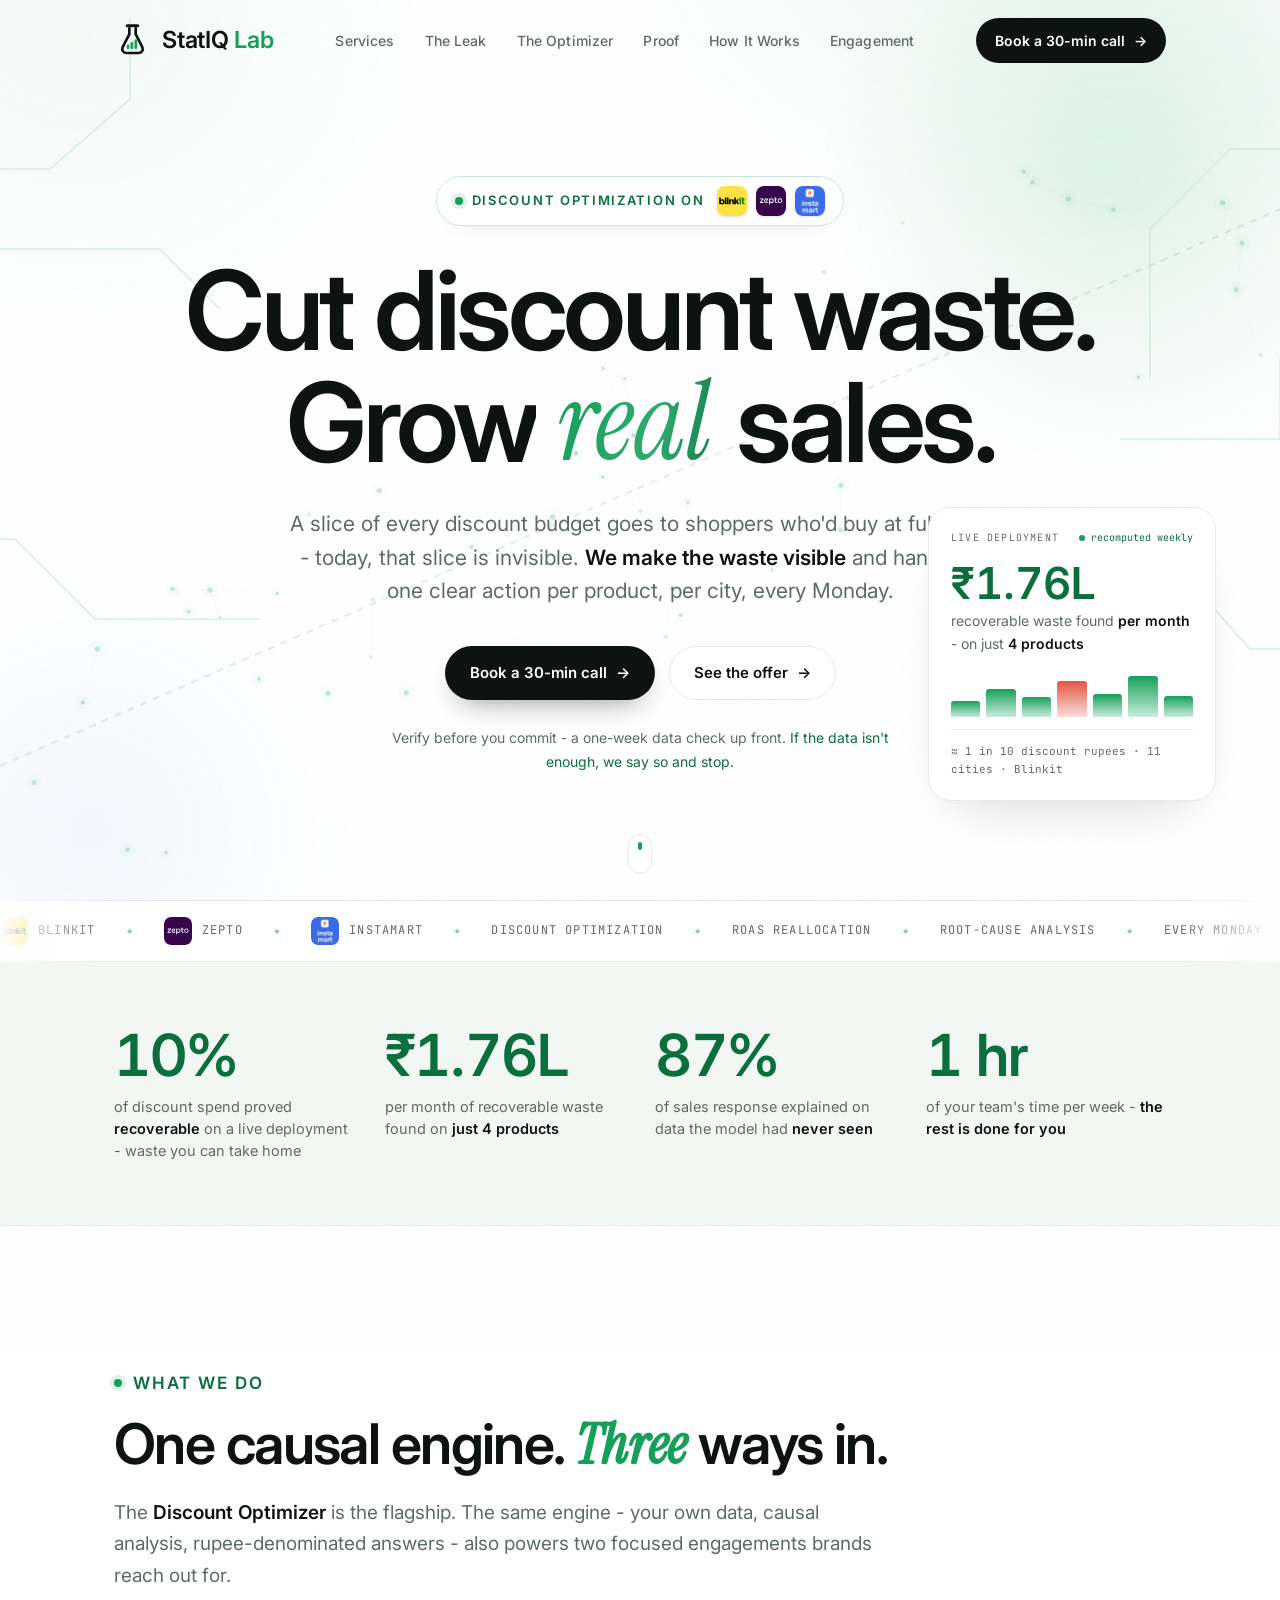
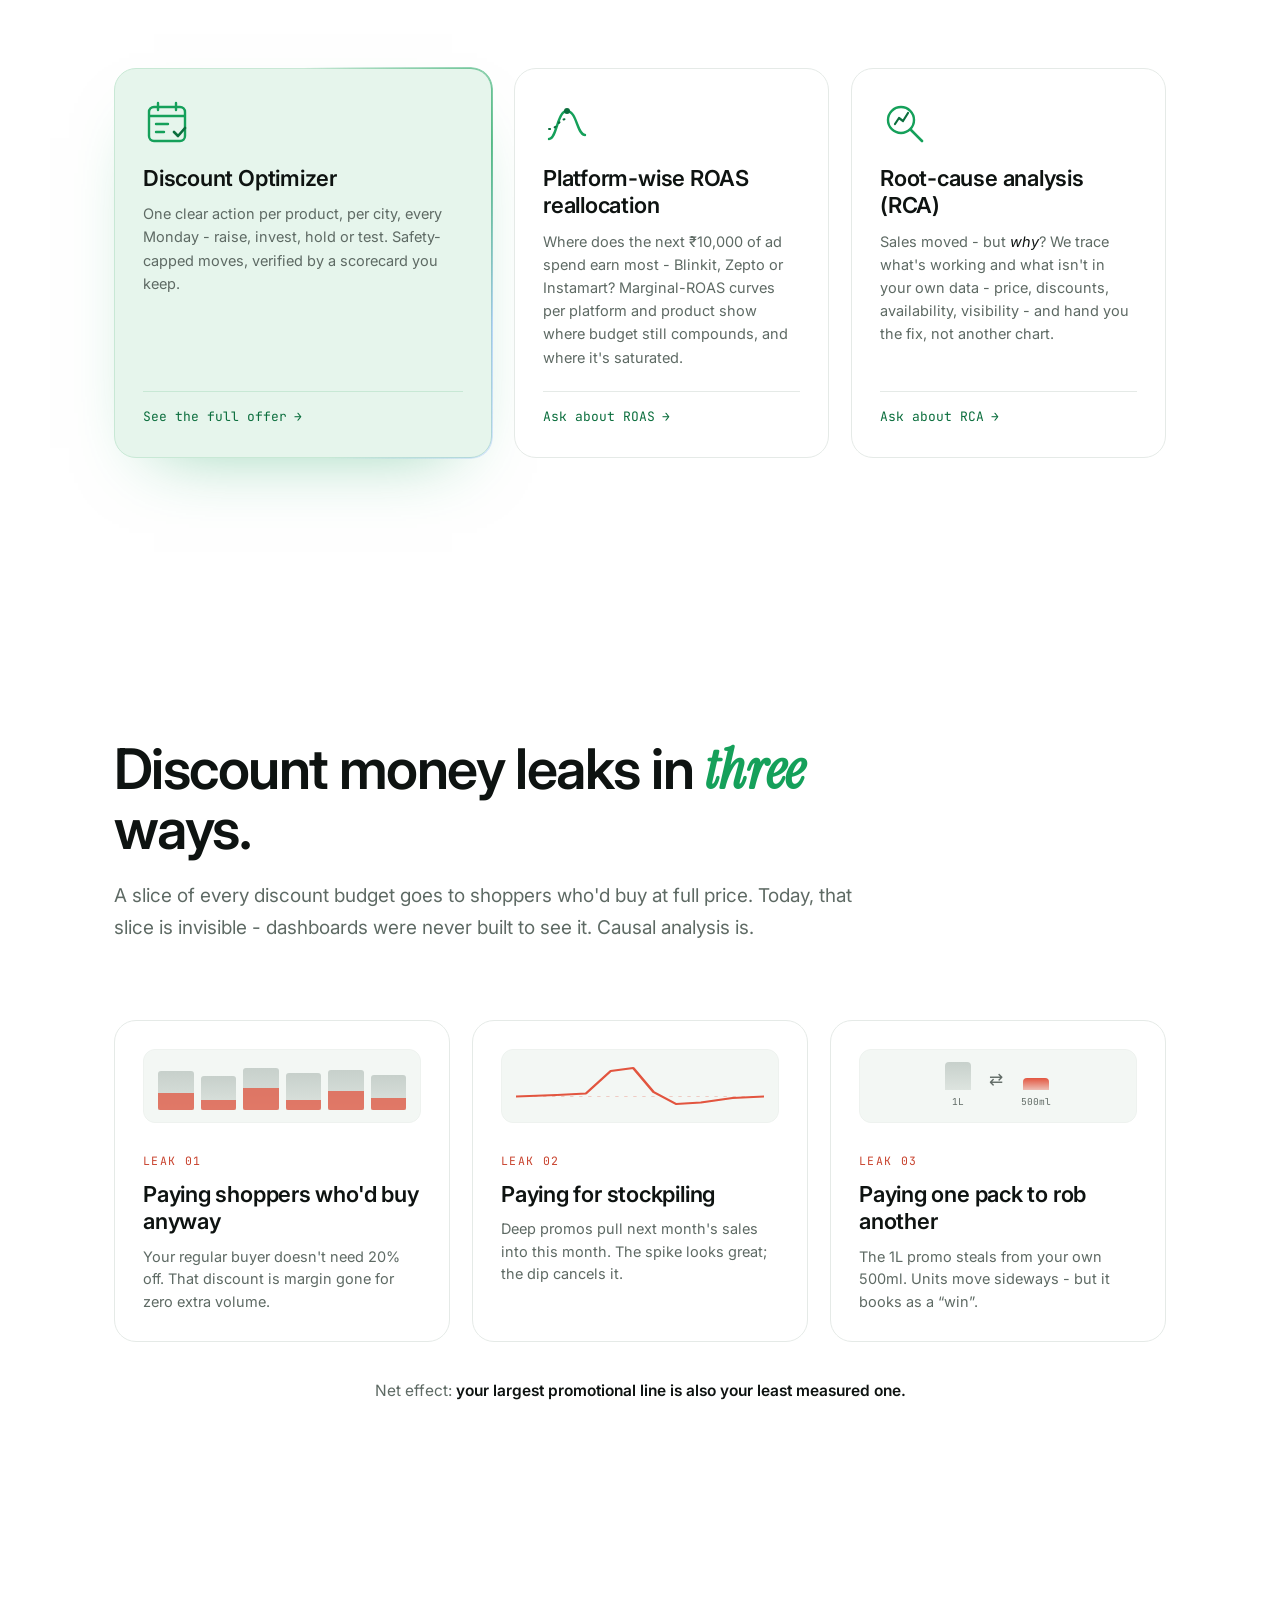
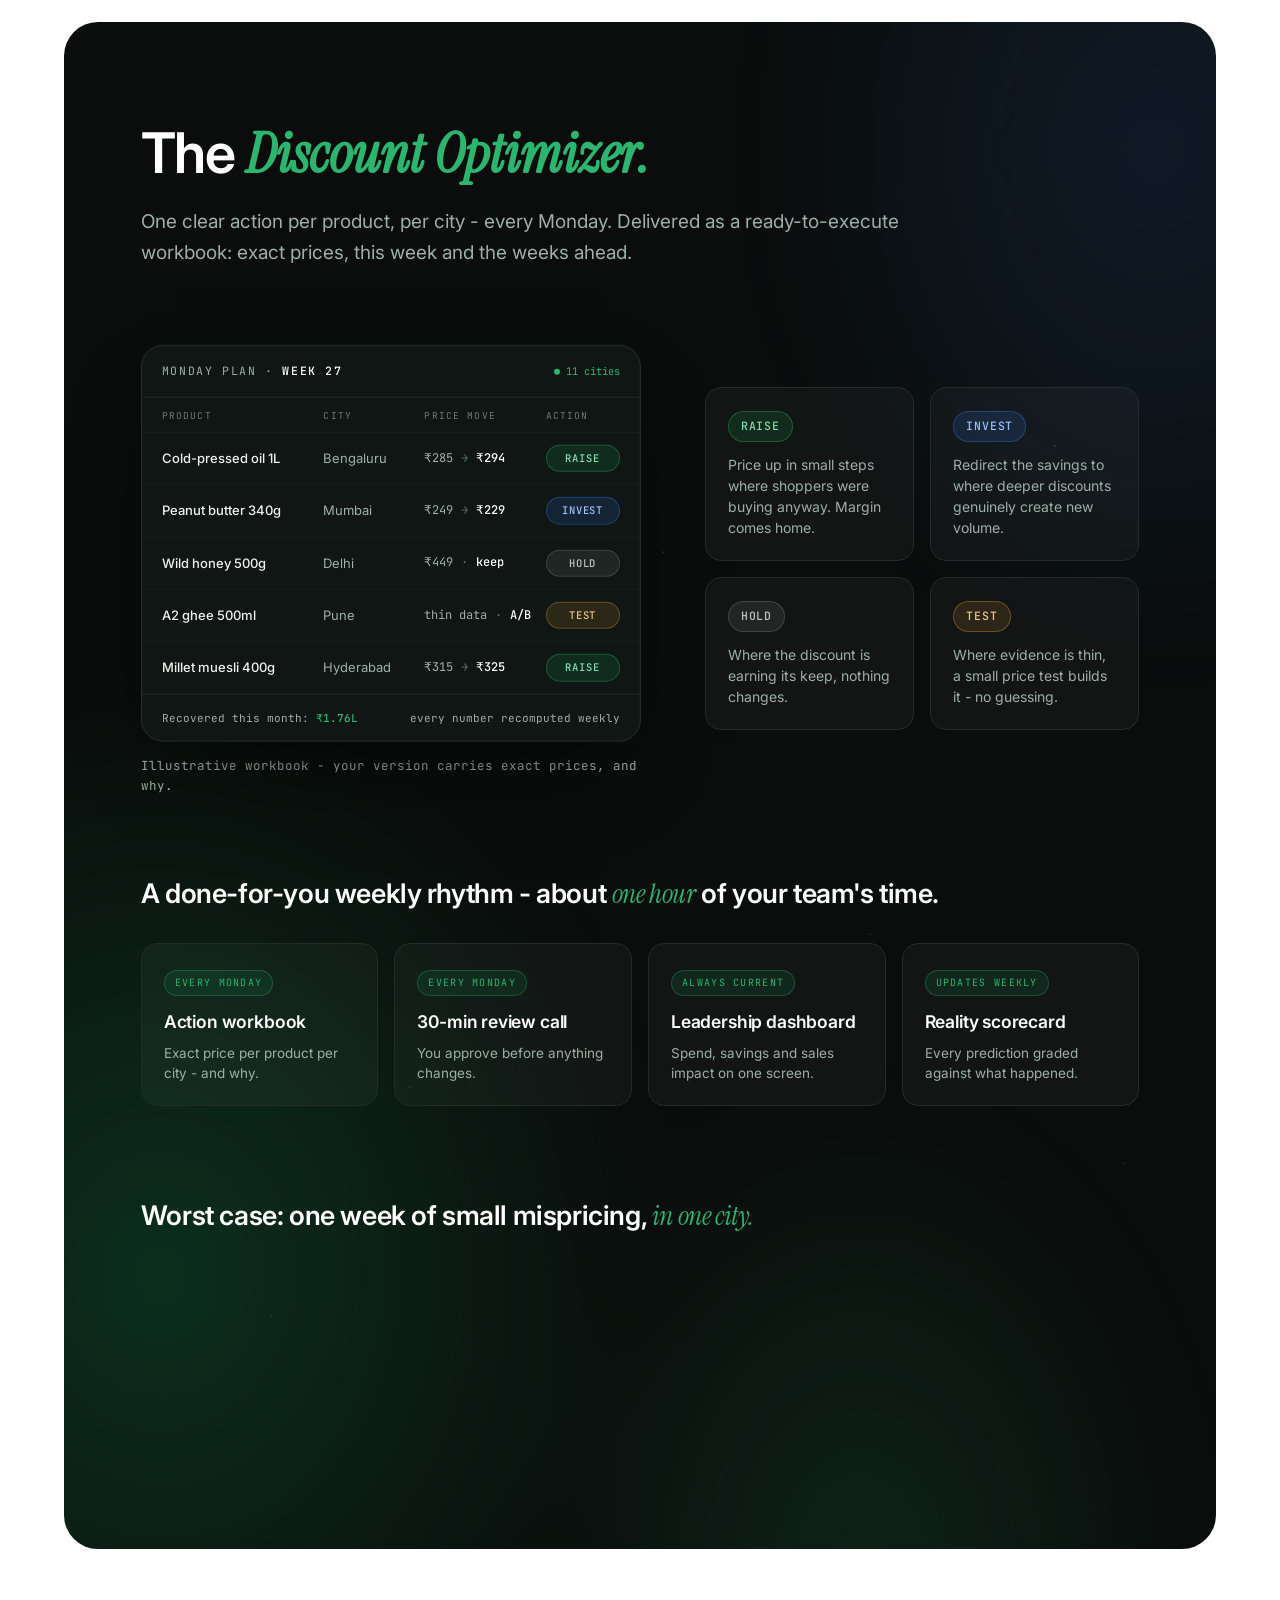
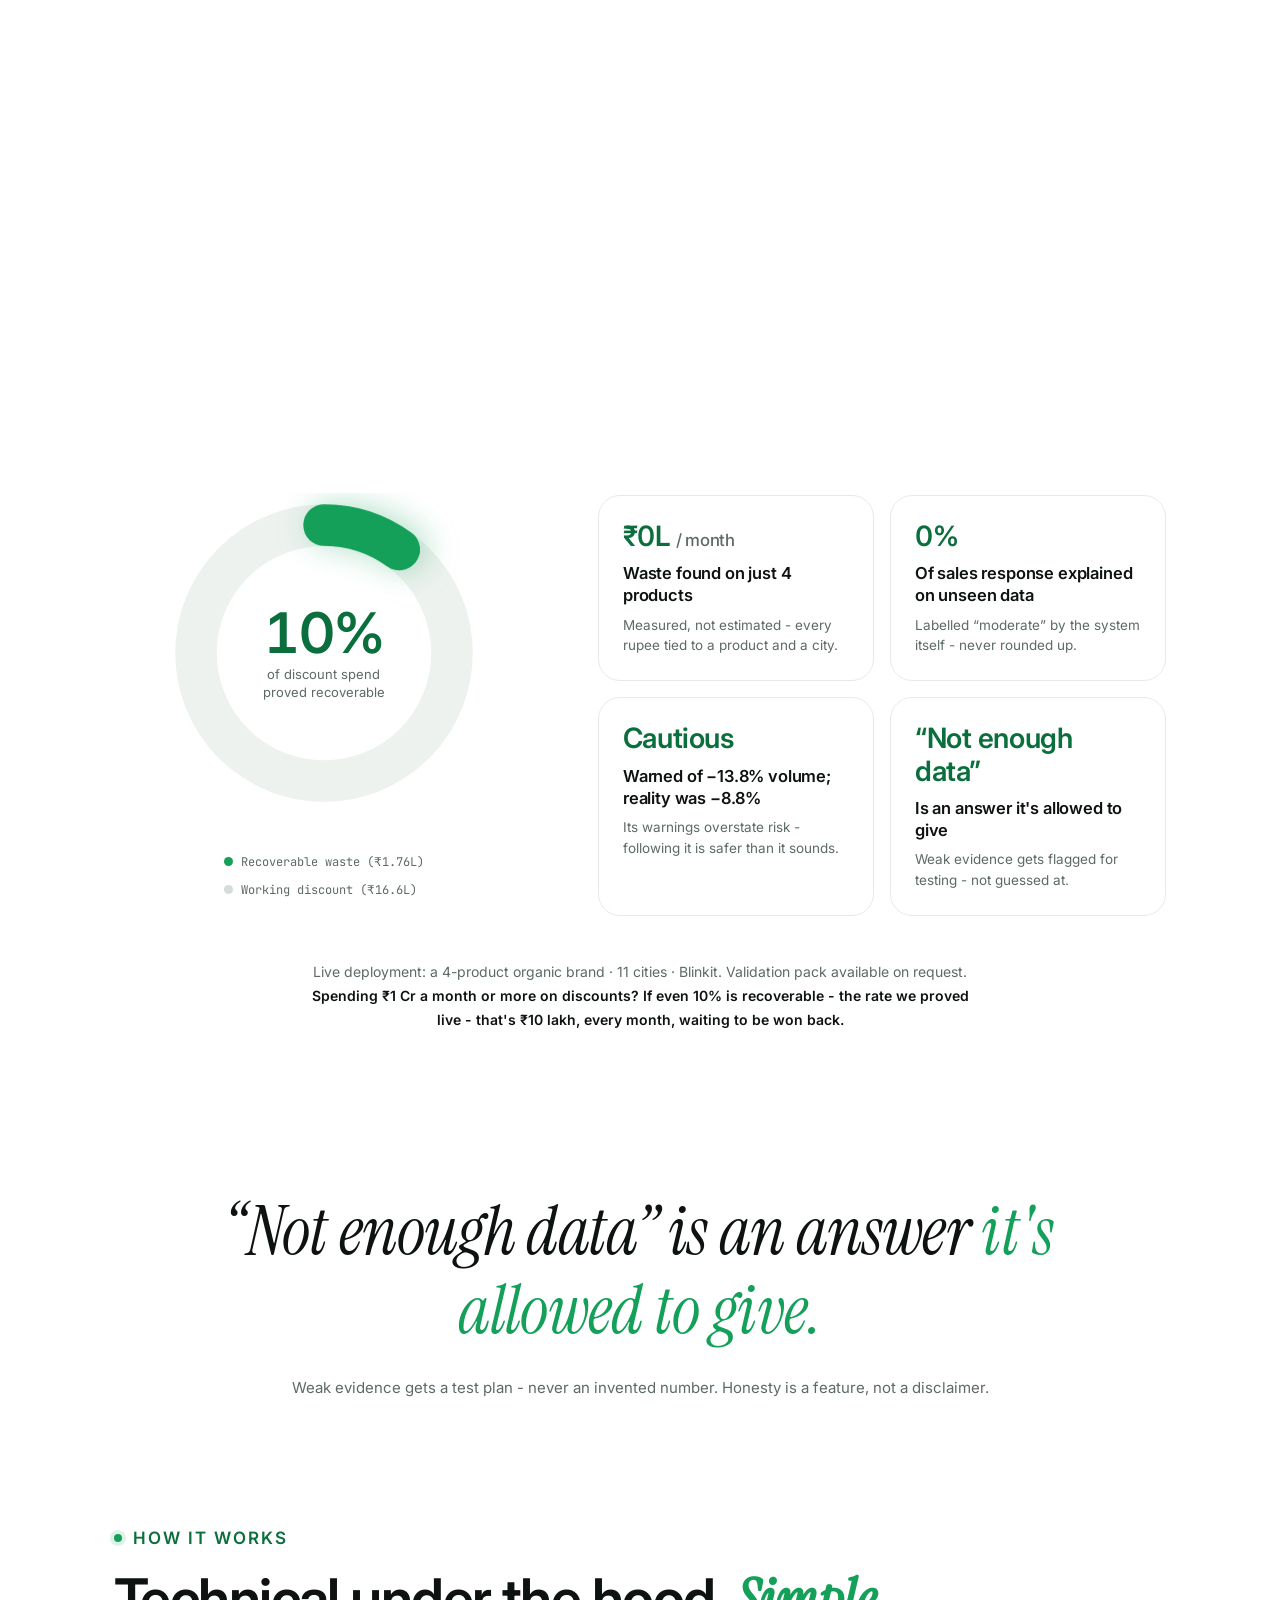
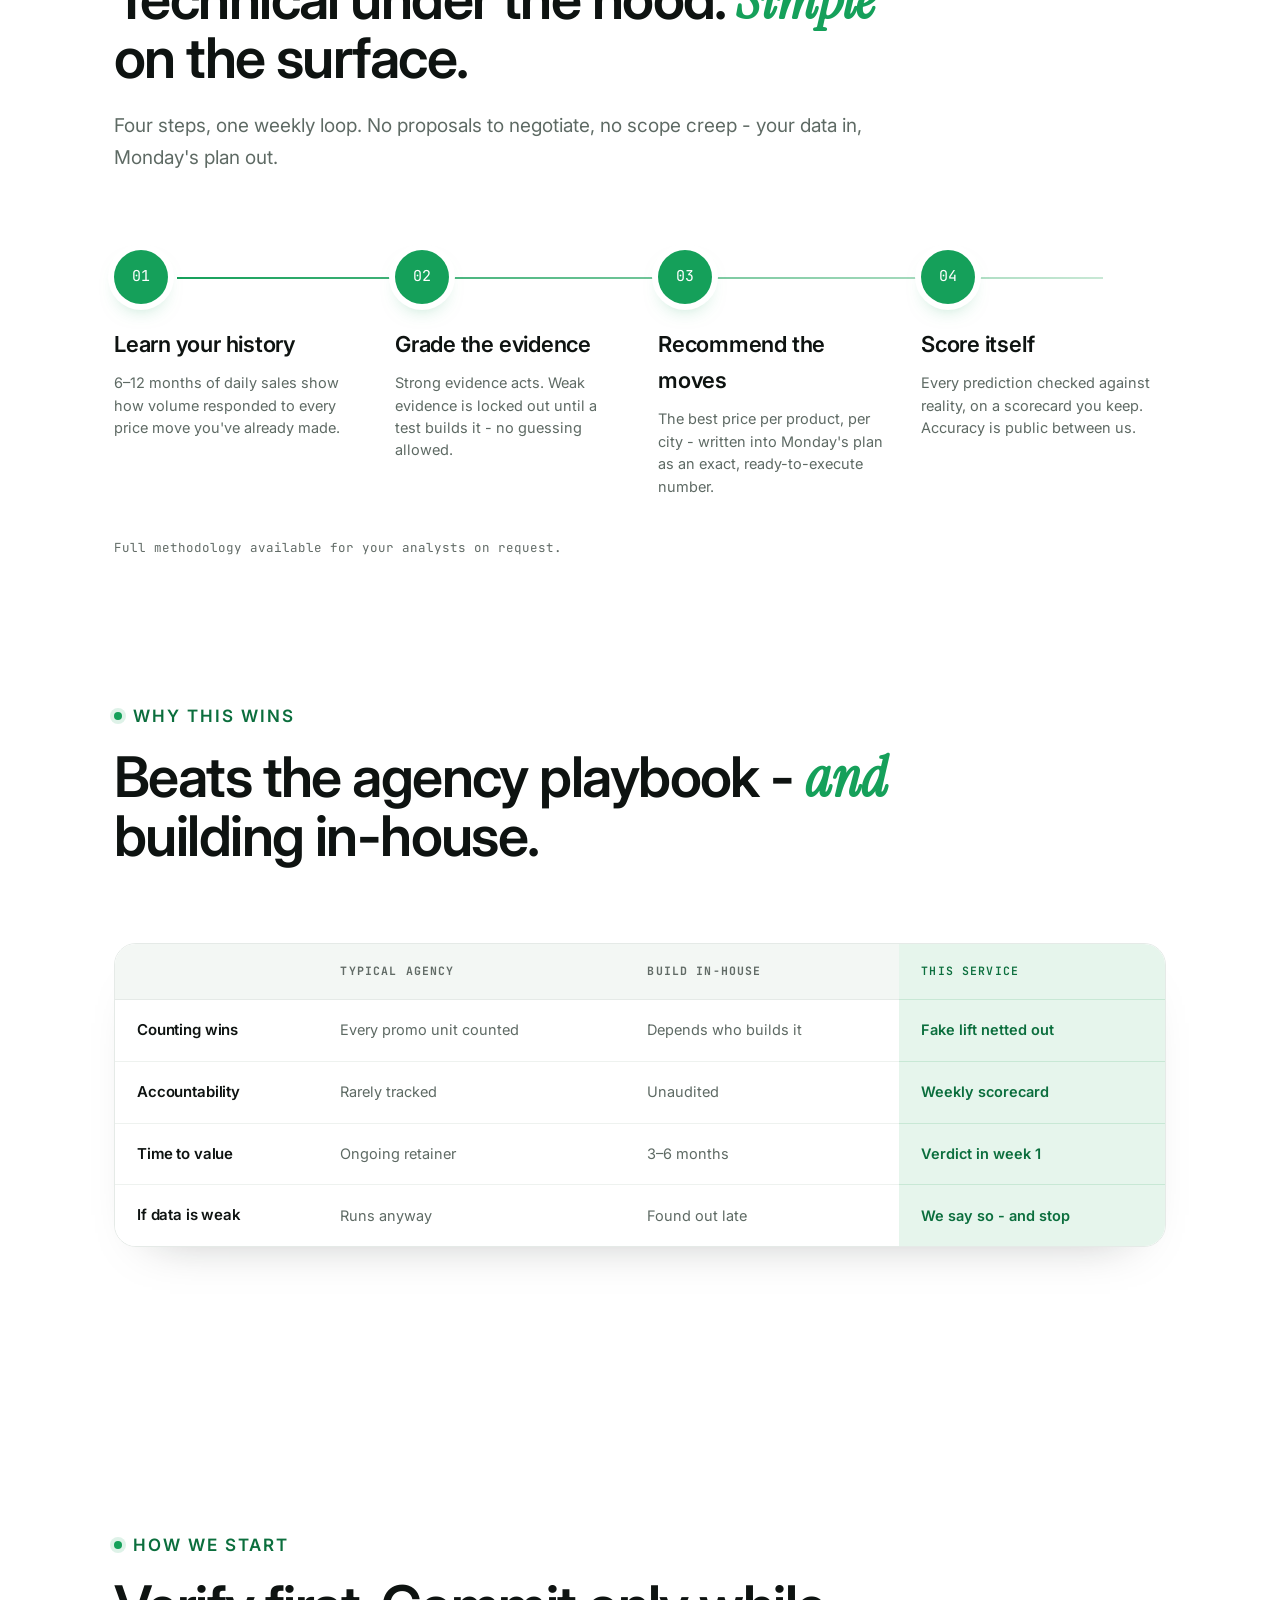
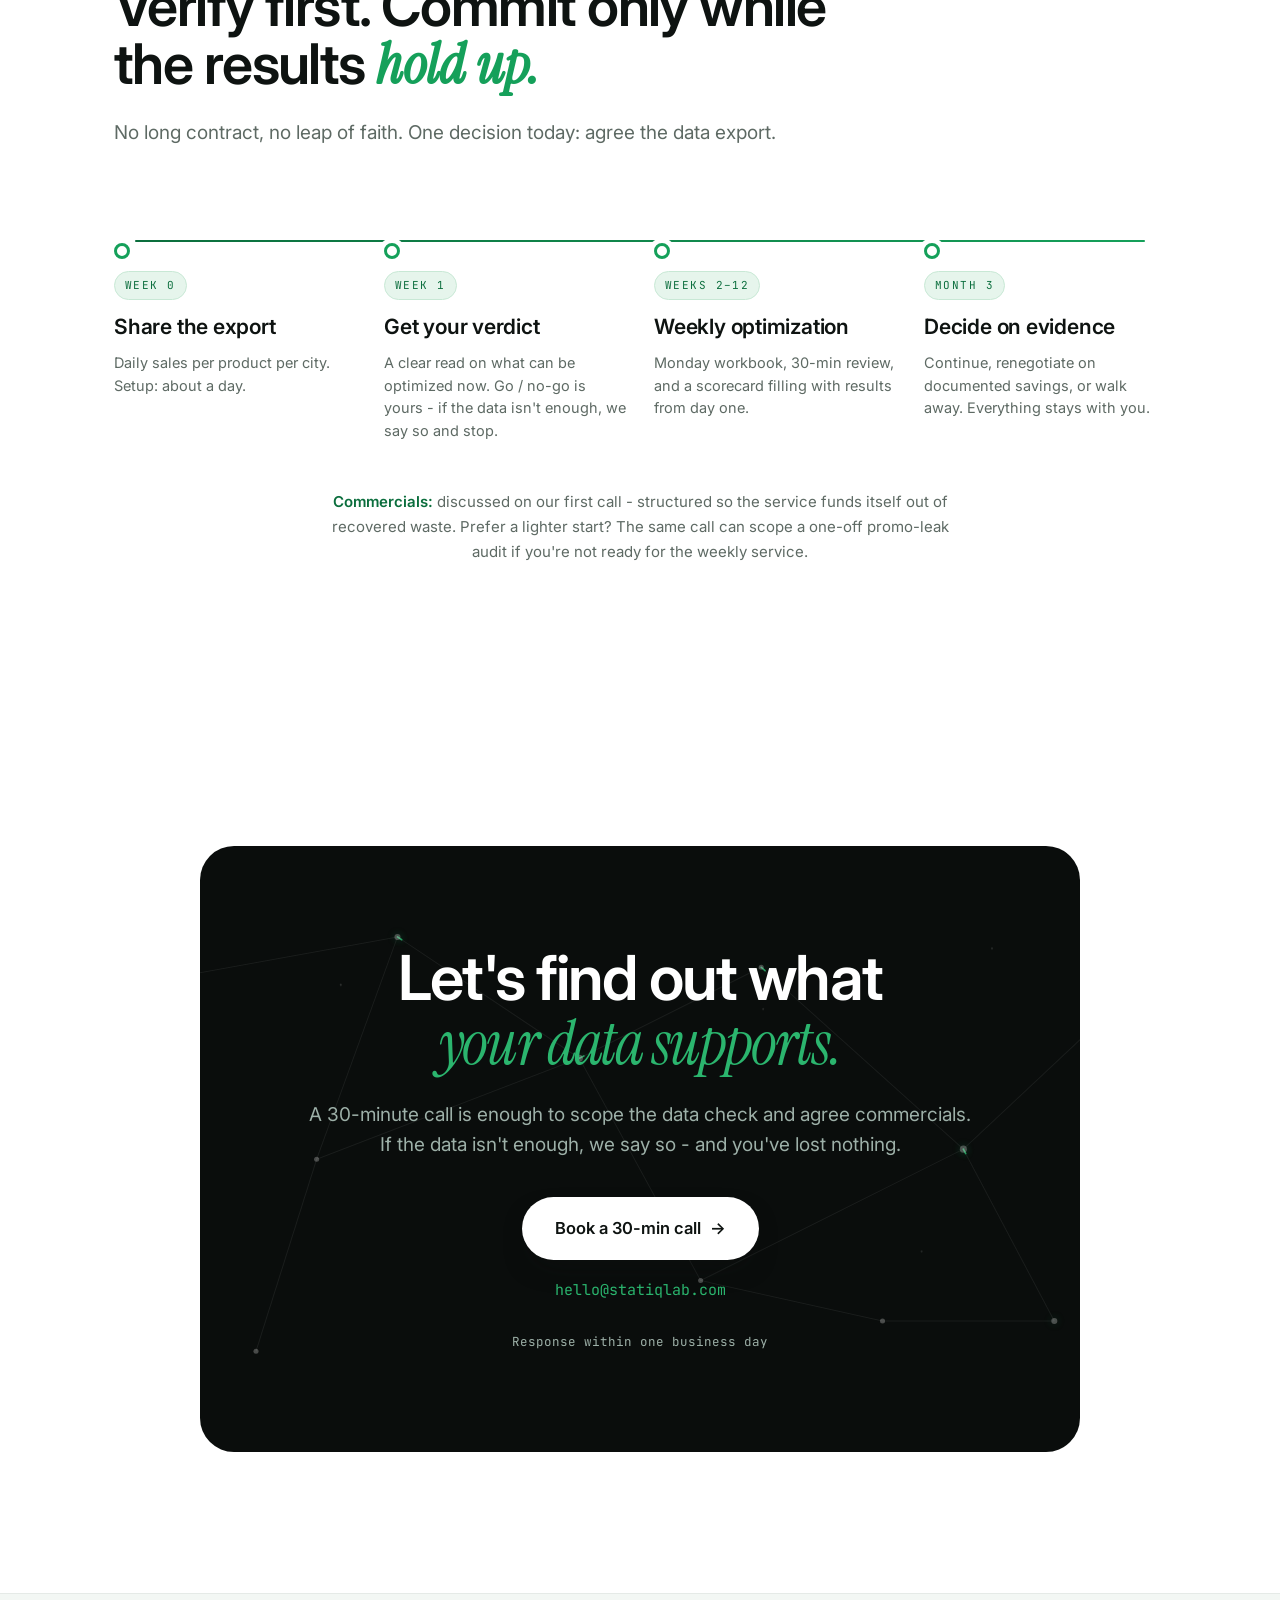
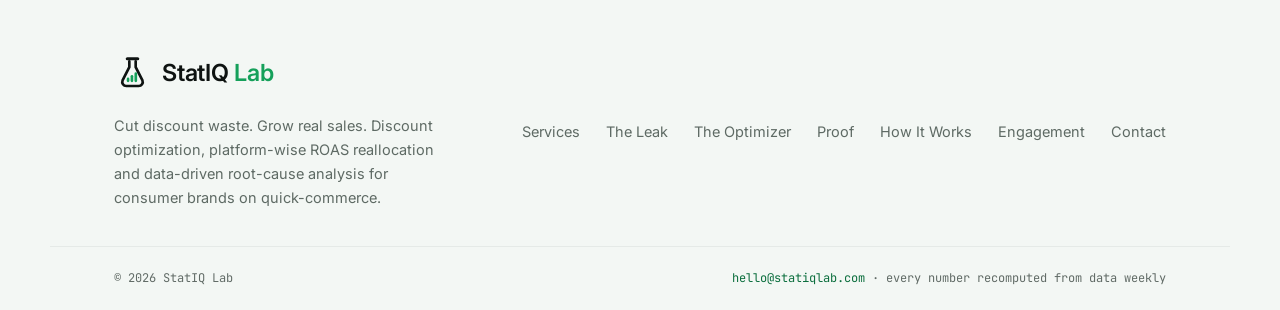
==== index.html @ 58ca0774 "Enlarge platform logos so they're clearly visible Hero badge tiles 21->30px (with a soft shadow to l" ====
<!DOCTYPE html>
<html lang="en">
<head>
  <meta charset="UTF-8" />
  <meta name="viewport" content="width=device-width, initial-scale=1.0" />
  <title>StatIQ Lab</title>
  <meta name="description" content="Data-driven discount optimization for consumer brands on Blinkit, Zepto and Instamart. One clear action per product, per city, every Monday - plus platform-wise ROAS reallocation and data-driven root-cause analysis of what's working and what isn't." />
  <link rel="canonical" href="https://mr-pragadeeshwaran.github.io/Website/" />
  <meta name="theme-color" content="#ffffff" />
  <meta property="og:type" content="website" />
  <meta property="og:title" content="StatIQ Lab - Cut discount waste. Grow real sales." />
  <meta property="og:description" content="Data-driven discount optimization for consumer brands on Blinkit, Zepto and Instamart. One clear action per product, per city, every Monday." />
  <meta property="og:url" content="https://mr-pragadeeshwaran.github.io/Website/" />
  <meta property="og:image" content="https://mr-pragadeeshwaran.github.io/Website/og.png" />
  <meta property="og:image:width" content="1200" />
  <meta property="og:image:height" content="630" />
  <meta name="twitter:card" content="summary_large_image" />

  <link rel="icon" href="data:image/svg+xml,%3Csvg xmlns='http://www.w3.org/2000/svg' viewBox='0 0 64 64'%3E%3Cpath d='M23 6.5h18' fill='none' stroke='%230e1311' stroke-width='6' stroke-linecap='round'/%3E%3Cpath d='M26.5 11v10L14.8 44A7 7 0 0 0 21.3 53.6h21.4a7 7 0 0 0 6.5-9.6L37.5 21V11' fill='none' stroke='%230e1311' stroke-width='5.5' stroke-linecap='round' stroke-linejoin='round'/%3E%3Crect x='22' y='38' width='5' height='9' rx='2.5' fill='%2315a05a'/%3E%3Crect x='28.9' y='33' width='5' height='14' rx='2.5' fill='%2315a05a'/%3E%3Crect x='35.8' y='28' width='5' height='19' rx='2.5' fill='%2315a05a'/%3E%3C/svg%3E" />

  <link rel="preconnect" href="https://fonts.googleapis.com" />
  <link rel="preconnect" href="https://fonts.gstatic.com" crossorigin />
  <link rel="preconnect" href="https://api.fontshare.com" crossorigin />
  <link href="https://api.fontshare.com/v2/css?f[]=general-sans@400,500,600,700&display=swap" rel="stylesheet" />
  <link href="https://fonts.googleapis.com/css2?family=Inter:wght@400;500;600;700&family=Instrument+Serif:ital@0;1&family=JetBrains+Mono:wght@400;500&display=swap" rel="stylesheet" />

  <link rel="stylesheet" href="styles.css" />
  <script>
    document.documentElement.className += " js";
    /* curtain decision before first paint: play once per session */
    try {
      if (!sessionStorage.getItem("ci-intro-seen")) {
        document.documentElement.className += " intro";
        sessionStorage.setItem("ci-intro-seen", "1");
      }
    } catch (e) {}
    /* if script.js never loads, force everything visible after 4s */
    setTimeout(function () {
      if (!window.__ciEngine) document.documentElement.className += " js-failed";
    }, 4000);
  </script>
</head>
<body>
  <!-- ===== Intro curtain ===== -->
  <div class="curtain" id="curtain" aria-hidden="true">
    <svg class="curtain__mark" viewBox="0 0 64 64" fill="none">
      <path d="M23 6.5h18" stroke="currentColor" stroke-width="5.5" stroke-linecap="round"/>
      <path d="M26.5 11v10L14.8 44A7 7 0 0 0 21.3 53.6h21.4a7 7 0 0 0 6.5-9.6L37.5 21V11" stroke="currentColor" stroke-width="4.6" stroke-linecap="round" stroke-linejoin="round"/>
      <rect x="22" y="39" width="4.6" height="8" rx="2.3" fill="var(--green, #15a05a)"/>
      <rect x="28.7" y="34.5" width="4.6" height="12.5" rx="2.3" fill="var(--green, #15a05a)"/>
      <rect x="35.4" y="30" width="4.6" height="17" rx="2.3" fill="var(--green, #15a05a)"/>
    </svg>
    <span class="curtain__word">StatIQ&nbsp;<i>Lab</i></span>
  </div>

  <!-- ===== Grain / noise overlay ===== -->
  <div class="grain" aria-hidden="true"></div>

  <!-- ===== Scroll progress bar ===== -->
  <div class="scroll-progress" aria-hidden="true"><span id="progressBar"></span></div>

  <!-- ===== Navigation ===== -->
  <header class="nav" id="nav">
    <div class="nav__inner">
      <a href="#top" class="brand" aria-label="StatIQ Lab home">
        <svg class="brand__mark" viewBox="0 0 64 64" fill="none" aria-hidden="true">
          <path d="M23 6.5h18" stroke="currentColor" stroke-width="5.5" stroke-linecap="round"/>
          <path d="M26.5 11v10L14.8 44A7 7 0 0 0 21.3 53.6h21.4a7 7 0 0 0 6.5-9.6L37.5 21V11" stroke="currentColor" stroke-width="4.6" stroke-linecap="round" stroke-linejoin="round"/>
          <rect x="22" y="39" width="4.6" height="8" rx="2.3" fill="var(--green, #15a05a)"/>
          <rect x="28.7" y="34.5" width="4.6" height="12.5" rx="2.3" fill="var(--green, #15a05a)"/>
          <rect x="35.4" y="30" width="4.6" height="17" rx="2.3" fill="var(--green, #15a05a)"/>
        </svg>
        <span class="brand__text">StatIQ<span class="brand__dim">&nbsp;Lab</span></span>
      </a>

      <nav class="nav__links" aria-label="Primary">
        <a href="#services">Services</a>
        <a href="#leak">The Leak</a>
        <a href="#optimizer">The Optimizer</a>
        <a href="#proof">Proof</a>
        <a href="#method">How It Works</a>
        <a href="#engagement">Engagement</a>
      </nav>

      <a href="https://calendly.com/mr-pragadeeshwaran/discovery-call" target="_blank" rel="noopener" class="btn btn--sm nav__cta" data-magnetic>Book a 30-min call <span class="btn__arrow" aria-hidden="true">→</span></a>

      <button class="nav__toggle" id="navToggle" aria-label="Toggle menu" aria-expanded="false">
        <span></span><span></span><span></span>
      </button>
    </div>
    <nav class="nav__mobile" id="navMobile" aria-label="Mobile">
      <a href="#services">Services</a>
      <a href="#leak">The Leak</a>
      <a href="#optimizer">The Optimizer</a>
      <a href="#proof">Proof</a>
      <a href="#method">How It Works</a>
      <a href="#engagement">Engagement</a>
      <a href="https://calendly.com/mr-pragadeeshwaran/discovery-call" target="_blank" rel="noopener" class="btn btn--sm btn--primary">Book a 30-min call <span class="btn__arrow" aria-hidden="true">→</span></a>
    </nav>
  </header>

  <!-- ===== Side progress dots ===== -->
  <nav class="dots" aria-label="Section shortcuts">
    <a href="#services" data-label="Services" aria-label="Services"></a>
    <a href="#leak" data-label="The Leak" aria-label="The Leak"></a>
    <a href="#optimizer" data-label="The Optimizer" aria-label="The Optimizer"></a>
    <a href="#proof" data-label="Proof" aria-label="Proof"></a>
    <a href="#method" data-label="How It Works" aria-label="How It Works"></a>
    <a href="#engagement" data-label="Engagement" aria-label="Engagement"></a>
    <a href="#contact" data-label="Contact" aria-label="Contact"></a>
  </nav>

  <main id="top">

    <!-- ===== HERO ===== -->
    <section class="hero">
      <canvas class="hero__canvas" id="heroCanvas" aria-hidden="true"></canvas>
      <div class="hero__glow" aria-hidden="true"></div>
      <div class="hero__glow hero__glow--left" aria-hidden="true"></div>
      <div class="hero__spot" id="heroSpot" aria-hidden="true"></div>
      <svg class="hero__lines" data-parallax="0.10" viewBox="0 0 1440 900" preserveAspectRatio="xMidYMid slice" aria-hidden="true">
        <g fill="none" stroke="currentColor" stroke-width="1.5">
          <polyline points="0,170 130,170 210,100 210,18" />
          <polyline points="0,540 95,540 175,620 340,620" />
          <polyline points="-10,330 70,330 70,250 240,250 300,310" />
          <polyline points="1440,150 1310,150 1230,230 1230,380" />
          <polyline points="1440,650 1330,650 1250,560 1070,560" />
          <polyline points="1450,360 1360,360 1360,440 1200,440" />
        </g>
      </svg>

      <div class="hero__inner">
        <p class="eyebrow reveal" data-reveal>
          <span class="eyebrow__dot"></span>
          Discount optimization on
          <img class="eyebrow__logo" src="assets/blinkit.svg" alt="Blinkit" width="30" height="30" />
          <img class="eyebrow__logo" src="assets/zepto.svg" alt="Zepto" width="30" height="30" />
          <img class="eyebrow__logo" src="assets/instamart.png" alt="Swiggy Instamart" width="30" height="30" />
        </p>

        <h1 class="hero__title" aria-label="Cut discount waste. Grow real sales.">
          <span class="hero__line">
            <span class="hw" style="--i:0"><i>Cut</i></span>
            <span class="hw" style="--i:1"><i>discount</i></span>
            <span class="hw" style="--i:2"><i>waste.</i></span>
          </span>
          <span class="hero__line">
            <span class="hw" style="--i:3"><i>Grow</i></span>
            <span class="hw" style="--i:4"><i class="serif">real</i></span>
            <span class="hw" style="--i:5"><i>sales.</i></span>
          </span>
        </h1>

        <p class="hero__sub reveal" data-reveal data-delay="3">
          A slice of every discount budget goes to shoppers who'd buy at full price -
          today, that slice is invisible. <strong>We make the waste visible</strong> and hand you
          one clear action per product, per city, every Monday.
        </p>

        <div class="hero__cta reveal" data-reveal data-delay="4">
          <a href="https://calendly.com/mr-pragadeeshwaran/discovery-call" target="_blank" rel="noopener" class="btn btn--primary" data-magnetic>Book a 30-min call <span class="btn__arrow" aria-hidden="true">→</span></a>
          <a href="#optimizer" class="btn btn--ghost">See the offer <span class="btn__arrow" aria-hidden="true">→</span></a>
        </div>

        <p class="hero__note reveal" data-reveal data-delay="5">
          Verify before you commit - a one-week data check up front.
          <span class="hero__note-strong">If the data isn't enough, we say so and stop.</span>
        </p>
      </div>

      <!-- floating sample-finding card -->
      <aside class="finding-card reveal spot tilt" data-reveal data-delay="5" aria-hidden="true">
        <div class="finding-card__head">
          <span class="finding-card__tag">LIVE DEPLOYMENT</span>
          <span class="finding-card__live"><span></span>recomputed weekly</span>
        </div>
        <p class="finding-card__big">
          <span class="num" data-count="1.76" data-decimals="2" data-prefix="₹" data-suffix="L">₹0L</span>
        </p>
        <p class="finding-card__desc">recoverable waste found <strong>per month</strong> - on just <strong>4 products</strong></p>
        <div class="finding-card__bars" aria-hidden="true">
          <span style="--h:34%"></span><span style="--h:60%"></span><span style="--h:42%"></span>
          <span style="--h:78%"></span><span style="--h:50%"></span><span style="--h:88%"></span>
          <span style="--h:46%"></span>
        </div>
        <p class="finding-card__foot">≈ 1 in 10 discount rupees · 11 cities · Blinkit</p>
      </aside>

      <a href="#stats" class="hero__scroll" aria-label="Scroll down">
        <span></span>
      </a>
    </section>

    <!-- ===== MARQUEE ===== -->
    <div class="marquee" aria-hidden="true">
      <div class="marquee__track">
        <div class="marquee__group">
          <span class="marquee__brand"><img src="assets/blinkit.svg" alt="" width="28" height="28" />Blinkit</span><i>✦</i>
          <span class="marquee__brand"><img src="assets/zepto.svg" alt="" width="28" height="28" />Zepto</span><i>✦</i>
          <span class="marquee__brand"><img src="assets/instamart.png" alt="" width="28" height="28" />Instamart</span><i>✦</i>
          <span>Discount optimization</span><i>✦</i><span>ROAS reallocation</span><i>✦</i>
          <span>Root-cause analysis</span><i>✦</i><span>Every Monday</span><i>✦</i>
          <span>Safety-capped moves</span><i>✦</i><span>Scorecard-verified</span><i>✦</i>
          <span>Verdict in week 1</span><i>✦</i>
        </div>
        <div class="marquee__group">
          <span class="marquee__brand"><img src="assets/blinkit.svg" alt="" width="28" height="28" />Blinkit</span><i>✦</i>
          <span class="marquee__brand"><img src="assets/zepto.svg" alt="" width="28" height="28" />Zepto</span><i>✦</i>
          <span class="marquee__brand"><img src="assets/instamart.png" alt="" width="28" height="28" />Instamart</span><i>✦</i>
          <span>Discount optimization</span><i>✦</i><span>ROAS reallocation</span><i>✦</i>
          <span>Root-cause analysis</span><i>✦</i><span>Every Monday</span><i>✦</i>
          <span>Safety-capped moves</span><i>✦</i><span>Scorecard-verified</span><i>✦</i>
          <span>Verdict in week 1</span><i>✦</i>
        </div>
      </div>
    </div>

    <!-- ===== STATS STRIP ===== -->
    <section class="stats" id="stats">
      <div class="stats__grid">
        <div class="stat reveal" data-reveal>
          <span class="stat__num"><span class="num" data-count="10" data-suffix="%">0%</span></span>
          <p class="stat__label">of discount spend proved <strong>recoverable</strong> on a live deployment - waste you can take home</p>
        </div>
        <div class="stat reveal" data-reveal data-delay="1">
          <span class="stat__num"><span class="num" data-count="1.76" data-decimals="2" data-prefix="₹" data-suffix="L">₹0L</span></span>
          <p class="stat__label">per month of recoverable waste found on <strong>just 4 products</strong></p>
        </div>
        <div class="stat reveal" data-reveal data-delay="2">
          <span class="stat__num"><span class="num" data-count="87" data-suffix="%">0%</span></span>
          <p class="stat__label">of sales response explained on data the model had <strong>never seen</strong></p>
        </div>
        <div class="stat reveal" data-reveal data-delay="3">
          <span class="stat__num"><span class="num" data-count="1" data-suffix="&nbsp;hr">0&nbsp;hr</span></span>
          <p class="stat__label">of your team's time per week - <strong>the rest is done for you</strong></p>
        </div>
      </div>
    </section>

    <!-- ===== SERVICES / WHAT WE DO ===== -->
    <section class="section services" id="services">
      <div class="section__head">
        <p class="eyebrow reveal" data-reveal><span class="eyebrow__dot"></span>What we do</p>
        <h2 class="section__title reveal" data-reveal data-delay="1">
          One causal engine. <em>Three</em> ways in.
        </h2>
        <p class="section__lead reveal" data-reveal data-delay="2">
          The <strong>Discount Optimizer</strong> is the flagship. The same engine - your own data,
          causal analysis, rupee-denominated answers - also powers two focused engagements
          brands reach out for.
        </p>
      </div>

      <div class="svc-grid" data-stagger>
        <article class="svc svc--flag spot reveal" data-reveal>
          <div class="svc__icon" aria-hidden="true">
            <svg viewBox="0 0 48 48" fill="none">
              <rect x="6" y="8" width="36" height="34" rx="5" stroke="currentColor" stroke-width="2.4"/>
              <path d="M6 17h36" stroke="currentColor" stroke-width="2.4"/>
              <path d="M13 25h12M13 33h8" stroke="currentColor" stroke-width="2.4" stroke-linecap="round"/>
              <path d="M31 33l4 4 7-8" stroke="var(--green-deep, #0b6e3d)" stroke-width="2.6" stroke-linecap="round" stroke-linejoin="round"/>
              <path d="M15 4v7M33 4v7" stroke="currentColor" stroke-width="2.4" stroke-linecap="round"/>
            </svg>
          </div>
          <h3>Discount Optimizer</h3>
          <p>One clear action per product, per city, every Monday - raise, invest, hold or test.
             Safety-capped moves, verified by a scorecard you keep.</p>
          <a class="svc__link" href="#optimizer">See the full offer <span aria-hidden="true">→</span></a>
        </article>

        <article class="svc spot reveal" data-reveal data-delay="1">
          <div class="svc__icon" aria-hidden="true">
            <svg viewBox="0 0 48 48" fill="none">
              <path d="M6 40C14 40 14 12 24 12s10 24 18 24" stroke="currentColor" stroke-width="2.4" stroke-linecap="round"/>
              <path d="M6 30c10 0 8-10 18-10" stroke="var(--green-deep, #0b6e3d)" stroke-width="2" stroke-linecap="round" stroke-dasharray="1 5"/>
              <circle cx="24" cy="12" r="3" fill="var(--green-deep, #0b6e3d)"/>
            </svg>
          </div>
          <h3>Platform-wise ROAS reallocation</h3>
          <p>Where does the next ₹10,000 of ad spend earn most - Blinkit, Zepto or Instamart?
             Marginal-ROAS curves per platform and product show where budget still compounds,
             and where it's saturated.</p>
          <a class="svc__link" href="mailto:hello@statiqlab.com?subject=ROAS%20reallocation%20enquiry">Ask about ROAS <span aria-hidden="true">→</span></a>
        </article>

        <article class="svc spot reveal" data-reveal data-delay="2">
          <div class="svc__icon" aria-hidden="true">
            <svg viewBox="0 0 48 48" fill="none">
              <circle cx="21" cy="21" r="13" stroke="currentColor" stroke-width="2.4"/>
              <path d="M31 31l11 11" stroke="currentColor" stroke-width="2.6" stroke-linecap="round"/>
              <path d="M15 25l4-6 4 3 5-8" stroke="var(--green-deep, #0b6e3d)" stroke-width="2.2" stroke-linecap="round" stroke-linejoin="round"/>
            </svg>
          </div>
          <h3>Root-cause analysis (RCA)</h3>
          <p>Sales moved - but <em>why</em>? We trace what's working and what isn't in your own
             data - price, discounts, availability, visibility - and hand you the fix,
             not another chart.</p>
          <a class="svc__link" href="mailto:hello@statiqlab.com?subject=Root-cause%20analysis%20enquiry">Ask about RCA <span aria-hidden="true">→</span></a>
        </article>
      </div>
    </section>

    <!-- ===== THE LEAK ===== -->
    <section class="section leak" id="leak">
      <div class="section__head">
        <h2 class="section__title reveal" data-reveal>
          Discount money leaks in <em>three</em> ways.
        </h2>
        <p class="section__lead reveal" data-reveal data-delay="1">
          A slice of every discount budget goes to shoppers who'd buy at full price.
          Today, that slice is invisible - dashboards were never built to see it.
          Causal analysis is.
        </p>
      </div>

      <div class="leaks" data-stagger>
        <article class="leak-card spot reveal" data-reveal>
          <div class="leak-card__viz leak-card__viz--subsidy" aria-hidden="true">
            <span style="--h:82%"></span><span style="--h:70%"></span><span style="--h:88%"></span>
            <span style="--h:76%"></span><span style="--h:84%"></span><span style="--h:72%"></span>
          </div>
          <span class="leak-card__n">Leak 01</span>
          <h3>Paying shoppers who'd buy anyway</h3>
          <p>Your regular buyer doesn't need 20% off. That discount is margin gone for zero extra volume.</p>
        </article>

        <article class="leak-card spot reveal" data-reveal data-delay="1">
          <div class="leak-card__viz" aria-hidden="true">
            <svg viewBox="0 0 220 64" fill="none" preserveAspectRatio="none">
              <path class="leak-spike" d="M0 46 L36 44 L62 42 L84 12 L104 8 L122 40 L142 56 L164 54 L192 48 L220 46"
                    stroke="currentColor" stroke-width="2.5" stroke-linecap="round" stroke-linejoin="round"/>
              <line x1="0" y1="46" x2="220" y2="46" stroke="currentColor" stroke-width="1" stroke-dasharray="3 5" opacity=".35"/>
            </svg>
          </div>
          <span class="leak-card__n">Leak 02</span>
          <h3>Paying for stockpiling</h3>
          <p>Deep promos pull next month's sales into this month. The spike looks great; the dip cancels it.</p>
        </article>

        <article class="leak-card spot reveal" data-reveal data-delay="2">
          <div class="leak-card__viz leak-card__viz--swap" aria-hidden="true">
            <div class="swap-bar swap-bar--up"><b></b><label>1L</label></div>
            <span class="swap-arrow">⇄</span>
            <div class="swap-bar swap-bar--down"><b></b><label>500ml</label></div>
          </div>
          <span class="leak-card__n">Leak 03</span>
          <h3>Paying one pack to rob another</h3>
          <p>The 1L promo steals from your own 500ml. Units move sideways - but it books as a “win”.</p>
        </article>
      </div>

      <p class="leak__net reveal" data-reveal>
        Net effect: <strong>your largest promotional line is also your least measured one.</strong>
      </p>
    </section>

    <!-- ===== THE OPTIMIZER (primary offer, dark panel) ===== -->
    <section class="section section--dark optimizer" id="optimizer" data-parallax-var="0.06">
      <div class="aurora" aria-hidden="true"></div>
      <div class="optimizer__head">
        <h2 class="section__title reveal" data-reveal>
          The <em>Discount Optimizer.</em>
        </h2>
        <p class="section__lead reveal" data-reveal data-delay="1">
          One clear action per product, per city - every Monday. Delivered as a
          ready-to-execute workbook: exact prices, this week and the weeks ahead.
        </p>
      </div>

      <div class="optimizer__grid">
        <!-- animated Monday workbook (parallax on outer wrapper so it never fights the reveal transition) -->
        <div data-parallax="-0.04">
        <div class="workbook-wrap reveal" data-reveal>
          <div class="workbook tilt" id="workbook">
            <div class="workbook__head">
              <span class="workbook__title">MONDAY PLAN · <b id="wbWeek">WEEK 27</b></span>
              <span class="workbook__live"><span></span>11 cities</span>
            </div>
            <div class="workbook__cols" aria-hidden="true">
              <span>Product</span><span>City</span><span>Price move</span><span>Action</span>
            </div>
            <div class="workbook__rows" id="wbRows">
              <div class="wb-row" data-action="raise">
                <span class="wb-row__prod">Cold-pressed oil 1L</span>
                <span class="wb-row__city">Bengaluru</span>
                <span class="wb-row__price">₹285 <i>→</i> <b>₹294</b></span>
                <span class="chip chip--raise">Raise</span>
              </div>
              <div class="wb-row" data-action="invest">
                <span class="wb-row__prod">Peanut butter 340g</span>
                <span class="wb-row__city">Mumbai</span>
                <span class="wb-row__price">₹249 <i>→</i> <b>₹229</b></span>
                <span class="chip chip--invest">Invest</span>
              </div>
              <div class="wb-row" data-action="hold">
                <span class="wb-row__prod">Wild honey 500g</span>
                <span class="wb-row__city">Delhi</span>
                <span class="wb-row__price">₹449 <i>·</i> <b>keep</b></span>
                <span class="chip chip--hold">Hold</span>
              </div>
              <div class="wb-row" data-action="test">
                <span class="wb-row__prod">A2 ghee 500ml</span>
                <span class="wb-row__city">Pune</span>
                <span class="wb-row__price">thin data <i>·</i> <b>A/B</b></span>
                <span class="chip chip--test">Test</span>
              </div>
              <div class="wb-row" data-action="raise">
                <span class="wb-row__prod">Millet muesli 400g</span>
                <span class="wb-row__city">Hyderabad</span>
                <span class="wb-row__price">₹315 <i>→</i> <b>₹325</b></span>
                <span class="chip chip--raise">Raise</span>
              </div>
            </div>
            <div class="workbook__foot">
              <span>Recovered this month: <b>₹1.76L</b></span>
              <span>every number recomputed weekly</span>
            </div>
          </div>
          <p class="workbook__caption">Illustrative workbook - your version carries exact prices, and why.</p>
        </div>
        </div>

        <!-- the four actions -->
        <div class="actions4" data-stagger>
          <article class="action4 spot reveal" data-reveal>
            <span class="action4__chip chip chip--raise">Raise</span>
            <p>Price up in small steps where shoppers were buying anyway. Margin comes home.</p>
          </article>
          <article class="action4 spot reveal" data-reveal data-delay="1">
            <span class="action4__chip chip chip--invest">Invest</span>
            <p>Redirect the savings to where deeper discounts genuinely create new volume.</p>
          </article>
          <article class="action4 spot reveal" data-reveal data-delay="2">
            <span class="action4__chip chip chip--hold">Hold</span>
            <p>Where the discount is earning its keep, nothing changes.</p>
          </article>
          <article class="action4 spot reveal" data-reveal data-delay="3">
            <span class="action4__chip chip chip--test">Test</span>
            <p>Where evidence is thin, a small price test builds it - no guessing.</p>
          </article>
        </div>
      </div>

      <!-- weekly rhythm -->
      <div class="rhythm">
        <h3 class="optimizer__subhead reveal" data-reveal>A done-for-you weekly rhythm - about <em>one hour</em> of your team's time.</h3>
        <div class="rhythm__grid" data-stagger>
          <div class="rhythm__item reveal" data-reveal>
            <span class="rhythm__when">Every Monday</span>
            <h4>Action workbook</h4>
            <p>Exact price per product per city - and why.</p>
          </div>
          <div class="rhythm__item reveal" data-reveal data-delay="1">
            <span class="rhythm__when">Every Monday</span>
            <h4>30-min review call</h4>
            <p>You approve before anything changes.</p>
          </div>
          <div class="rhythm__item reveal" data-reveal data-delay="2">
            <span class="rhythm__when">Always current</span>
            <h4>Leadership dashboard</h4>
            <p>Spend, savings and sales impact on one screen.</p>
          </div>
          <div class="rhythm__item reveal" data-reveal data-delay="3">
            <span class="rhythm__when">Updates weekly</span>
            <h4>Reality scorecard</h4>
            <p>Every prediction graded against what happened.</p>
          </div>
        </div>
      </div>

      <!-- safety rails -->
      <div class="rails">
        <h3 class="optimizer__subhead reveal" data-reveal>Worst case: one week of small mispricing, <em>in one city.</em></h3>
        <div class="rails__grid" data-stagger>
          <div class="rail reveal" data-reveal>
            <b>Small steps only</b>
            <p>About 3 percentage points a week - never a shock.</p>
          </div>
          <div class="rail reveal" data-reveal data-delay="1">
            <b>Only proven prices</b>
            <p>Every target is a price this product has already sold at, in this city.</p>
          </div>
          <div class="rail reveal" data-reveal data-delay="2">
            <b>It refuses to guess</b>
            <p>Thin data gets a test plan, not an invented number.</p>
          </div>
          <div class="rail reveal" data-reveal data-delay="3">
            <b>You stay in charge</b>
            <p>Nothing changes without your approval at the Monday review.</p>
          </div>
        </div>
        <p class="optimizer__micro reveal" data-reveal>
          From you: a daily sales export (6+ months) and your brand names. Setup takes about a day.
        </p>
      </div>
    </section>

    <!-- ===== PROOF ===== -->
    <section class="section proof" id="proof">
      <div class="section__head">
        <p class="eyebrow reveal" data-reveal><span class="eyebrow__dot"></span>Proof, not promises</p>
        <h2 class="section__title reveal" data-reveal data-delay="1">
          Tested on data it has <em>never seen.</em> Error rate published.
        </h2>
        <p class="section__lead reveal" data-reveal data-delay="2">
          Every claim below comes from a live deployment - measured, not estimated,
          and recomputed from data every week.
        </p>
      </div>

      <div class="proof__grid">
        <div class="donut-wrap reveal" data-reveal>
          <div class="donut" id="donut" data-parallax="0.05" role="img" aria-label="Roughly 10 percent of monthly discount spend proved recoverable">
            <svg viewBox="0 0 200 200" aria-hidden="true">
              <circle class="donut__track" cx="100" cy="100" r="80"/>
              <circle class="donut__val" cx="100" cy="100" r="80"/>
            </svg>
            <div class="donut__center">
              <span class="donut__big"><span class="num" data-count="10" data-suffix="%">0%</span></span>
              <span class="donut__label">of discount spend<br/>proved recoverable</span>
            </div>
          </div>
          <div class="donut__legend" aria-hidden="true">
            <span><i class="dot dot--green"></i>Recoverable waste (₹1.76L)</span>
            <span><i class="dot dot--soft"></i>Working discount (₹16.6L)</span>
          </div>
        </div>

        <div class="proof__cards" data-stagger>
          <article class="proof-card spot reveal" data-reveal>
            <span class="proof-card__big"><span class="num" data-count="1.76" data-decimals="2" data-prefix="₹" data-suffix="L">₹0L</span> <em>/ month</em></span>
            <h3>Waste found on just 4 products</h3>
            <p>Measured, not estimated - every rupee tied to a product and a city.</p>
          </article>
          <article class="proof-card spot reveal" data-reveal data-delay="1">
            <span class="proof-card__big"><span class="num" data-count="87" data-suffix="%">0%</span></span>
            <h3>Of sales response explained on unseen data</h3>
            <p>Labelled “moderate” by the system itself - never rounded up.</p>
          </article>
          <article class="proof-card spot reveal" data-reveal data-delay="2">
            <span class="proof-card__big">Cautious</span>
            <h3>Warned of −13.8% volume; reality was −8.8%</h3>
            <p>Its warnings overstate risk - following it is safer than it sounds.</p>
          </article>
          <article class="proof-card spot reveal" data-reveal data-delay="3">
            <span class="proof-card__big">“Not enough data”</span>
            <h3>Is an answer it's allowed to give</h3>
            <p>Weak evidence gets flagged for testing - not guessed at.</p>
          </article>
        </div>
      </div>

      <p class="proof__foot reveal" data-reveal>
        Live deployment: a 4-product organic brand · 11 cities · Blinkit. Validation pack available on request.
        <strong>Spending ₹1&nbsp;Cr a month or more on discounts? If even 10% is recoverable - the rate we proved live - that's ₹10&nbsp;lakh, every month, waiting to be won back.</strong>
      </p>
    </section>

    <!-- ===== PULL QUOTE ===== -->
    <section class="quote reveal" data-reveal aria-label="Our honesty principle">
      <blockquote class="quote__block" data-parallax="-0.03">
        <p class="quote__text">
          <span class="qw" style="--i:0">“Not</span>
          <span class="qw" style="--i:1">enough</span>
          <span class="qw" style="--i:2">data”</span>
          <span class="qw" style="--i:3">is</span>
          <span class="qw" style="--i:4">an</span>
          <span class="qw" style="--i:5">answer</span>
          <span class="qw qw--accent" style="--i:6">it's</span>
          <span class="qw qw--accent" style="--i:7">allowed</span>
          <span class="qw qw--accent" style="--i:8">to</span>
          <span class="qw qw--accent" style="--i:9">give.</span>
        </p>
        <p class="quote__cite">Weak evidence gets a test plan - never an invented number. Honesty is a feature, not a disclaimer.</p>
      </blockquote>
    </section>

    <!-- ===== METHOD / HOW IT WORKS ===== -->
    <section class="section method" id="method">
      <div class="section__head">
        <p class="eyebrow reveal" data-reveal><span class="eyebrow__dot"></span>How it works</p>
        <h2 class="section__title reveal" data-reveal data-delay="1">
          Technical under the hood. <em>Simple</em> on the surface.
        </h2>
        <p class="section__lead reveal" data-reveal data-delay="2">
          Four steps, one weekly loop. No proposals to negotiate, no scope creep -
          your data in, Monday's plan out.
        </p>
      </div>

      <ol class="steps reveal" data-reveal>
        <li class="step reveal" data-reveal>
          <span class="step__num">01</span>
          <div class="step__body">
            <h3>Learn your history</h3>
            <p>6–12 months of daily sales show how volume responded to every price move you've already made.</p>
          </div>
        </li>
        <li class="step reveal" data-reveal data-delay="1">
          <span class="step__num">02</span>
          <div class="step__body">
            <h3>Grade the evidence</h3>
            <p>Strong evidence acts. Weak evidence is locked out until a test builds it - no guessing allowed.</p>
          </div>
        </li>
        <li class="step reveal" data-reveal data-delay="2">
          <span class="step__num">03</span>
          <div class="step__body">
            <h3>Recommend the moves</h3>
            <p>The best price per product, per city - written into Monday's plan as an exact, ready-to-execute number.</p>
          </div>
        </li>
        <li class="step reveal" data-reveal data-delay="3">
          <span class="step__num">04</span>
          <div class="step__body">
            <h3>Score itself</h3>
            <p>Every prediction checked against reality, on a scorecard you keep. Accuracy is public between us.</p>
          </div>
        </li>
      </ol>
      <p class="method__micro reveal" data-reveal>Full methodology available for your analysts on request.</p>
    </section>

    <!-- ===== COMPARISON ===== -->
    <section class="section compare" id="compare">
      <div class="section__head">
        <p class="eyebrow reveal" data-reveal><span class="eyebrow__dot"></span>Why this wins</p>
        <h2 class="section__title reveal" data-reveal data-delay="1">
          Beats the agency playbook - <em>and</em> building in-house.
        </h2>
      </div>

      <div class="table-scroll reveal" data-reveal data-delay="2">
        <table class="cmp">
          <thead>
            <tr>
              <th scope="col"></th>
              <th scope="col">Typical agency</th>
              <th scope="col">Build in-house</th>
              <th scope="col" class="cmp__us">This service</th>
            </tr>
          </thead>
          <tbody>
            <tr>
              <th scope="row">Counting wins</th>
              <td>Every promo unit counted</td>
              <td>Depends who builds it</td>
              <td class="cmp__us">Fake lift netted out</td>
            </tr>
            <tr>
              <th scope="row">Accountability</th>
              <td>Rarely tracked</td>
              <td>Unaudited</td>
              <td class="cmp__us">Weekly scorecard</td>
            </tr>
            <tr>
              <th scope="row">Time to value</th>
              <td>Ongoing retainer</td>
              <td>3–6 months</td>
              <td class="cmp__us">Verdict in week 1</td>
            </tr>
            <tr>
              <th scope="row">If data is weak</th>
              <td>Runs anyway</td>
              <td>Found out late</td>
              <td class="cmp__us">We say so - and stop</td>
            </tr>
          </tbody>
        </table>
      </div>
    </section>

    <!-- ===== ENGAGEMENT ===== -->
    <section class="section engagement" id="engagement">
      <div class="section__head">
        <p class="eyebrow reveal" data-reveal><span class="eyebrow__dot"></span>How we start</p>
        <h2 class="section__title reveal" data-reveal data-delay="1">
          Verify first. Commit only while the results <em>hold up.</em>
        </h2>
        <p class="section__lead reveal" data-reveal data-delay="2">
          No long contract, no leap of faith. One decision today: agree the data export.
        </p>
      </div>

      <ol class="timeline reveal" data-reveal id="timeline">
        <li class="tl">
          <span class="tl__dot"></span>
          <span class="tl__tag">Week 0</span>
          <h3>Share the export</h3>
          <p>Daily sales per product per city. Setup: about a day.</p>
        </li>
        <li class="tl">
          <span class="tl__dot"></span>
          <span class="tl__tag">Week 1</span>
          <h3>Get your verdict</h3>
          <p>A clear read on what can be optimized now. Go / no-go is yours - if the data isn't enough, we say so and stop.</p>
        </li>
        <li class="tl">
          <span class="tl__dot"></span>
          <span class="tl__tag">Weeks 2–12</span>
          <h3>Weekly optimization</h3>
          <p>Monday workbook, 30-min review, and a scorecard filling with results from day one.</p>
        </li>
        <li class="tl">
          <span class="tl__dot"></span>
          <span class="tl__tag">Month 3</span>
          <h3>Decide on evidence</h3>
          <p>Continue, renegotiate on documented savings, or walk away. Everything stays with you.</p>
        </li>
      </ol>

      <p class="engagement__note reveal" data-reveal>
        <strong>Commercials:</strong> discussed on our first call - structured so the service funds
        itself out of recovered waste. Prefer a lighter start? The same call can scope a one-off
        promo-leak audit if you're not ready for the weekly service.
      </p>
    </section>

    <!-- ===== CONTACT / CTA ===== -->
    <section class="section contact" id="contact">
      <div class="contact__inner reveal" data-reveal data-parallax-var="0.06">
        <div class="aurora" aria-hidden="true"></div>
        <svg class="panel-fx" viewBox="0 0 1200 600" preserveAspectRatio="xMidYMid slice" aria-hidden="true">
          <g class="fx-links">
            <line x1="140" y1="130" x2="360" y2="90"/><line x1="360" y1="90" x2="540" y2="210"/>
            <line x1="280" y1="310" x2="540" y2="210"/><line x1="540" y1="210" x2="720" y2="120"/>
            <line x1="720" y1="120" x2="920" y2="300"/><line x1="660" y1="430" x2="920" y2="300"/>
            <line x1="920" y1="300" x2="1080" y2="150"/><line x1="920" y1="300" x2="1010" y2="470"/>
            <line x1="280" y1="310" x2="220" y2="500"/><line x1="360" y1="90" x2="280" y2="310"/>
            <line x1="660" y1="430" x2="840" y2="470"/><line x1="840" y1="470" x2="1010" y2="470"/>
            <line x1="540" y1="210" x2="660" y2="430"/>
          </g>
          <g class="fx-flows">
            <line class="flow f1" x1="360" y1="90" x2="540" y2="210"/>
            <line class="flow f2" x1="540" y1="210" x2="720" y2="120"/>
            <line class="flow f3" x1="720" y1="120" x2="920" y2="300"/>
            <line class="flow f4" x1="920" y1="300" x2="1010" y2="470"/>
          </g>
          <g class="fx-nodes">
            <circle cx="140" cy="130" r="2.5"/><circle class="pulse p1" cx="360" cy="90" r="3"/>
            <circle cx="280" cy="310" r="2.5"/><circle class="pulse p2" cx="540" cy="210" r="3.5"/>
            <circle cx="720" cy="120" r="2.5"/><circle cx="660" cy="430" r="2.5"/>
            <circle class="pulse p3" cx="920" cy="300" r="3.5"/><circle cx="1080" cy="150" r="2.5"/>
            <circle class="pulse p4" cx="1010" cy="470" r="3"/><circle cx="220" cy="500" r="2.5"/>
            <circle cx="840" cy="470" r="2.5"/>
          </g>
        </svg>
        <h2 class="contact__title">
          Let's find out what<br /><em>your data supports.</em>
        </h2>
        <p class="contact__sub">
          A 30-minute call is enough to scope the data check and agree commercials.
          If the data isn't enough, we say so - and you've lost nothing.
        </p>
        <div class="contact__cta">
          <a href="https://calendly.com/mr-pragadeeshwaran/discovery-call" target="_blank" rel="noopener" class="btn btn--primary btn--lg" data-magnetic>
            Book a 30-min call <span class="btn__arrow" aria-hidden="true">→</span>
          </a>
          <a href="mailto:hello@statiqlab.com" class="contact__email">hello@statiqlab.com</a>
        </div>
        <p class="contact__micro">Response within one business day</p>
      </div>
    </section>
  </main>

  <!-- ===== FOOTER ===== -->
  <footer class="footer">
    <div class="footer__inner">
      <div class="footer__brand">
        <span class="brand">
          <svg class="brand__mark" viewBox="0 0 64 64" fill="none" aria-hidden="true">
            <path d="M23 6.5h18" stroke="currentColor" stroke-width="5.5" stroke-linecap="round"/>
            <path d="M26.5 11v10L14.8 44A7 7 0 0 0 21.3 53.6h21.4a7 7 0 0 0 6.5-9.6L37.5 21V11" stroke="currentColor" stroke-width="4.6" stroke-linecap="round" stroke-linejoin="round"/>
            <rect x="22" y="39" width="4.6" height="8" rx="2.3" fill="var(--green, #15a05a)"/>
            <rect x="28.7" y="34.5" width="4.6" height="12.5" rx="2.3" fill="var(--green, #15a05a)"/>
            <rect x="35.4" y="30" width="4.6" height="17" rx="2.3" fill="var(--green, #15a05a)"/>
          </svg>
          <span class="brand__text">StatIQ<span class="brand__dim">&nbsp;Lab</span></span>
        </span>
        <p>Cut discount waste. Grow real sales. Discount optimization, platform-wise ROAS reallocation and data-driven root-cause analysis for consumer brands on quick-commerce.</p>
      </div>
      <nav class="footer__nav" aria-label="Footer">
        <a href="#services">Services</a>
        <a href="#leak">The Leak</a>
        <a href="#optimizer">The Optimizer</a>
        <a href="#proof">Proof</a>
        <a href="#method">How It Works</a>
        <a href="#engagement">Engagement</a>
        <a href="#contact">Contact</a>
      </nav>
    </div>
    <div class="footer__base">
      <span>© <span id="year">2026</span> StatIQ Lab</span>
      <span><a href="mailto:hello@statiqlab.com" class="footer__mail">hello@statiqlab.com</a> · every number recomputed from data weekly</span>
    </div>
  </footer>

  <script src="script.js"></script>
</body>
</html>
---- styles.css ----
/* =========================================================
   StatIQ Lab — Discount Optimizer single-page site
   Aesthetic: light, clean, geometric · white base · near-black
   text · green accent · dark panels used for the flagship offer
   ========================================================= */

:root {
  /* light palette */
  --bg:          #ffffff;
  --bg-soft:     #f3f7f4;
  --surface:     #ffffff;
  --line:        #e5eae7;
  --line-soft:   #eef2ef;

  --ink:         #0e1311;
  --text:        #2b332f;
  --muted:       #5e6a64;
  --faint:       #616b66;

  --green:       #15a05a;
  --green-deep:  #0b6e3d;
  --green-soft:  #2bb56e;
  --green-tint:  #e6f5ec;
  --green-line:  #c8e8d5;

  --blue:        #3b82f6;
  --blue-soft:   #7fb1fb;
  --amber:       #e8a13c;
  --amber-text:  #b97b1f;

  --bad:         #e2553f;
  --bad-text:    #c8412c;

  /* dark panels */
  --dark:        #0a0d0c;
  --dark-line:   #232c28;
  --dark-card:   rgba(255,255,255,.035);
  --dark-text:   #eef3f0;
  --dark-muted:  #9db0a8;

  --maxw: 1180px;
  --pad: clamp(20px, 5vw, 64px);
  --radius: 16px;
  --radius-lg: 22px;
  --radius-panel: 34px;

  --ff-display: "General Sans", "Inter", system-ui, -apple-system, Segoe UI, sans-serif;
  --ff-serif: "Instrument Serif", Georgia, serif;
  --ff-body: "Inter", "General Sans", system-ui, -apple-system, Segoe UI, Roboto, sans-serif;
  --ff-mono: "JetBrains Mono", ui-monospace, SFMono-Regular, Menlo, monospace;

  --ease: cubic-bezier(0.22, 1, 0.36, 1);
  --ease-spring: cubic-bezier(0.34, 1.56, 0.64, 1);
}

/* ---------- reset ---------- */
*, *::before, *::after { box-sizing: border-box; margin: 0; padding: 0; }
html { scroll-behavior: smooth; -webkit-text-size-adjust: 100%; }
@media (prefers-reduced-motion: reduce) { html { scroll-behavior: auto; } }

body {
  font-family: var(--ff-body);
  background: var(--bg);
  color: var(--text);
  line-height: 1.65;
  font-size: 17px;
  overflow-x: hidden;
  -webkit-font-smoothing: antialiased;
  text-rendering: optimizeLegibility;
}

img, svg, canvas { display: block; max-width: 100%; }
a { color: inherit; text-decoration: none; }
em { font-style: italic; }
strong { font-weight: 600; color: var(--ink); }

::selection { background: rgba(21,160,90,.22); }
:focus-visible { outline: 2px solid var(--green); outline-offset: 3px; border-radius: 4px; }

/* ---------- ambient background ---------- */
body::before {
  content: "";
  position: fixed; inset: 0;
  background:
    radial-gradient(820px 560px at 82% -8%, rgba(21,160,90,.07), transparent 60%),
    radial-gradient(760px 640px at 6% 4%, rgba(21,160,90,.05), transparent 55%);
  pointer-events: none;
  z-index: 0;
}

/* subtle paper grain */
.grain {
  position: fixed; inset: -50%;
  z-index: 1; pointer-events: none; opacity: .014;
  background-image: url("data:image/svg+xml,%3Csvg xmlns='http://www.w3.org/2000/svg' width='160' height='160'%3E%3Cfilter id='n'%3E%3CfeTurbulence type='fractalNoise' baseFrequency='.85' numOctaves='3'/%3E%3C/filter%3E%3Crect width='100%25' height='100%25' filter='url(%23n)'/%3E%3C/svg%3E");
  animation: grain 7s steps(6) infinite;
}
@keyframes grain {
  0%,100% { transform: translate(0,0); }
  20% { transform: translate(-4%, 3%); }
  40% { transform: translate(3%, -4%); }
  60% { transform: translate(-3%, -2%); }
  80% { transform: translate(2%, 4%); }
}

/* ---------- scroll progress ---------- */
.scroll-progress {
  position: fixed; top: 0; left: 0; right: 0; height: 2px; z-index: 200; background: transparent;
}
.scroll-progress span {
  display: block; height: 100%; width: 0%;
  background: linear-gradient(90deg, var(--green), var(--green-deep));
}

/* ---------- intro curtain (html.intro set pre-paint, once per session) ---------- */
.curtain {
  position: fixed; inset: 0; z-index: 300; pointer-events: none;
  background: var(--bg); display: none; place-items: center;
  animation: curtainUp .65s var(--ease) .5s forwards;
}
.intro .curtain { display: grid; }
.curtain { grid-auto-flow: row; align-content: center; justify-items: center; row-gap: 16px; }
.curtain__mark { width: 58px; height: 58px; color: var(--ink); animation: markIn .45s var(--ease) both; }
.curtain__word {
  font-family: var(--ff-display); font-weight: 600; font-size: 19px;
  letter-spacing: -.01em; color: var(--ink);
  animation: markIn .45s var(--ease) .12s both;
}
.curtain__word i { font-style: normal; color: var(--green); }
@keyframes markIn { from { opacity: 0; transform: scale(.7) translateY(8px); } }
@keyframes curtainUp { to { transform: translateY(-101%); visibility: hidden; } }

/* on curtained visits, hold the hero words until the curtain starts lifting */
.js.intro .hw i { animation-delay: calc(.7s + var(--i, 0) * .075s); }
.js.intro .hw i.serif { animation-delay: calc(.7s + var(--i, 0) * .075s), 2.4s; }

/* if script.js never arrives, nothing may stay hidden */
.js-failed .reveal, .js-failed .qw, .js-failed .wb-row {
  opacity: 1 !important; transform: none !important; filter: none !important;
}
.js-failed .curtain { display: none !important; }
.js-failed .steps::before { transform: scaleX(1); }

/* ---------- scroll parallax (JS sets --py per element) ---------- */
.js [data-parallax] { transform: translate3d(0, calc(var(--py, 0) * 1px), 0); }
.js .optimizer[data-parallax-var]::before,
.js .contact__inner[data-parallax-var]::before { transform: translate3d(0, calc(var(--py, 0) * 1px), 0); }

/* =========================================================
   NAV
   ========================================================= */
.nav {
  position: fixed; top: 0; left: 0; right: 0; z-index: 100;
  transition: background .4s var(--ease), border-color .4s var(--ease), backdrop-filter .4s, box-shadow .4s;
  border-bottom: 1px solid transparent;
}
.nav.is-scrolled {
  background: rgba(255,255,255,.82);
  backdrop-filter: blur(14px) saturate(140%);
  -webkit-backdrop-filter: blur(14px) saturate(140%);
  border-bottom-color: var(--line);
  box-shadow: 0 6px 24px -18px rgba(14,19,17,.35);
}
.nav__inner {
  max-width: var(--maxw); margin: 0 auto;
  padding: 18px var(--pad);
  display: flex; align-items: center; justify-content: space-between; gap: 20px;
}
.brand { display: inline-flex; align-items: center; gap: 11px; color: var(--ink); font-family: var(--ff-display); }
.brand__mark { width: 37px; height: 37px; color: var(--ink); }
.brand__text { font-size: 23.5px; font-weight: 600; letter-spacing: -.01em; }
.brand__dim { color: var(--green); font-weight: 600; }

.nav__links { display: flex; gap: 30px; }
.nav__links a {
  font-size: 14px; letter-spacing: .01em; color: var(--muted); font-weight: 500; position: relative; transition: color .25s;
}
.nav__links a::after {
  content: ""; position: absolute; left: 0; bottom: -5px; height: 1.5px; width: 0;
  background: var(--green); transition: width .3s var(--ease);
}
.nav__links a:hover { color: var(--ink); }
.nav__links a:hover::after { width: 100%; }
.nav__links a.is-active { color: var(--ink); }
.nav__links a.is-active::after { width: 100%; }

.nav__toggle { display: none; background: none; border: 0; cursor: pointer; padding: 8px; }
.nav__toggle span { display: block; width: 24px; height: 2px; background: var(--ink); border-radius: 2px; transition: .3s var(--ease); }
.nav__toggle span + span { margin-top: 5px; }
.nav.is-open .nav__toggle span:nth-child(1) { transform: translateY(7px) rotate(45deg); }
.nav.is-open .nav__toggle span:nth-child(2) { opacity: 0; }
.nav.is-open .nav__toggle span:nth-child(3) { transform: translateY(-7px) rotate(-45deg); }

.nav__mobile {
  display: none; flex-direction: column; gap: 6px;
  padding: 8px var(--pad) 22px;
  background: rgba(255,255,255,.97); backdrop-filter: blur(14px);
  border-bottom: 1px solid var(--line);
  max-height: calc(100vh - 64px);
  max-height: calc(100dvh - 64px);
  overflow-y: auto;
}
.nav__mobile a { padding: 12px 4px; color: var(--muted); border-bottom: 1px solid var(--line-soft); font-weight: 500; }
.nav__mobile a:last-child { border: 0; margin-top: 8px; text-align: center; }

/* =========================================================
   SIDE PROGRESS DOTS
   ========================================================= */
.dots {
  position: fixed; right: 26px; top: 50%; transform: translateY(-50%);
  z-index: 90; display: flex; flex-direction: column; gap: 13px;
}
.dots a {
  width: 16px; height: 16px; position: relative;
  display: grid; place-items: center;
}
.dots a::before {
  content: ""; width: 9px; height: 9px; border-radius: 50%;
  background: #767f79;
  transition: background .3s, transform .3s var(--ease-spring), box-shadow .3s;
}
.dots a:hover::before { background: var(--green); }
.dots a.is-active::before {
  background: var(--green); transform: scale(1.4);
  box-shadow: 0 0 0 4px rgba(21,160,90,.16);
}
.dots a::after {
  content: attr(data-label);
  position: absolute; right: 24px; top: 50%; transform: translateY(-50%) translateX(6px);
  font-family: var(--ff-mono); font-size: 11px; white-space: nowrap;
  background: var(--ink); color: #fff; padding: 5px 11px; border-radius: 7px;
  opacity: 0; pointer-events: none;
  transition: opacity .25s var(--ease), transform .25s var(--ease);
}
.dots a:hover::after, .dots a:focus-visible::after { opacity: 1; transform: translateY(-50%) translateX(0); }
@media (max-width: 1380px) { .dots { display: none; } }

/* =========================================================
   BUTTONS
   ========================================================= */
.btn {
  position: relative; overflow: hidden;
  display: inline-flex; align-items: center; gap: 9px;
  font-family: var(--ff-body); font-weight: 600; font-size: 15px;
  padding: 14px 24px; border-radius: 999px;
  cursor: pointer; border: 1px solid transparent; white-space: nowrap;
  transition: transform .25s var(--ease), box-shadow .3s var(--ease), background .3s, color .3s, border-color .3s;
}
.btn--sm { padding: 10px 18px; font-size: 14px; }
.btn--lg { padding: 17px 32px; font-size: 16.5px; }
.btn--block { width: 100%; justify-content: center; }

.btn--primary {
  background: var(--ink); color: #fff;
  box-shadow: 0 12px 30px -14px rgba(14,19,17,.55);
}
.btn--primary:hover { transform: translateY(-2px); box-shadow: 0 18px 40px -14px rgba(14,19,17,.6); }

/* shine sweep on primary buttons */
.btn--primary::after {
  content: ""; position: absolute; top: 0; bottom: 0; left: -80%; width: 45%;
  background: linear-gradient(105deg, transparent, rgba(255,255,255,.22), transparent);
  transform: skewX(-20deg);
  transition: left .6s var(--ease);
  pointer-events: none;
}
.btn--primary:hover::after { left: 130%; }

.btn--ghost {
  background: #fff; color: var(--ink); border: 1px solid var(--line);
}
.btn--ghost:hover { border-color: var(--green); color: var(--green-deep); transform: translateY(-2px); }

.btn__arrow { transition: transform .3s var(--ease); }
.btn:hover .btn__arrow { transform: translateX(4px); }
.btn:active { transform: translateY(0) scale(.97); }

.nav__cta { background: var(--ink); color: #fff; }
.nav__cta:hover { transform: translateY(-1px); box-shadow: 0 12px 26px -14px rgba(14,19,17,.55); }

/* =========================================================
   SHARED SECTION
   ========================================================= */
.section { position: relative; z-index: 2; max-width: var(--maxw); margin: 0 auto; padding: clamp(84px, 11vw, 160px) var(--pad); }
.section__head { max-width: 780px; margin-bottom: clamp(48px, 6vw, 80px); }
.section__title {
  font-family: var(--ff-display); font-weight: 600;
  font-size: clamp(31px, 5vw, 56px); line-height: 1.05; letter-spacing: -.028em;
  color: var(--ink); margin: 18px 0 22px;
}
section[id] { scroll-margin-top: 84px; }
/* sections whose head intentionally has no label start flush at the title */
.section__head > .section__title:first-child,
.optimizer__head > .section__title:first-child { margin-top: 0; }
.section__title em { color: var(--green); font-style: italic; font-family: var(--ff-serif); letter-spacing: 0; }
.section__lead { font-size: clamp(16px, 2vw, 19px); color: var(--muted); max-width: 64ch; }
.section__lead em { color: var(--ink); font-style: normal; font-weight: 600; }
.section__lead strong { color: var(--ink); }

.eyebrow {
  font-family: var(--ff-display); font-size: clamp(15px, 1.7vw, 17px); font-weight: 600;
  letter-spacing: .12em; text-transform: uppercase;
  color: var(--green-deep); display: inline-flex; align-items: center; gap: 11px;
}
.eyebrow__dot { width: 8px; height: 8px; border-radius: 50%; background: var(--green); box-shadow: 0 0 0 4px rgba(21,160,90,.14); animation: pulseDot 2.4s ease-in-out infinite; }
.eyebrow__logo { width: 30px; height: 30px; border-radius: 8px; display: inline-block; box-shadow: 0 1px 3px rgba(14,19,17,.14); }
.eyebrow .eyebrow__logo:first-of-type { margin-left: 4px; }
@keyframes pulseDot { 0%,100% { opacity: 1; transform: scale(1);} 50% { opacity: .5; transform: scale(.7);} }

.num { font-family: var(--ff-mono); font-variant-numeric: tabular-nums; }

/* spotlight hover (cursor-following radial highlight) */
.spot { position: relative; }
.spot::before {
  content: ""; position: absolute; inset: 0; border-radius: inherit; z-index: 0;
  background: radial-gradient(260px circle at var(--mx, 50%) var(--my, 50%), rgba(21,160,90,.10), transparent 65%);
  opacity: 0; transition: opacity .4s var(--ease); pointer-events: none;
}
.spot:hover::before { opacity: 1; }
.spot > * { position: relative; z-index: 1; }

/* =========================================================
   HERO
   ========================================================= */
.hero {
  position: relative; min-height: 100svh;
  display: flex; flex-direction: column; justify-content: center;
  padding: 140px var(--pad) 90px; overflow: hidden; z-index: 2; text-align: center;
}
.hero__canvas { position: absolute; inset: 0; width: 100%; height: 100%; z-index: 0; opacity: .26; }
.hero__lines { position: absolute; inset: 0; width: 100%; height: 100%; z-index: 0; color: var(--green-line); opacity: .7; pointer-events: none; }
.hero__glow {
  position: absolute; z-index: 0; width: 680px; height: 680px; right: -180px; top: -160px;
  background: radial-gradient(circle, rgba(21,160,90,.13), transparent 62%);
  filter: blur(10px); pointer-events: none;
  animation: glowDrift 14s ease-in-out infinite alternate;
}
.hero__glow--left {
  right: auto; left: -220px; top: auto; bottom: -240px;
  width: 620px; height: 620px;
  background: radial-gradient(circle, rgba(59,130,246,.07), transparent 60%);
  animation-delay: -7s;
}
@keyframes glowDrift {
  from { transform: translate(0, 0) scale(1); }
  to   { transform: translate(-46px, 34px) scale(1.08); }
}
.hero__spot {
  position: absolute; z-index: 1; width: 560px; height: 560px;
  left: 0; top: 0;
  transform: translate3d(var(--hx, 50vw), var(--hy, 42vh), 0) translate(-50%, -50%);
  background: radial-gradient(circle, rgba(21,160,90,.11), transparent 60%);
  filter: blur(30px); pointer-events: none; opacity: 0;
  transition: opacity .6s var(--ease);
}
.hero:hover .hero__spot { opacity: 1; }

.hero__inner { position: relative; z-index: 3; max-width: 1000px; margin: 0 auto; width: 100%; }
.hero .eyebrow {
  justify-content: center;
  font-size: 13px; letter-spacing: .13em; gap: 9px;
  padding: 9px 18px; border: 1px solid var(--green-line); border-radius: 999px;
  background: rgba(255,255,255,.72);
  backdrop-filter: blur(6px); -webkit-backdrop-filter: blur(6px);
  box-shadow: 0 10px 26px -20px rgba(14,19,17,.3);
}

.hero__title {
  font-family: var(--ff-display); font-weight: 600; color: var(--ink);
  font-size: clamp(46px, 8.6vw, 112px); line-height: .99; letter-spacing: -.04em;
  margin: 30px 0 30px;
}
.hero__line { display: block; }

/* word-mask reveal */
.hw { display: inline-block; overflow: hidden; vertical-align: bottom; padding-bottom: .08em; margin-bottom: -.08em; }
.hw i { display: inline-block; font-style: normal; will-change: transform; }
.js .hw i {
  transform: translateY(115%);
  animation: wordUp 1s var(--ease) forwards;
  animation-delay: calc(.18s + var(--i, 0) * .075s);
}
@keyframes wordUp { to { transform: translateY(0); } }
.hw .serif {
  font-family: var(--ff-serif); font-style: italic; font-weight: 400;
  color: var(--green); letter-spacing: 0; padding-right: .04em;
  background: linear-gradient(100deg, var(--green) 0%, #2eab6f 30%, var(--green-deep) 55%, var(--green) 100%);
  background-size: 220% 100%;
  -webkit-background-clip: text; background-clip: text;
  -webkit-text-fill-color: transparent;
  animation: shimmer 5.5s ease-in-out 2s infinite;
}
.js .hw i.serif {
  animation: wordUp 1s var(--ease) forwards, shimmer 5.5s ease-in-out infinite;
  animation-delay: calc(.18s + var(--i, 0) * .075s), 2s;
}
@keyframes shimmer { 0%, 100% { background-position: 0% 0; } 50% { background-position: 100% 0; } }

.hero__sub { font-size: clamp(17px, 2.3vw, 21px); color: var(--muted); max-width: 54ch; margin: 0 auto; line-height: 1.6; }
.hero__sub strong { color: var(--ink); }

.hero__cta { display: flex; flex-wrap: wrap; gap: 14px; margin: 38px 0 26px; justify-content: center; }

.hero__note {
  font-family: var(--ff-body); font-size: 14px; color: var(--muted); max-width: 60ch; margin: 0 auto; line-height: 1.7;
}
.hero__note-strong { color: var(--green-deep); }

/* floating finding card */
.finding-card {
  position: absolute; z-index: 3; right: var(--pad); bottom: clamp(56px, 11vh, 110px);
  width: 288px; padding: 22px; text-align: left;
  background: #fff;
  border: 1px solid var(--line); border-radius: var(--radius-lg);
  box-shadow: 0 26px 54px -30px rgba(14,19,17,.22);
  animation: floatCard 6s ease-in-out infinite;
}
@keyframes floatCard { 0%,100% { transform: translateY(0);} 50% { transform: translateY(-12px);} }
.finding-card__head { display: flex; justify-content: space-between; align-items: center; margin-bottom: 14px; }
.finding-card__tag { font-family: var(--ff-mono); font-size: 10px; letter-spacing: .12em; color: var(--faint); }
.finding-card__live { font-family: var(--ff-mono); font-size: 10px; color: var(--green-deep); display: inline-flex; align-items: center; gap: 6px; }
.finding-card__live span { width: 6px; height: 6px; border-radius: 50%; background: var(--green); animation: pulseDot 1.6s infinite; }
.finding-card__big { font-family: var(--ff-display); font-weight: 600; font-size: 44px; line-height: 1; color: var(--green-deep); margin-bottom: 4px; }
.finding-card__big .num { font-family: var(--ff-display); }
.finding-card__desc { font-size: 14px; color: var(--muted); }
.finding-card__desc strong { color: var(--ink); }
.finding-card__bars { display: flex; align-items: flex-end; gap: 6px; height: 46px; margin: 16px 0 12px; }
.finding-card__bars span {
  flex: 1; height: var(--h); border-radius: 3px 3px 0 0;
  background: linear-gradient(180deg, var(--green), rgba(21,160,90,.22));
  transform-origin: bottom; animation: barGrow 1s var(--ease) backwards;
}
.finding-card__bars span:nth-child(2) { animation-delay: .08s; }
.finding-card__bars span:nth-child(3) { animation-delay: .16s; }
.finding-card__bars span:nth-child(4) { animation-delay: .24s; background: linear-gradient(180deg, var(--bad), rgba(226,85,63,.2)); }
.finding-card__bars span:nth-child(5) { animation-delay: .32s; }
.finding-card__bars span:nth-child(6) { animation-delay: .40s; }
.finding-card__bars span:nth-child(7) { animation-delay: .48s; }
@keyframes barGrow { from { transform: scaleY(0); } }
.finding-card__foot { font-family: var(--ff-mono); font-size: 11px; color: var(--faint); border-top: 1px solid var(--line-soft); padding-top: 12px; }

.hero__scroll { position: absolute; bottom: 26px; left: 50%; transform: translateX(-50%); z-index: 3; width: 24px; height: 40px; border: 1.5px solid var(--line); border-radius: 14px; display: grid; place-items: start center; padding-top: 7px; background: rgba(255,255,255,.6); }
.hero__scroll span { width: 4px; height: 8px; border-radius: 4px; background: var(--green); animation: scrollDot 1.8s var(--ease) infinite; }
@keyframes scrollDot { 0% { opacity: 0; transform: translateY(-2px);} 40% { opacity: 1;} 80%,100% { opacity: 0; transform: translateY(12px);} }

/* =========================================================
   MARQUEE
   ========================================================= */
.marquee {
  position: relative; z-index: 2; overflow: hidden;
  border-top: 1px solid var(--line); border-bottom: 1px solid var(--line);
  background: #fff; padding: 16px 0;
  -webkit-mask-image: linear-gradient(90deg, transparent, #000 8%, #000 92%, transparent);
          mask-image: linear-gradient(90deg, transparent, #000 8%, #000 92%, transparent);
}
.marquee__track { display: flex; width: max-content; animation: marquee 44s linear infinite; }
.marquee:hover .marquee__track { animation-play-state: paused; }
@keyframes marquee { to { transform: translateX(-50%); } }
.marquee__group { display: flex; align-items: center; gap: 30px; padding-right: 30px; white-space: nowrap; }
.marquee__group span { font-family: var(--ff-mono); font-size: 12px; letter-spacing: .1em; color: var(--faint); text-transform: uppercase; }
.marquee__group i { color: var(--green); font-style: normal; font-size: 10px; opacity: .55; }
.marquee__brand { display: inline-flex; align-items: center; gap: 10px; }
.marquee__brand img { width: 28px; height: 28px; border-radius: 7px; }

/* =========================================================
   STATS STRIP
   ========================================================= */
.stats { position: relative; z-index: 2; background: var(--bg-soft); border-bottom: 1px solid var(--line); }
.stats__grid { max-width: var(--maxw); margin: 0 auto; padding: clamp(44px, 5vw, 64px) var(--pad); display: grid; grid-template-columns: repeat(4, 1fr); gap: 30px; }
.stat__num { font-family: var(--ff-display); font-weight: 600; font-size: clamp(38px, 5vw, 58px); line-height: 1; color: var(--green-deep); display: block; margin-bottom: 12px; letter-spacing: -.02em; }
.stat__num .num { font-family: var(--ff-display); }
.stat__label { font-size: 14.5px; color: var(--muted); line-height: 1.5; }
.stat__label strong { color: var(--ink); }

/* =========================================================
   SERVICES / WHAT WE DO
   ========================================================= */
.svc-grid { display: grid; grid-template-columns: 1.2fr 1fr 1fr; gap: 22px; align-items: stretch; }
.svc {
  position: relative; padding: 30px 28px;
  border: 1px solid var(--line); border-radius: var(--radius-lg);
  background: var(--surface); display: flex; flex-direction: column;
  transition: transform .4s var(--ease), border-color .4s, box-shadow .4s;
}
.svc:hover { transform: translateY(-6px); border-color: var(--green-line); box-shadow: 0 26px 48px -32px rgba(14,19,17,.22); }
/* the flagship keeps (and deepens) its green glow on hover instead of dimming to gray */
.svc--flag:hover { box-shadow: 0 32px 72px -38px rgba(21,160,90,.55); }
.svc--flag {
  background: var(--green-tint); border-color: var(--green-line);
  box-shadow: 0 30px 70px -40px rgba(21,160,90,.5);
}
/* rotating gradient ring on the flagship card */
@property --spin { syntax: '<angle>'; inherits: false; initial-value: 0deg; }
.svc--flag::after {
  content: ""; position: absolute; inset: -2px; z-index: 0; border-radius: inherit;
  padding: 2px;
  background: conic-gradient(from var(--spin, 0deg),
    rgba(21,160,90,0) 0%, rgba(21,160,90,.65) 16%, rgba(59,130,246,.30) 30%, rgba(21,160,90,0) 48%);
  -webkit-mask: linear-gradient(#000 0 0) content-box, linear-gradient(#000 0 0);
          mask: linear-gradient(#000 0 0) content-box, linear-gradient(#000 0 0);
  -webkit-mask-composite: xor;
          mask-composite: exclude;
  animation: ringSpin 7s linear infinite;
  pointer-events: none;
}
@keyframes ringSpin { to { --spin: 360deg; } }
.svc__icon { width: 48px; height: 48px; color: var(--green); margin-bottom: 18px; }
.svc__icon svg { width: 100%; height: 100%; }
.svc h3 { font-family: var(--ff-display); font-weight: 600; font-size: 22px; letter-spacing: -.01em; color: var(--ink); margin-bottom: 10px; line-height: 1.25; }
.svc p { font-size: 14.5px; color: var(--muted); line-height: 1.6; flex: 1; }
.svc p em { color: var(--ink); font-style: italic; }
.svc__link {
  margin-top: 22px; padding-top: 14px; border-top: 1px solid var(--line);
  font-family: var(--ff-mono); font-size: 13px; color: var(--green-deep);
  display: inline-flex; align-items: center; gap: 7px;
}
.svc__link span { transition: transform .3s var(--ease); }
.svc__link:hover span { transform: translateX(4px); }
.svc--flag .svc__link { border-top-color: var(--green-line); }

/* =========================================================
   THE LEAK
   ========================================================= */
.leaks { display: grid; grid-template-columns: repeat(3, 1fr); gap: 22px; }
.leak-card {
  padding: 28px; border: 1px solid var(--line); border-radius: var(--radius-lg);
  background: var(--surface); overflow: hidden;
  transition: transform .4s var(--ease), border-color .4s, box-shadow .4s;
}
.leak-card:hover { transform: translateY(-6px); box-shadow: 0 26px 48px -32px rgba(14,19,17,.22); border-color: var(--green-line); }
.leak-card__n { font-family: var(--ff-mono); font-size: 11.5px; letter-spacing: .12em; text-transform: uppercase; color: var(--bad-text); }
.leak-card h3 { font-family: var(--ff-display); font-weight: 600; font-size: 22px; margin: 8px 0 10px; letter-spacing: -.01em; color: var(--ink); line-height: 1.25; }
.leak-card p { font-size: 14.5px; color: var(--muted); line-height: 1.55; }

.leak-card__viz {
  height: 74px; margin-bottom: 22px; border-radius: 12px;
  background: var(--bg-soft); border: 1px solid var(--line-soft);
  display: flex; align-items: flex-end; gap: 7px; padding: 12px 14px;
  overflow: hidden;
}

/* viz 1: bars whose lower band is "subsidy" (red) */
.leak-card__viz--subsidy span {
  flex: 1; height: var(--h); border-radius: 3px 3px 0 0; position: relative;
  background: linear-gradient(180deg, #c7d0cb, #dde4df);
  transform-origin: bottom;
}
.leak-card__viz--subsidy span::after {
  content: ""; position: absolute; left: 0; right: 0; bottom: 0; height: 0%;
  background: var(--bad); opacity: .75; border-radius: 0 0 2px 2px;
  transition: height 1s var(--ease) .4s;
}
.leak-card.is-visible .leak-card__viz--subsidy span::after { height: 42%; }
.leak-card.is-visible .leak-card__viz--subsidy span:nth-child(2)::after { height: 30%; transition-delay: .5s; }
.leak-card.is-visible .leak-card__viz--subsidy span:nth-child(3)::after { height: 52%; transition-delay: .6s; }
.leak-card.is-visible .leak-card__viz--subsidy span:nth-child(4)::after { height: 26%; transition-delay: .7s; }
.leak-card.is-visible .leak-card__viz--subsidy span:nth-child(5)::after { height: 46%; transition-delay: .8s; }
.leak-card.is-visible .leak-card__viz--subsidy span:nth-child(6)::after { height: 34%; transition-delay: .9s; }

/* viz 2: spike-then-dip line (draw on reveal) */
.leak-card__viz svg { width: 100%; height: 100%; color: var(--bad); }
.leak-spike { stroke-dasharray: 340; stroke-dashoffset: 340; }
.leak-card.is-visible .leak-spike { animation: drawLine 1.6s var(--ease) .35s forwards; }
@keyframes drawLine { to { stroke-dashoffset: 0; } }

/* viz 3: one pack up, one pack down */
.leak-card__viz--swap { align-items: center; justify-content: center; gap: 18px; }
.swap-bar { display: flex; flex-direction: column; align-items: center; gap: 4px; height: 100%; justify-content: flex-end; }
.swap-bar b { width: 26px; border-radius: 4px 4px 0 0; transition: height 1.1s var(--ease) .45s; }
.swap-bar label { font-family: var(--ff-mono); font-size: 9.5px; color: var(--faint); }
.swap-bar--up b { height: 26%; background: linear-gradient(180deg, #c7d0cb, #dde4df); }
.swap-bar--down b { height: 66%; background: linear-gradient(180deg, var(--bad), rgba(226,85,63,.35)); }
.leak-card.is-visible .swap-bar--up b { height: 66%; }
.leak-card.is-visible .swap-bar--down b { height: 26%; }
.swap-arrow { color: var(--faint); font-size: 17px; padding-bottom: 14px; }

.leak__net { margin-top: 36px; text-align: center; font-size: 15.5px; color: var(--muted); }
.leak__net strong { color: var(--ink); }

/* =========================================================
   DARK PANELS (shared)
   ========================================================= */
.section--dark {
  background: var(--dark); color: var(--dark-text);
  border-radius: var(--radius-panel); overflow: hidden;
  width: min(calc(var(--maxw) + 80px), calc(100% - 2 * var(--pad)));
  margin: clamp(40px, 6vw, 80px) auto;
  padding: clamp(56px, 8vw, 110px) clamp(28px, 6vw, 80px);
}
.section--dark::before {
  /* starfield */
  content: ""; position: absolute; inset: 0; z-index: 0; opacity: .32;
  background-image:
    radial-gradient(1.5px 1.5px at 12% 22%, rgba(255,255,255,.7), transparent),
    radial-gradient(1.5px 1.5px at 30% 70%, rgba(255,255,255,.5), transparent),
    radial-gradient(1.5px 1.5px at 52% 35%, rgba(255,255,255,.55), transparent),
    radial-gradient(1.5px 1.5px at 70% 60%, rgba(255,255,255,.5), transparent),
    radial-gradient(1.5px 1.5px at 86% 28%, rgba(255,255,255,.6), transparent),
    radial-gradient(1.5px 1.5px at 92% 75%, rgba(255,255,255,.4), transparent),
    radial-gradient(1.5px 1.5px at 18% 85%, rgba(255,255,255,.4), transparent);
}
.section--dark > * { position: relative; z-index: 1; }
.section--dark .section__title { color: #fff; }
.section--dark .section__title em { color: var(--green-soft); }
.section--dark .section__lead { color: var(--dark-muted); }
.section--dark .section__lead em, .section--dark .section__lead strong { color: #fff; }
.section--dark .eyebrow { color: var(--green-soft); }

/* slow-drifting aurora inside dark panels */
.aurora {
  position: absolute; z-index: 0; inset: -30%;
  background:
    radial-gradient(38% 34% at 24% 70%, rgba(21,160,90,.24), transparent 70%),
    radial-gradient(30% 30% at 78% 24%, rgba(59,130,246,.13), transparent 70%),
    radial-gradient(26% 28% at 62% 82%, rgba(43,181,110,.14), transparent 70%);
  filter: blur(46px);
  animation: aurora 22s ease-in-out infinite alternate;
  pointer-events: none;
}
@keyframes aurora {
  from { transform: rotate(0deg) scale(1); }
  to   { transform: rotate(8deg) scale(1.12); }
}

/* dark-panel spotlight uses white glow */
.section--dark .spot::before,
.contact__inner .spot::before {
  background: radial-gradient(260px circle at var(--mx, 50%) var(--my, 50%), rgba(255,255,255,.08), transparent 65%);
}

/* =========================================================
   THE OPTIMIZER (flagship offer)
   ========================================================= */
.optimizer__head { max-width: 780px; margin-bottom: clamp(44px, 6vw, 64px); }

.optimizer__grid {
  display: grid; grid-template-columns: 1.15fr 1fr;
  gap: clamp(32px, 5vw, 64px); align-items: center;
}

/* ---- animated Monday workbook ---- */
.workbook-wrap { perspective: 1100px; }
.workbook {
  background: #101614;
  border: 1px solid var(--dark-line); border-radius: var(--radius-lg);
  box-shadow: 0 40px 90px -40px rgba(0,0,0,.8), 0 0 0 1px rgba(255,255,255,.02) inset;
  overflow: hidden;
  transform-style: preserve-3d;
  transition: transform .35s var(--ease);
}
.workbook__head {
  display: flex; justify-content: space-between; align-items: center;
  padding: 16px 20px; border-bottom: 1px solid var(--dark-line);
}
.workbook__title { font-family: var(--ff-mono); font-size: 11.5px; letter-spacing: .14em; color: var(--dark-muted); }
.workbook__title b { color: #fff; font-weight: 500; }
.workbook__live { font-family: var(--ff-mono); font-size: 10.5px; color: var(--green-soft); display: inline-flex; align-items: center; gap: 6px; }
.workbook__live span { width: 6px; height: 6px; border-radius: 50%; background: var(--green-soft); animation: pulseDot 1.6s infinite; }

.workbook__cols {
  display: grid; grid-template-columns: 1.5fr .9fr 1.1fr 74px; gap: 10px;
  padding: 10px 20px 8px;
  font-family: var(--ff-mono); font-size: 9.5px; letter-spacing: .12em; text-transform: uppercase;
  color: rgba(157,176,168,.65);
}
.workbook__rows { display: flex; flex-direction: column; }
.wb-row {
  display: grid; grid-template-columns: 1.5fr .9fr 1.1fr 74px; gap: 10px; align-items: center;
  padding: 12px 20px;
  border-top: 1px solid rgba(255,255,255,.045);
  font-size: 13px;
  transition: background .5s;
}
.js [data-reveal] .wb-row, .js .workbook-wrap .wb-row { opacity: 0; transform: translateY(14px); }
.workbook-wrap.is-visible .wb-row {
  animation: rowIn .7s var(--ease) forwards;
}
.workbook-wrap.is-visible .wb-row:nth-child(1) { animation-delay: .25s; }
.workbook-wrap.is-visible .wb-row:nth-child(2) { animation-delay: .40s; }
.workbook-wrap.is-visible .wb-row:nth-child(3) { animation-delay: .55s; }
.workbook-wrap.is-visible .wb-row:nth-child(4) { animation-delay: .70s; }
.workbook-wrap.is-visible .wb-row:nth-child(5) { animation-delay: .85s; }
@keyframes rowIn { to { opacity: 1; transform: translateY(0); } }

.wb-row.is-updating { background: rgba(43,181,110,.08); }
.wb-row__prod { color: var(--dark-text); font-weight: 500; white-space: nowrap; overflow: hidden; text-overflow: ellipsis; }
.wb-row__city { color: var(--dark-muted); }
.wb-row__price { font-family: var(--ff-mono); font-size: 12px; color: var(--dark-muted); white-space: nowrap; }
.wb-row__price i { font-style: normal; color: rgba(157,176,168,.55); padding: 0 1px; }
.wb-row__price b { color: #fff; font-weight: 500; }
.wb-row.is-updating .wb-row__price b { color: var(--green-soft); }

.workbook__foot {
  display: flex; justify-content: space-between; gap: 14px; flex-wrap: wrap;
  padding: 14px 20px;
  border-top: 1px solid var(--dark-line);
  font-family: var(--ff-mono); font-size: 11px; color: var(--dark-muted);
}
.workbook__foot b { color: var(--green-soft); font-weight: 500; }
.workbook__caption { margin-top: 14px; font-size: 12.5px; color: var(--dark-muted); font-family: var(--ff-mono); }

/* action chips */
.chip {
  font-family: var(--ff-mono); font-size: 10.5px; font-weight: 500;
  letter-spacing: .08em; text-transform: uppercase;
  padding: 4px 10px; border-radius: 999px; text-align: center;
  border: 1px solid transparent; display: inline-block;
}
.chip--raise  { color: #7fe0ac; background: rgba(21,160,90,.16); border-color: rgba(43,181,110,.35); }
.chip--invest { color: #9cc2fb; background: rgba(59,130,246,.14); border-color: rgba(59,130,246,.32); }
.chip--hold   { color: #b9c6c0; background: rgba(255,255,255,.07); border-color: rgba(255,255,255,.14); }
.chip--test   { color: #f2c481; background: rgba(232,161,60,.13); border-color: rgba(232,161,60,.32); }

/* ---- the four actions ---- */
.actions4 { display: grid; grid-template-columns: 1fr 1fr; gap: 16px; }
.action4 {
  padding: 22px; border-radius: var(--radius);
  border: 1px solid var(--dark-line); background: var(--dark-card);
  transition: transform .3s var(--ease), border-color .3s, background .3s;
}
.action4:hover { transform: translateY(-4px); background: rgba(255,255,255,.055); border-color: rgba(255,255,255,.14); }
.action4__chip { margin-bottom: 12px; font-size: 11.5px; padding: 5px 12px; }
.action4 p { font-size: 14px; color: var(--dark-muted); line-height: 1.5; }

/* ---- weekly rhythm ---- */
.optimizer__subhead {
  font-family: var(--ff-display); font-weight: 600;
  font-size: clamp(21px, 2.6vw, 27px); letter-spacing: -.015em; color: #fff;
  margin-bottom: 26px;
}
.optimizer__subhead em { color: var(--green-soft); font-style: italic; font-family: var(--ff-serif); font-weight: 400; }
.rhythm { margin-top: clamp(56px, 7vw, 88px); }
.rhythm__grid { display: grid; grid-template-columns: repeat(4, 1fr); gap: 16px; }
.rhythm__item {
  padding: 22px; border-radius: var(--radius);
  border: 1px solid var(--dark-line); background: var(--dark-card);
  transition: transform .3s var(--ease), border-color .3s;
}
.rhythm__item:hover { transform: translateY(-4px); border-color: rgba(43,181,110,.4); }
.rhythm__when {
  font-family: var(--ff-mono); font-size: 10px; letter-spacing: .13em; text-transform: uppercase;
  color: var(--green-soft); display: inline-block; margin-bottom: 12px;
  padding: 4px 10px; border-radius: 999px; background: rgba(21,160,90,.13); border: 1px solid rgba(43,181,110,.3);
}
.rhythm__item h4 { font-family: var(--ff-display); font-weight: 600; font-size: 17.5px; color: #fff; margin-bottom: 6px; letter-spacing: -.01em; }
.rhythm__item p { font-size: 13.5px; color: var(--dark-muted); line-height: 1.5; }

/* ---- safety rails ---- */
.rails { margin-top: clamp(56px, 7vw, 88px); }
.rails__grid { display: grid; grid-template-columns: repeat(4, 1fr); gap: 16px; }
.rail {
  padding: 20px 22px; border-radius: var(--radius);
  border: 1px solid rgba(43,181,110,.22); background: rgba(21,160,90,.06);
  transition: transform .3s var(--ease), border-color .3s;
}
.rail:hover { transform: translateY(-4px); border-color: rgba(43,181,110,.5); }
.rail b { display: block; font-family: var(--ff-display); font-weight: 600; font-size: 16px; color: #fff; margin-bottom: 6px; letter-spacing: -.01em; }
.rail p { font-size: 13.5px; color: var(--dark-muted); line-height: 1.5; }
.optimizer__micro { margin-top: 26px; font-family: var(--ff-mono); font-size: 12.5px; color: var(--dark-muted); }

/* =========================================================
   PROOF
   ========================================================= */
.proof__grid {
  display: grid; grid-template-columns: .85fr 1.15fr;
  gap: clamp(36px, 5vw, 72px); align-items: center;
}

/* donut chart */
.donut-wrap { display: flex; flex-direction: column; align-items: center; gap: 22px; }
.donut { position: relative; width: min(320px, 78vw); }
.donut svg { transform: rotate(-90deg); }
.donut circle { fill: none; stroke-width: 26; }
.donut__track { stroke: var(--line-soft); }
.donut__val {
  stroke: var(--green); stroke-linecap: round;
  stroke-dasharray: 502.65;
  stroke-dashoffset: 502.65;
  transition: stroke-dashoffset 1.6s var(--ease) .3s;
  filter: drop-shadow(0 4px 10px rgba(21,160,90,.35));
}
.donut.in-view .donut__val { stroke-dashoffset: 452.4; } /* 10% of circumference */
.donut__center {
  position: absolute; inset: 0; display: flex; flex-direction: column;
  align-items: center; justify-content: center; text-align: center; gap: 4px;
}
.donut__big { font-family: var(--ff-display); font-weight: 600; font-size: clamp(40px, 6vw, 56px); line-height: 1; color: var(--green-deep); letter-spacing: -.02em; }
.donut__big .num { font-family: var(--ff-display); }
.donut__label { font-size: 13px; color: var(--muted); line-height: 1.4; }
.donut__legend { display: flex; flex-direction: column; gap: 8px; font-family: var(--ff-mono); font-size: 12px; color: var(--muted); }
.donut__legend .dot { display: inline-block; width: 9px; height: 9px; border-radius: 50%; margin-right: 8px; }
.dot--green { background: var(--green); }
.dot--soft { background: #d4ddd7; }

.proof__cards { display: grid; grid-template-columns: 1fr 1fr; gap: 16px; }
.proof-card {
  padding: 24px; border: 1px solid var(--line); border-radius: var(--radius-lg);
  background: var(--surface);
  transition: transform .4s var(--ease), border-color .4s, box-shadow .4s;
}
.proof-card:hover { transform: translateY(-5px); border-color: var(--green-line); box-shadow: 0 22px 44px -30px rgba(14,19,17,.2); }
.proof-card__big {
  display: block; font-family: var(--ff-display); font-weight: 600;
  font-size: clamp(22px, 2.6vw, 28px); color: var(--green-deep); letter-spacing: -.015em;
  margin-bottom: 10px; line-height: 1.15;
}
.proof-card__big .num { font-family: var(--ff-display); }
.proof-card__big em { font-style: normal; font-size: .6em; color: var(--muted); font-weight: 500; }
.proof-card h3 { font-family: var(--ff-display); font-weight: 600; font-size: 16.5px; color: var(--ink); letter-spacing: -.01em; line-height: 1.35; margin-bottom: 8px; }
.proof-card p { font-size: 13.5px; color: var(--muted); line-height: 1.55; }

.proof__foot {
  margin-top: 44px; text-align: center; font-size: 14px; color: var(--muted);
  max-width: 76ch; margin-inline: auto; line-height: 1.7;
}
.proof__foot strong { color: var(--ink); }

/* =========================================================
   PULL QUOTE
   ========================================================= */
.quote { padding-top: 0; text-align: center; }
.quote__block { max-width: 900px; margin: 0 auto; }
.quote__text {
  font-family: var(--ff-serif); font-style: italic; font-weight: 400;
  font-size: clamp(33px, 5.4vw, 68px); line-height: 1.16; letter-spacing: -.01em;
  color: var(--ink);
}
.qw { display: inline-block; }
.js .qw { opacity: .1; transition: opacity .7s var(--ease); transition-delay: calc(var(--i, 0) * 90ms); }
.js .quote.is-visible .qw { opacity: 1; }
.qw--accent { color: var(--green); }
.quote__cite {
  margin-top: 26px; font-size: 15px; color: var(--muted); font-family: var(--ff-body);
}

/* =========================================================
   METHOD
   ========================================================= */
.steps { list-style: none; display: grid; grid-template-columns: repeat(4, 1fr); gap: 0; position: relative; }
.steps::before {
  content: ""; position: absolute; top: 27px; left: 6%; right: 6%; height: 2px;
  background: linear-gradient(90deg, var(--green), var(--green-line));
  transform: scaleX(0); transform-origin: left;
  transition: transform 1.6s var(--ease) .25s;
}
.steps.is-visible::before { transform: scaleX(1); }
.js .steps.is-visible .step__num { animation: numPop .6s var(--ease-spring) backwards; }
.js .steps.is-visible .step:nth-child(1) .step__num { animation-delay: .20s; }
.js .steps.is-visible .step:nth-child(2) .step__num { animation-delay: .45s; }
.js .steps.is-visible .step:nth-child(3) .step__num { animation-delay: .70s; }
.js .steps.is-visible .step:nth-child(4) .step__num { animation-delay: .95s; }
@keyframes numPop { from { opacity: 0; transform: scale(.4); } }
.step { position: relative; padding: 0 18px; }
.step:first-child { padding-left: 0; }
.step:last-child { padding-right: 0; }
.step__num {
  position: relative; z-index: 2; display: inline-grid; place-items: center;
  width: 54px; height: 54px; border-radius: 50%;
  font-family: var(--ff-mono); font-size: 15px; color: #fff;
  background: var(--green); border: none;
  margin-bottom: 22px; box-shadow: 0 0 0 6px var(--bg), 0 10px 22px -10px rgba(21,160,90,.6);
  transition: transform .35s var(--ease-spring);
}
.step:hover .step__num { transform: scale(1.12) rotate(-4deg); }
.step__body h3 { font-family: var(--ff-display); font-weight: 600; font-size: 22px; margin-bottom: 10px; letter-spacing: -.01em; color: var(--ink); }
.step__body p { font-size: 14.5px; color: var(--muted); line-height: 1.55; }
.method__micro { margin-top: 40px; font-family: var(--ff-mono); font-size: 12.5px; color: var(--faint); }

/* =========================================================
   COMPARISON
   ========================================================= */
.compare { padding-top: 0; }
.table-scroll { overflow-x: auto; border-radius: var(--radius-lg); border: 1px solid var(--line); box-shadow: 0 24px 50px -38px rgba(14,19,17,.35); }
.cmp { width: 100%; min-width: 640px; border-collapse: collapse; background: #fff; }
.cmp th, .cmp td { padding: 18px 22px; text-align: left; font-size: 14.5px; border-bottom: 1px solid var(--line-soft); }
.cmp thead th {
  font-family: var(--ff-mono); font-size: 11.5px; letter-spacing: .1em; text-transform: uppercase;
  color: var(--faint); background: var(--bg-soft); border-bottom: 1px solid var(--line);
}
.cmp tbody th { font-family: var(--ff-display); font-weight: 600; color: var(--ink); font-size: 15px; letter-spacing: -.01em; white-space: nowrap; }
.cmp td { color: var(--muted); }
.cmp tbody tr:last-child th, .cmp tbody tr:last-child td { border-bottom: 0; }
.cmp tbody tr { transition: background .25s; }
.cmp tbody tr:hover { background: #fafcfa; }
.cmp .cmp__us { background: var(--green-tint); color: var(--green-deep); font-weight: 600; position: relative; }
.cmp thead .cmp__us { color: var(--green-deep); background: var(--green-tint); border-bottom-color: var(--green-line); }
.cmp tbody .cmp__us { border-bottom-color: var(--green-line); }

/* =========================================================
   ENGAGEMENT (timeline)
   ========================================================= */
.timeline { list-style: none; display: grid; grid-template-columns: repeat(4, 1fr); gap: 28px; position: relative; padding-top: 10px; }
.timeline::before {
  content: ""; position: absolute; top: 15px; left: 2%; right: 2%; height: 2px;
  background: var(--line); border-radius: 2px;
}
.timeline::after {
  content: ""; position: absolute; top: 15px; left: 2%; height: 2px; width: 0;
  background: linear-gradient(90deg, var(--green-deep), var(--green));
  border-radius: 2px;
  transition: width 1.8s var(--ease) .3s;
}
.timeline.is-visible::after { width: 96%; }
.tl { position: relative; padding-top: 34px; }
.tl__dot {
  position: absolute; top: 8px; left: 0; z-index: 2;
  width: 16px; height: 16px; border-radius: 50%;
  background: #fff; border: 3px solid var(--green);
  box-shadow: 0 0 0 5px var(--bg);
  transform: scale(0);
  transition: transform .5s var(--ease-spring);
}
.timeline.is-visible .tl:nth-child(1) .tl__dot { transform: scale(1); transition-delay: .35s; }
.timeline.is-visible .tl:nth-child(2) .tl__dot { transform: scale(1); transition-delay: .75s; }
.timeline.is-visible .tl:nth-child(3) .tl__dot { transform: scale(1); transition-delay: 1.15s; }
.timeline.is-visible .tl:nth-child(4) .tl__dot { transform: scale(1); transition-delay: 1.55s; }
.tl__tag {
  font-family: var(--ff-mono); font-size: 11px; letter-spacing: .13em; text-transform: uppercase;
  color: var(--green-deep); display: inline-block; margin-bottom: 10px;
  background: var(--green-tint); border: 1px solid var(--green-line);
  padding: 4px 10px; border-radius: 999px;
}
.tl h3 { font-family: var(--ff-display); font-weight: 600; font-size: 21px; letter-spacing: -.01em; color: var(--ink); margin-bottom: 8px; }
.tl p { font-size: 14.5px; color: var(--muted); line-height: 1.55; }

.engagement__note {
  margin-top: 48px; text-align: center; font-size: 15px; color: var(--muted);
  max-width: 72ch; margin-inline: auto; line-height: 1.65;
}
.engagement__note strong { color: var(--green-deep); }
.engagement__svc { color: var(--green-deep); font-weight: 600; border-bottom: 1px solid var(--green-line); transition: border-color .25s; }
.engagement__svc:hover { border-bottom-color: var(--green-deep); }

/* =========================================================
   CONTACT (dark rounded panel)
   ========================================================= */
.contact { text-align: center; }
.contact__inner {
  position: relative; max-width: 880px; margin: 0 auto; overflow: hidden;
  padding: clamp(56px, 8vw, 100px) clamp(28px, 6vw, 70px);
  border-radius: var(--radius-panel);
  background: var(--dark); color: var(--dark-text);
}
.contact__inner::before {
  content: ""; position: absolute; inset: 0; z-index: 0; opacity: .32;
  background-image:
    radial-gradient(1.5px 1.5px at 16% 26%, rgba(255,255,255,.7), transparent),
    radial-gradient(1.5px 1.5px at 40% 64%, rgba(255,255,255,.5), transparent),
    radial-gradient(1.5px 1.5px at 64% 30%, rgba(255,255,255,.55), transparent),
    radial-gradient(1.5px 1.5px at 82% 70%, rgba(255,255,255,.5), transparent),
    radial-gradient(1.5px 1.5px at 90% 20%, rgba(255,255,255,.6), transparent);
}
.contact__inner > * { position: relative; z-index: 1; }
.contact__title { font-family: var(--ff-display); font-weight: 600; font-size: clamp(34px, 6vw, 62px); line-height: 1.04; letter-spacing: -.03em; color: #fff; }
.contact__title em { color: var(--green-soft); font-style: italic; font-family: var(--ff-serif); font-weight: 400; }
.contact__sub { font-size: clamp(16px, 2vw, 19px); color: var(--dark-muted); max-width: 56ch; margin: 24px auto 36px; line-height: 1.6; }
.contact__cta { display: flex; flex-direction: column; align-items: center; gap: 18px; }
.contact__inner .btn--primary { background: #fff; color: var(--ink); }
.contact__inner .btn--primary:hover { background: var(--green); color: #fff; }
.contact__email { font-family: var(--ff-mono); font-size: 15px; color: var(--green-soft); border-bottom: 1px solid transparent; transition: border-color .3s; }
.contact__email:hover { border-bottom-color: var(--green-soft); }
.contact__micro { margin-top: 28px; font-family: var(--ff-mono); font-size: 12.5px; color: var(--dark-muted); }

/* =========================================================
   FOOTER
   ========================================================= */
.footer { position: relative; z-index: 2; border-top: 1px solid var(--line); background: var(--bg-soft); }
.footer__inner { max-width: var(--maxw); margin: 0 auto; padding: 60px var(--pad) 36px; display: flex; justify-content: space-between; gap: 40px; flex-wrap: wrap; }
.footer__brand p { font-size: 14.5px; color: var(--muted); max-width: 38ch; margin-top: 14px; }
.footer__nav { display: flex; gap: 26px; flex-wrap: wrap; align-items: center; }
.footer__nav a { font-size: 14.5px; color: var(--muted); transition: color .25s; }
.footer__nav a:hover { color: var(--green-deep); }
.footer__base { max-width: var(--maxw); margin: 0 auto; padding: 22px var(--pad); border-top: 1px solid var(--line); display: flex; justify-content: space-between; gap: 16px; flex-wrap: wrap; font-family: var(--ff-mono); font-size: 12px; color: var(--faint); }
.footer__mail { color: var(--green-deep); border-bottom: 1px solid transparent; transition: border-color .25s; }
.footer__mail:hover { border-bottom-color: var(--green-deep); }

/* =========================================================
   NODE-NETWORK FX (contact panel)
   ========================================================= */
.panel-fx { width: 100%; height: 100%; pointer-events: none; opacity: .85; }
.contact__inner > .panel-fx { position: absolute; inset: 0; z-index: 0; }
.panel-fx .fx-links line { stroke: rgba(255,255,255,.08); stroke-width: 1; }
.panel-fx .flow {
  stroke: var(--green-soft); stroke-width: 1.6; stroke-linecap: round;
  stroke-dasharray: 5 600; filter: drop-shadow(0 0 4px rgba(43,181,110,.6));
}
.panel-fx .f1 { animation: fxFlow 3s   linear infinite; }
.panel-fx .f2 { animation: fxFlow 3.4s linear infinite .6s; }
.panel-fx .f3 { animation: fxFlow 4s   linear infinite 1.1s; }
.panel-fx .f4 { animation: fxFlow 3.2s linear infinite 1.7s; }
@keyframes fxFlow { from { stroke-dashoffset: 0; } to { stroke-dashoffset: -605; } }
.panel-fx .fx-nodes circle { fill: rgba(255,255,255,.3); }
.panel-fx .pulse { fill: var(--green-soft); filter: drop-shadow(0 0 5px rgba(43,181,110,.85)); animation: fxPulse 2.8s ease-in-out infinite; }
.panel-fx .p2 { animation-delay: .5s; }
.panel-fx .p3 { animation-delay: 1s; }
.panel-fx .p4 { animation-delay: 1.5s; }
@keyframes fxPulse { 0%, 100% { opacity: .35; } 50% { opacity: 1; } }

/* =========================================================
   REVEAL ANIMATIONS
   ========================================================= */
.js .reveal {
  transition: opacity .8s var(--ease), transform .8s var(--ease), filter .8s var(--ease),
              border-color .35s var(--ease), box-shadow .35s var(--ease), background-color .35s var(--ease);
}
/* hidden state at zero specificity so, once revealed, card :hover transforms win again */
.js :where(.reveal:not(.is-visible)) { opacity: 0; transform: translateY(22px); filter: blur(4px); }
/* once settled, interactions respond snappily and ignore the entrance stagger delay */
.js .reveal.is-rested { transition-delay: 0s; transition-duration: .5s; }

/* ol.steps carries data-reveal only as the line/number choreography trigger —
   its own entrance is neutralized so the li reveals don't stack a double offset */
.js .steps:not(.is-visible) { opacity: 1; transform: none; filter: none; }

/* magnetic buttons move via custom props so :active press-scale still composes */
.js [data-magnetic] { transform: translate(var(--tx, 0px), var(--ty, 0px)); }
.js [data-magnetic]:active { transform: translate(var(--tx, 0px), var(--ty, 0px)) scale(.97); }
.reveal[data-delay="1"] { transition-delay: .08s; }
.reveal[data-delay="2"] { transition-delay: .16s; }
.reveal[data-delay="3"] { transition-delay: .24s; }
.reveal[data-delay="4"] { transition-delay: .32s; }
.reveal[data-delay="5"] { transition-delay: .40s; }

@media (prefers-reduced-motion: reduce) {
  .js .reveal { opacity: 1; transform: none; filter: none; transition: none; }
  .js .hw i, .js .hw i.serif, .hw .serif { transform: none; animation: none; }
  .js .wb-row, .js .workbook-wrap .wb-row { opacity: 1 !important; transform: none !important; animation: none !important; }
  .finding-card, .grain, .hero__scroll span, .eyebrow__dot, .marquee__track,
  .panel-fx .flow, .panel-fx .pulse, .aurora, .hero__glow,
  .finding-card__live span, .workbook__live span,
  .leak-spike, .finding-card__bars span, .svc--flag::after { animation: none !important; }
  .leak-spike { stroke-dashoffset: 0; }
  .donut__val { transition: none; }
  .timeline::after, .tl__dot { transition: none; }
  .spot::before { display: none; }
  .curtain, .intro .curtain { display: none; }
  .hero__spot { display: none; }
  .hw .serif { background: none; -webkit-text-fill-color: currentColor; color: var(--green); }
  .js .qw { opacity: 1; transition: none; }
  .steps::before { transform: scaleX(1); transition: none; }
  .js .steps.is-visible .step__num { animation: none; }
  .js [data-parallax] { transform: none; }
}

/* =========================================================
   RESPONSIVE
   ========================================================= */
@media (max-width: 1120px) {
  .nav__links { gap: 20px; }
  .nav__links a { font-size: 13.5px; }
  .brand__mark { width: 31px; height: 31px; }
  .brand__text { font-size: 20.5px; }
}

@media (max-width: 1080px) {
  .optimizer__grid { grid-template-columns: 1fr; gap: 44px; }
  .proof__grid { grid-template-columns: 1fr; gap: 52px; }
  .donut-wrap { margin: 0 auto; }
}

/* nav collapses to hamburger earlier now that it carries six links */
@media (max-width: 960px) {
  .nav__links, .nav__cta { display: none; }
  .nav__toggle { display: block; }
  .nav.is-open .nav__mobile { display: flex; }
}

@media (max-width: 980px) {
  .svc-grid { grid-template-columns: 1fr; max-width: 480px; margin: 0 auto; }
  .leaks { grid-template-columns: 1fr; max-width: 480px; margin: 0 auto; }
  .stats__grid { grid-template-columns: repeat(2, 1fr); gap: 36px 28px; }
  .steps { grid-template-columns: 1fr 1fr; gap: 44px 18px; }
  .steps::before { display: none; }
  .rhythm__grid, .rails__grid { grid-template-columns: 1fr 1fr; }
  .timeline { grid-template-columns: 1fr 1fr; gap: 40px 24px; }
  .timeline::before, .timeline::after { display: none; }
  .tl { padding-top: 0; padding-left: 30px; }
  .tl__dot { top: 4px; box-shadow: none; transform: scale(1); }
}

/* hide the floating card before it can overlap the centered hero text */
@media (max-width: 1200px) {
  .finding-card { display: none; }
}

@media (max-width: 720px) {
  /* the hero badge copy wraps at phone widths — drop the pill chrome so it reads as plain label lines */
  .hero .eyebrow {
    border: 0; padding: 0; background: none; box-shadow: none;
    backdrop-filter: none; -webkit-backdrop-filter: none;
    flex-wrap: wrap; row-gap: 4px; max-width: 34ch; margin-inline: auto;
  }
  .actions4 { grid-template-columns: 1fr; }
  .proof__cards { grid-template-columns: 1fr; }
  .footer__inner { flex-direction: column; gap: 28px; }
  .workbook__cols { grid-template-columns: 1.4fr 1fr 66px; }
  .workbook__cols span:nth-child(3) { display: none; }
  .wb-row { grid-template-columns: 1.4fr 1fr 66px; }
  .wb-row__price { display: none; }
}

@media (max-width: 560px) {
  .rhythm__grid, .rails__grid { grid-template-columns: 1fr; }
  .timeline { grid-template-columns: 1fr; }
}

@media (max-width: 480px) {
  body { font-size: 16px; }
  .stats__grid { grid-template-columns: 1fr; gap: 30px; }
  .steps { grid-template-columns: 1fr; }
  .hero__cta { flex-direction: column; align-items: stretch; }
  .hero__cta .btn { justify-content: center; }
}
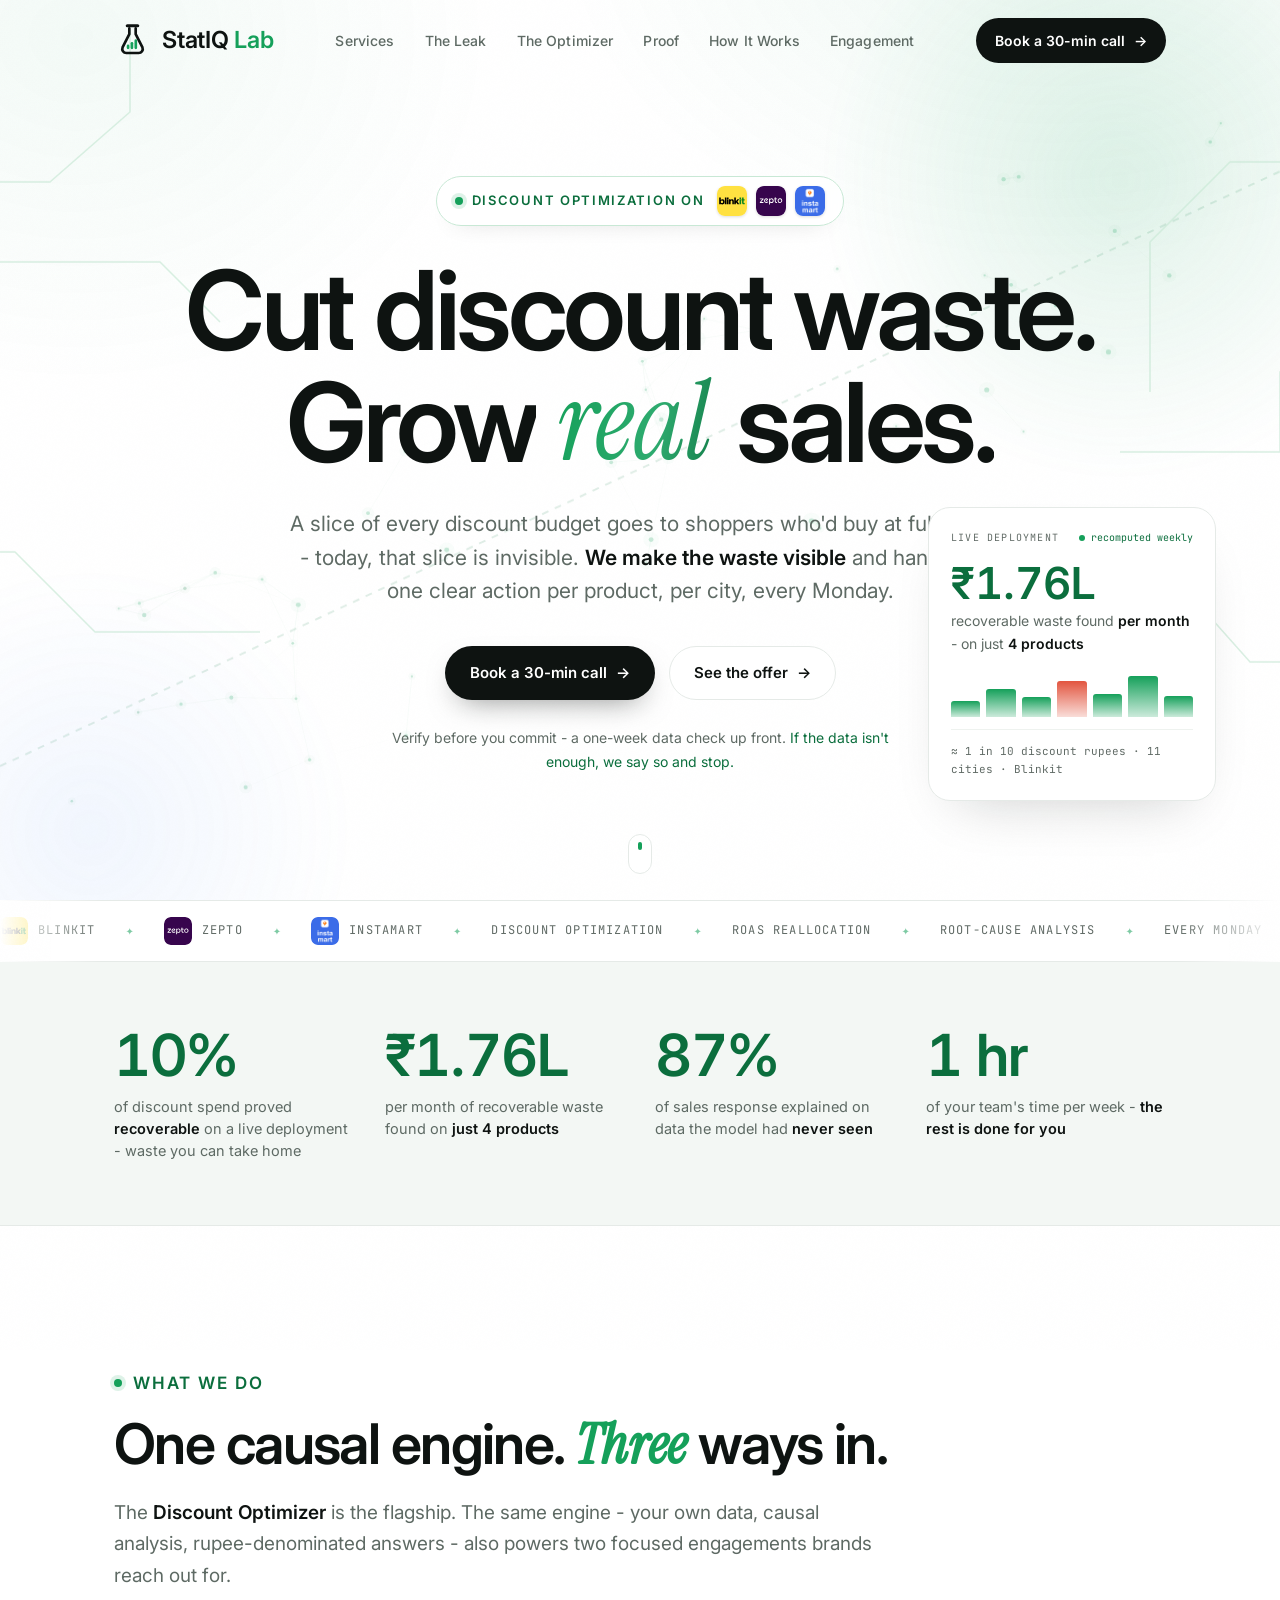
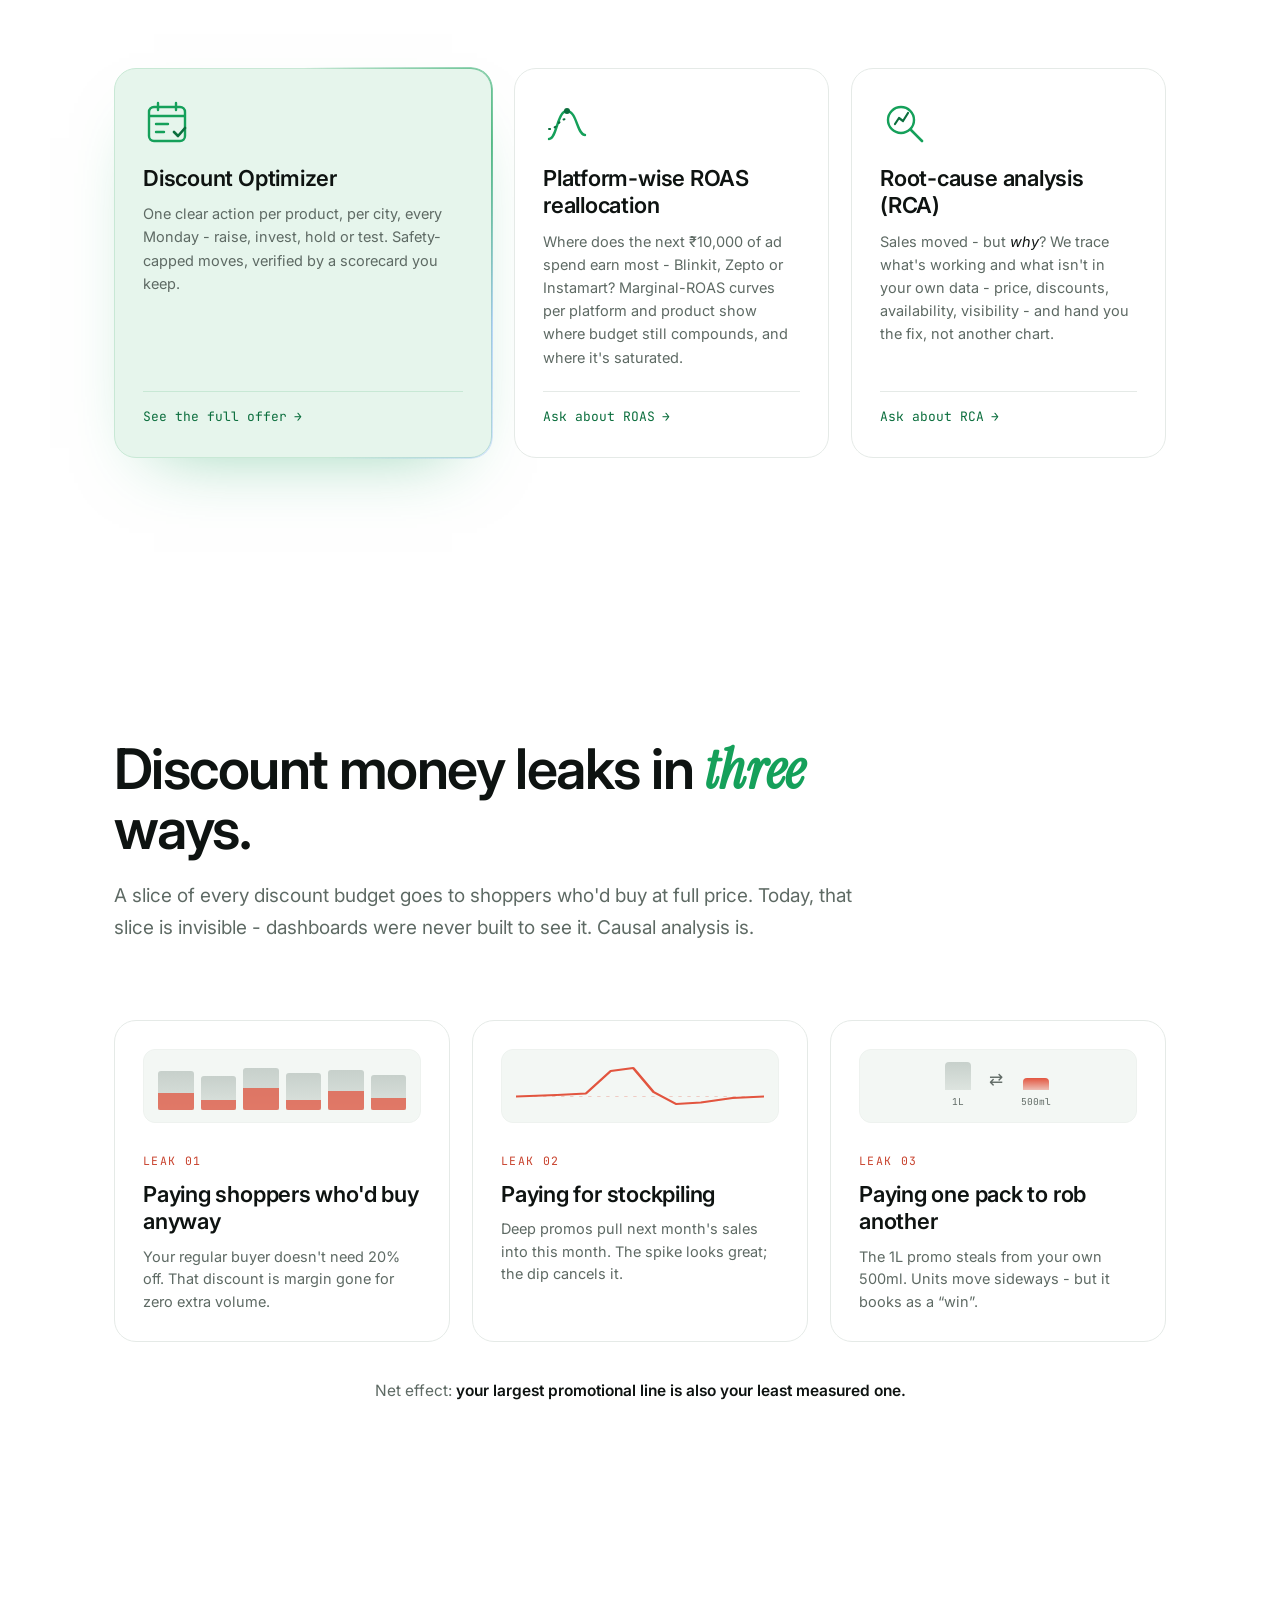
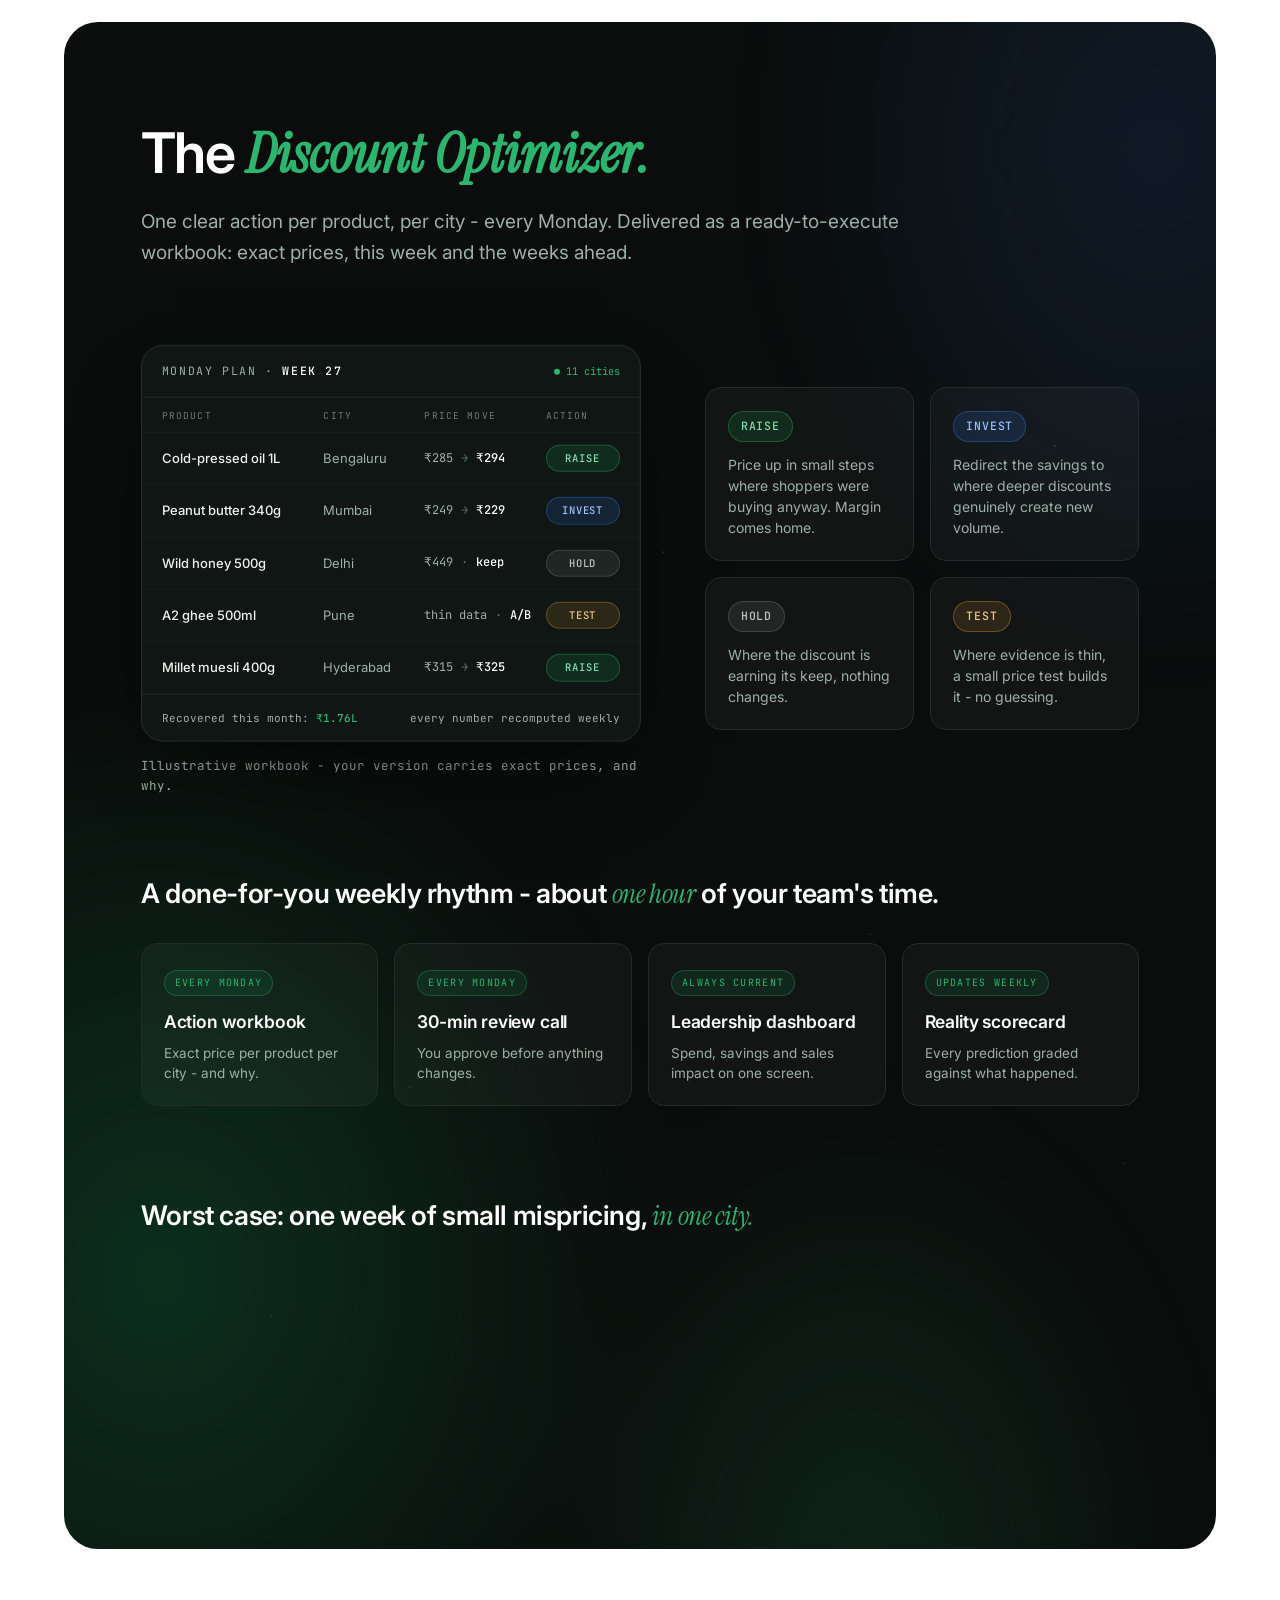
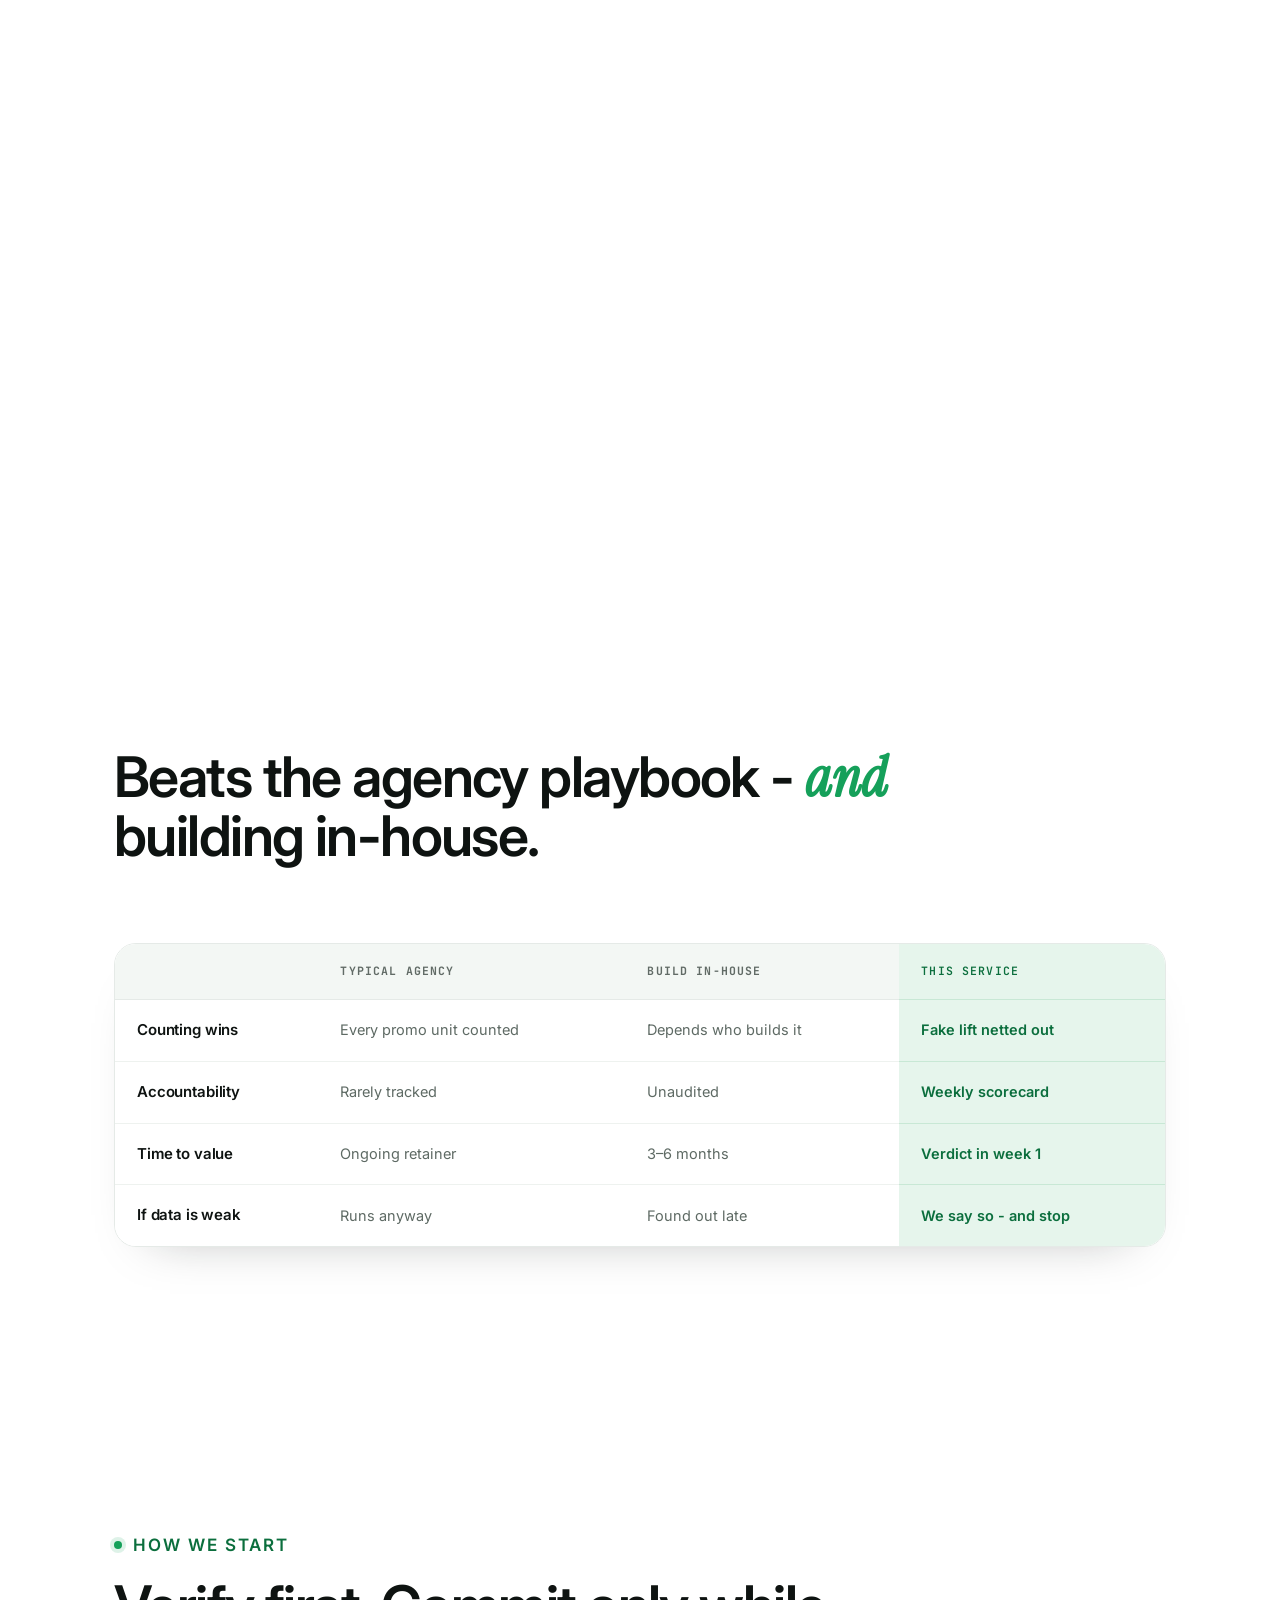
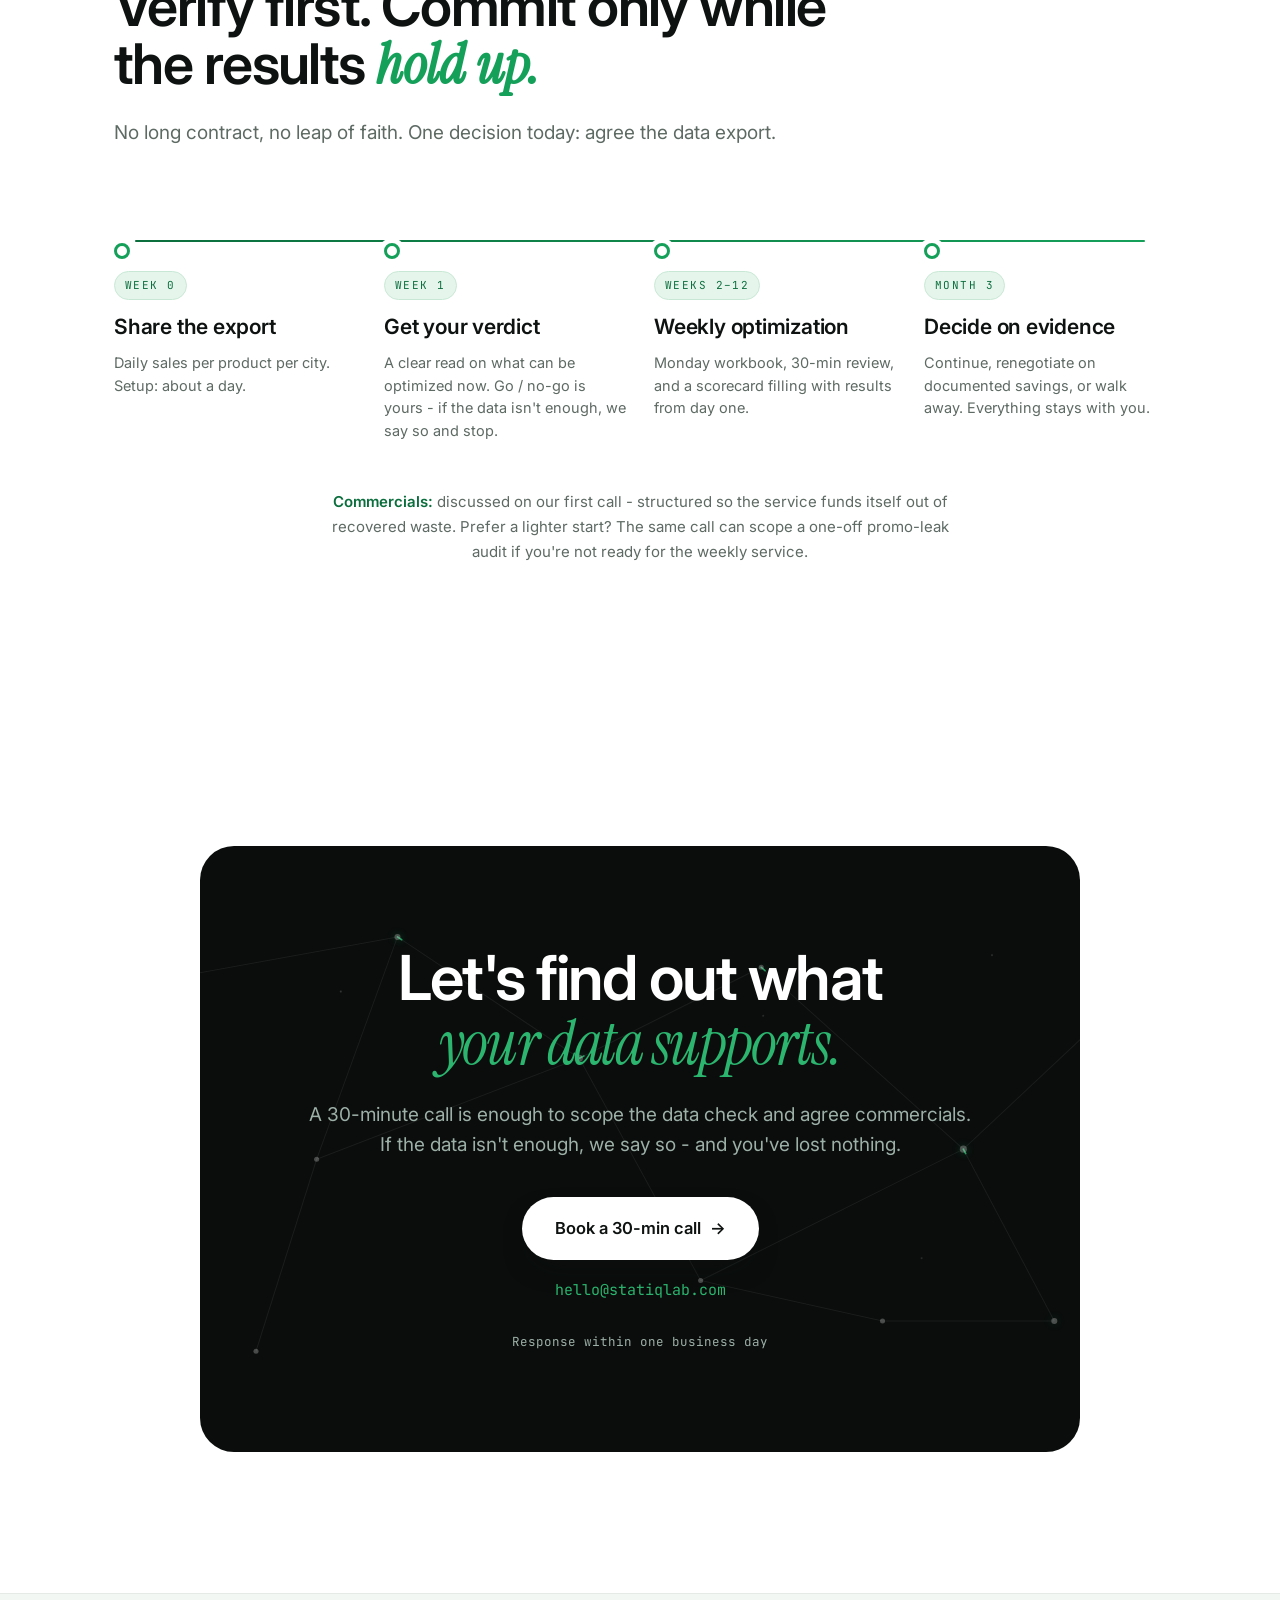
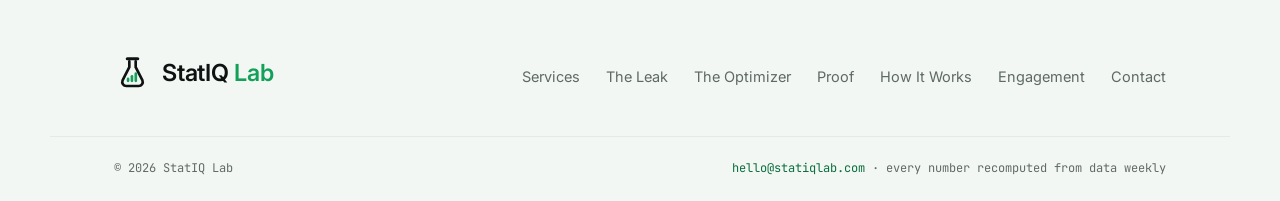
==== commit 4fd9aa80: "Remove the tagline paragraph from the footer brand block Leaves the logo, wordmark, nav, and base li" ====
--- a/index.html
+++ b/index.html
@@ -777,7 +777,6 @@
           </svg>
           <span class="brand__text">StatIQ<span class="brand__dim">&nbsp;Lab</span></span>
         </span>
-        <p>Cut discount waste. Grow real sales. Discount optimization, platform-wise ROAS reallocation and data-driven root-cause analysis for consumer brands on quick-commerce.</p>
       </div>
       <nav class="footer__nav" aria-label="Footer">
         <a href="#services">Services</a>
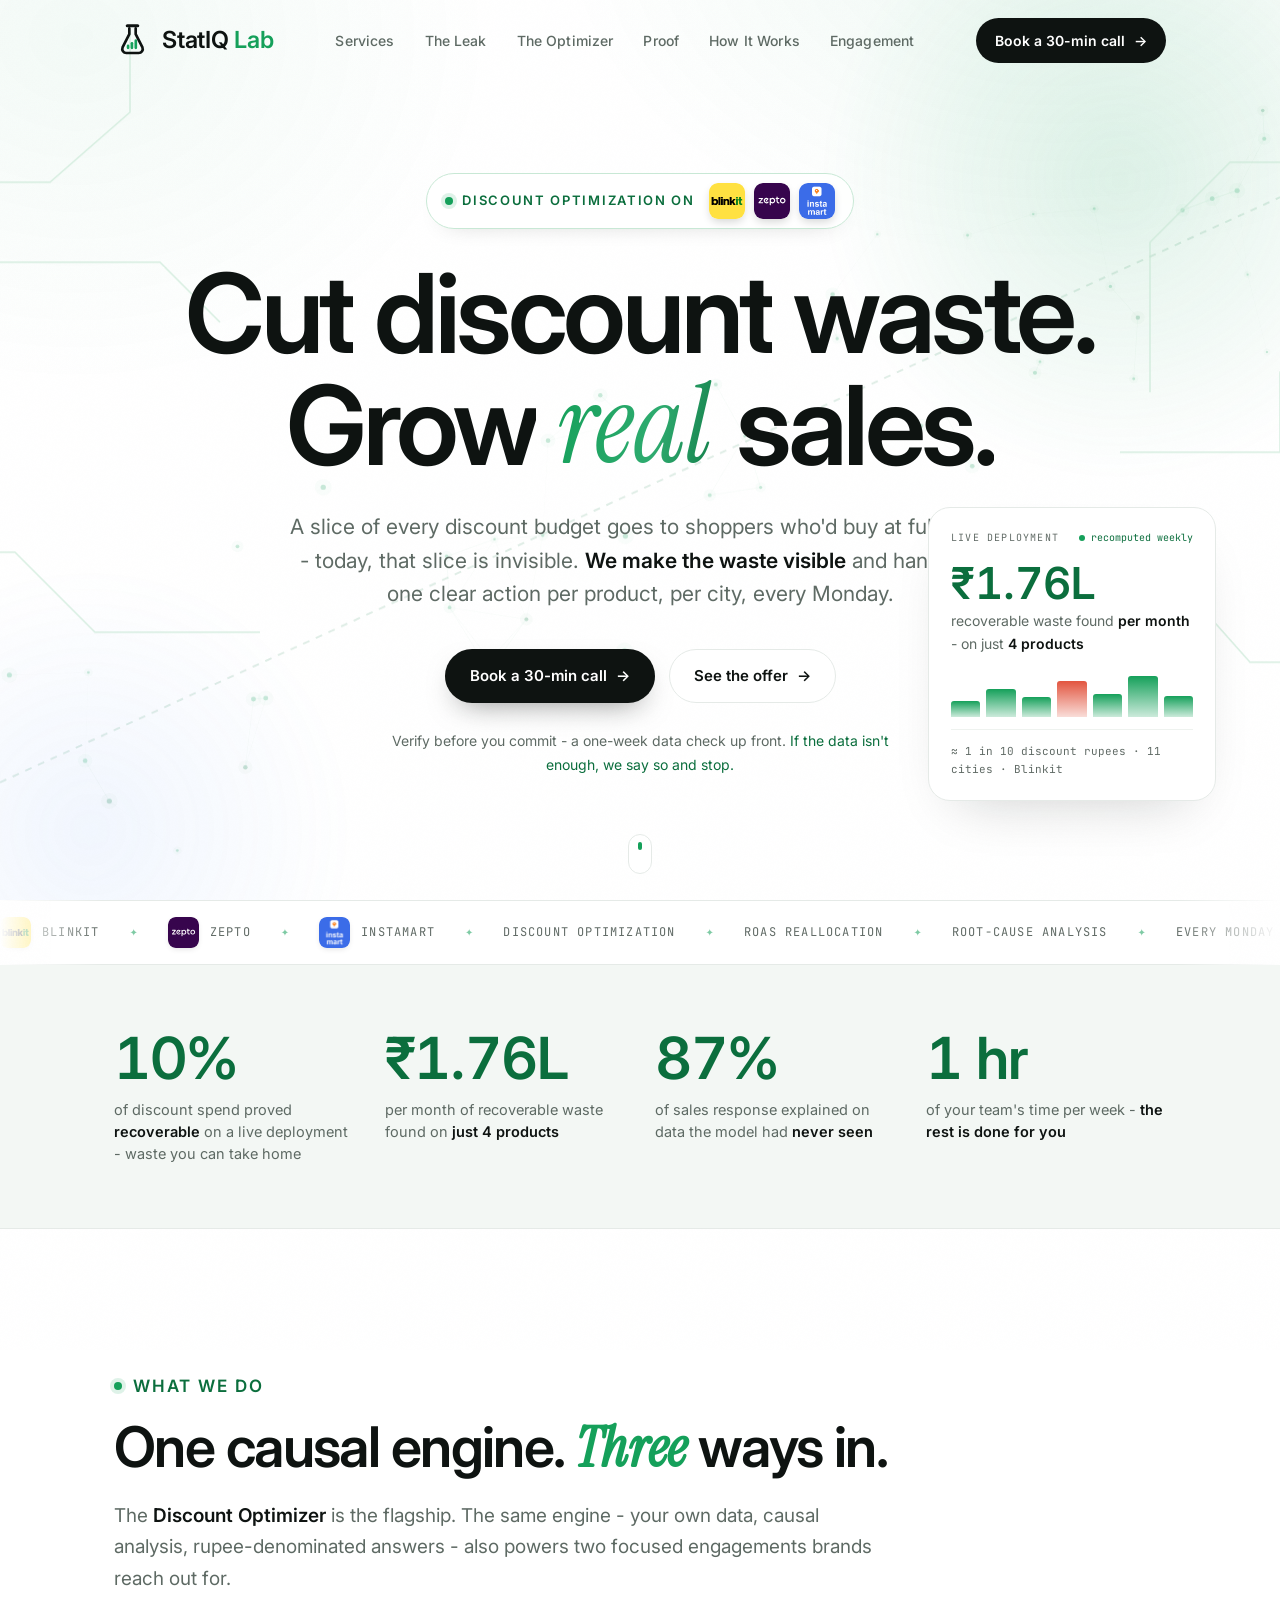
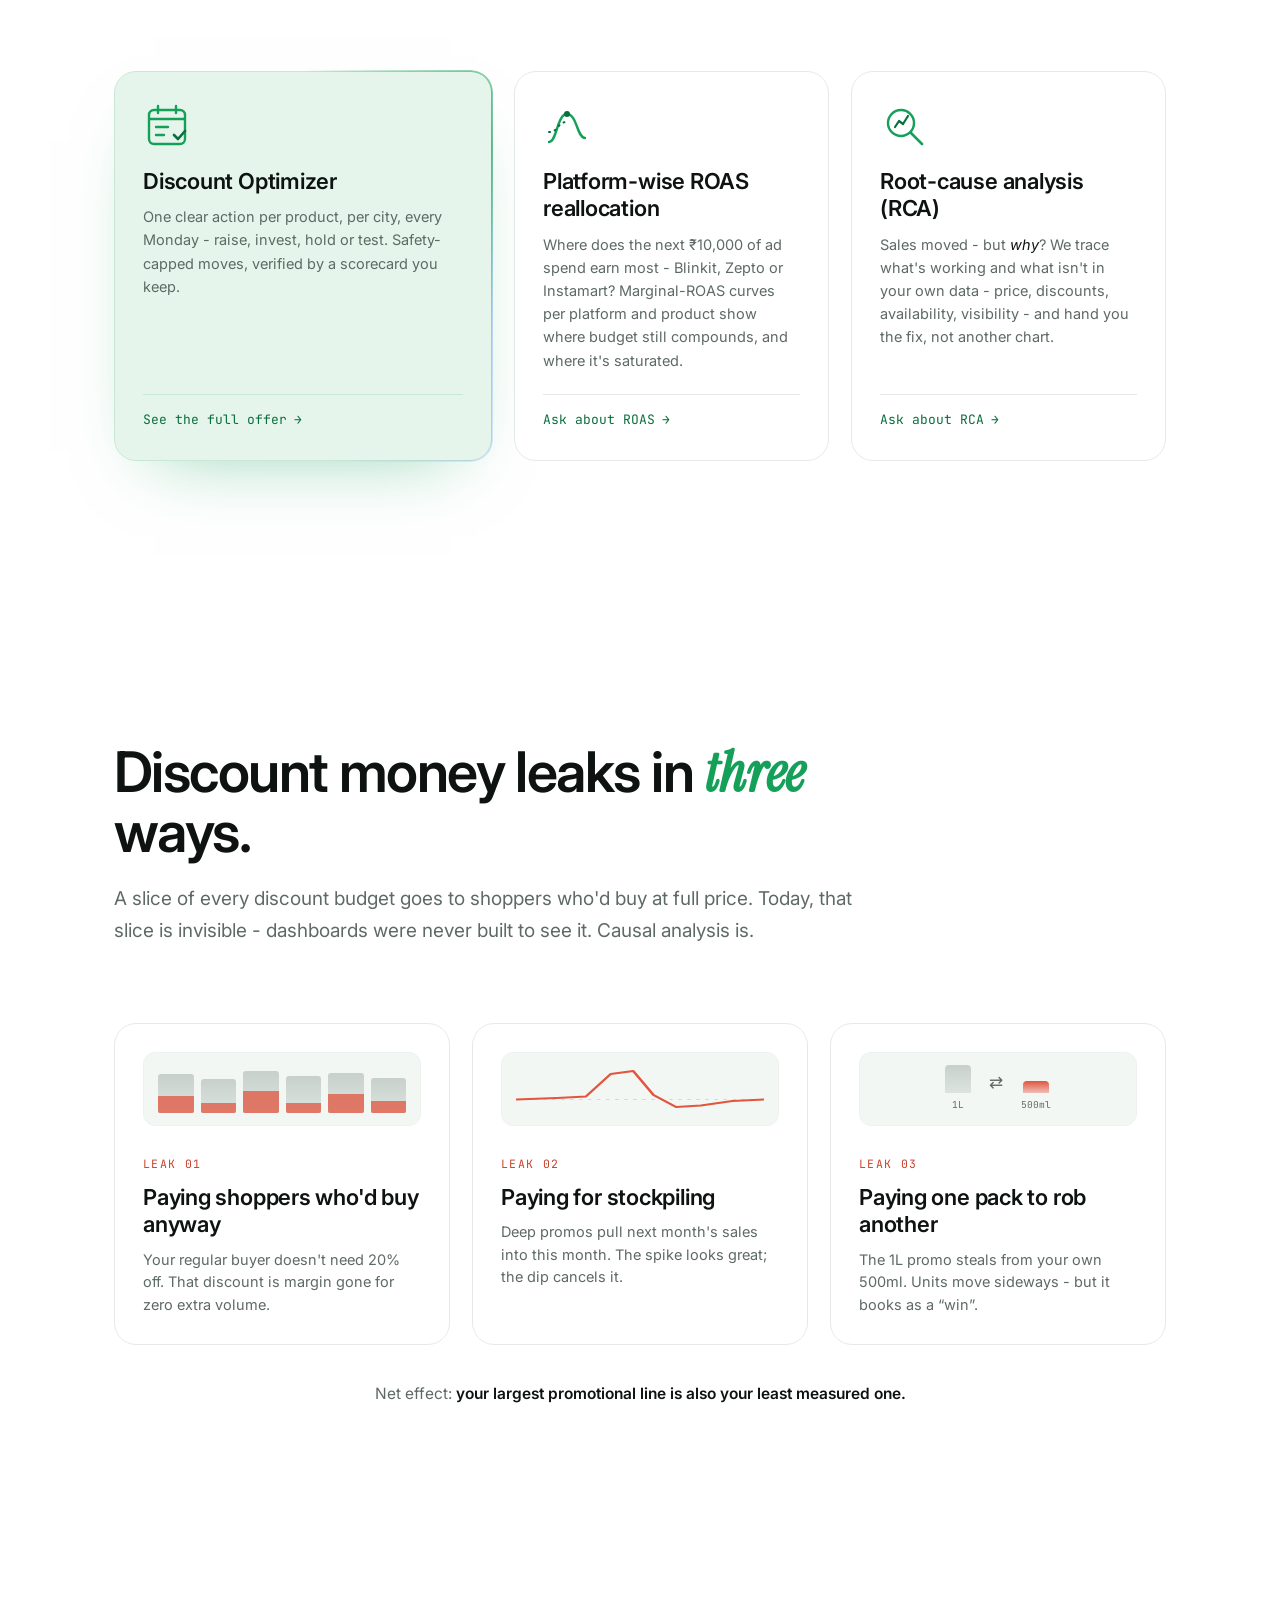
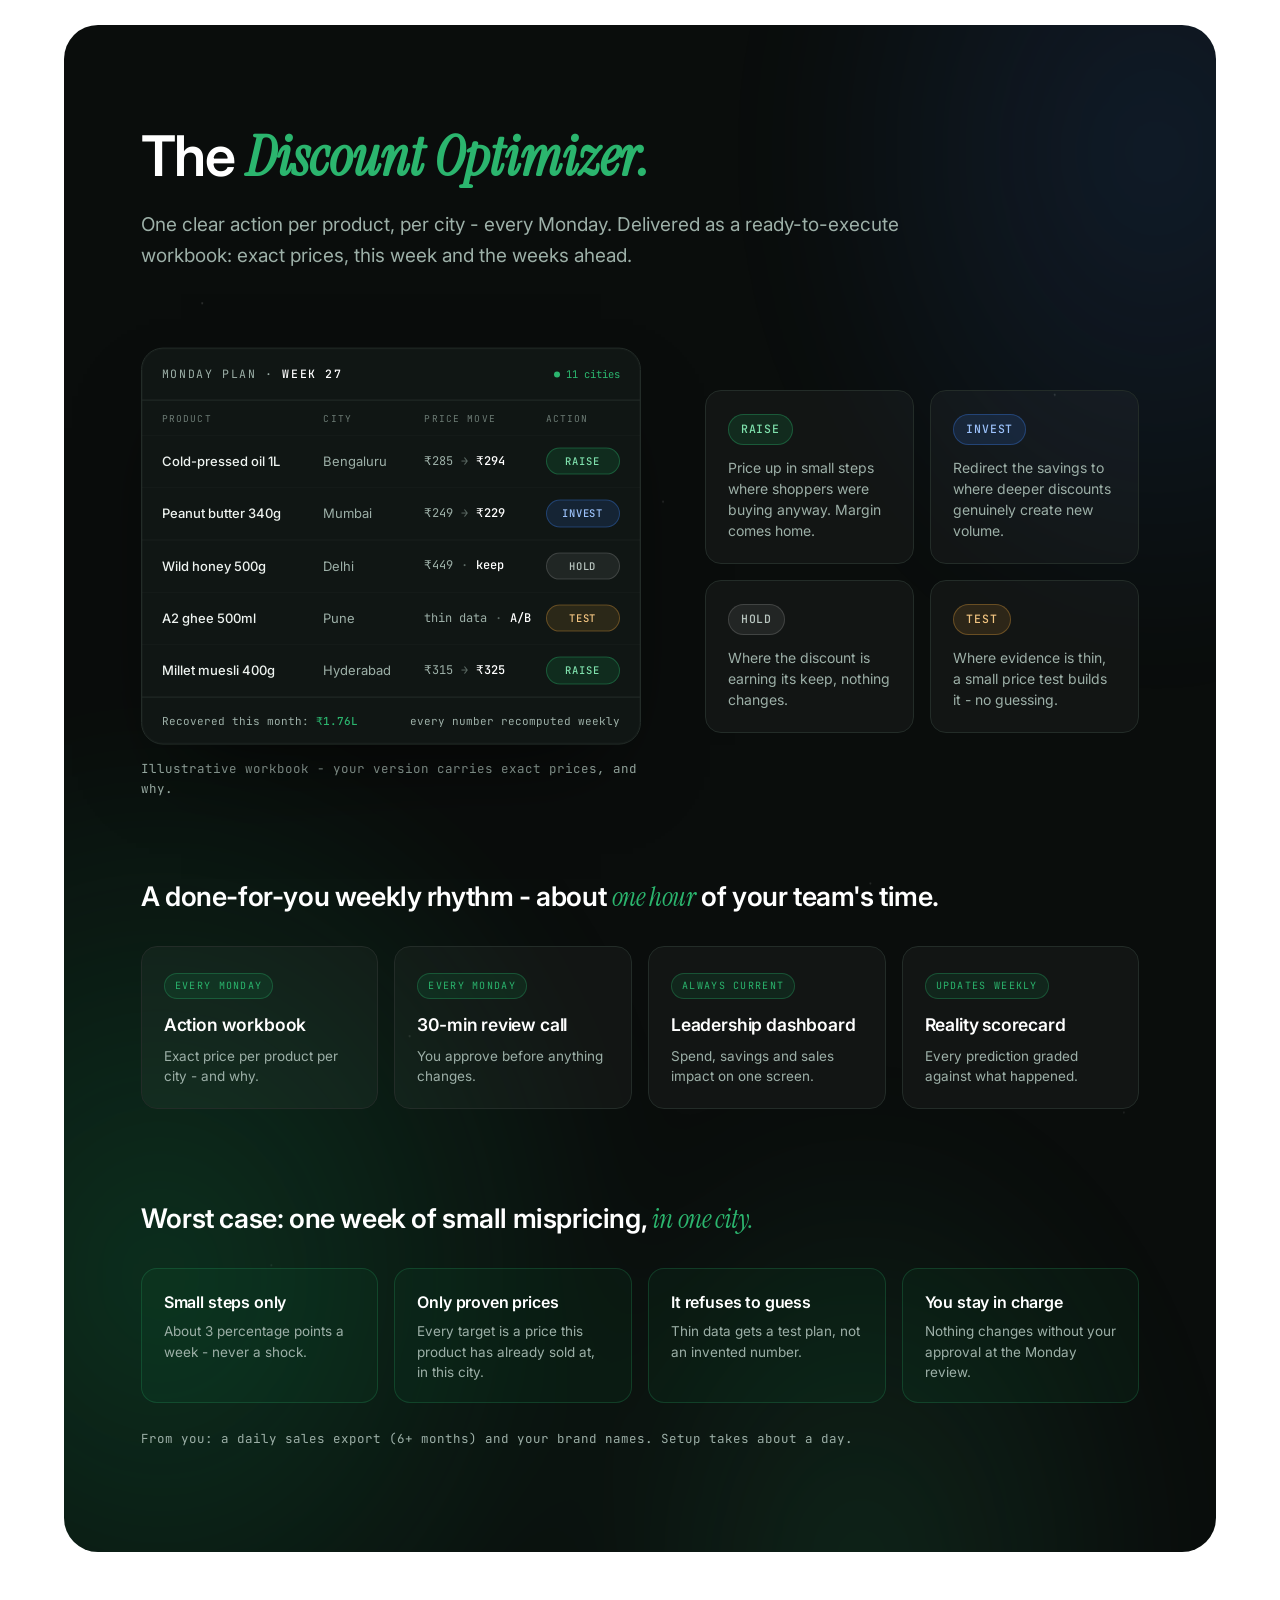
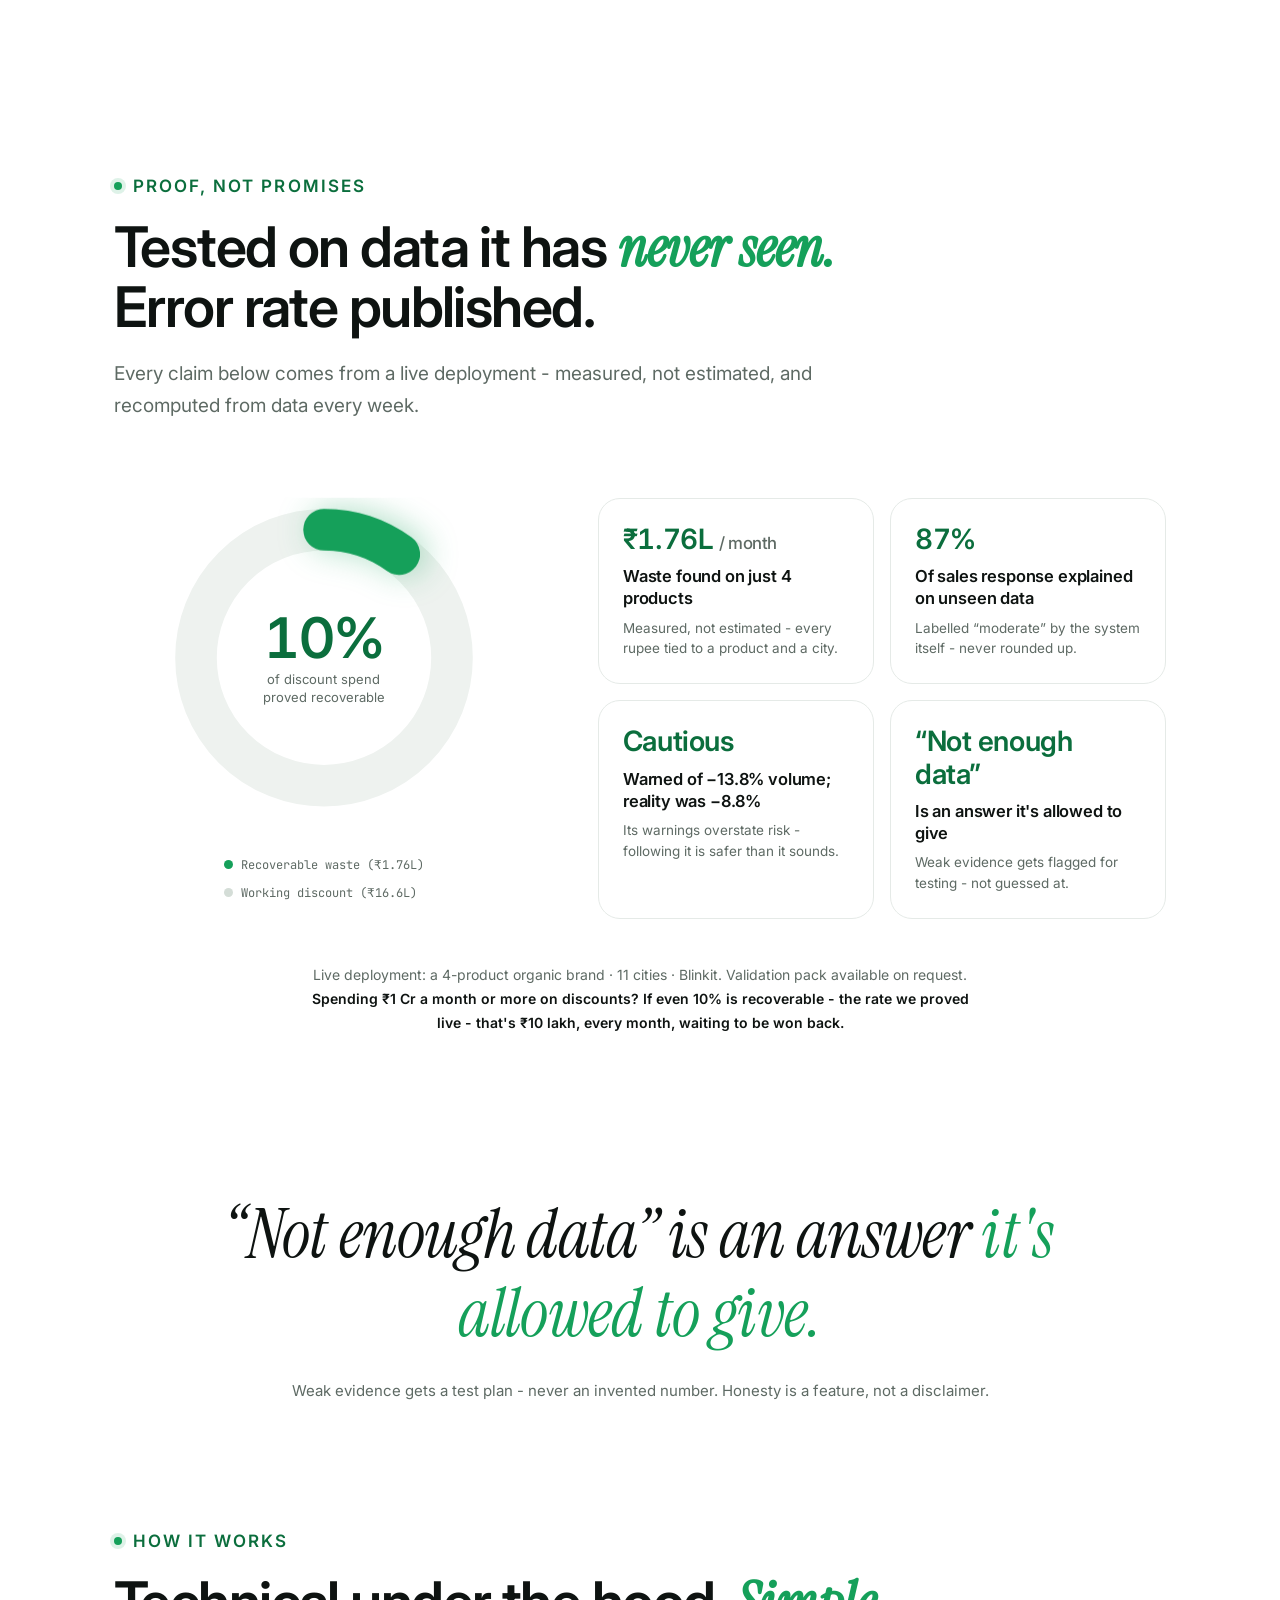
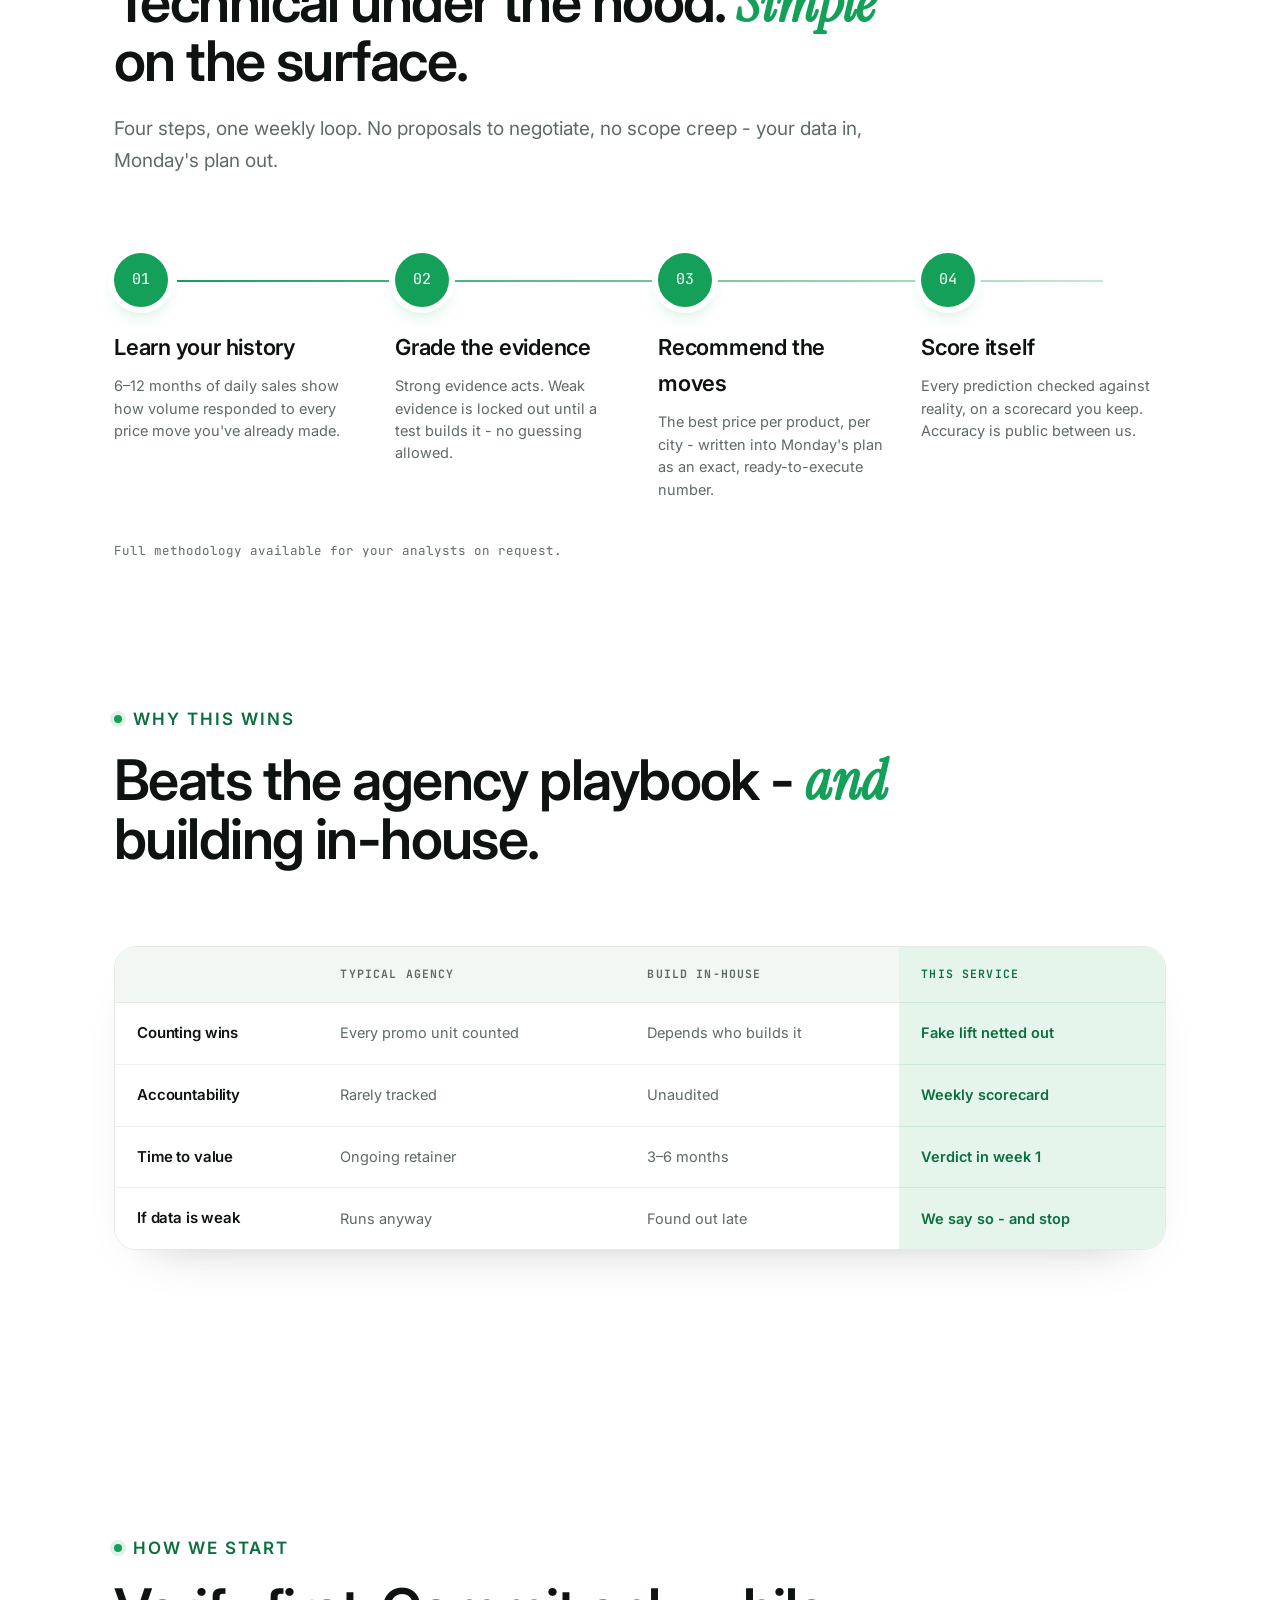
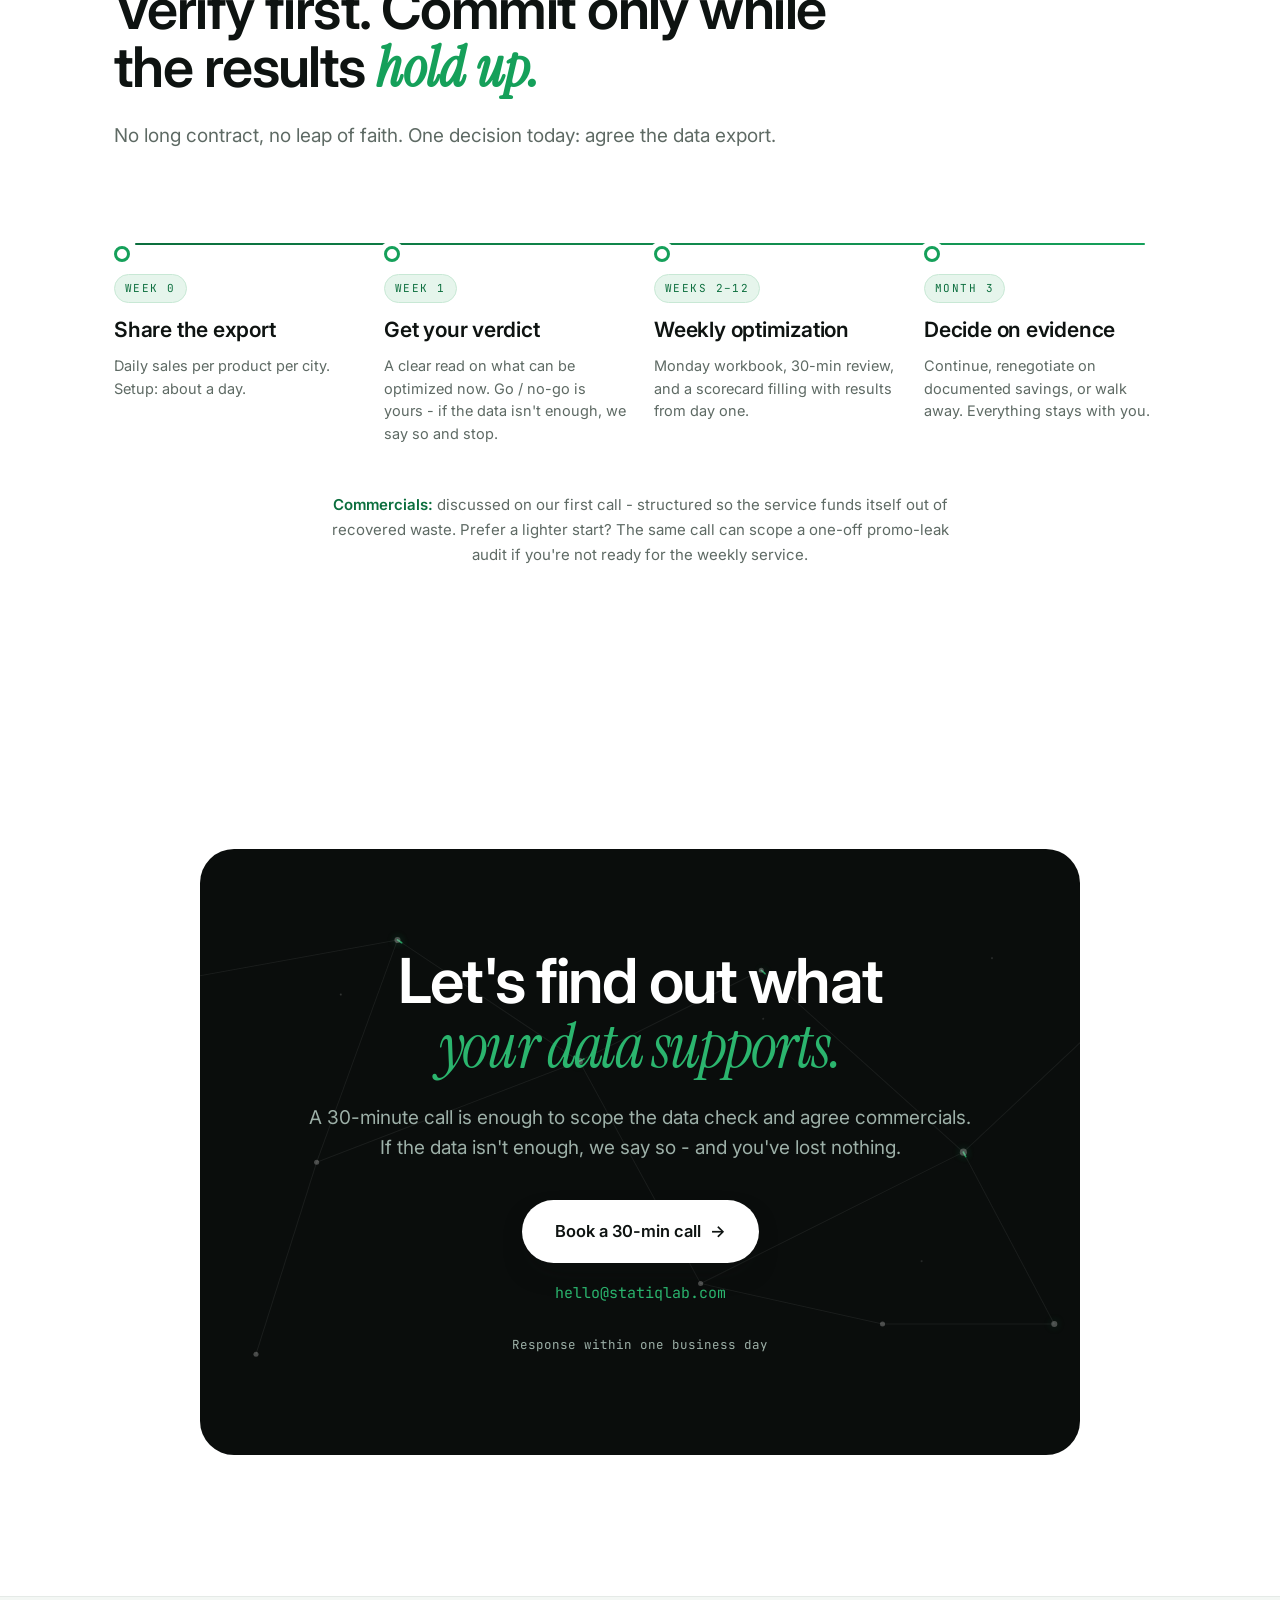
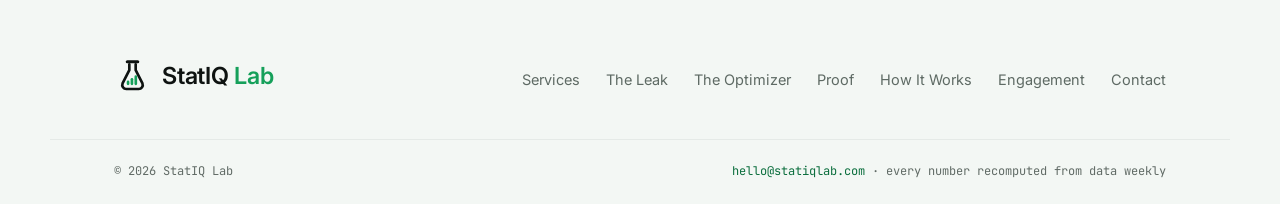
==== commit e073c6bc: "Enlarge platform logos again and add a premium float animation Hero tiles 30->36px with a soft shado" ====
--- a/index.html
+++ b/index.html
@@ -133,9 +133,9 @@
         <p class="eyebrow reveal" data-reveal>
           <span class="eyebrow__dot"></span>
           Discount optimization on
-          <img class="eyebrow__logo" src="assets/blinkit.svg" alt="Blinkit" width="30" height="30" />
-          <img class="eyebrow__logo" src="assets/zepto.svg" alt="Zepto" width="30" height="30" />
-          <img class="eyebrow__logo" src="assets/instamart.png" alt="Swiggy Instamart" width="30" height="30" />
+          <img class="eyebrow__logo" src="assets/blinkit.svg" alt="Blinkit" width="36" height="36" />
+          <img class="eyebrow__logo" src="assets/zepto.svg" alt="Zepto" width="36" height="36" />
+          <img class="eyebrow__logo" src="assets/instamart.png" alt="Swiggy Instamart" width="36" height="36" />
         </p>
 
         <h1 class="hero__title" aria-label="Cut discount waste. Grow real sales.">
@@ -195,18 +195,18 @@
     <div class="marquee" aria-hidden="true">
       <div class="marquee__track">
         <div class="marquee__group">
-          <span class="marquee__brand"><img src="assets/blinkit.svg" alt="" width="28" height="28" />Blinkit</span><i>✦</i>
-          <span class="marquee__brand"><img src="assets/zepto.svg" alt="" width="28" height="28" />Zepto</span><i>✦</i>
-          <span class="marquee__brand"><img src="assets/instamart.png" alt="" width="28" height="28" />Instamart</span><i>✦</i>
+          <span class="marquee__brand"><img src="assets/blinkit.svg" alt="" width="31" height="31" />Blinkit</span><i>✦</i>
+          <span class="marquee__brand"><img src="assets/zepto.svg" alt="" width="31" height="31" />Zepto</span><i>✦</i>
+          <span class="marquee__brand"><img src="assets/instamart.png" alt="" width="31" height="31" />Instamart</span><i>✦</i>
           <span>Discount optimization</span><i>✦</i><span>ROAS reallocation</span><i>✦</i>
           <span>Root-cause analysis</span><i>✦</i><span>Every Monday</span><i>✦</i>
           <span>Safety-capped moves</span><i>✦</i><span>Scorecard-verified</span><i>✦</i>
           <span>Verdict in week 1</span><i>✦</i>
         </div>
         <div class="marquee__group">
-          <span class="marquee__brand"><img src="assets/blinkit.svg" alt="" width="28" height="28" />Blinkit</span><i>✦</i>
-          <span class="marquee__brand"><img src="assets/zepto.svg" alt="" width="28" height="28" />Zepto</span><i>✦</i>
-          <span class="marquee__brand"><img src="assets/instamart.png" alt="" width="28" height="28" />Instamart</span><i>✦</i>
+          <span class="marquee__brand"><img src="assets/blinkit.svg" alt="" width="31" height="31" />Blinkit</span><i>✦</i>
+          <span class="marquee__brand"><img src="assets/zepto.svg" alt="" width="31" height="31" />Zepto</span><i>✦</i>
+          <span class="marquee__brand"><img src="assets/instamart.png" alt="" width="31" height="31" />Instamart</span><i>✦</i>
           <span>Discount optimization</span><i>✦</i><span>ROAS reallocation</span><i>✦</i>
           <span>Root-cause analysis</span><i>✦</i><span>Every Monday</span><i>✦</i>
           <span>Safety-capped moves</span><i>✦</i><span>Scorecard-verified</span><i>✦</i>
--- a/styles.css
+++ b/styles.css
@@ -303,8 +303,18 @@
   color: var(--green-deep); display: inline-flex; align-items: center; gap: 11px;
 }
 .eyebrow__dot { width: 8px; height: 8px; border-radius: 50%; background: var(--green); box-shadow: 0 0 0 4px rgba(21,160,90,.14); animation: pulseDot 2.4s ease-in-out infinite; }
-.eyebrow__logo { width: 30px; height: 30px; border-radius: 8px; display: inline-block; box-shadow: 0 1px 3px rgba(14,19,17,.14); }
-.eyebrow .eyebrow__logo:first-of-type { margin-left: 4px; }
+.eyebrow__logo {
+  width: 36px; height: 36px; border-radius: 9px; display: inline-block;
+  box-shadow: 0 4px 10px -2px rgba(14,19,17,.20);
+  transition: box-shadow .3s var(--ease), filter .3s var(--ease);
+  animation: logoFloat 3.6s ease-in-out infinite;
+  will-change: transform;
+}
+.eyebrow .eyebrow__logo:first-of-type { margin-left: 5px; }
+.eyebrow .eyebrow__logo:nth-of-type(2) { animation-delay: .45s; }
+.eyebrow .eyebrow__logo:nth-of-type(3) { animation-delay: .9s; }
+.eyebrow__logo:hover { box-shadow: 0 12px 22px -6px rgba(14,19,17,.30); filter: brightness(1.05); }
+@keyframes logoFloat { 0%, 100% { transform: translateY(0); } 50% { transform: translateY(-5px); } }
 @keyframes pulseDot { 0%,100% { opacity: 1; transform: scale(1);} 50% { opacity: .5; transform: scale(.7);} }
 
 .num { font-family: var(--ff-mono); font-variant-numeric: tabular-nums; }
@@ -459,8 +469,8 @@
 .marquee__group { display: flex; align-items: center; gap: 30px; padding-right: 30px; white-space: nowrap; }
 .marquee__group span { font-family: var(--ff-mono); font-size: 12px; letter-spacing: .1em; color: var(--faint); text-transform: uppercase; }
 .marquee__group i { color: var(--green); font-style: normal; font-size: 10px; opacity: .55; }
-.marquee__brand { display: inline-flex; align-items: center; gap: 10px; }
-.marquee__brand img { width: 28px; height: 28px; border-radius: 7px; }
+.marquee__brand { display: inline-flex; align-items: center; gap: 11px; }
+.marquee__brand img { width: 31px; height: 31px; border-radius: 8px; box-shadow: 0 2px 6px -2px rgba(14,19,17,.16); }
 
 /* =========================================================
    STATS STRIP
@@ -1027,7 +1037,7 @@
   .js .wb-row, .js .workbook-wrap .wb-row { opacity: 1 !important; transform: none !important; animation: none !important; }
   .finding-card, .grain, .hero__scroll span, .eyebrow__dot, .marquee__track,
   .panel-fx .flow, .panel-fx .pulse, .aurora, .hero__glow,
-  .finding-card__live span, .workbook__live span,
+  .finding-card__live span, .workbook__live span, .eyebrow__logo,
   .leak-spike, .finding-card__bars span, .svc--flag::after { animation: none !important; }
   .leak-spike { stroke-dashoffset: 0; }
   .donut__val { transition: none; }
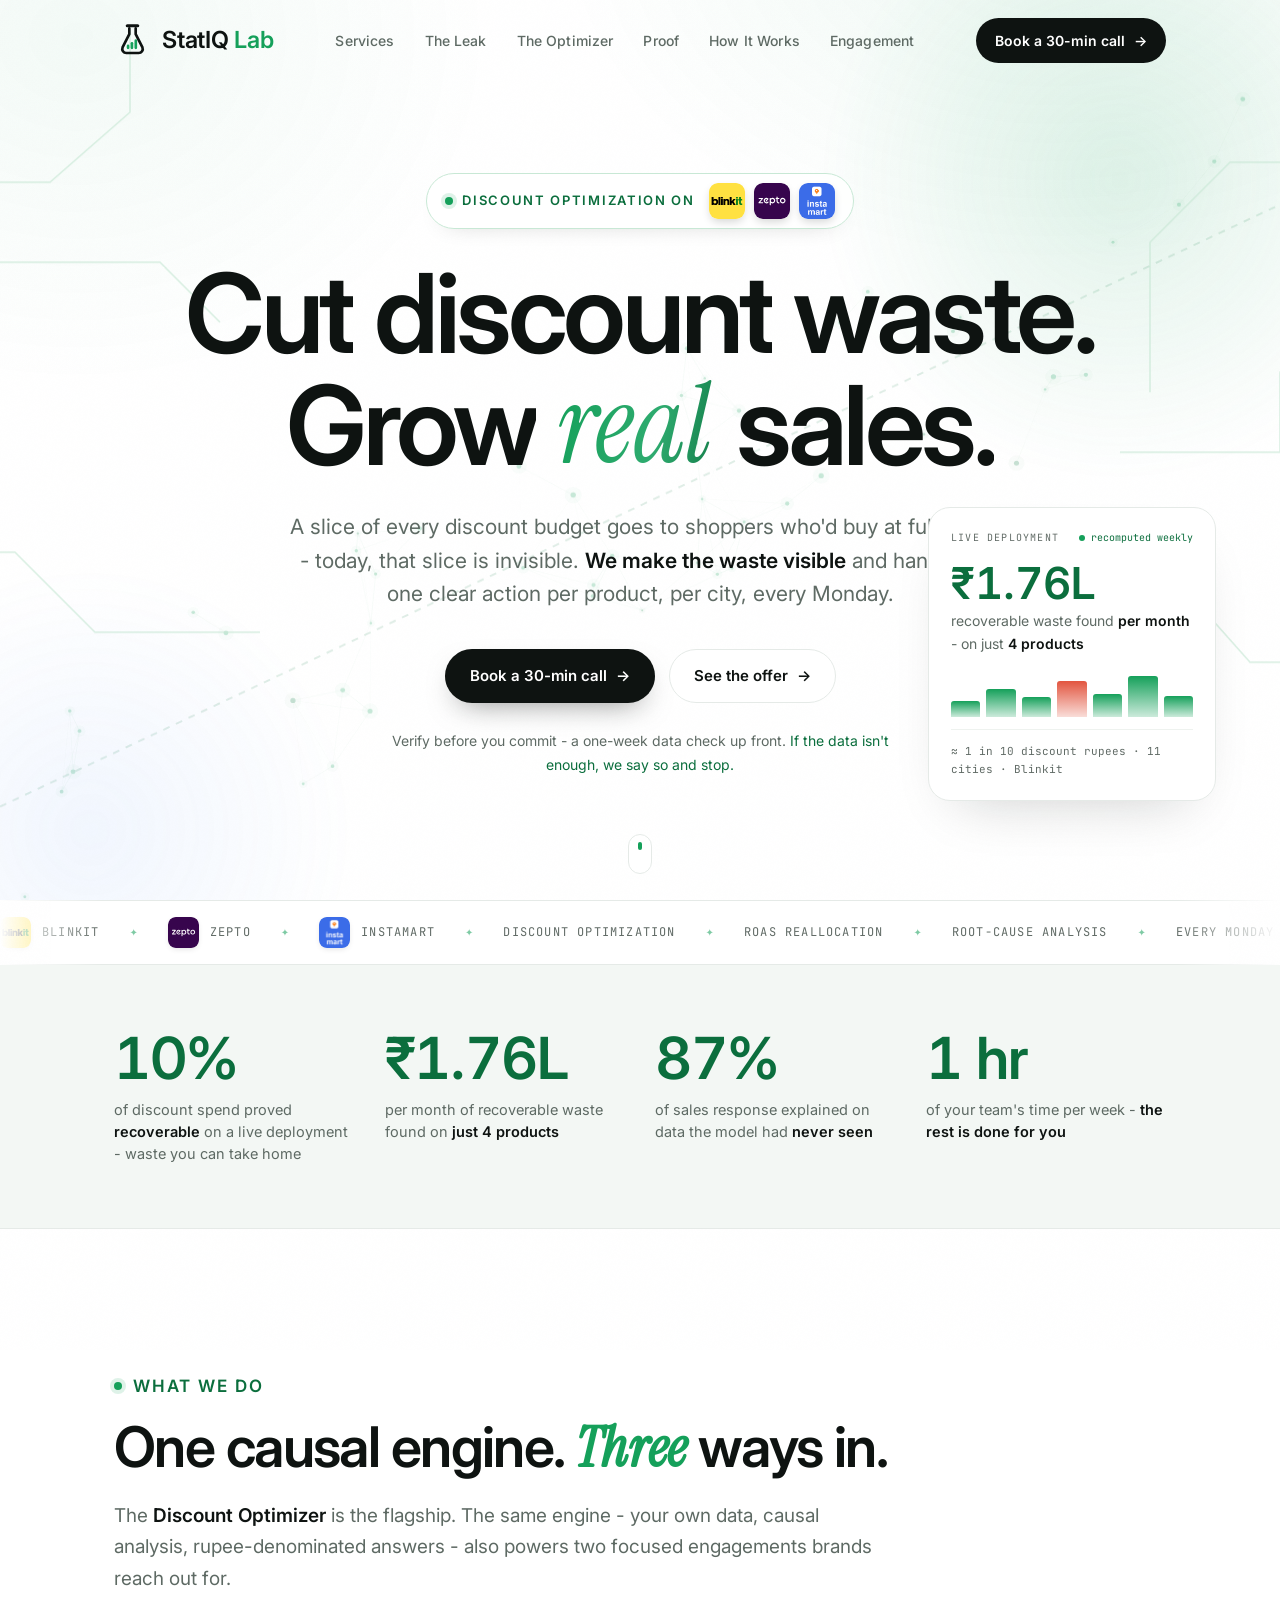
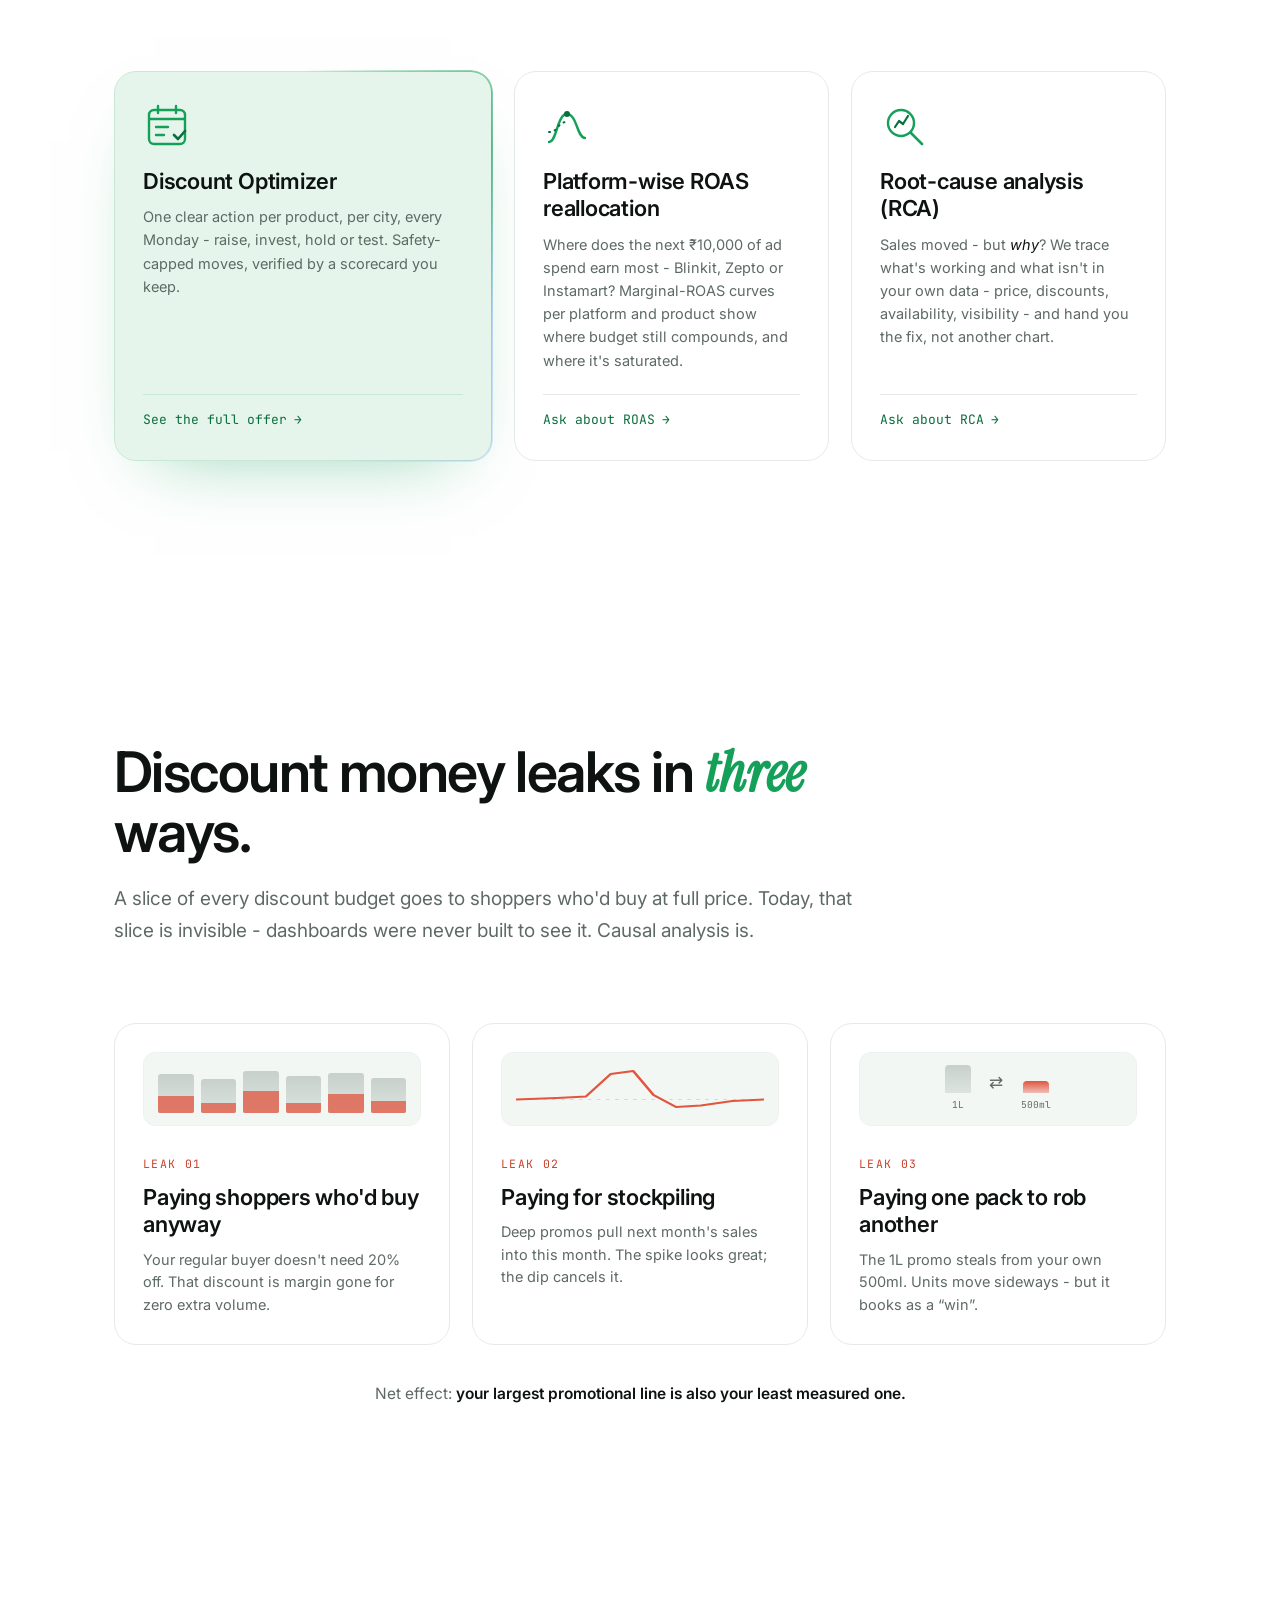
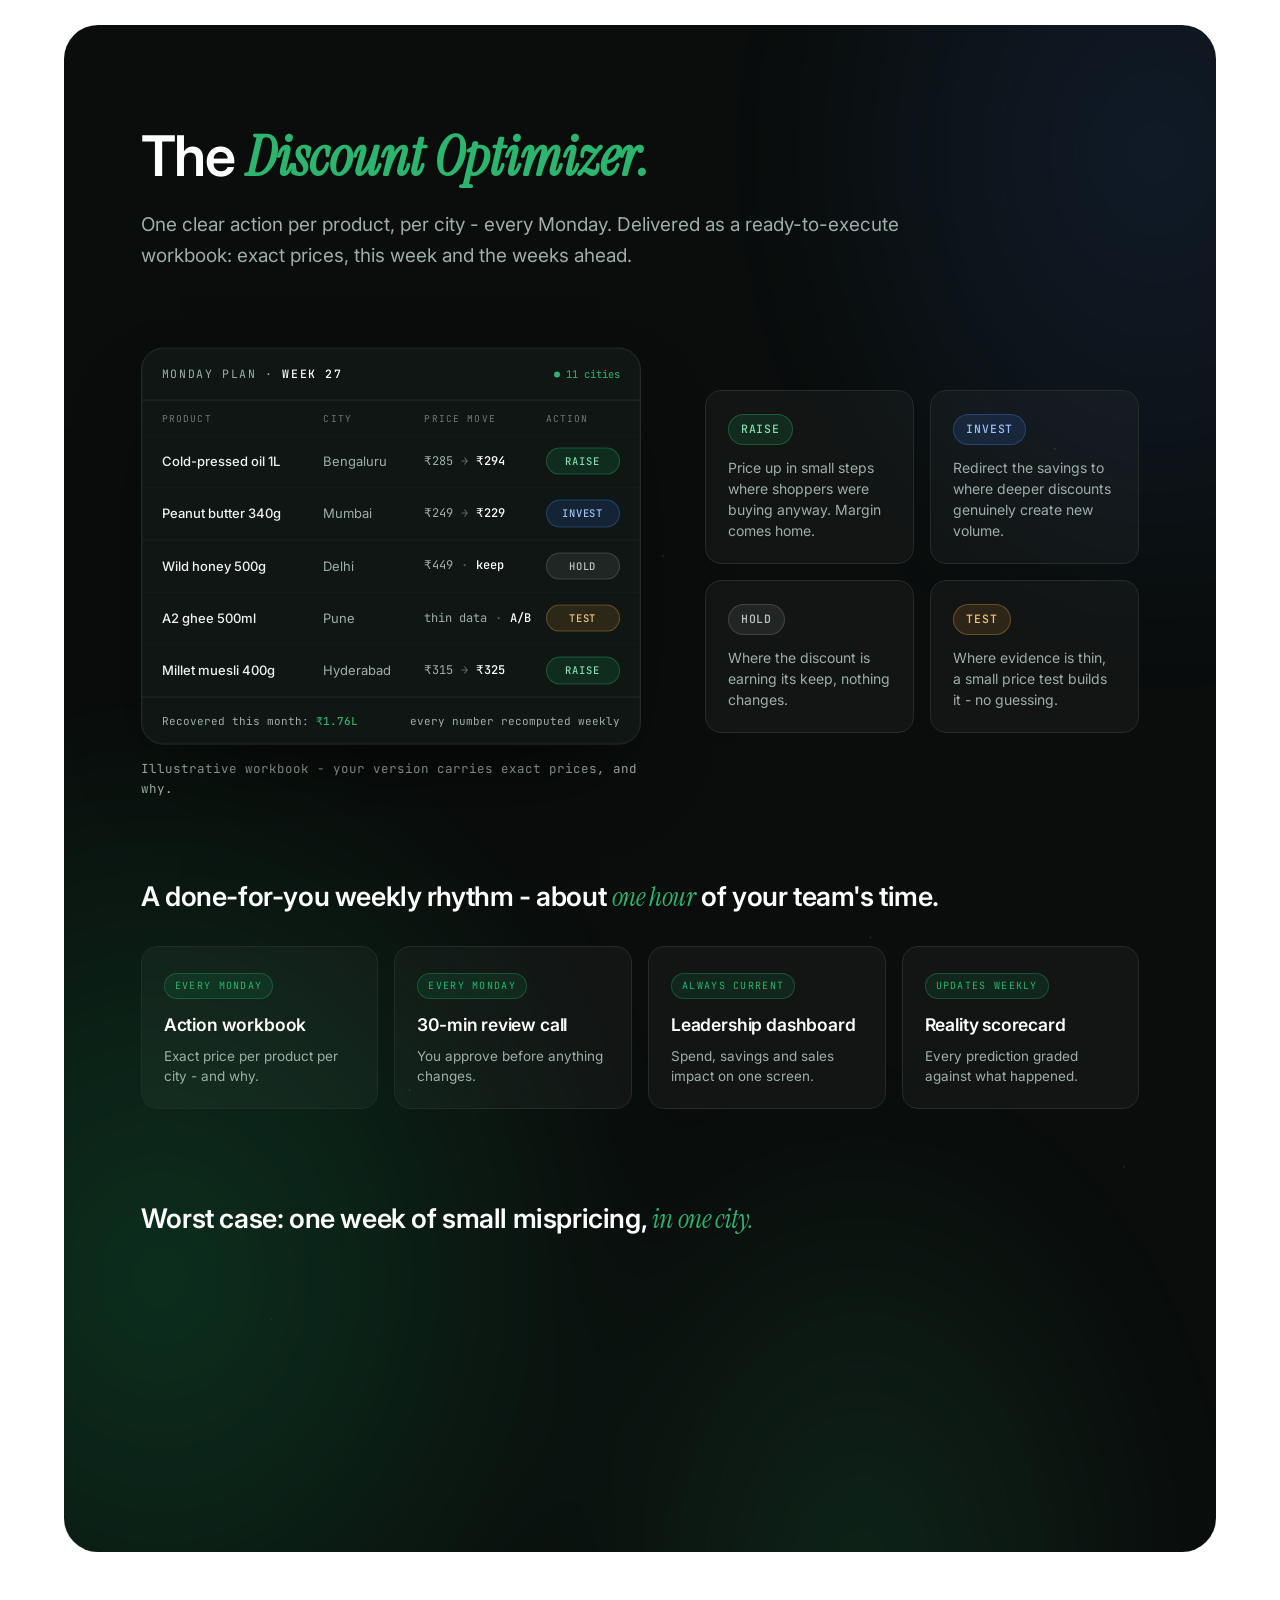
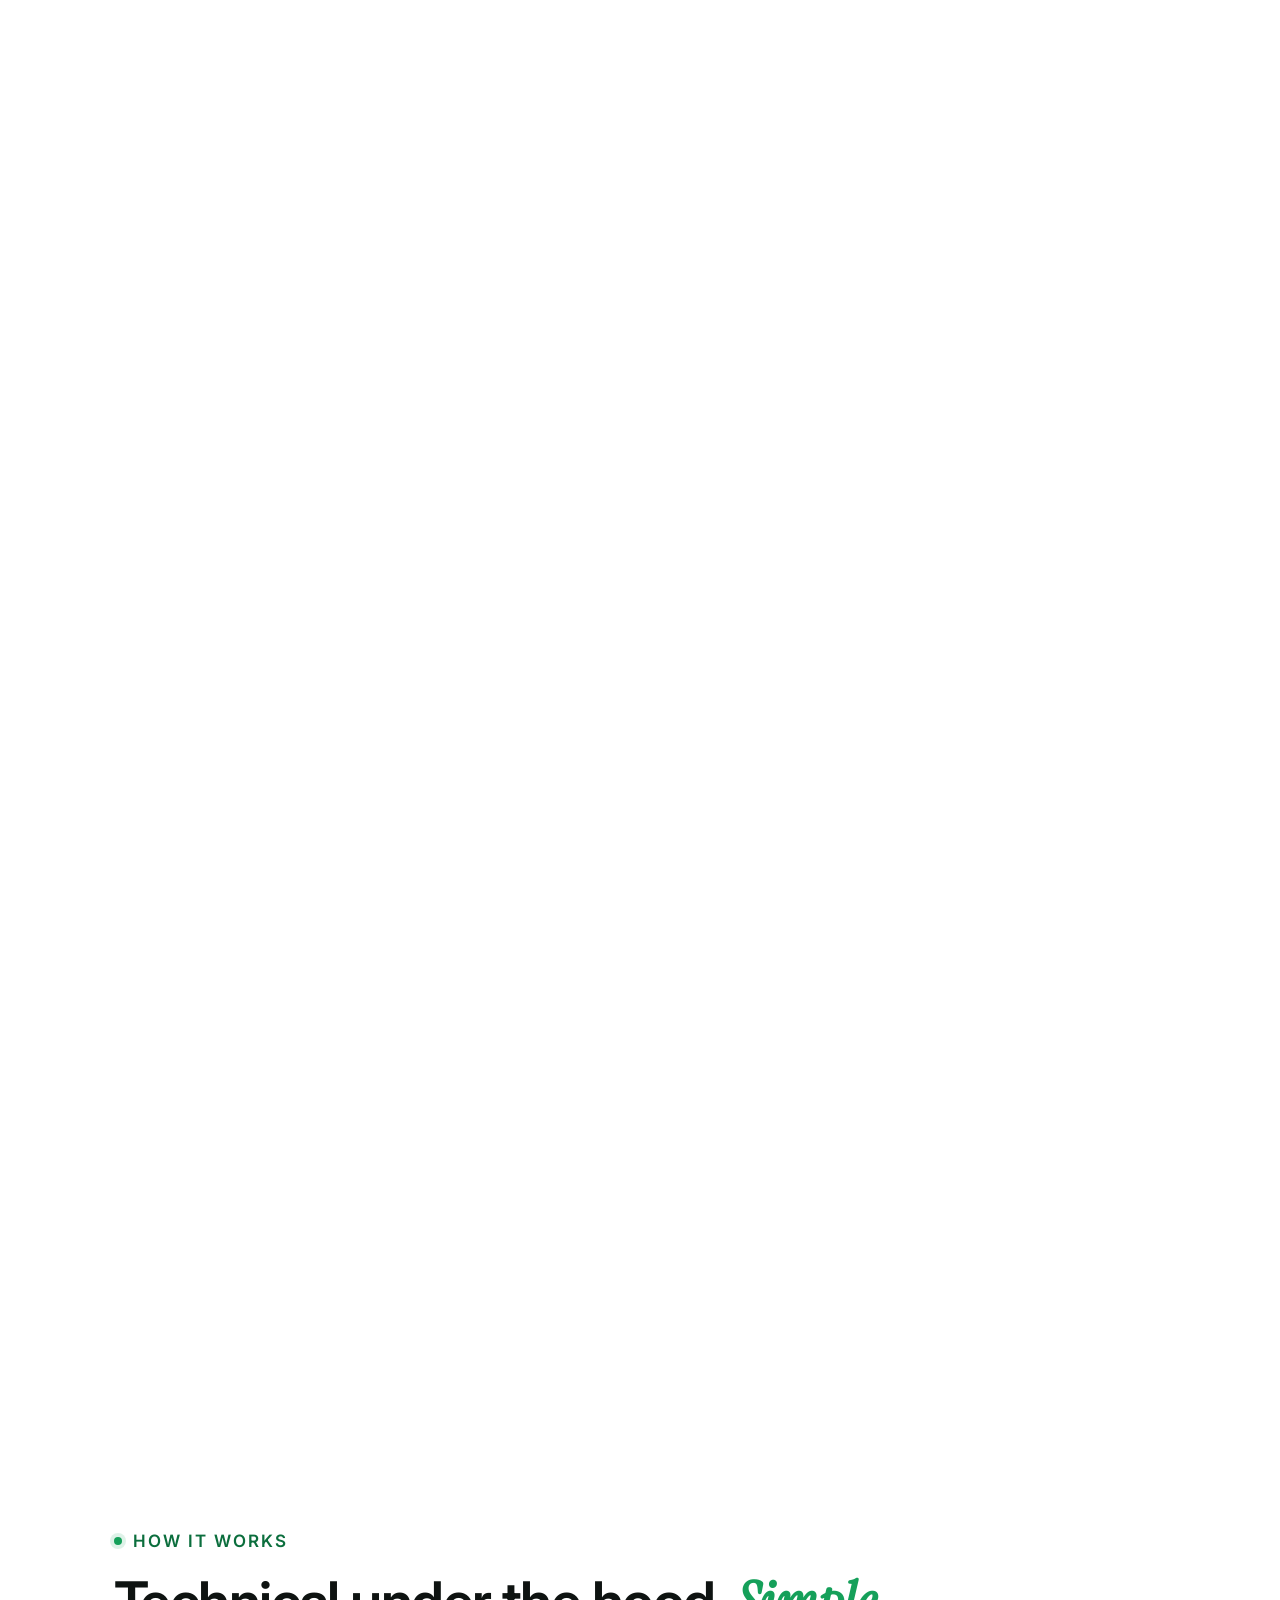
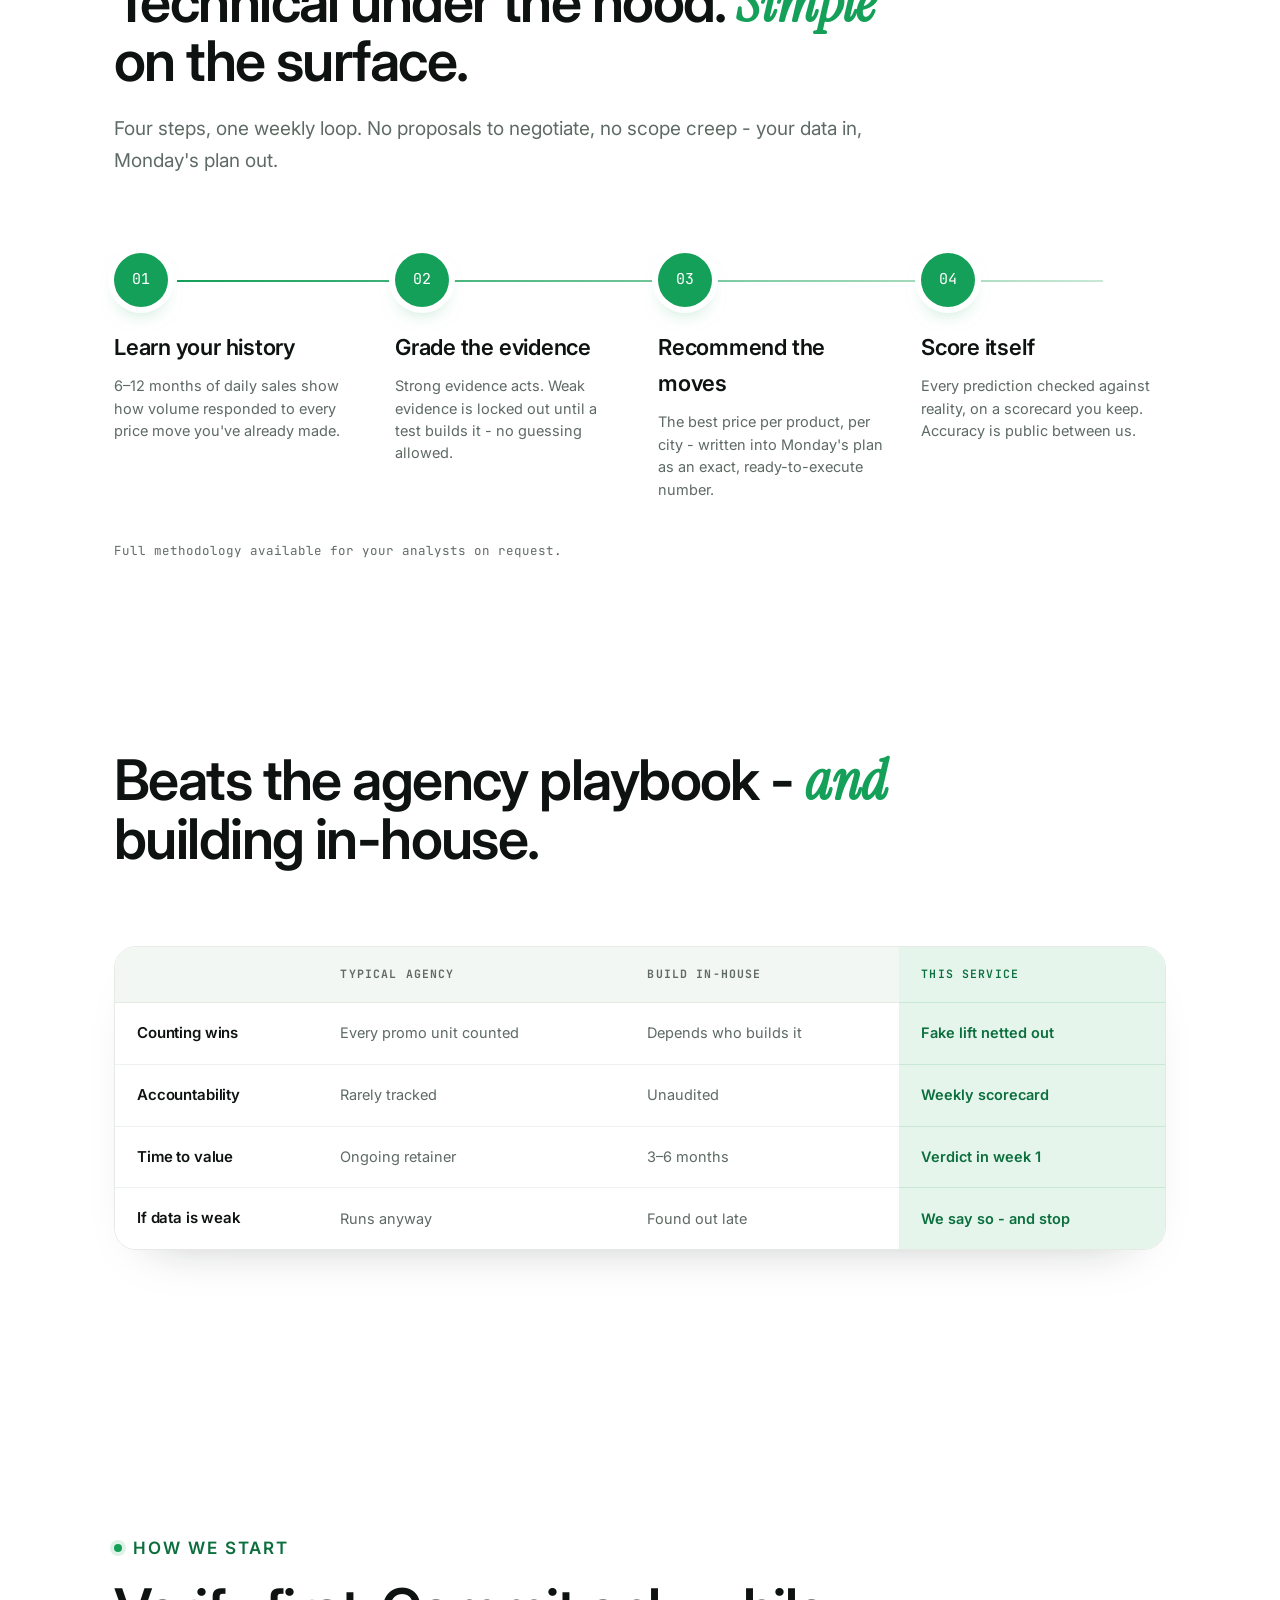
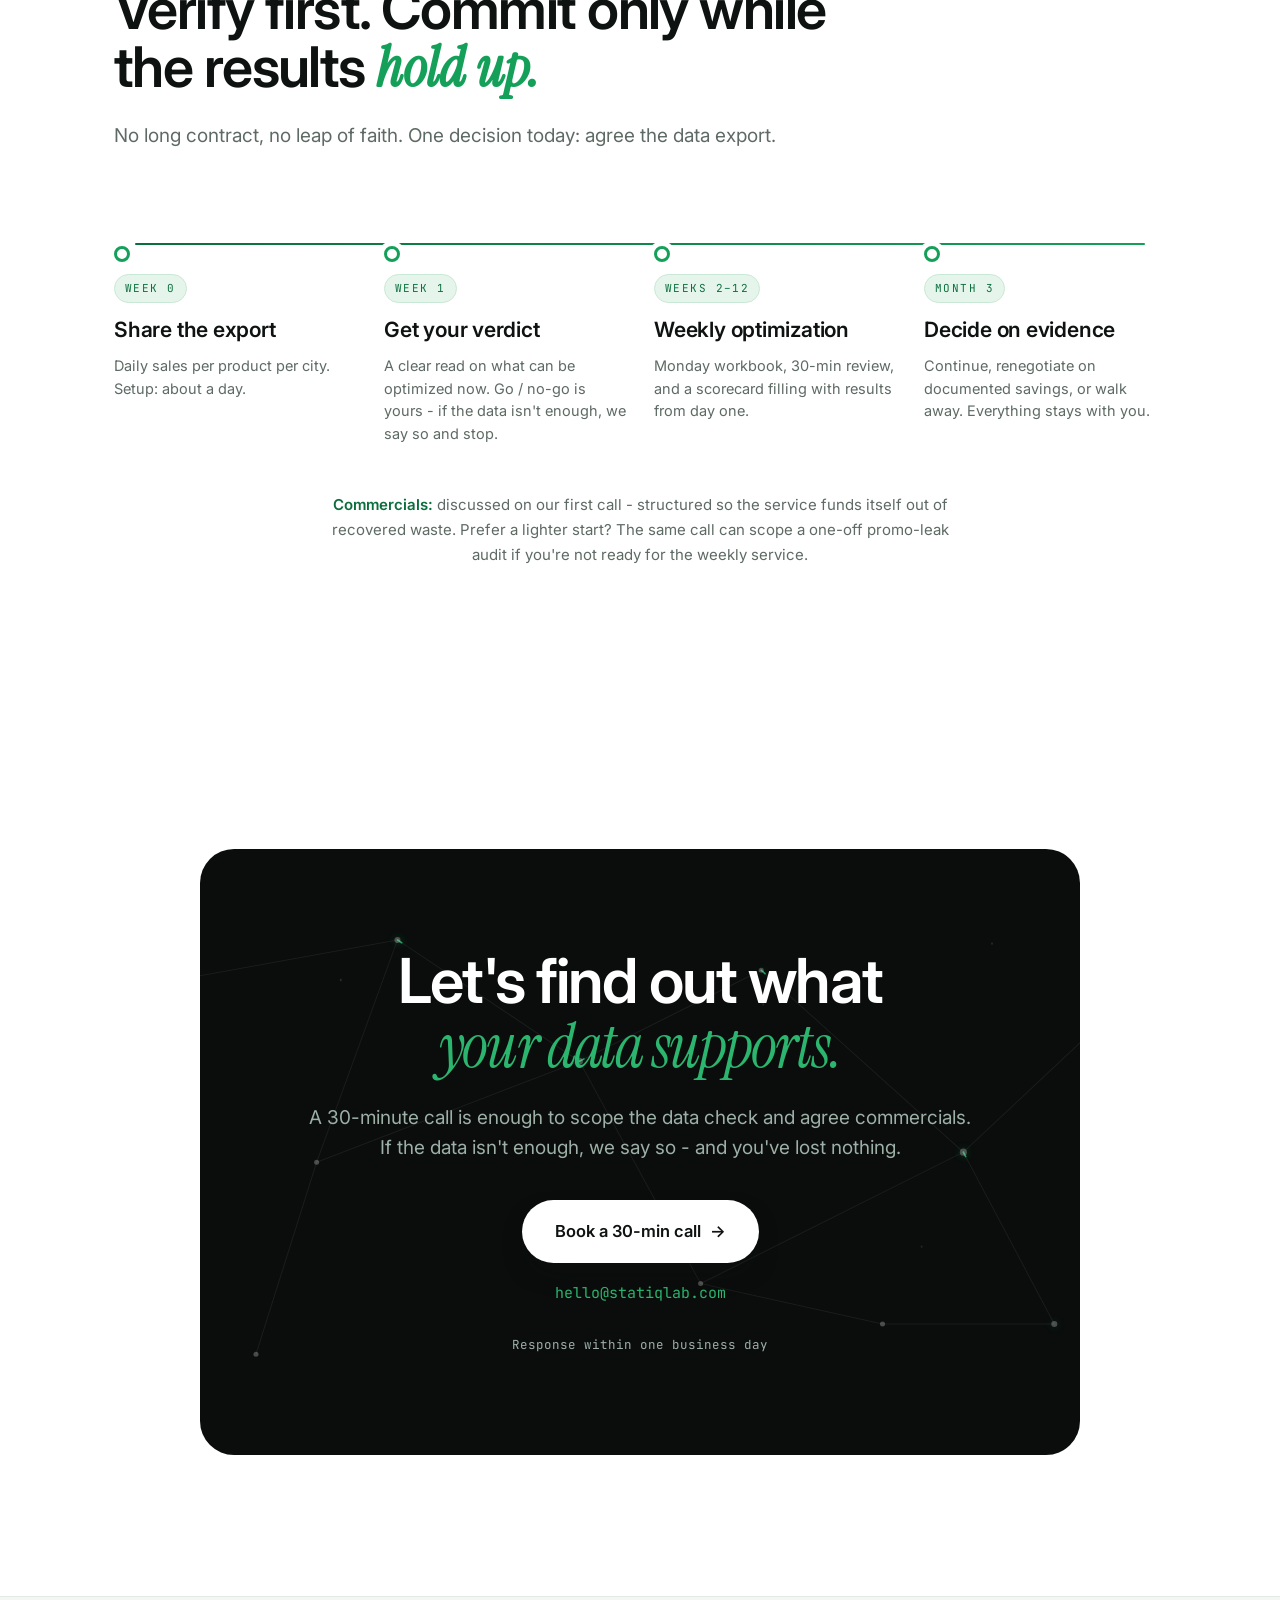
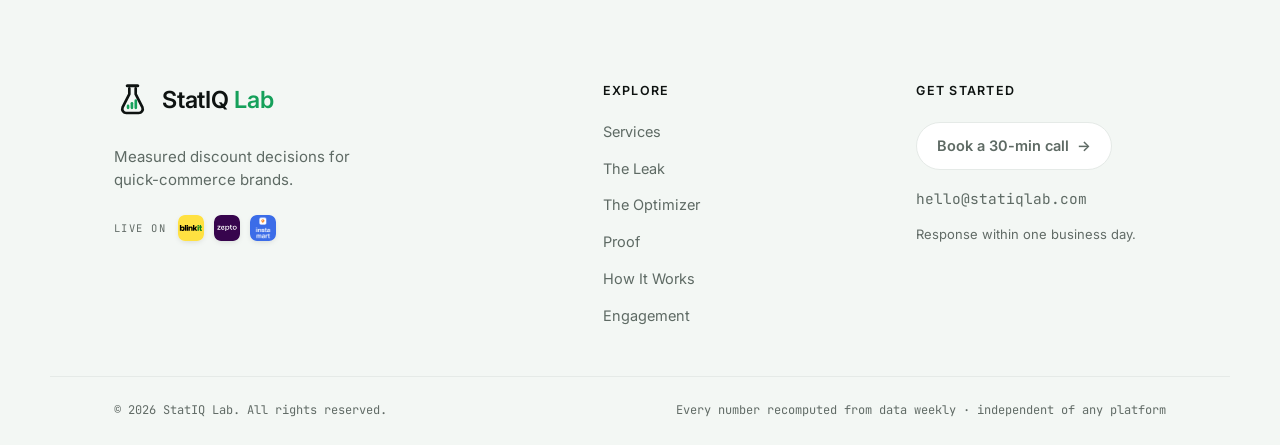
==== commit 664fc7bf: "Rebuild the footer into a proper multi-column layout Replace the thin logo+flat-nav footer with a st" ====
--- a/index.html
+++ b/index.html
@@ -765,9 +765,9 @@
 
   <!-- ===== FOOTER ===== -->
   <footer class="footer">
-    <div class="footer__inner">
+    <div class="footer__top">
       <div class="footer__brand">
-        <span class="brand">
+        <a href="#top" class="brand" aria-label="StatIQ Lab home">
           <svg class="brand__mark" viewBox="0 0 64 64" fill="none" aria-hidden="true">
             <path d="M23 6.5h18" stroke="currentColor" stroke-width="5.5" stroke-linecap="round"/>
             <path d="M26.5 11v10L14.8 44A7 7 0 0 0 21.3 53.6h21.4a7 7 0 0 0 6.5-9.6L37.5 21V11" stroke="currentColor" stroke-width="4.6" stroke-linecap="round" stroke-linejoin="round"/>
@@ -776,21 +776,37 @@
             <rect x="35.4" y="30" width="4.6" height="17" rx="2.3" fill="var(--green, #15a05a)"/>
           </svg>
           <span class="brand__text">StatIQ<span class="brand__dim">&nbsp;Lab</span></span>
-        </span>
-      </div>
-      <nav class="footer__nav" aria-label="Footer">
+        </a>
+        <p class="footer__pitch">Measured discount decisions for quick-commerce brands.</p>
+        <div class="footer__platforms" aria-label="Live on Blinkit, Zepto and Swiggy Instamart">
+          <span>Live on</span>
+          <img src="assets/blinkit.svg" alt="Blinkit" width="26" height="26" />
+          <img src="assets/zepto.svg" alt="Zepto" width="26" height="26" />
+          <img src="assets/instamart.png" alt="Swiggy Instamart" width="26" height="26" />
+        </div>
+      </div>
+
+      <nav class="footer__col" aria-label="Explore">
+        <h3 class="footer__heading">Explore</h3>
         <a href="#services">Services</a>
         <a href="#leak">The Leak</a>
         <a href="#optimizer">The Optimizer</a>
         <a href="#proof">Proof</a>
         <a href="#method">How It Works</a>
         <a href="#engagement">Engagement</a>
-        <a href="#contact">Contact</a>
       </nav>
+
+      <div class="footer__col footer__col--cta">
+        <h3 class="footer__heading">Get started</h3>
+        <a class="footer__cta" href="https://calendly.com/mr-pragadeeshwaran/discovery-call" target="_blank" rel="noopener">Book a 30-min call <span aria-hidden="true">→</span></a>
+        <a class="footer__contact" href="mailto:hello@statiqlab.com">hello@statiqlab.com</a>
+        <span class="footer__note">Response within one business day.</span>
+      </div>
     </div>
+
     <div class="footer__base">
-      <span>© <span id="year">2026</span> StatIQ Lab</span>
-      <span><a href="mailto:hello@statiqlab.com" class="footer__mail">hello@statiqlab.com</a> · every number recomputed from data weekly</span>
+      <span>© <span id="year">2026</span> StatIQ Lab. All rights reserved.</span>
+      <span>Every number recomputed from data weekly · independent of any platform</span>
     </div>
   </footer>
 
--- a/styles.css
+++ b/styles.css
@@ -1,5 +1,5 @@
 /* =========================================================
-   StatIQ Lab — Discount Optimizer single-page site
+   StatIQ Lab - Discount Optimizer single-page site
    Aesthetic: light, clean, geometric · white base · near-black
    text · green accent · dark panels used for the flagship offer
    ========================================================= */
@@ -975,14 +975,46 @@
    FOOTER
    ========================================================= */
 .footer { position: relative; z-index: 2; border-top: 1px solid var(--line); background: var(--bg-soft); }
-.footer__inner { max-width: var(--maxw); margin: 0 auto; padding: 60px var(--pad) 36px; display: flex; justify-content: space-between; gap: 40px; flex-wrap: wrap; }
-.footer__brand p { font-size: 14.5px; color: var(--muted); max-width: 38ch; margin-top: 14px; }
-.footer__nav { display: flex; gap: 26px; flex-wrap: wrap; align-items: center; }
-.footer__nav a { font-size: 14.5px; color: var(--muted); transition: color .25s; }
-.footer__nav a:hover { color: var(--green-deep); }
-.footer__base { max-width: var(--maxw); margin: 0 auto; padding: 22px var(--pad); border-top: 1px solid var(--line); display: flex; justify-content: space-between; gap: 16px; flex-wrap: wrap; font-family: var(--ff-mono); font-size: 12px; color: var(--faint); }
-.footer__mail { color: var(--green-deep); border-bottom: 1px solid transparent; transition: border-color .25s; }
-.footer__mail:hover { border-bottom-color: var(--green-deep); }
+.footer__top {
+  max-width: var(--maxw); margin: 0 auto;
+  padding: clamp(56px, 7vw, 84px) var(--pad) 48px;
+  display: grid; grid-template-columns: 1.7fr 1fr 1fr; gap: clamp(36px, 5vw, 72px);
+}
+
+.footer__brand .brand { display: inline-flex; }
+.footer__pitch { font-size: 15px; color: var(--muted); max-width: 30ch; line-height: 1.55; margin-top: 18px; }
+.footer__platforms { display: flex; align-items: center; gap: 10px; margin-top: 24px; flex-wrap: wrap; }
+.footer__platforms span { font-family: var(--ff-mono); font-size: 10.5px; letter-spacing: .14em; text-transform: uppercase; color: var(--faint); margin-right: 2px; }
+.footer__platforms img { width: 26px; height: 26px; border-radius: 7px; box-shadow: 0 2px 6px -2px rgba(14,19,17,.16); transition: transform .3s var(--ease-spring); }
+.footer__platforms img:hover { transform: translateY(-3px); }
+
+.footer__col { display: flex; flex-direction: column; align-items: flex-start; gap: 13px; }
+.footer__heading {
+  font-family: var(--ff-display); font-size: 12.5px; font-weight: 600;
+  letter-spacing: .1em; text-transform: uppercase; color: var(--ink); margin-bottom: 5px;
+}
+.footer__col a { font-size: 14.5px; color: var(--muted); transition: color .25s var(--ease), transform .25s var(--ease); }
+.footer__col > a:not(.footer__cta):hover { color: var(--green-deep); transform: translateX(3px); }
+
+.footer__cta {
+  display: inline-flex; align-items: center; gap: 8px; margin: 2px 0 4px;
+  font-family: var(--ff-body); font-weight: 600; font-size: 14.5px; color: var(--ink);
+  padding: 11px 20px; border-radius: 999px; border: 1px solid var(--line); background: #fff;
+  transition: border-color .25s, transform .25s var(--ease), box-shadow .3s var(--ease), color .25s;
+}
+.footer__cta:hover { border-color: var(--green); color: var(--green-deep); transform: translateY(-2px); box-shadow: 0 14px 26px -16px rgba(14,19,17,.45); }
+.footer__cta span { transition: transform .3s var(--ease); }
+.footer__cta:hover span { transform: translateX(4px); }
+.footer__contact { font-family: var(--ff-mono); font-size: 13.5px; color: var(--green-deep); border-bottom: 1px solid transparent; transition: border-color .25s; }
+.footer__contact:hover { border-bottom-color: var(--green-deep); }
+.footer__note { font-size: 13px; color: var(--faint); }
+
+.footer__base {
+  max-width: var(--maxw); margin: 0 auto; padding: 24px var(--pad);
+  border-top: 1px solid var(--line);
+  display: flex; justify-content: space-between; gap: 16px; flex-wrap: wrap;
+  font-family: var(--ff-mono); font-size: 12px; color: var(--faint);
+}
 
 /* =========================================================
    NODE-NETWORK FX (contact panel)
@@ -1093,8 +1125,13 @@
   .finding-card { display: none; }
 }
 
+@media (max-width: 900px) {
+  .footer__top { grid-template-columns: 1fr 1fr; gap: 44px 40px; }
+  .footer__brand { grid-column: 1 / -1; }
+}
+
 @media (max-width: 720px) {
-  /* the hero badge copy wraps at phone widths — drop the pill chrome so it reads as plain label lines */
+  /* the hero badge copy wraps at phone widths - drop the pill chrome so it reads as plain label lines */
   .hero .eyebrow {
     border: 0; padding: 0; background: none; box-shadow: none;
     backdrop-filter: none; -webkit-backdrop-filter: none;
@@ -1102,7 +1139,8 @@
   }
   .actions4 { grid-template-columns: 1fr; }
   .proof__cards { grid-template-columns: 1fr; }
-  .footer__inner { flex-direction: column; gap: 28px; }
+  .footer__top { grid-template-columns: 1fr; gap: 40px; }
+  .footer__base { flex-direction: column; gap: 10px; }
   .workbook__cols { grid-template-columns: 1.4fr 1fr 66px; }
   .workbook__cols span:nth-child(3) { display: none; }
   .wb-row { grid-template-columns: 1.4fr 1fr 66px; }
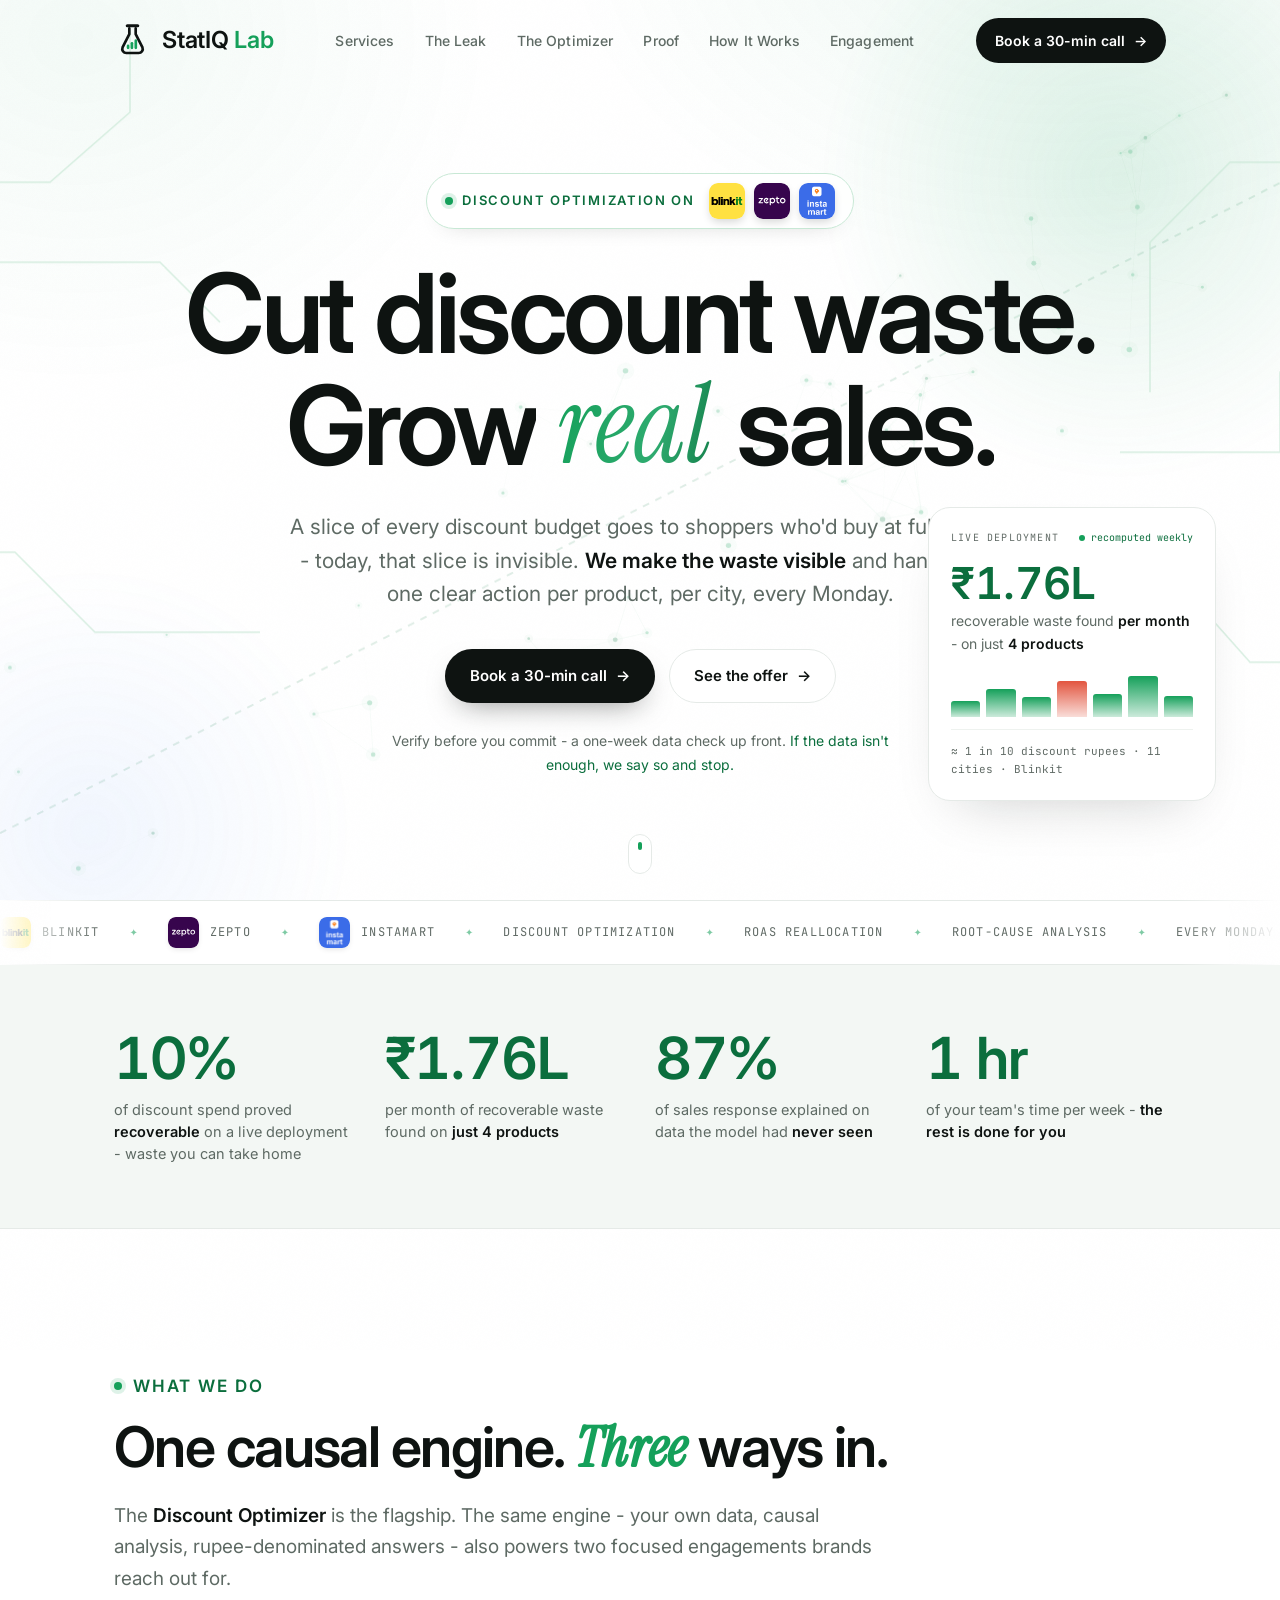
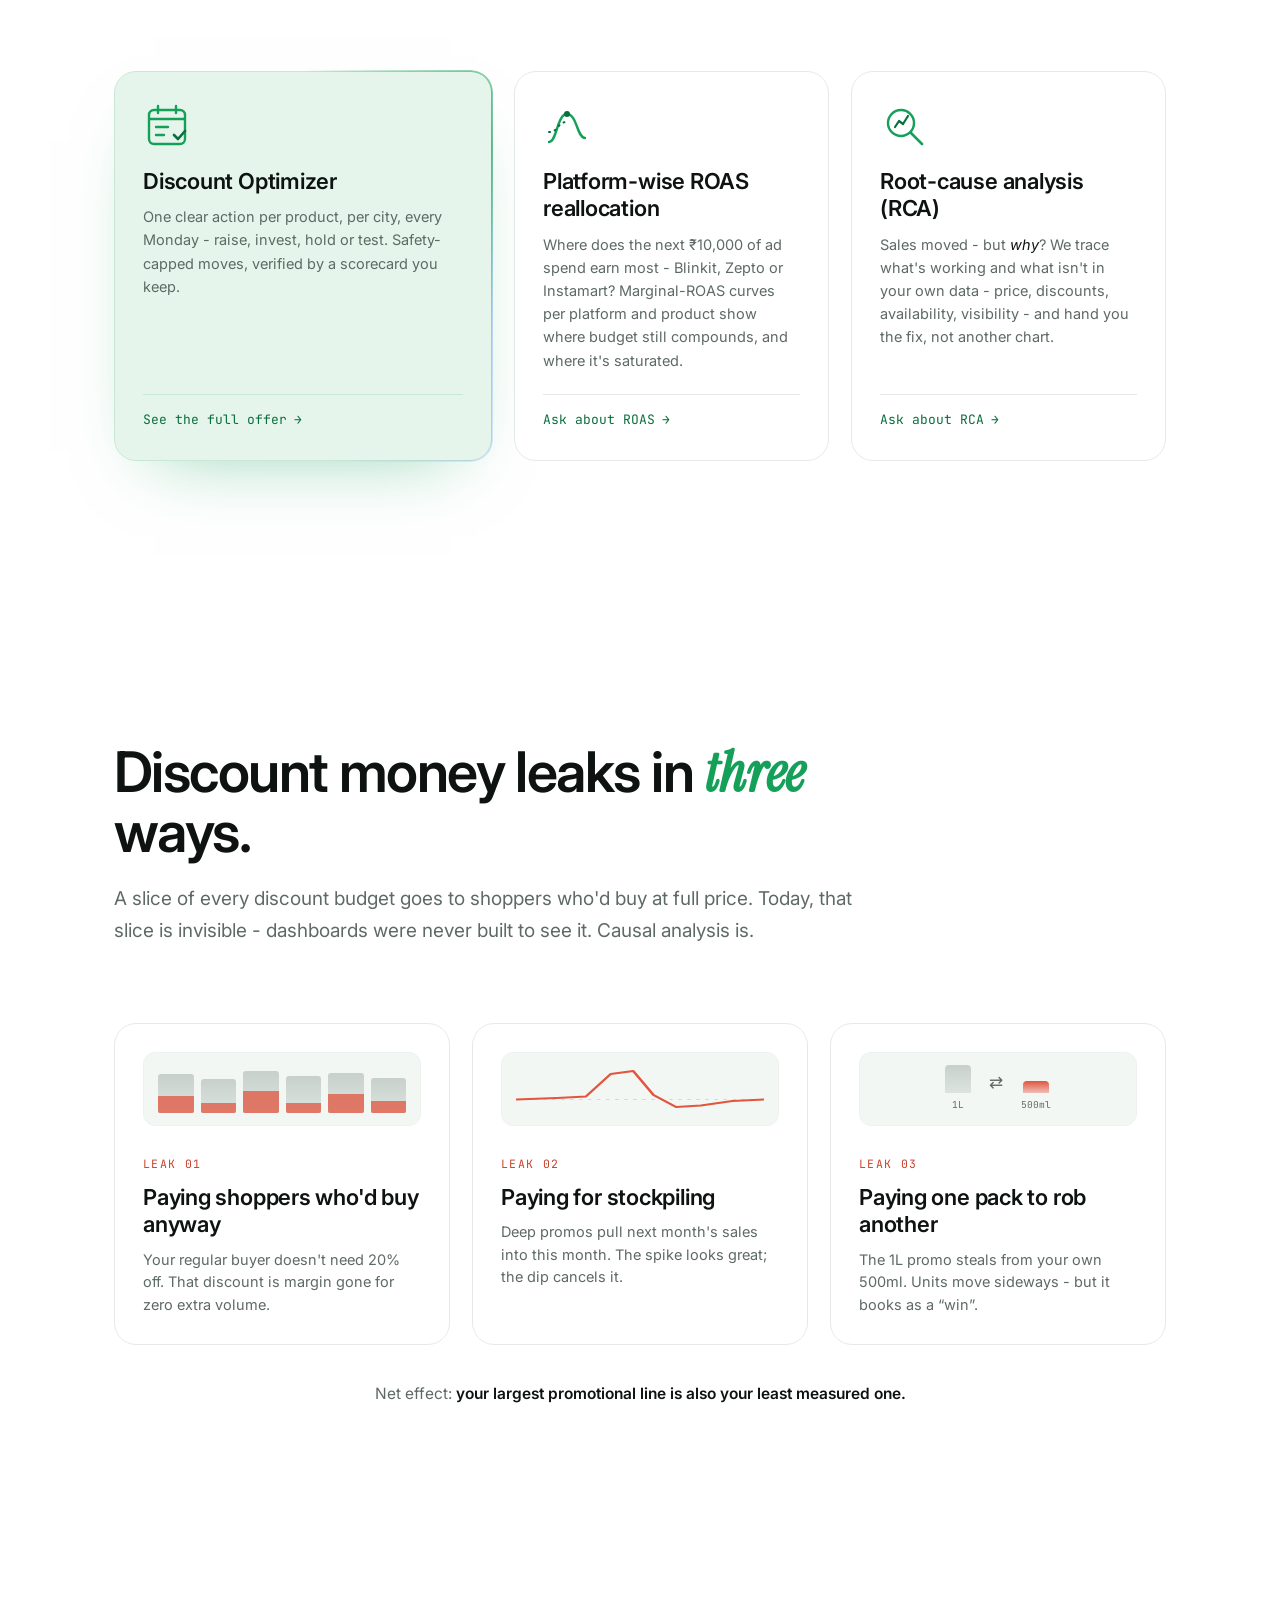
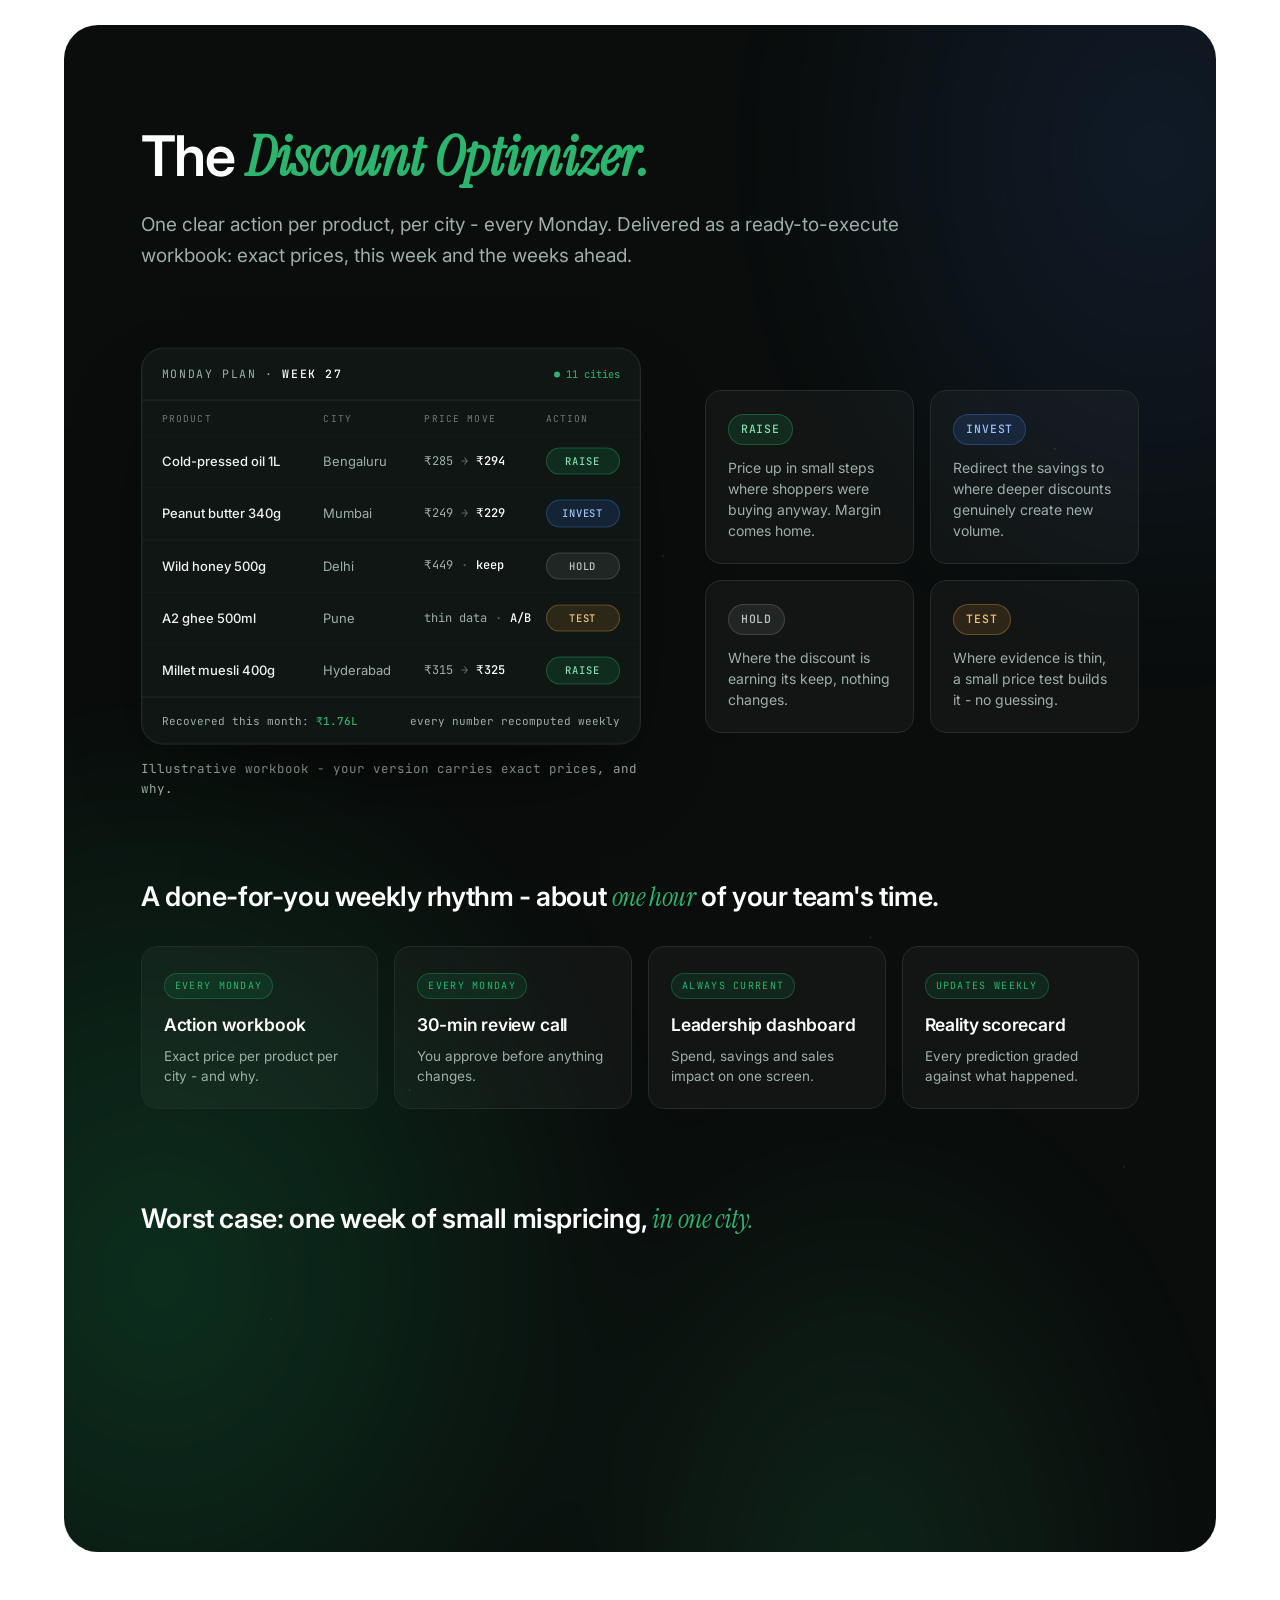
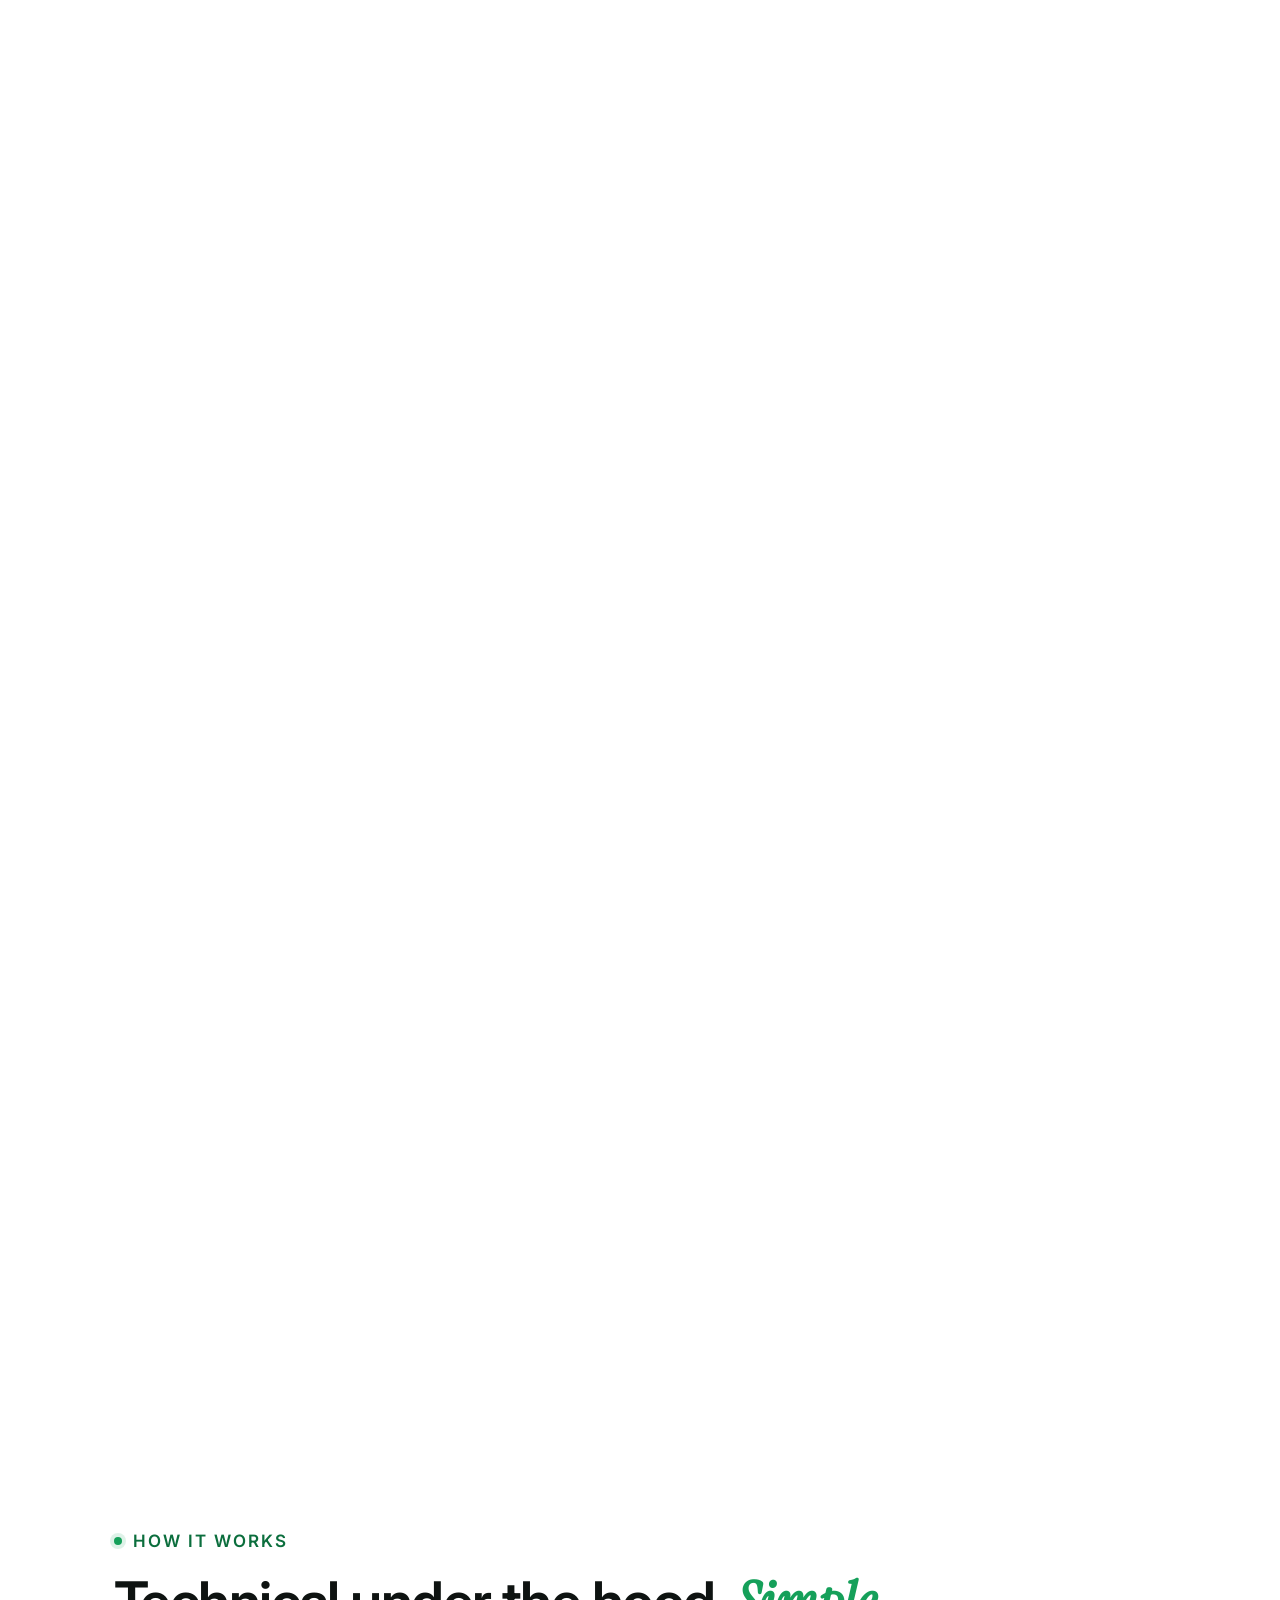
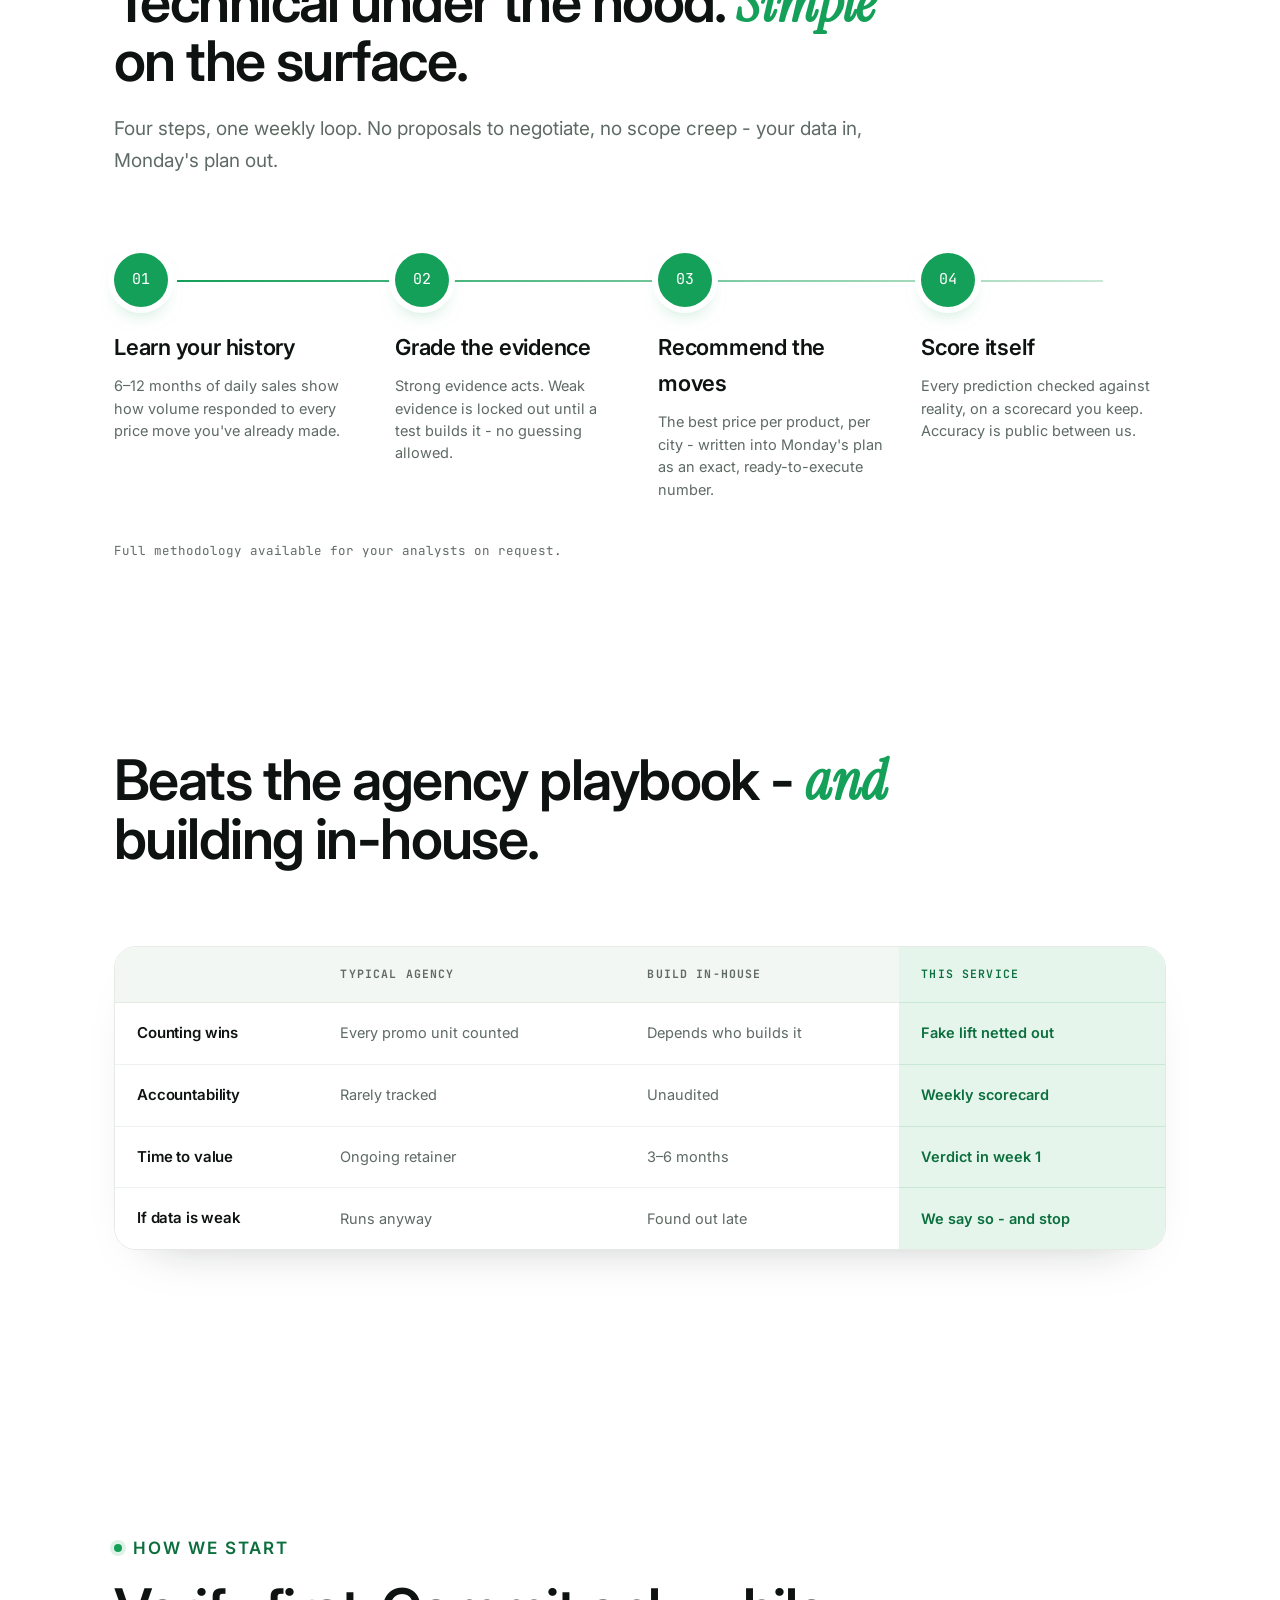
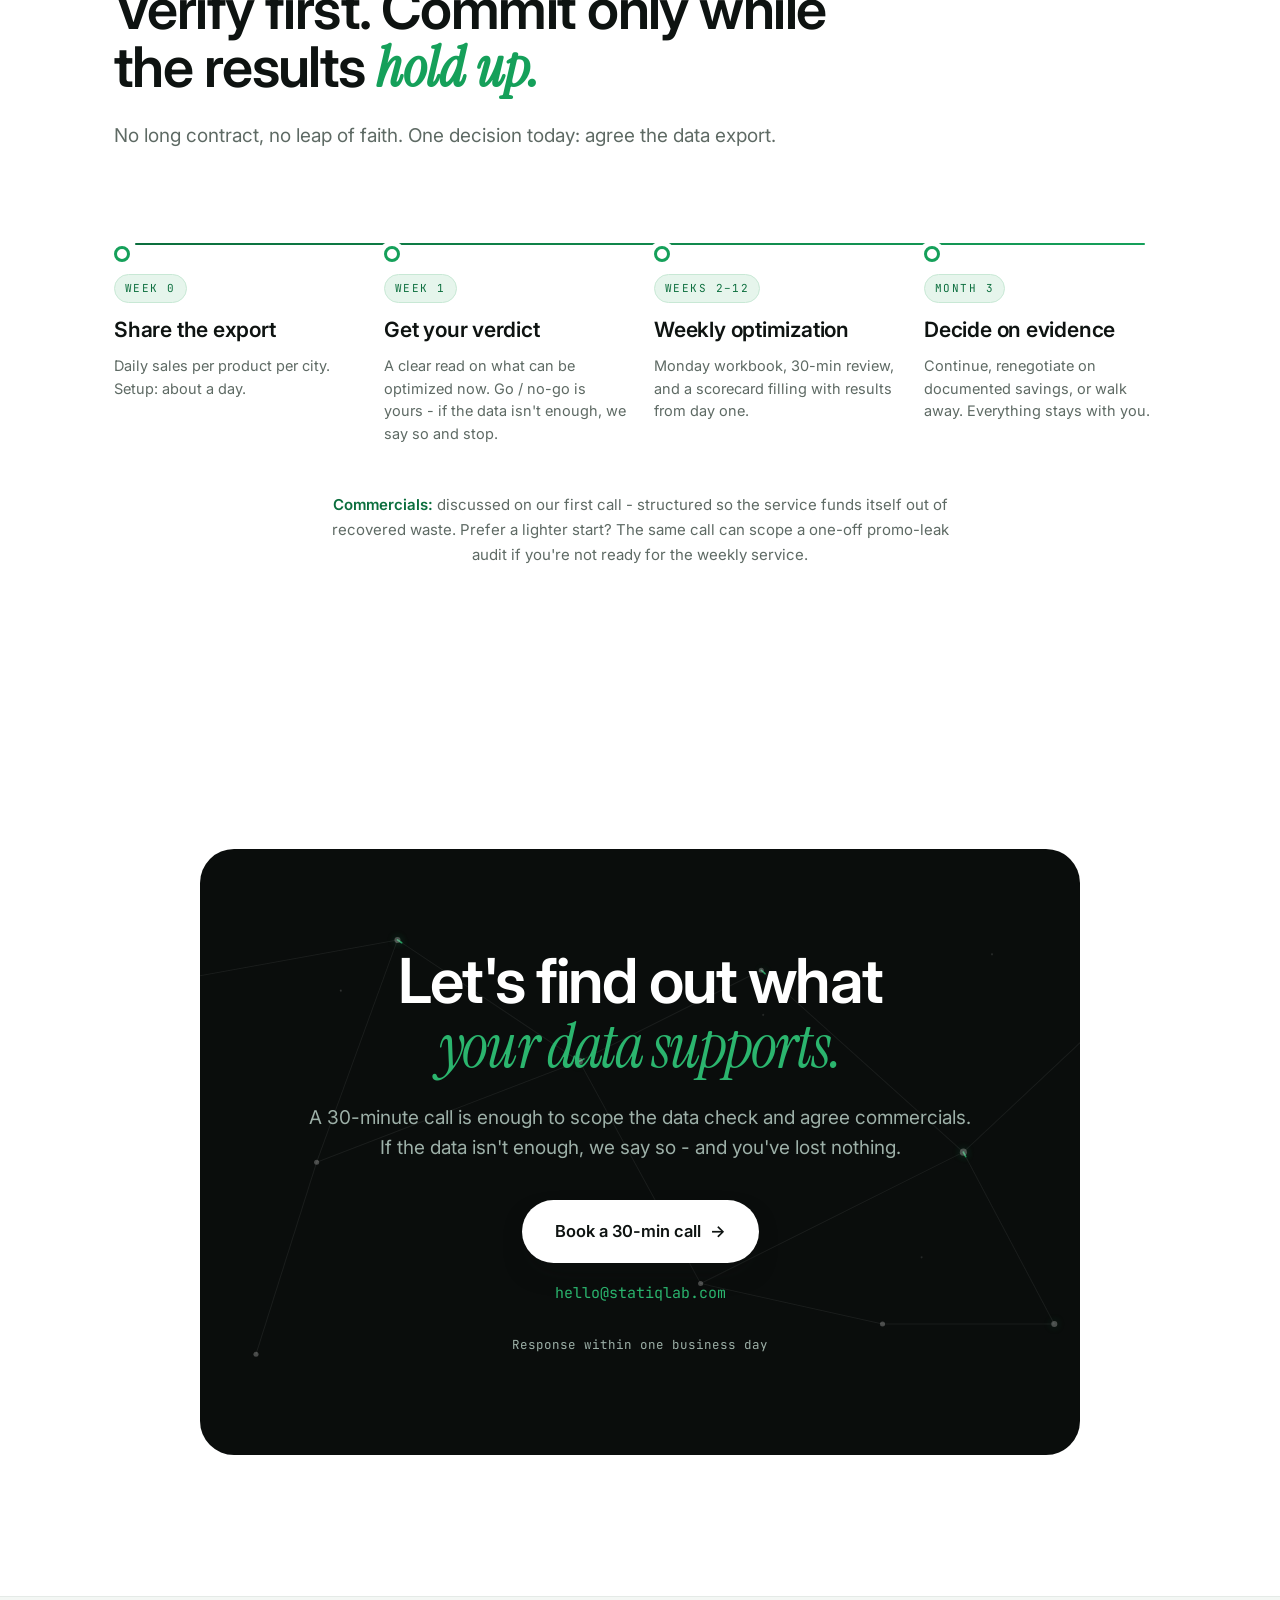
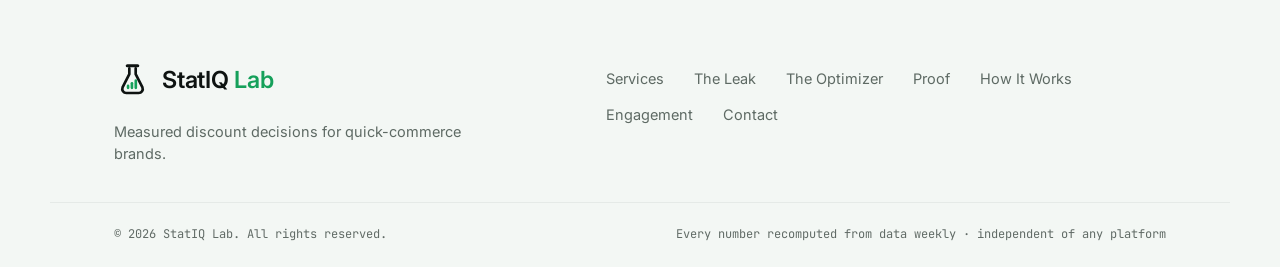
==== commit 14fe6571: "Slim the footer: drop Get started + Live on, lay Explore links inline Remove the Get started column " ====
--- a/index.html
+++ b/index.html
@@ -778,30 +778,17 @@
           <span class="brand__text">StatIQ<span class="brand__dim">&nbsp;Lab</span></span>
         </a>
         <p class="footer__pitch">Measured discount decisions for quick-commerce brands.</p>
-        <div class="footer__platforms" aria-label="Live on Blinkit, Zepto and Swiggy Instamart">
-          <span>Live on</span>
-          <img src="assets/blinkit.svg" alt="Blinkit" width="26" height="26" />
-          <img src="assets/zepto.svg" alt="Zepto" width="26" height="26" />
-          <img src="assets/instamart.png" alt="Swiggy Instamart" width="26" height="26" />
-        </div>
-      </div>
-
-      <nav class="footer__col" aria-label="Explore">
-        <h3 class="footer__heading">Explore</h3>
+      </div>
+
+      <nav class="footer__nav" aria-label="Explore">
         <a href="#services">Services</a>
         <a href="#leak">The Leak</a>
         <a href="#optimizer">The Optimizer</a>
         <a href="#proof">Proof</a>
         <a href="#method">How It Works</a>
         <a href="#engagement">Engagement</a>
+        <a href="#contact">Contact</a>
       </nav>
-
-      <div class="footer__col footer__col--cta">
-        <h3 class="footer__heading">Get started</h3>
-        <a class="footer__cta" href="https://calendly.com/mr-pragadeeshwaran/discovery-call" target="_blank" rel="noopener">Book a 30-min call <span aria-hidden="true">→</span></a>
-        <a class="footer__contact" href="mailto:hello@statiqlab.com">hello@statiqlab.com</a>
-        <span class="footer__note">Response within one business day.</span>
-      </div>
     </div>
 
     <div class="footer__base">
--- a/styles.css
+++ b/styles.css
@@ -977,40 +977,31 @@
 .footer { position: relative; z-index: 2; border-top: 1px solid var(--line); background: var(--bg-soft); }
 .footer__top {
   max-width: var(--maxw); margin: 0 auto;
-  padding: clamp(56px, 7vw, 84px) var(--pad) 48px;
-  display: grid; grid-template-columns: 1.7fr 1fr 1fr; gap: clamp(36px, 5vw, 72px);
-}
-
+  padding: clamp(44px, 5.5vw, 64px) var(--pad) 36px;
+  display: flex; justify-content: space-between; align-items: flex-start;
+  gap: 32px 56px; flex-wrap: wrap;
+}
+.footer__brand { max-width: 34ch; }
 .footer__brand .brand { display: inline-flex; }
-.footer__pitch { font-size: 15px; color: var(--muted); max-width: 30ch; line-height: 1.55; margin-top: 18px; }
-.footer__platforms { display: flex; align-items: center; gap: 10px; margin-top: 24px; flex-wrap: wrap; }
-.footer__platforms span { font-family: var(--ff-mono); font-size: 10.5px; letter-spacing: .14em; text-transform: uppercase; color: var(--faint); margin-right: 2px; }
-.footer__platforms img { width: 26px; height: 26px; border-radius: 7px; box-shadow: 0 2px 6px -2px rgba(14,19,17,.16); transition: transform .3s var(--ease-spring); }
-.footer__platforms img:hover { transform: translateY(-3px); }
-
-.footer__col { display: flex; flex-direction: column; align-items: flex-start; gap: 13px; }
-.footer__heading {
-  font-family: var(--ff-display); font-size: 12.5px; font-weight: 600;
-  letter-spacing: .1em; text-transform: uppercase; color: var(--ink); margin-bottom: 5px;
-}
-.footer__col a { font-size: 14.5px; color: var(--muted); transition: color .25s var(--ease), transform .25s var(--ease); }
-.footer__col > a:not(.footer__cta):hover { color: var(--green-deep); transform: translateX(3px); }
-
-.footer__cta {
-  display: inline-flex; align-items: center; gap: 8px; margin: 2px 0 4px;
-  font-family: var(--ff-body); font-weight: 600; font-size: 14.5px; color: var(--ink);
-  padding: 11px 20px; border-radius: 999px; border: 1px solid var(--line); background: #fff;
-  transition: border-color .25s, transform .25s var(--ease), box-shadow .3s var(--ease), color .25s;
-}
-.footer__cta:hover { border-color: var(--green); color: var(--green-deep); transform: translateY(-2px); box-shadow: 0 14px 26px -16px rgba(14,19,17,.45); }
-.footer__cta span { transition: transform .3s var(--ease); }
-.footer__cta:hover span { transform: translateX(4px); }
-.footer__contact { font-family: var(--ff-mono); font-size: 13.5px; color: var(--green-deep); border-bottom: 1px solid transparent; transition: border-color .25s; }
-.footer__contact:hover { border-bottom-color: var(--green-deep); }
-.footer__note { font-size: 13px; color: var(--faint); }
+.footer__pitch { font-size: 14.5px; color: var(--muted); line-height: 1.55; margin-top: 14px; }
+
+.footer__nav {
+  display: flex; flex-wrap: wrap; align-items: center;
+  gap: 12px 30px; max-width: 560px; padding-top: 6px;
+}
+.footer__nav a {
+  font-size: 14.5px; color: var(--muted); position: relative;
+  transition: color .25s var(--ease);
+}
+.footer__nav a::after {
+  content: ""; position: absolute; left: 0; bottom: -3px; height: 1.5px; width: 0;
+  background: var(--green); transition: width .3s var(--ease);
+}
+.footer__nav a:hover { color: var(--green-deep); }
+.footer__nav a:hover::after { width: 100%; }
 
 .footer__base {
-  max-width: var(--maxw); margin: 0 auto; padding: 24px var(--pad);
+  max-width: var(--maxw); margin: 0 auto; padding: 22px var(--pad);
   border-top: 1px solid var(--line);
   display: flex; justify-content: space-between; gap: 16px; flex-wrap: wrap;
   font-family: var(--ff-mono); font-size: 12px; color: var(--faint);
@@ -1125,11 +1116,6 @@
   .finding-card { display: none; }
 }
 
-@media (max-width: 900px) {
-  .footer__top { grid-template-columns: 1fr 1fr; gap: 44px 40px; }
-  .footer__brand { grid-column: 1 / -1; }
-}
-
 @media (max-width: 720px) {
   /* the hero badge copy wraps at phone widths - drop the pill chrome so it reads as plain label lines */
   .hero .eyebrow {
@@ -1139,7 +1125,7 @@
   }
   .actions4 { grid-template-columns: 1fr; }
   .proof__cards { grid-template-columns: 1fr; }
-  .footer__top { grid-template-columns: 1fr; gap: 40px; }
+  .footer__top { gap: 26px; }
   .footer__base { flex-direction: column; gap: 10px; }
   .workbook__cols { grid-template-columns: 1.4fr 1fr 66px; }
   .workbook__cols span:nth-child(3) { display: none; }
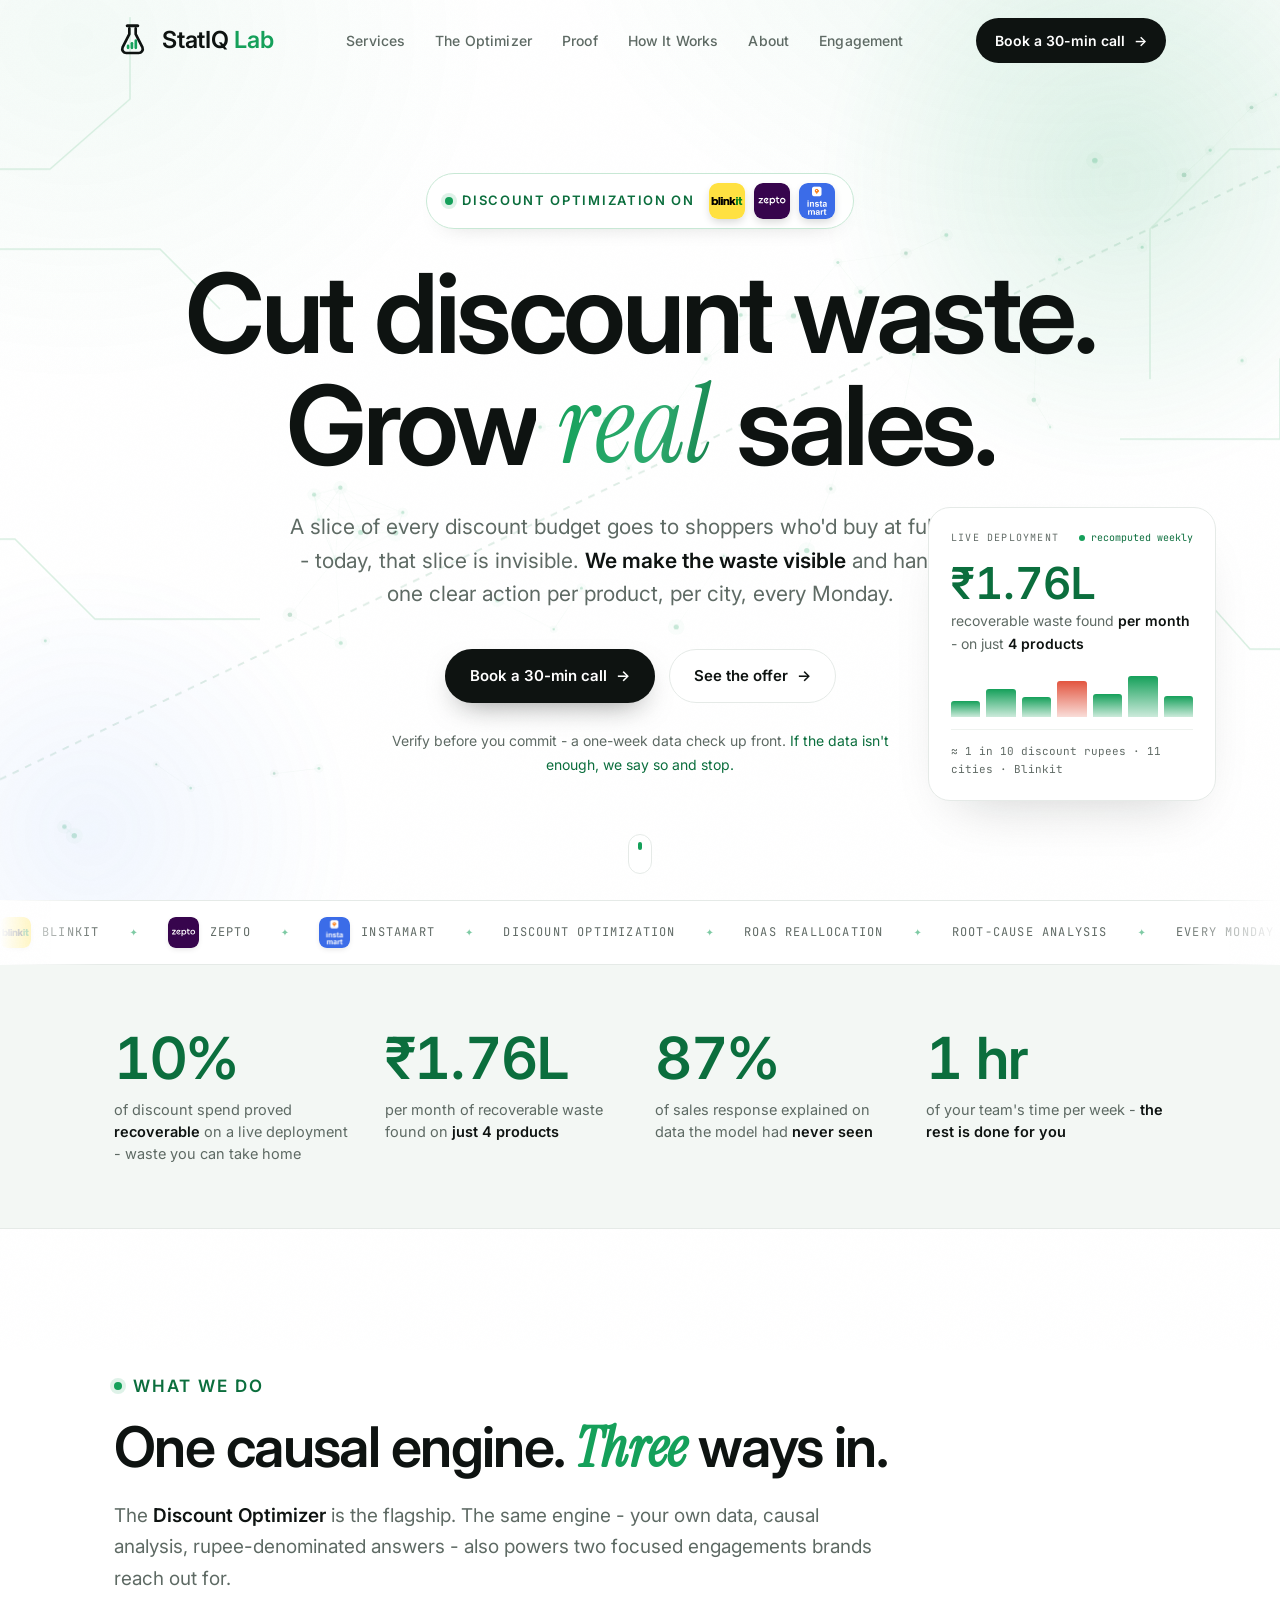
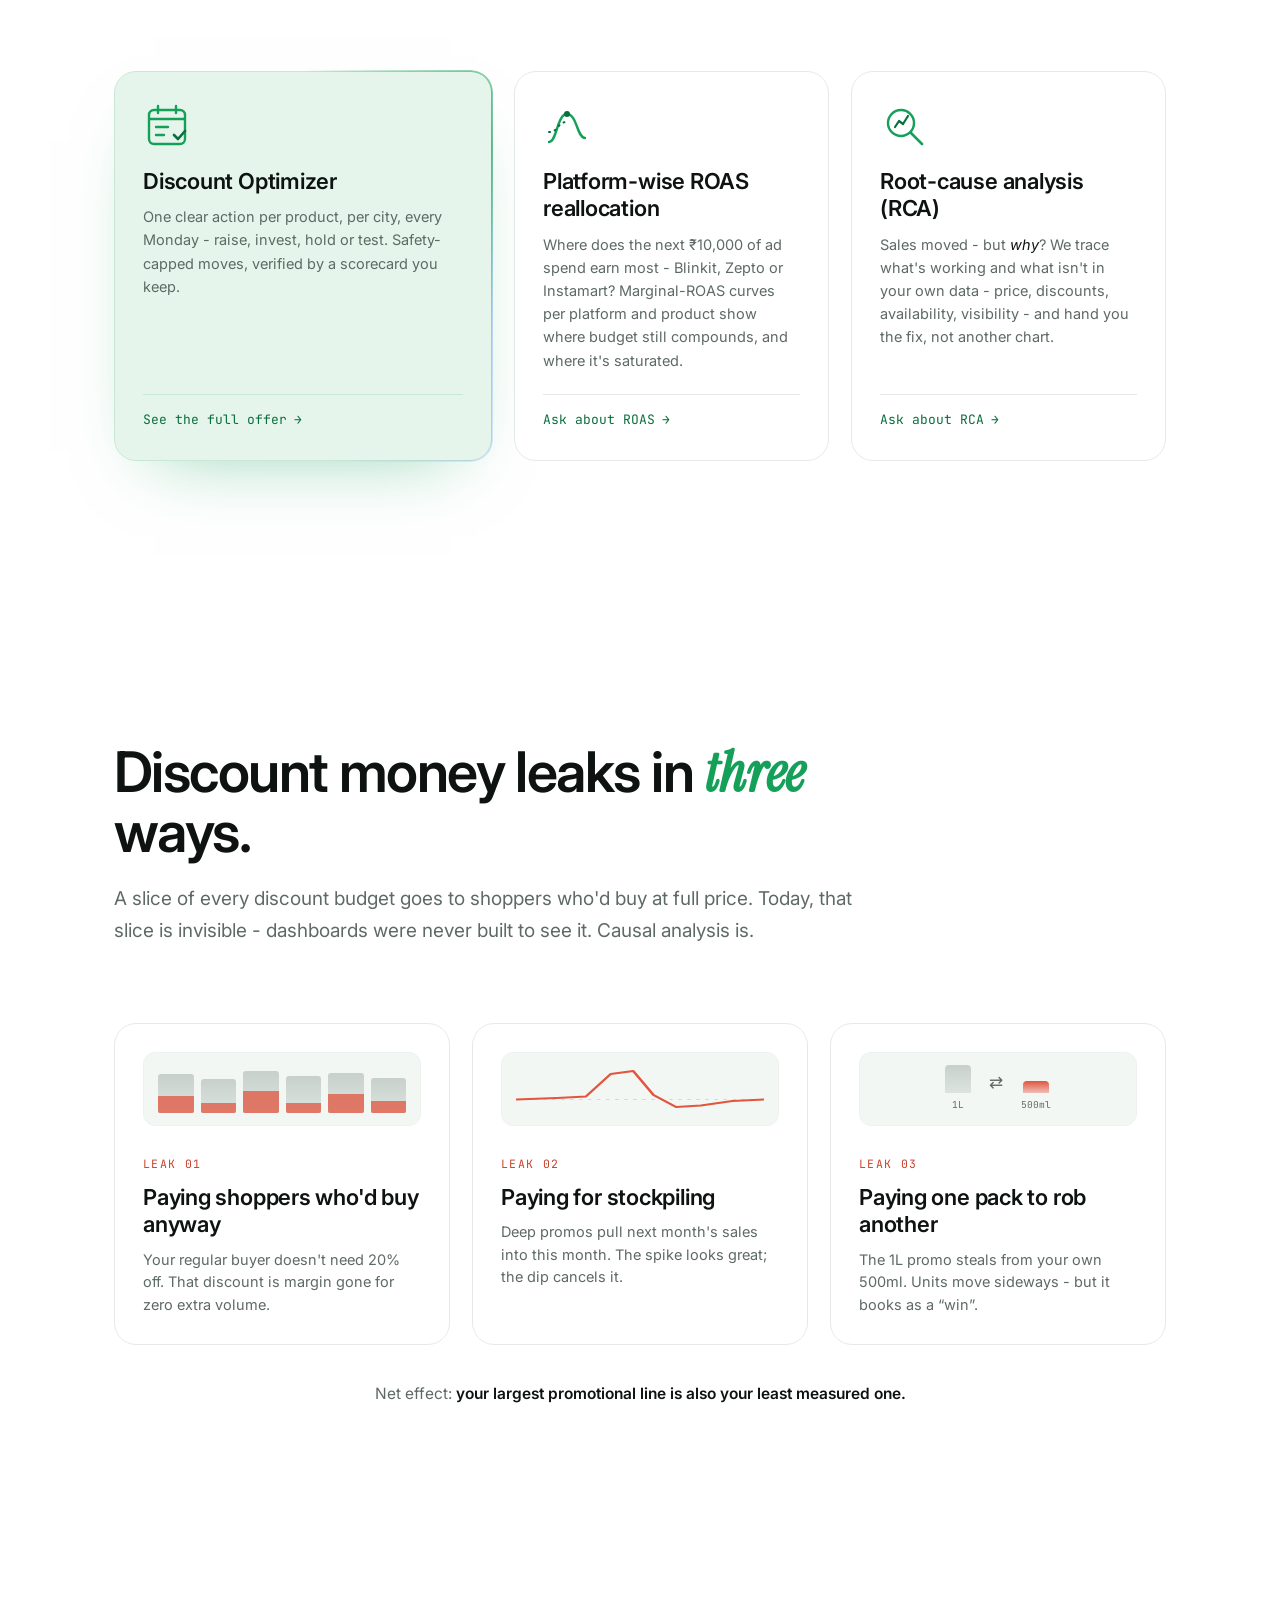
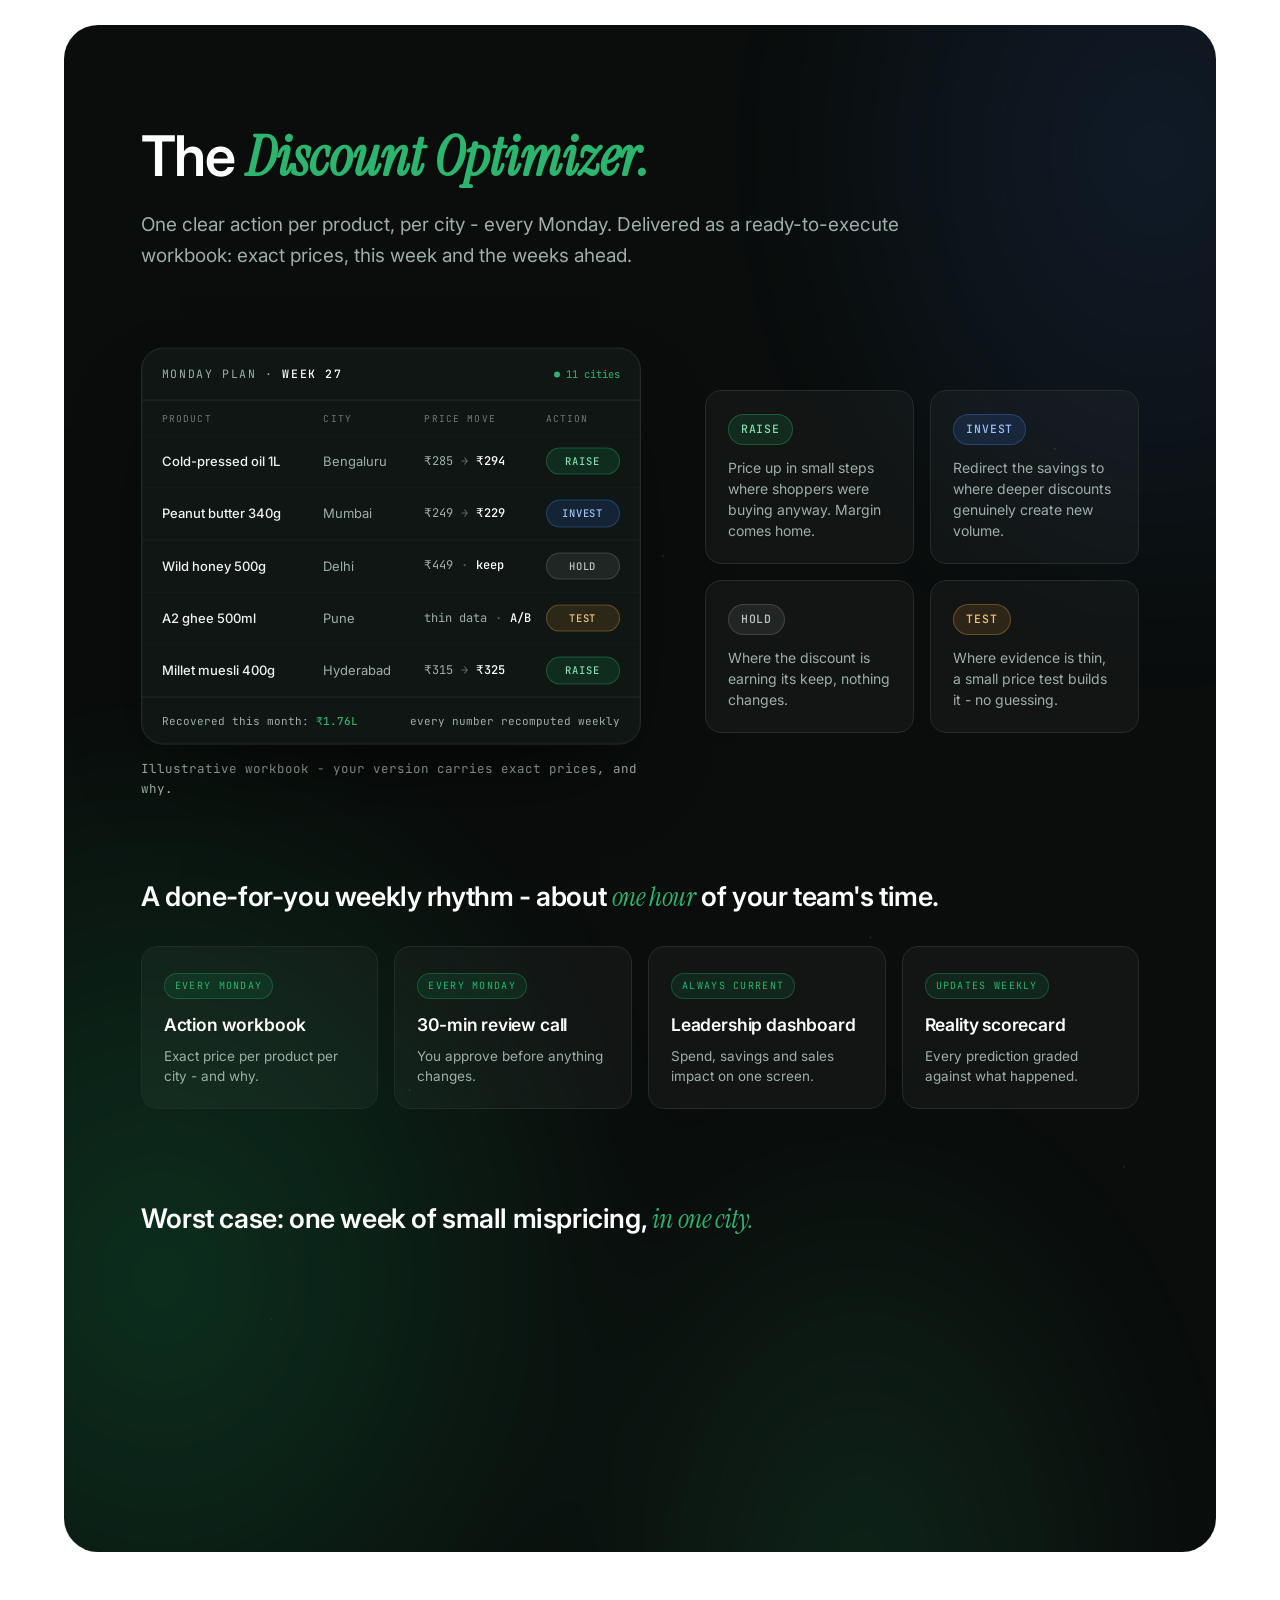
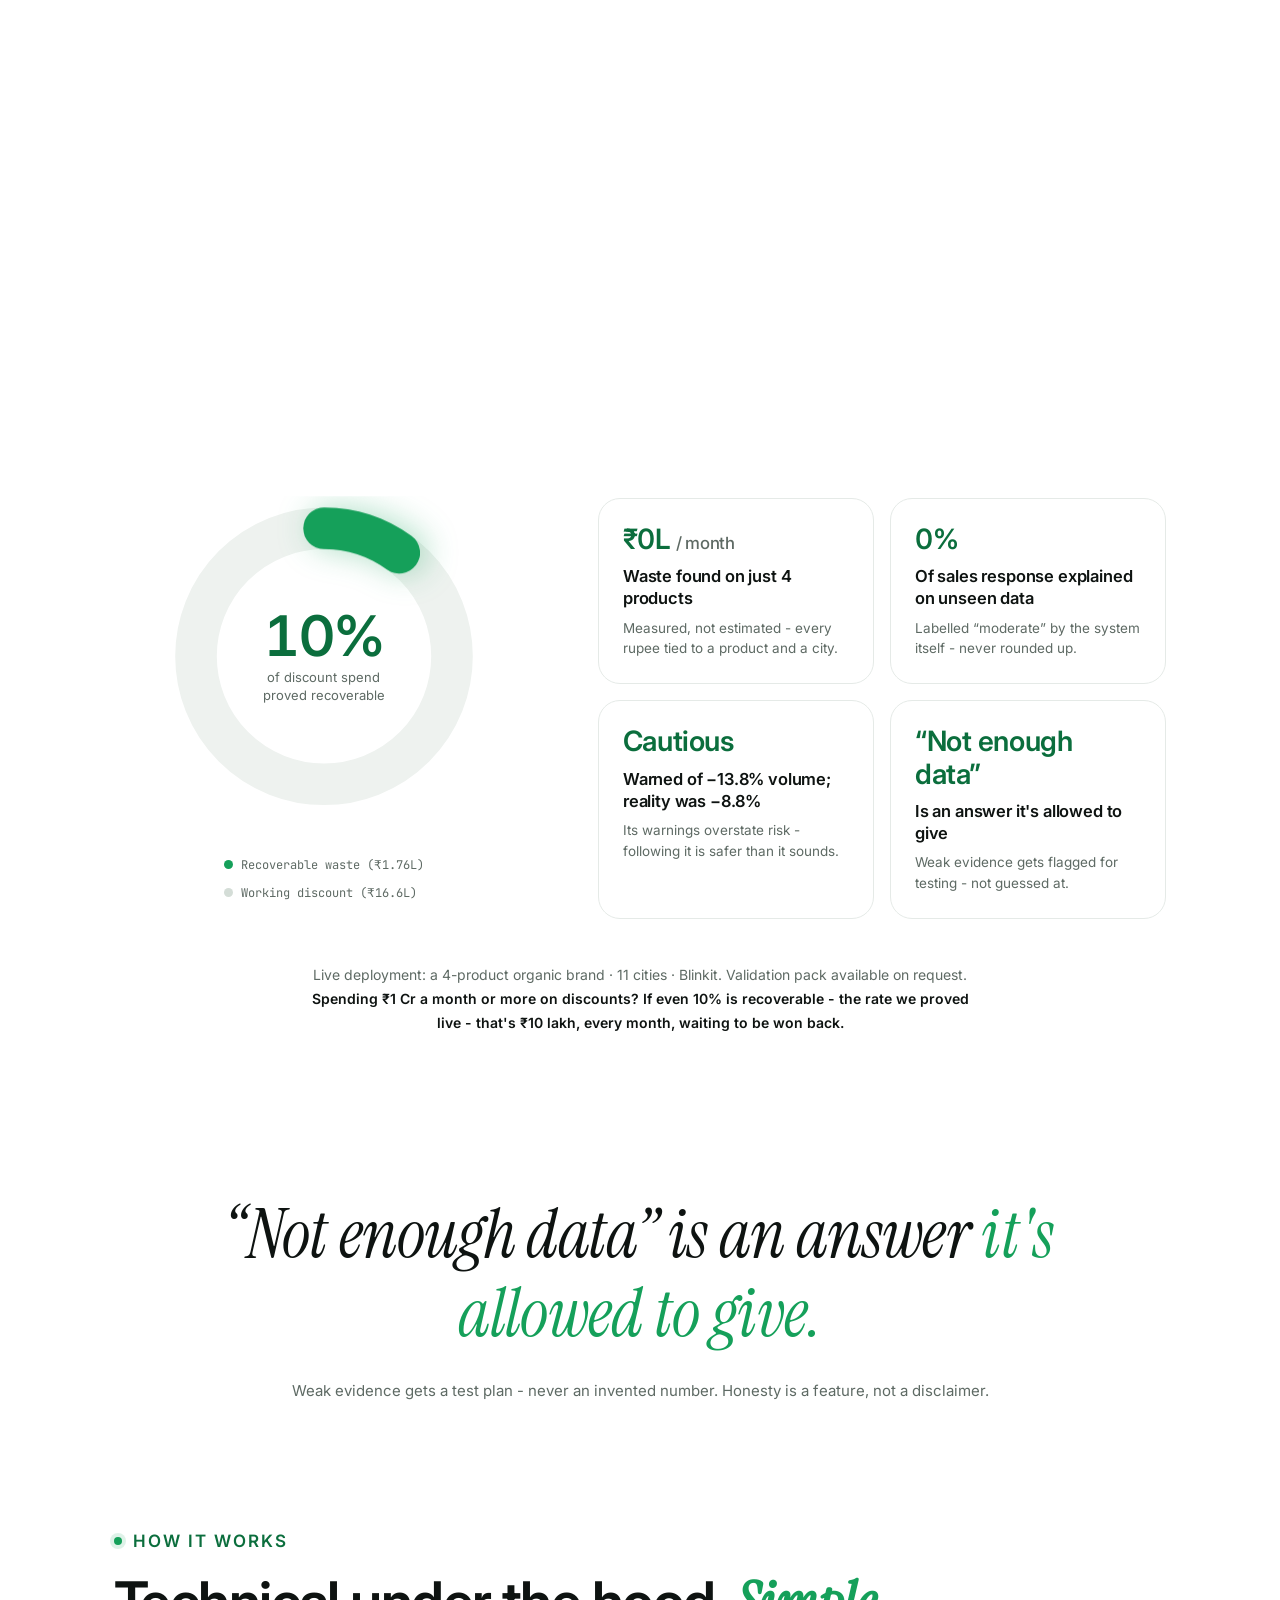
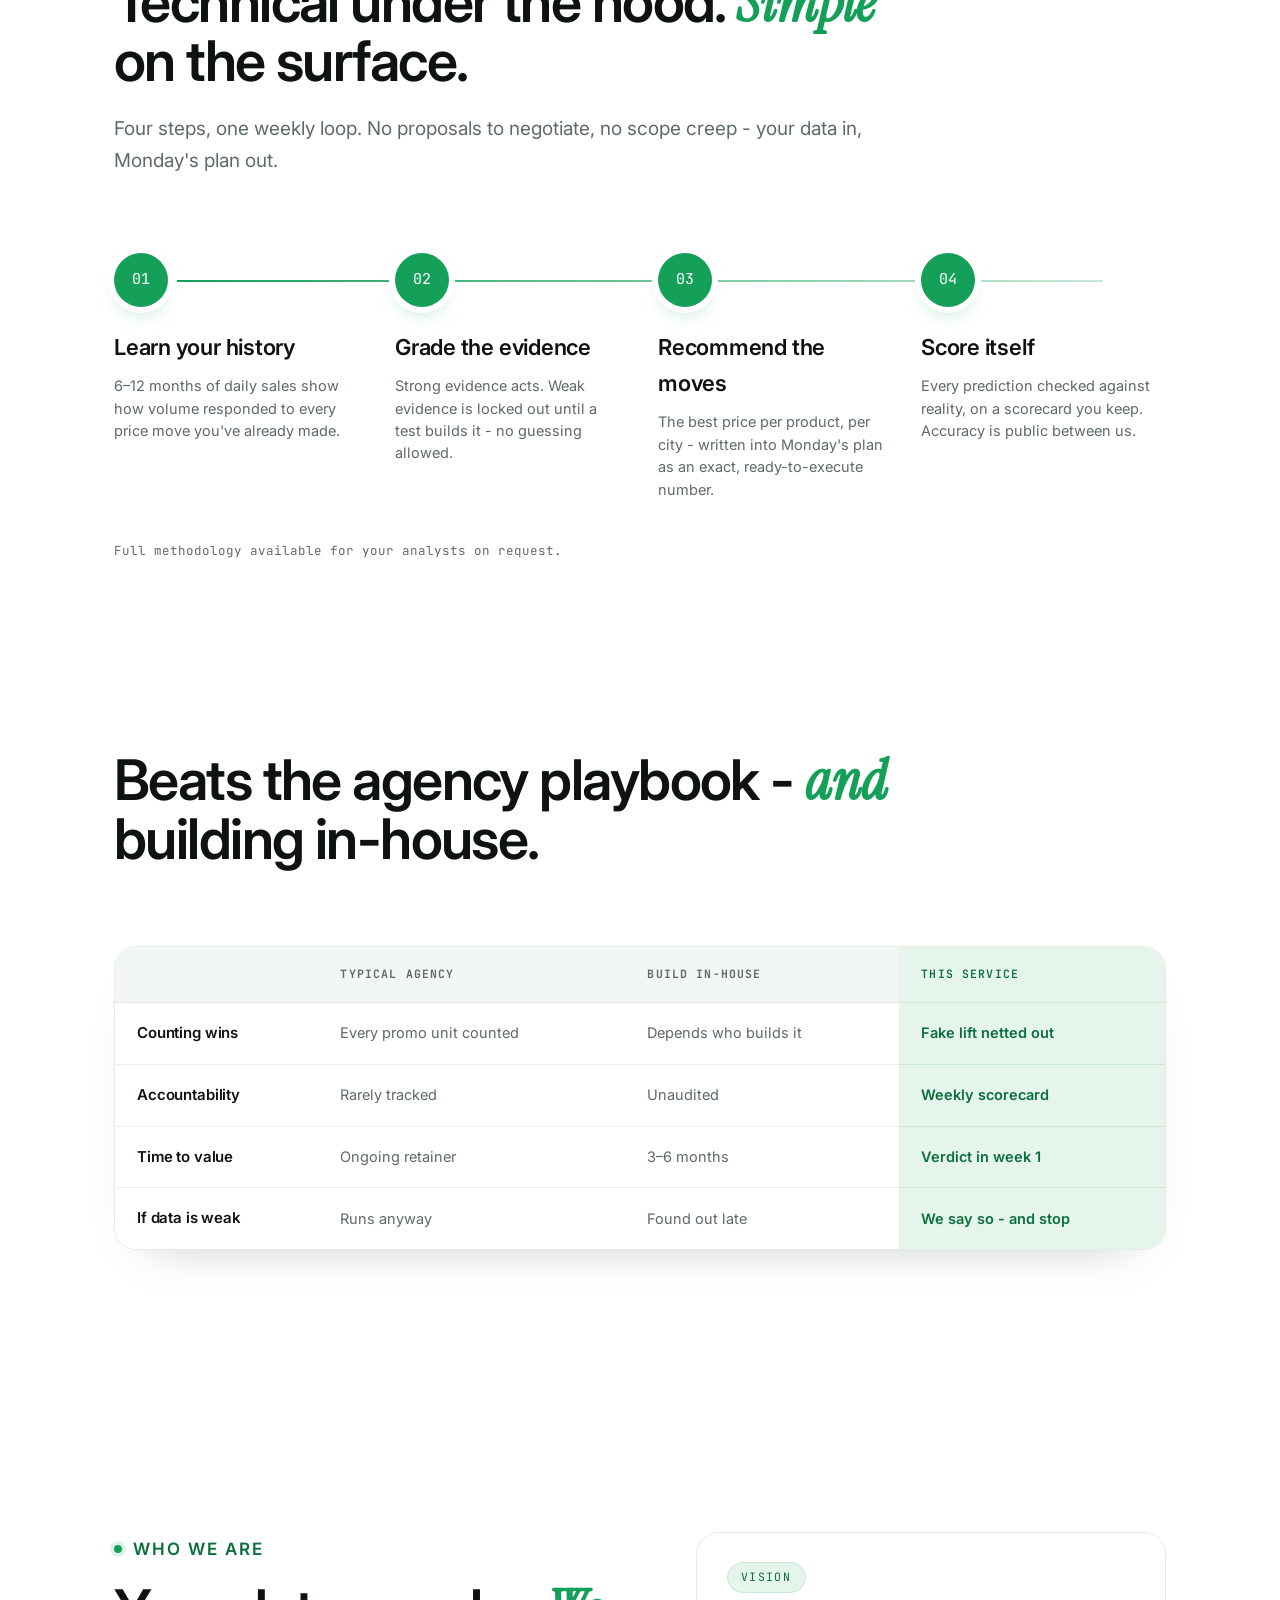
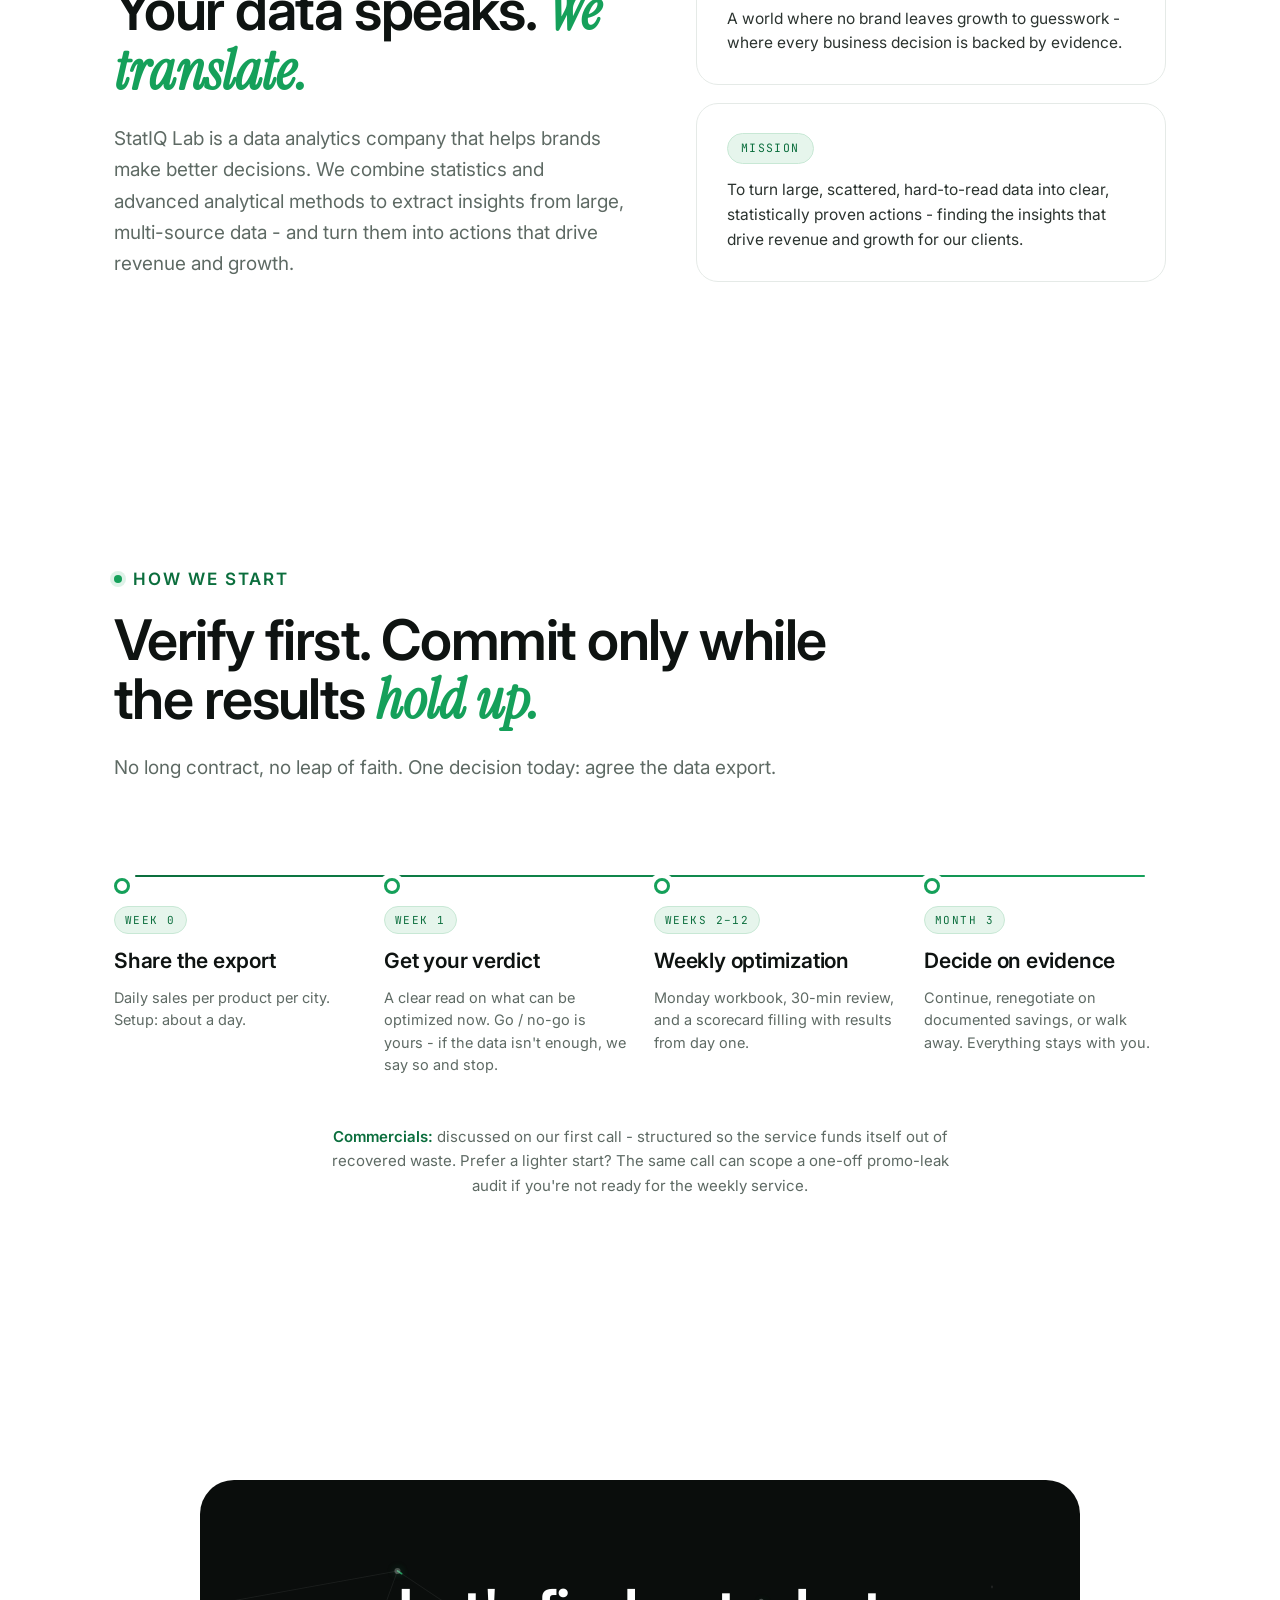
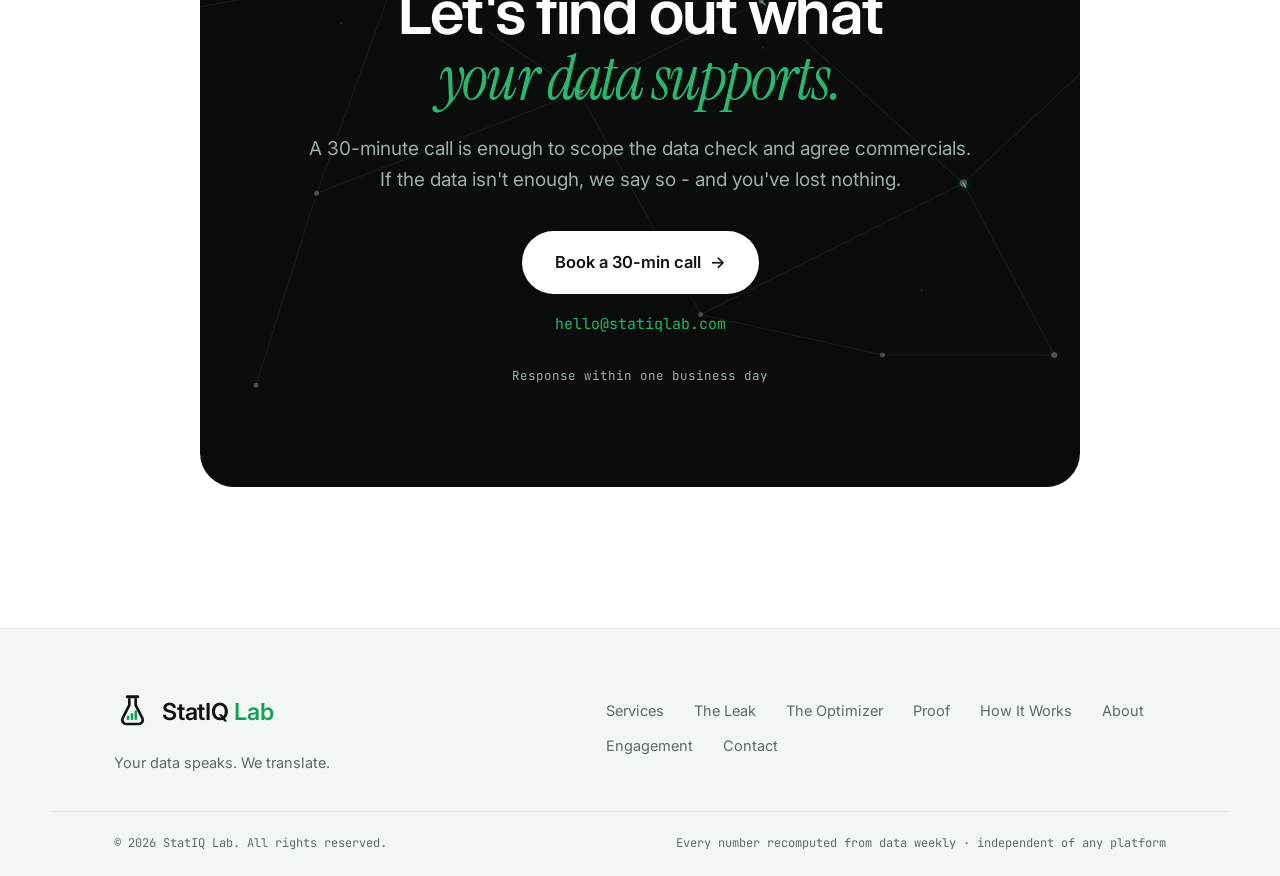
==== commit fd1aa3f5: "Add brand identity: About section, tagline, and nav entry Introduce a Who-we-are About section (betw" ====
--- a/index.html
+++ b/index.html
@@ -75,10 +75,10 @@
 
       <nav class="nav__links" aria-label="Primary">
         <a href="#services">Services</a>
-        <a href="#leak">The Leak</a>
         <a href="#optimizer">The Optimizer</a>
         <a href="#proof">Proof</a>
         <a href="#method">How It Works</a>
+        <a href="#about">About</a>
         <a href="#engagement">Engagement</a>
       </nav>
 
@@ -90,10 +90,10 @@
     </div>
     <nav class="nav__mobile" id="navMobile" aria-label="Mobile">
       <a href="#services">Services</a>
-      <a href="#leak">The Leak</a>
       <a href="#optimizer">The Optimizer</a>
       <a href="#proof">Proof</a>
       <a href="#method">How It Works</a>
+      <a href="#about">About</a>
       <a href="#engagement">Engagement</a>
       <a href="https://calendly.com/mr-pragadeeshwaran/discovery-call" target="_blank" rel="noopener" class="btn btn--sm btn--primary">Book a 30-min call <span class="btn__arrow" aria-hidden="true">→</span></a>
     </nav>
@@ -106,6 +106,7 @@
     <a href="#optimizer" data-label="The Optimizer" aria-label="The Optimizer"></a>
     <a href="#proof" data-label="Proof" aria-label="Proof"></a>
     <a href="#method" data-label="How It Works" aria-label="How It Works"></a>
+    <a href="#about" data-label="About" aria-label="About"></a>
     <a href="#engagement" data-label="Engagement" aria-label="Engagement"></a>
     <a href="#contact" data-label="Contact" aria-label="Contact"></a>
   </nav>
@@ -670,6 +671,34 @@
       </div>
     </section>
 
+    <!-- ===== ABOUT / BRAND ===== -->
+    <section class="section about" id="about">
+      <div class="about__grid">
+        <div class="about__intro">
+          <p class="eyebrow reveal" data-reveal><span class="eyebrow__dot"></span>Who we are</p>
+          <h2 class="section__title reveal" data-reveal data-delay="1">
+            Your data speaks. <em>We translate.</em>
+          </h2>
+          <p class="section__lead reveal" data-reveal data-delay="2">
+            StatIQ Lab is a data analytics company that helps brands make better decisions.
+            We combine statistics and advanced analytical methods to extract insights from large,
+            multi-source data - and turn them into actions that drive revenue and growth.
+          </p>
+        </div>
+
+        <div class="about__vm">
+          <article class="vm-card spot reveal" data-reveal>
+            <span class="vm-card__label">Vision</span>
+            <p>A world where no brand leaves growth to guesswork - where every business decision is backed by evidence.</p>
+          </article>
+          <article class="vm-card spot reveal" data-reveal data-delay="1">
+            <span class="vm-card__label">Mission</span>
+            <p>To turn large, scattered, hard-to-read data into clear, statistically proven actions - finding the insights that drive revenue and growth for our clients.</p>
+          </article>
+        </div>
+      </div>
+    </section>
+
     <!-- ===== ENGAGEMENT ===== -->
     <section class="section engagement" id="engagement">
       <div class="section__head">
@@ -777,7 +806,7 @@
           </svg>
           <span class="brand__text">StatIQ<span class="brand__dim">&nbsp;Lab</span></span>
         </a>
-        <p class="footer__pitch">Measured discount decisions for quick-commerce brands.</p>
+        <p class="footer__pitch">Your data speaks. We translate.</p>
       </div>
 
       <nav class="footer__nav" aria-label="Explore">
@@ -786,6 +815,7 @@
         <a href="#optimizer">The Optimizer</a>
         <a href="#proof">Proof</a>
         <a href="#method">How It Works</a>
+        <a href="#about">About</a>
         <a href="#engagement">Engagement</a>
         <a href="#contact">Contact</a>
       </nav>
--- a/styles.css
+++ b/styles.css
@@ -1,7 +1,7 @@
 /* =========================================================
    StatIQ Lab - Discount Optimizer single-page site
    Aesthetic: light, clean, geometric · white base · near-black
-   text · green accent · dark panels used for the flagship offer
+   text · green accent · dark panels for the flagship offer
    ========================================================= */
 
 :root {
@@ -895,6 +895,30 @@
 .cmp .cmp__us { background: var(--green-tint); color: var(--green-deep); font-weight: 600; position: relative; }
 .cmp thead .cmp__us { color: var(--green-deep); background: var(--green-tint); border-bottom-color: var(--green-line); }
 .cmp tbody .cmp__us { border-bottom-color: var(--green-line); }
+
+/* =========================================================
+   ABOUT / BRAND
+   ========================================================= */
+.about__grid {
+  display: grid; grid-template-columns: 1.1fr 1fr;
+  gap: clamp(36px, 5vw, 72px); align-items: center;
+}
+.about__intro .section__title { margin-top: 18px; }
+.about__intro .section__lead { margin-top: 4px; }
+.about__vm { display: grid; gap: 18px; }
+.vm-card {
+  padding: 28px 30px; border: 1px solid var(--line); border-radius: var(--radius-lg);
+  background: var(--surface);
+  transition: transform .4s var(--ease), border-color .4s, box-shadow .4s;
+}
+.vm-card:hover { transform: translateY(-5px); border-color: var(--green-line); box-shadow: 0 26px 48px -32px rgba(14,19,17,.22); }
+.vm-card__label {
+  display: inline-block; font-family: var(--ff-mono); font-size: 11.5px;
+  letter-spacing: .13em; text-transform: uppercase; color: var(--green-deep);
+  margin-bottom: 14px; padding: 5px 13px; border-radius: 999px;
+  background: var(--green-tint); border: 1px solid var(--green-line);
+}
+.vm-card p { font-size: 15.5px; color: var(--text); line-height: 1.6; }
 
 /* =========================================================
    ENGAGEMENT (timeline)
@@ -1089,6 +1113,7 @@
   .optimizer__grid { grid-template-columns: 1fr; gap: 44px; }
   .proof__grid { grid-template-columns: 1fr; gap: 52px; }
   .donut-wrap { margin: 0 auto; }
+  .about__grid { grid-template-columns: 1fr; gap: 40px; }
 }
 
 /* nav collapses to hamburger earlier now that it carries six links */
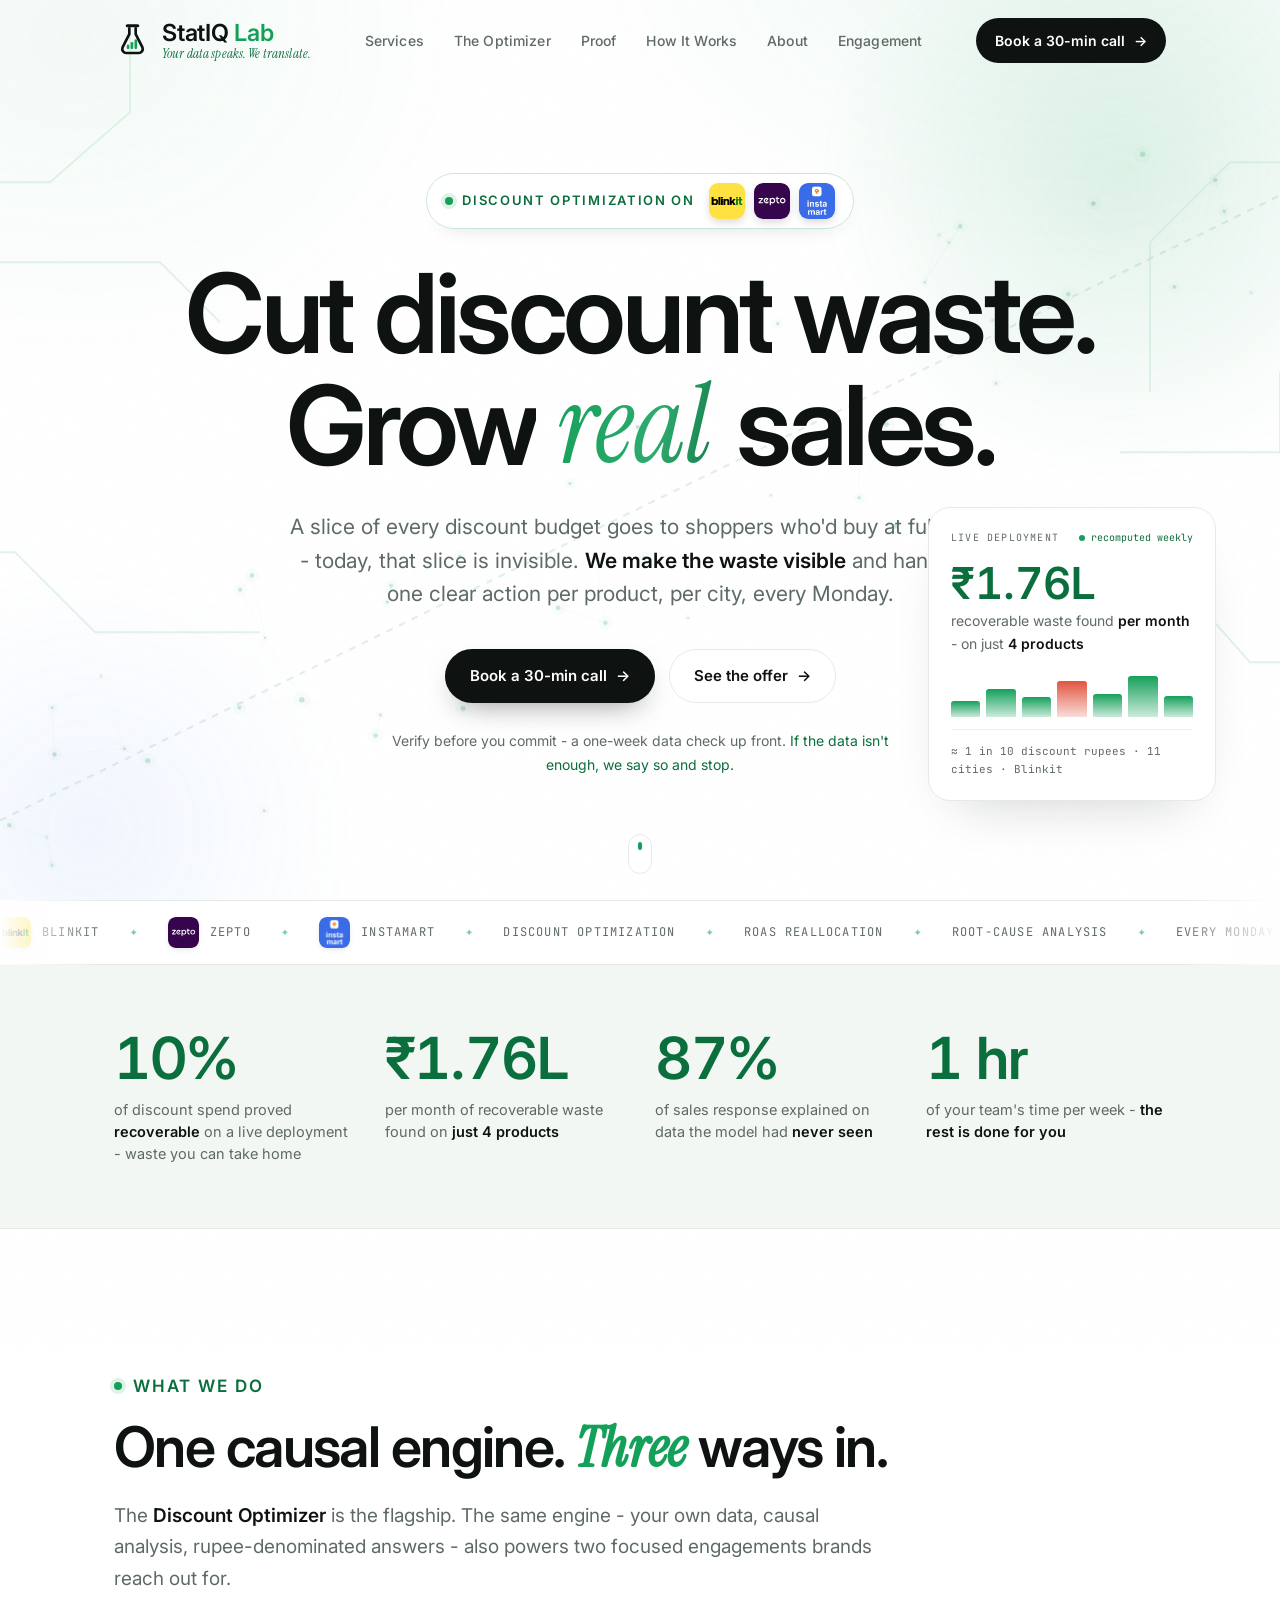
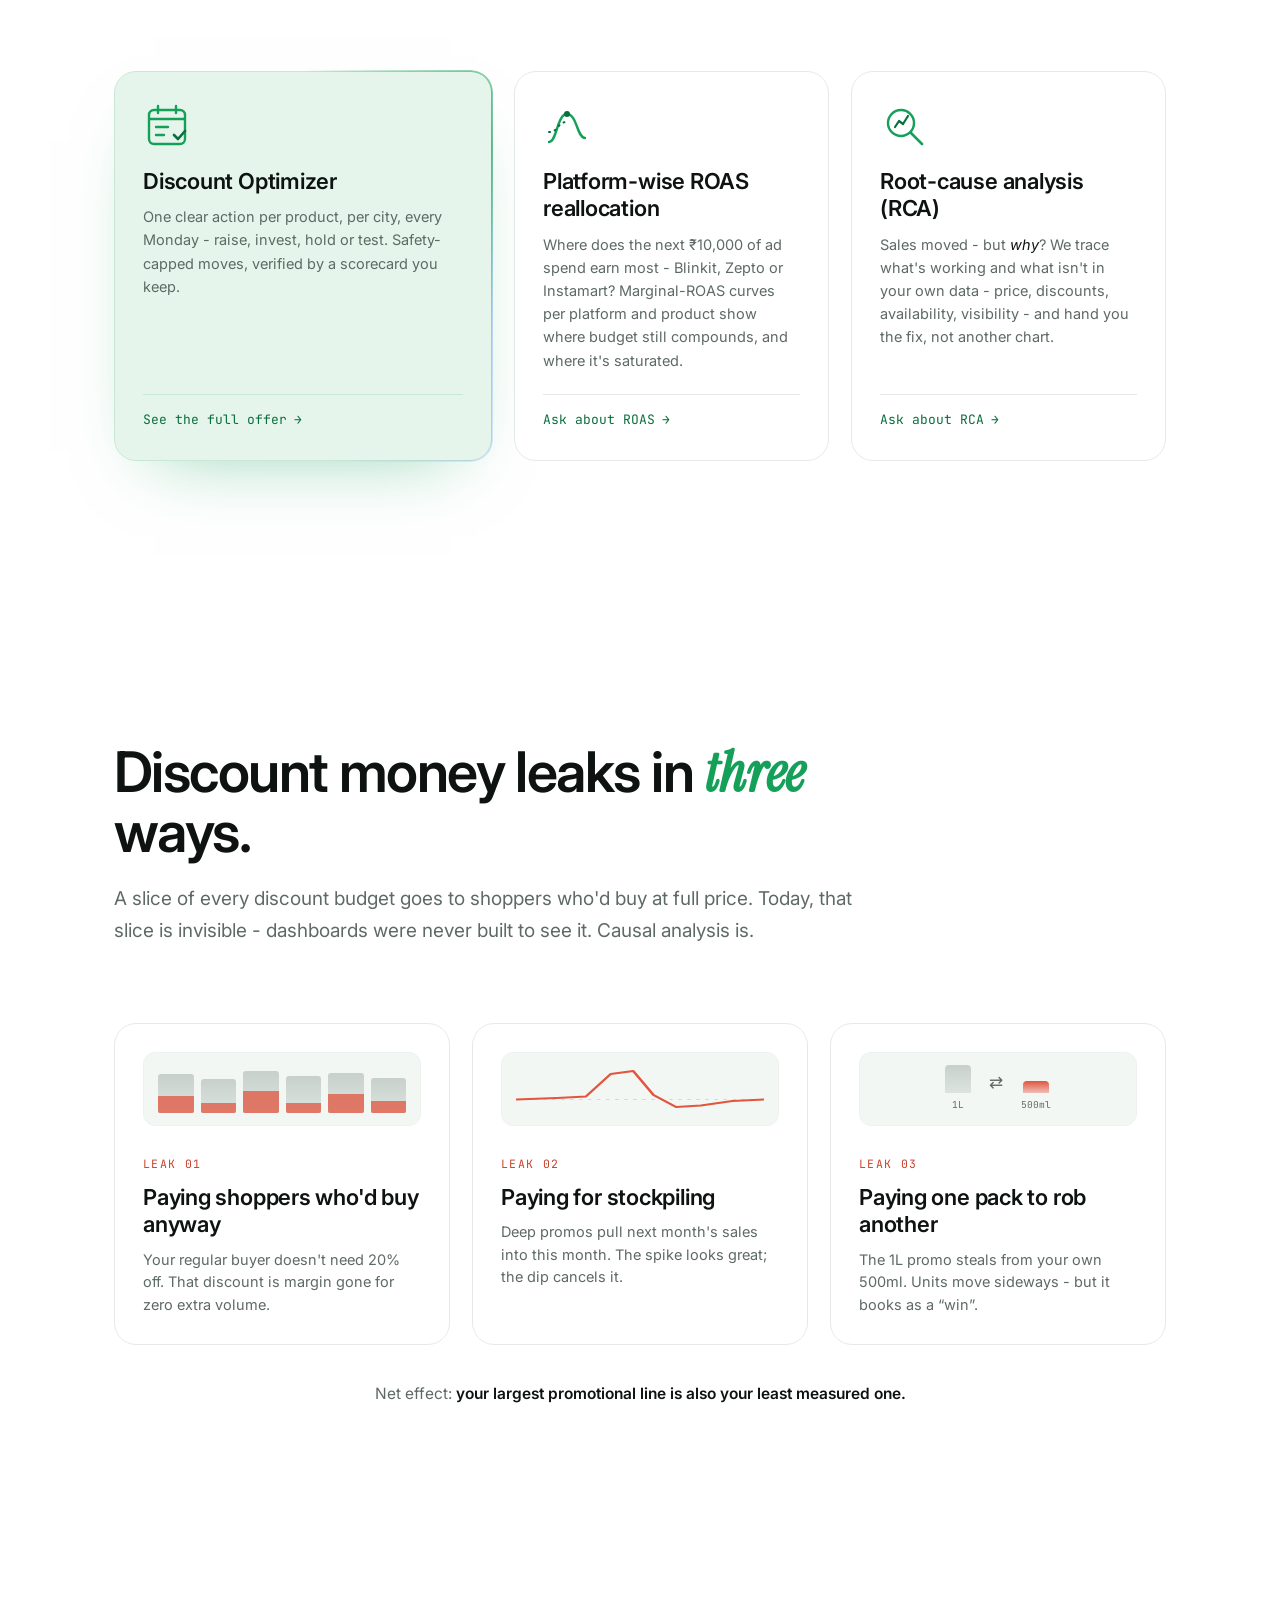
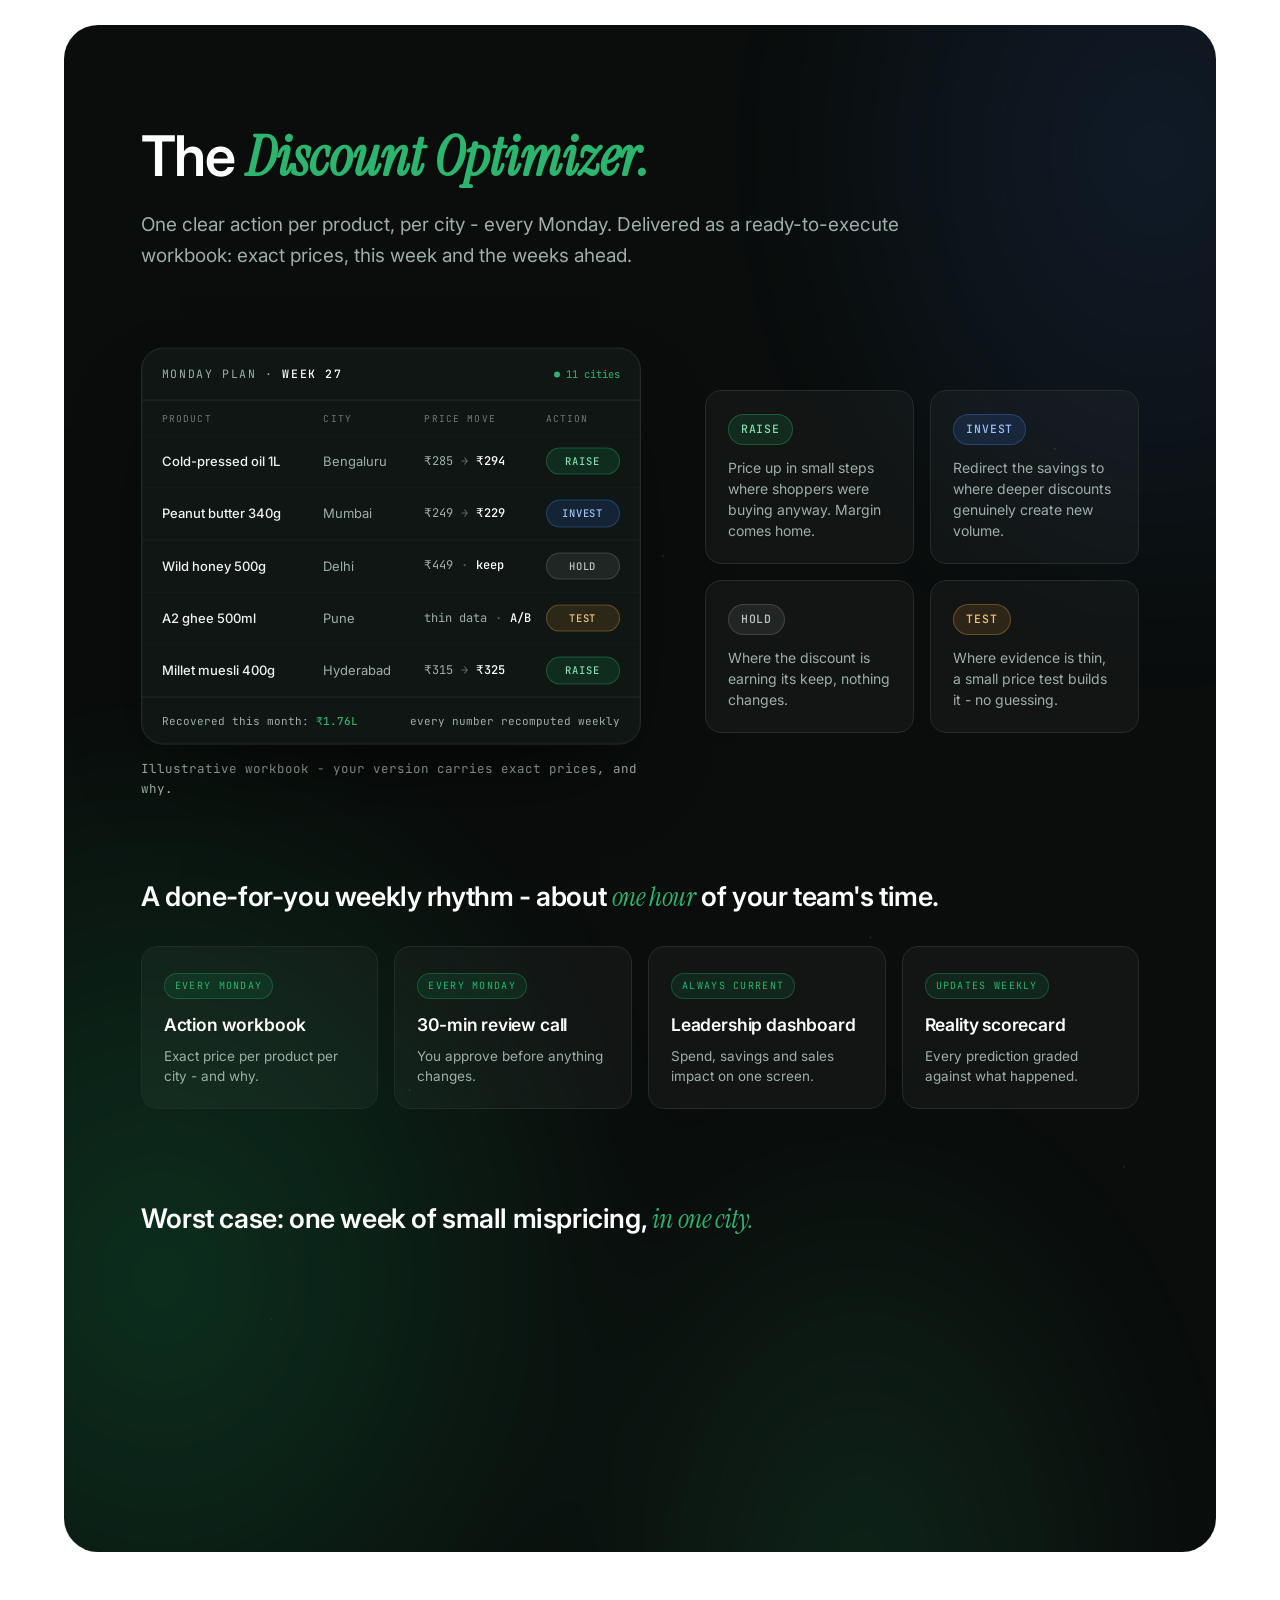
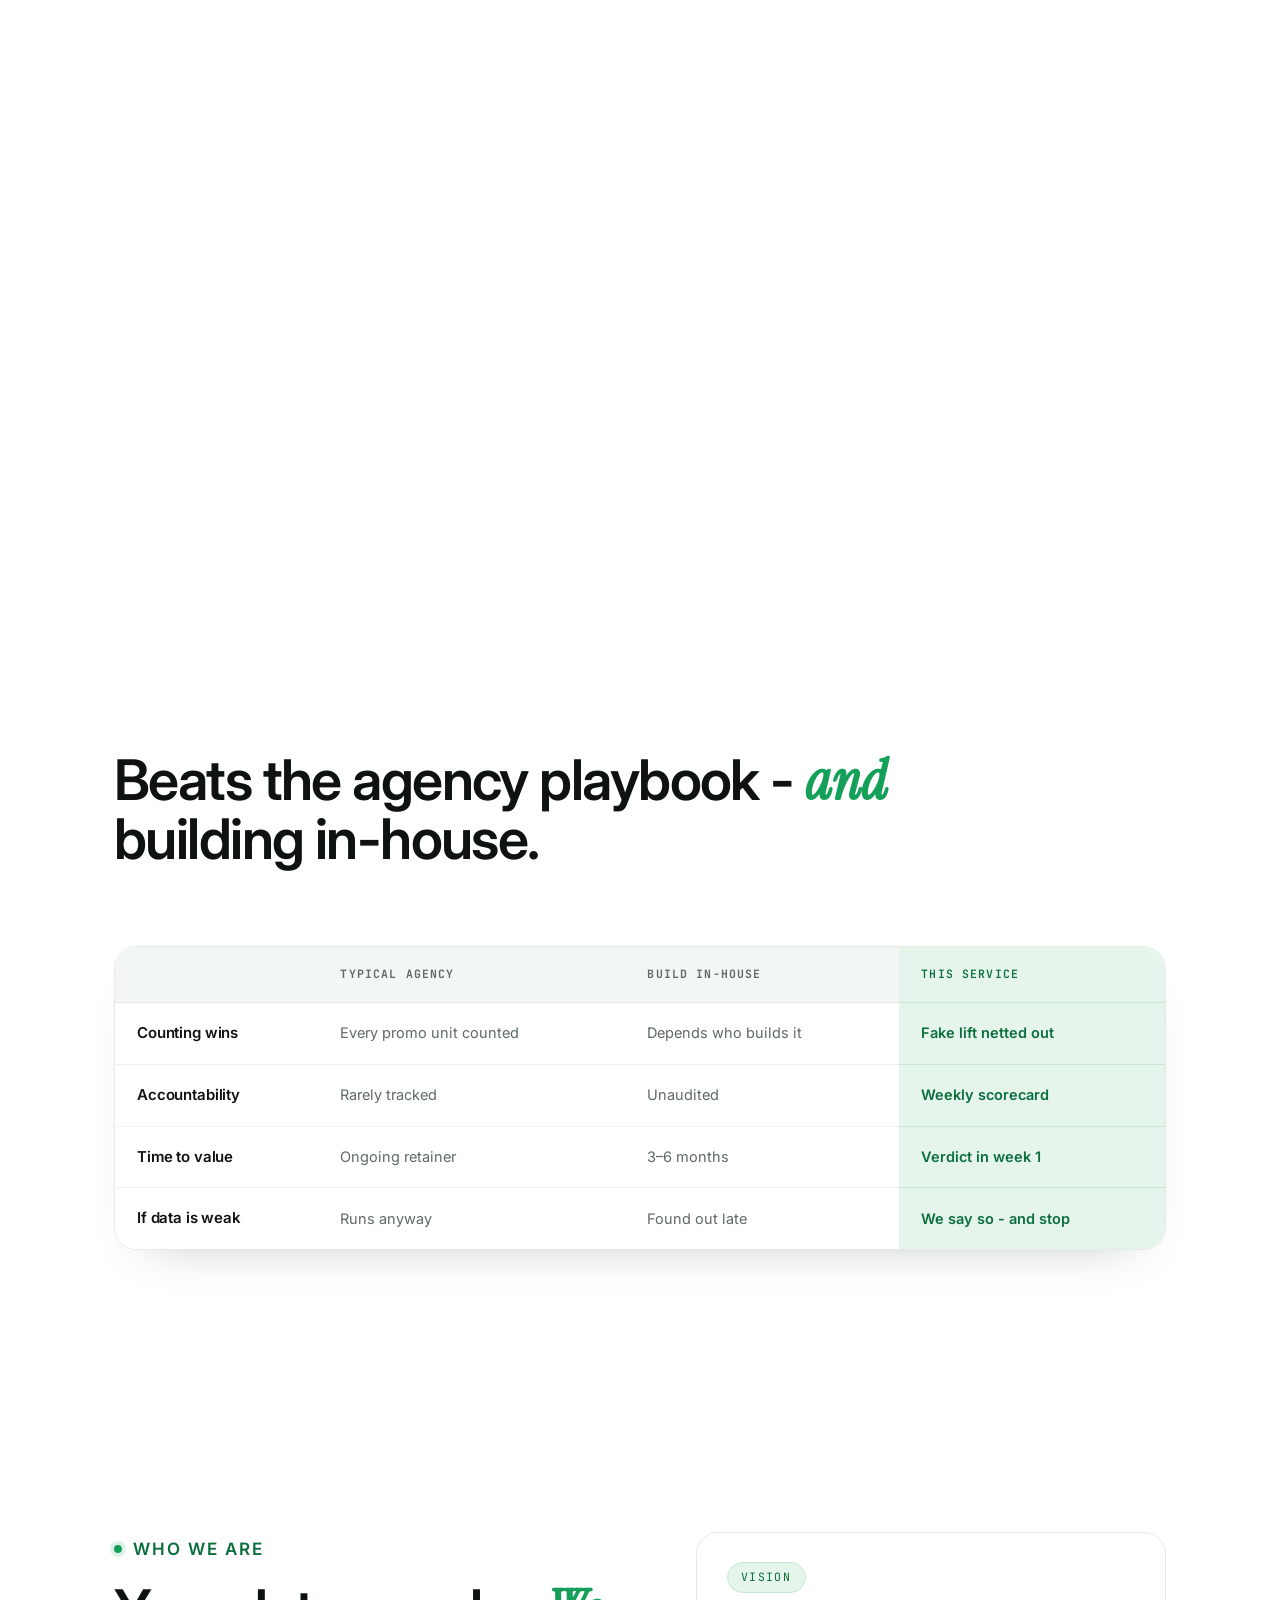
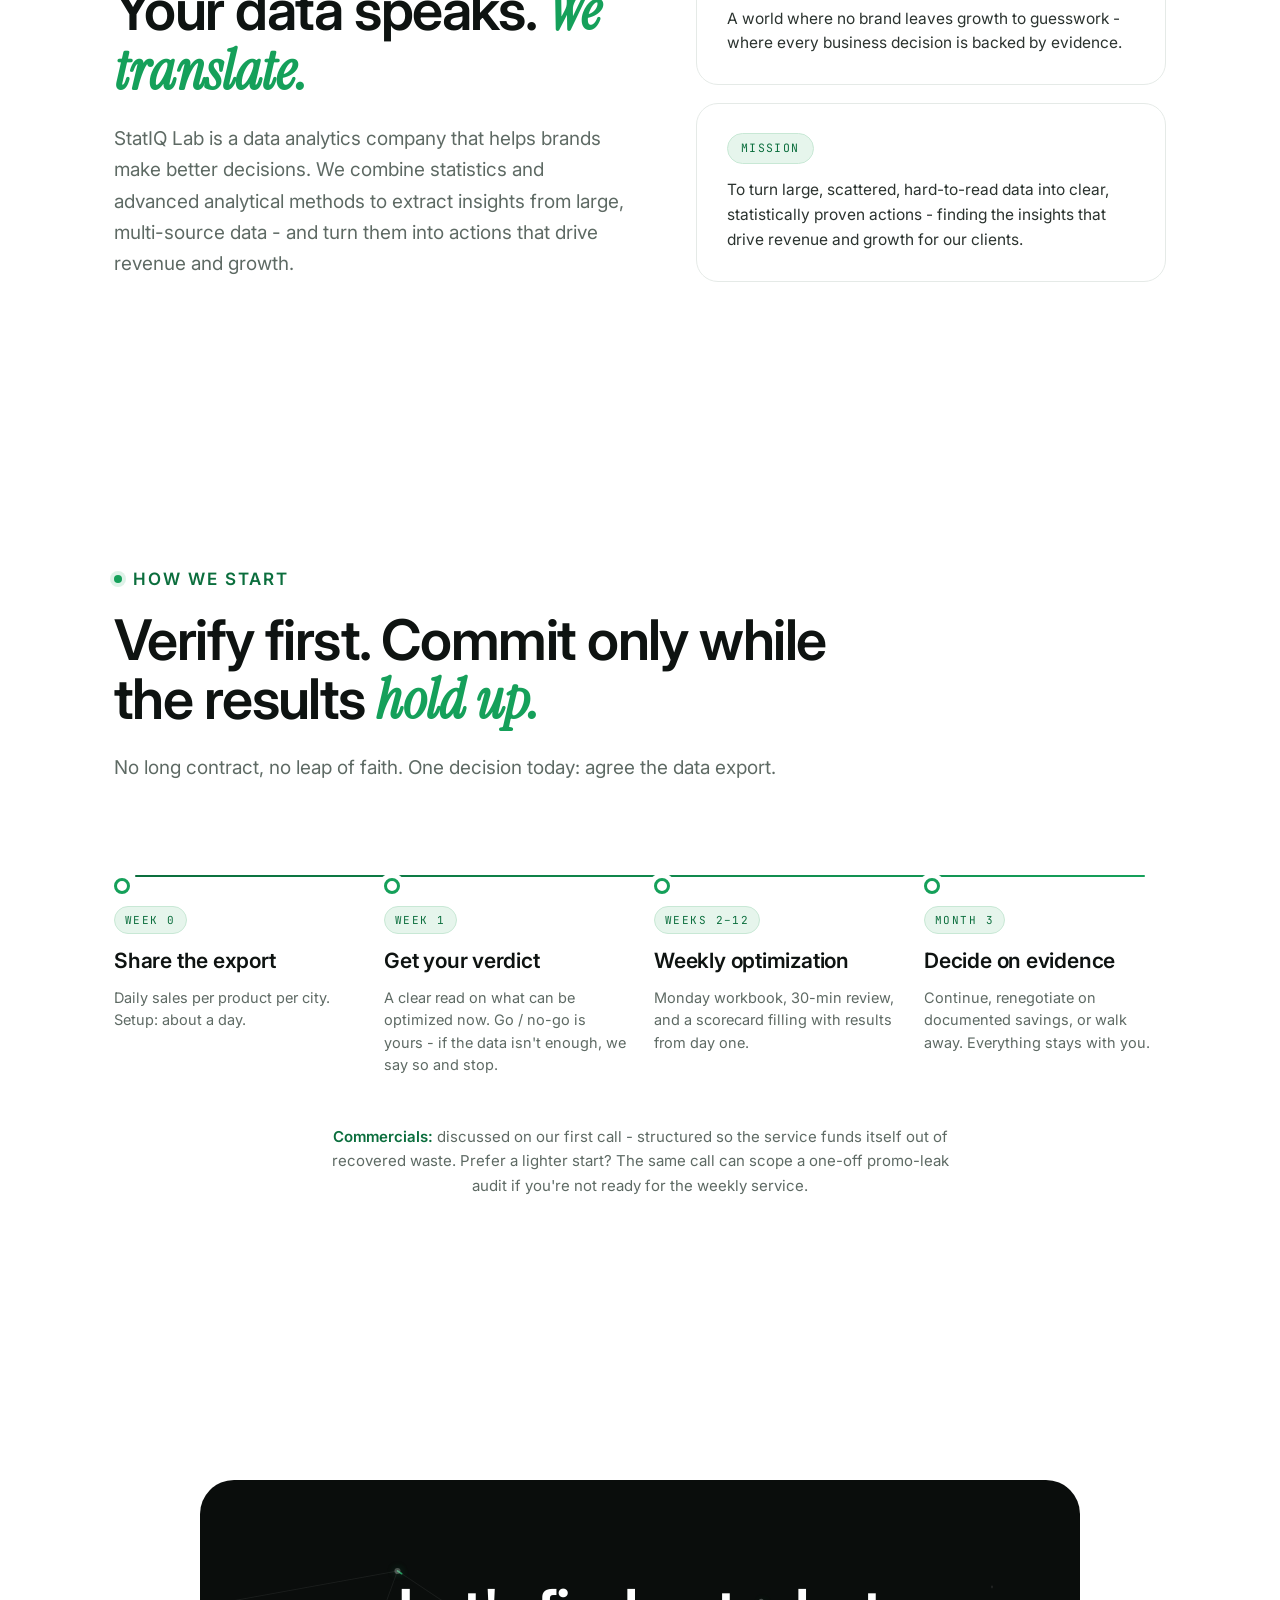
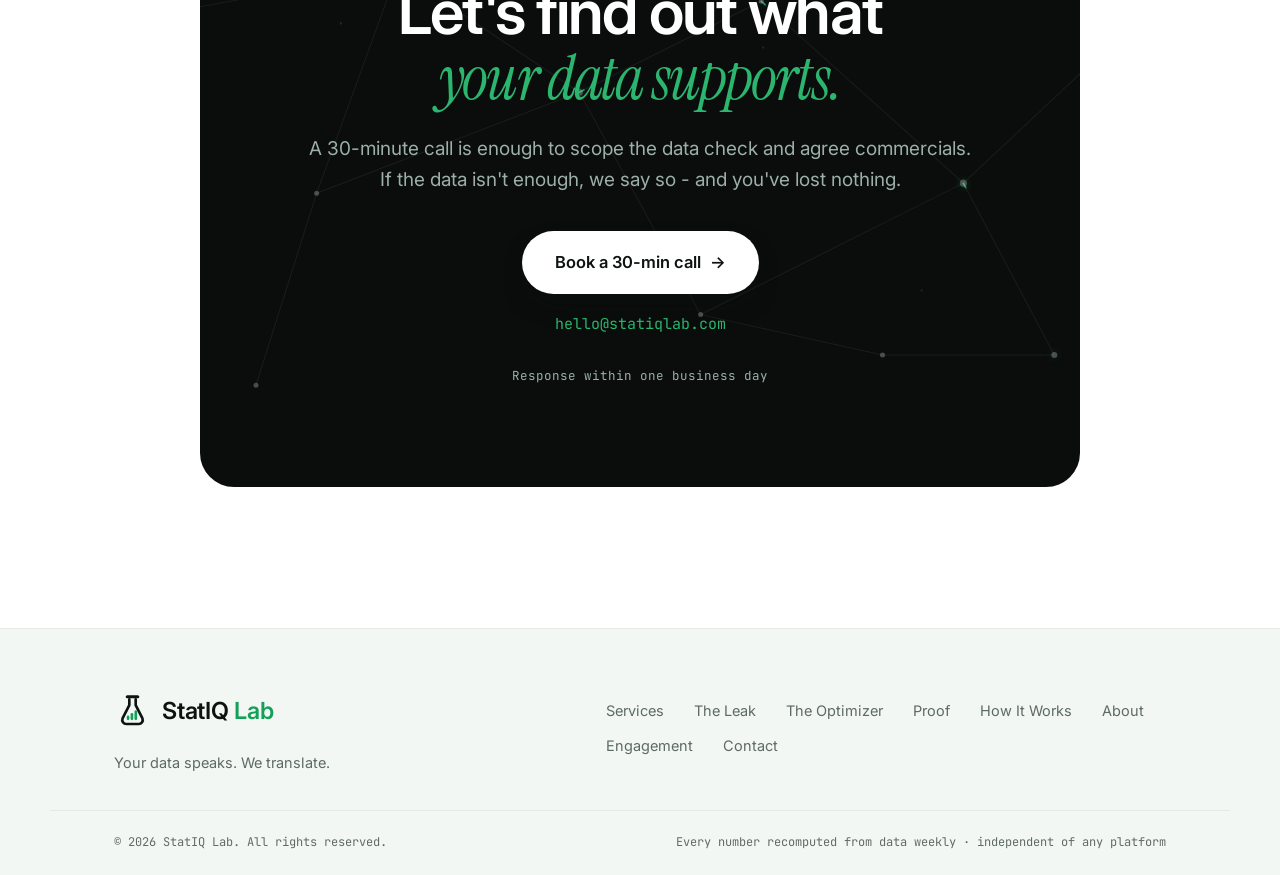
==== commit d6833ba0: "Add the tagline under the logo in the nav as a brand lockup Stack 'Your data speaks. We translate.' " ====
--- a/index.html
+++ b/index.html
@@ -70,7 +70,10 @@
           <rect x="28.7" y="34.5" width="4.6" height="12.5" rx="2.3" fill="var(--green, #15a05a)"/>
           <rect x="35.4" y="30" width="4.6" height="17" rx="2.3" fill="var(--green, #15a05a)"/>
         </svg>
-        <span class="brand__text">StatIQ<span class="brand__dim">&nbsp;Lab</span></span>
+        <span class="brand__lockup">
+          <span class="brand__text">StatIQ<span class="brand__dim">&nbsp;Lab</span></span>
+          <span class="brand__tagline">Your data speaks. We translate.</span>
+        </span>
       </a>
 
       <nav class="nav__links" aria-label="Primary">
--- a/styles.css
+++ b/styles.css
@@ -168,8 +168,14 @@
 }
 .brand { display: inline-flex; align-items: center; gap: 11px; color: var(--ink); font-family: var(--ff-display); }
 .brand__mark { width: 37px; height: 37px; color: var(--ink); }
-.brand__text { font-size: 23.5px; font-weight: 600; letter-spacing: -.01em; }
+.brand__text { font-size: 23.5px; font-weight: 600; letter-spacing: -.01em; line-height: 1; }
 .brand__dim { color: var(--green); font-weight: 600; }
+.brand__lockup { display: inline-flex; flex-direction: column; justify-content: center; gap: 3px; }
+.brand__tagline {
+  font-family: var(--ff-serif); font-style: italic; font-weight: 400;
+  font-size: 13px; line-height: 1; color: var(--green-deep);
+  letter-spacing: .01em; white-space: nowrap;
+}
 
 .nav__links { display: flex; gap: 30px; }
 .nav__links a {
@@ -1169,4 +1175,6 @@
   .steps { grid-template-columns: 1fr; }
   .hero__cta { flex-direction: column; align-items: stretch; }
   .hero__cta .btn { justify-content: center; }
-}
+  /* keep the small-phone nav to just the logo */
+  .nav__inner .brand__tagline { display: none; }
+}
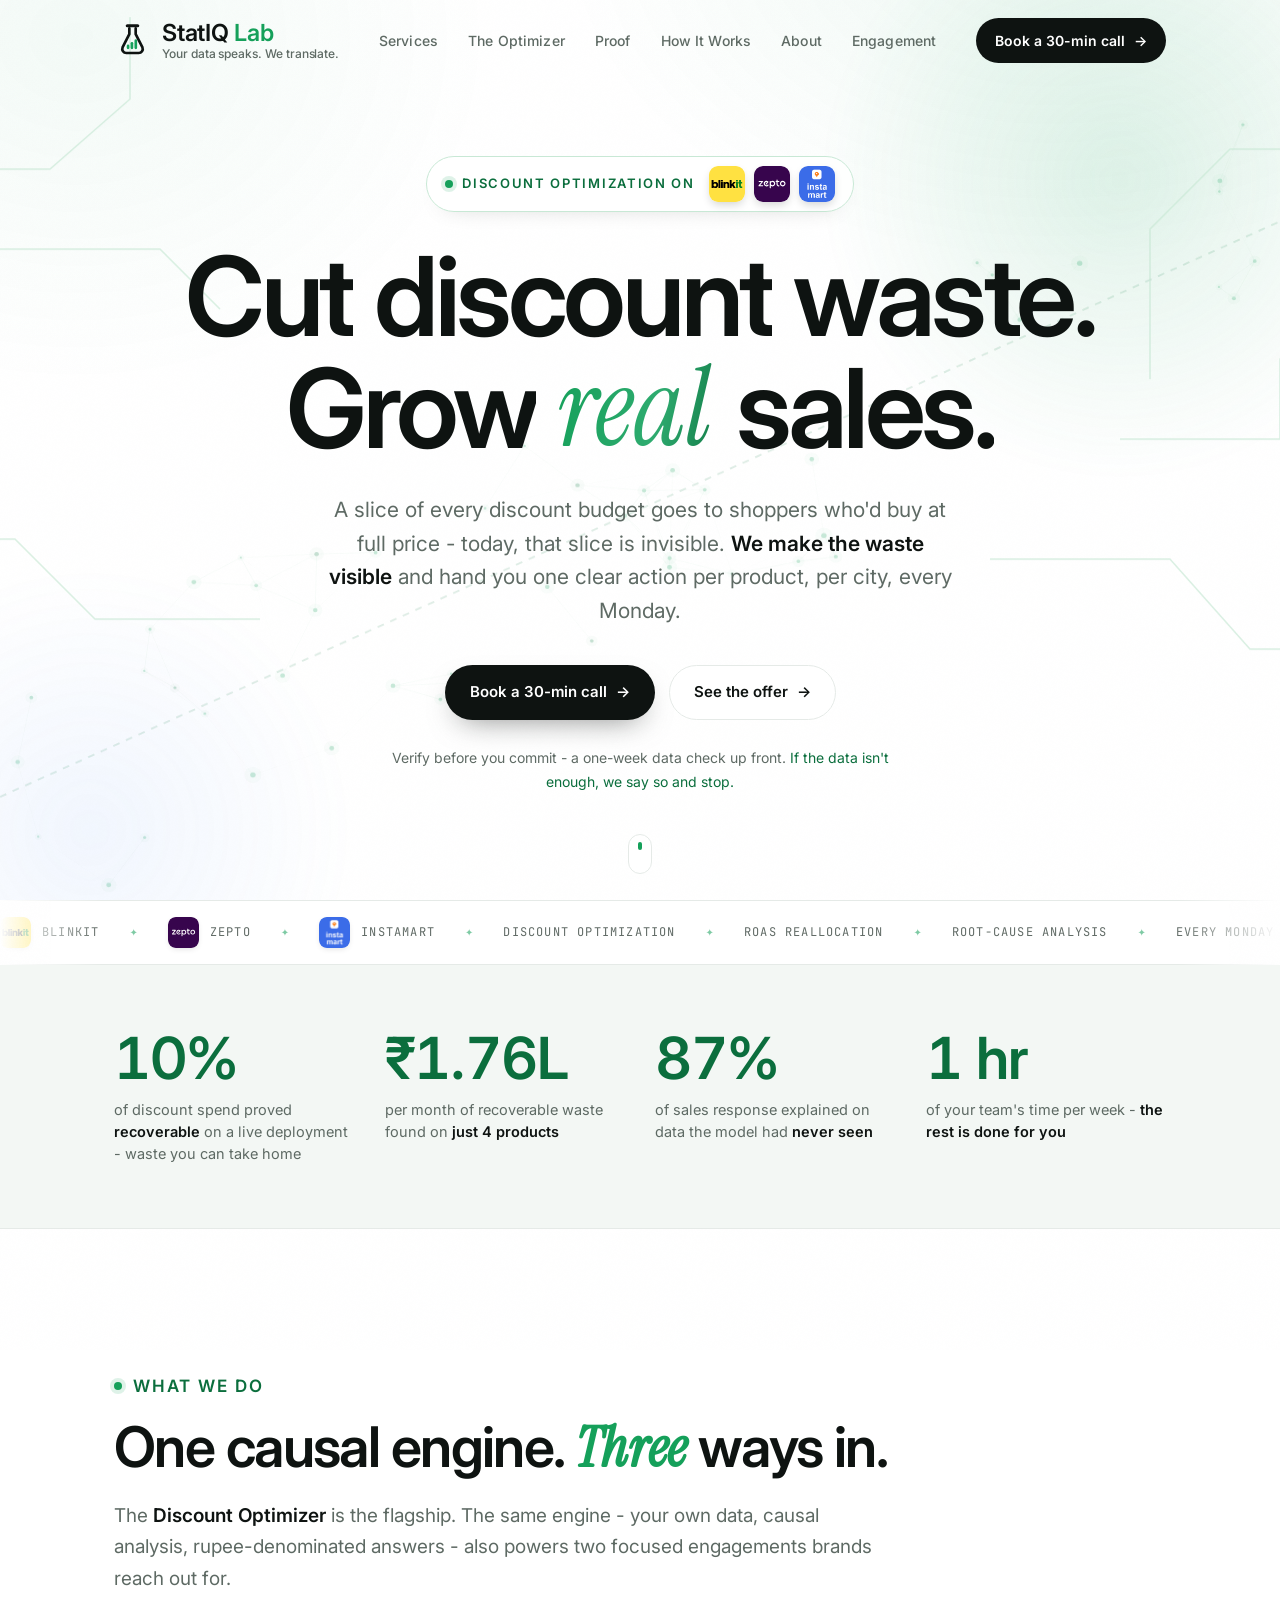
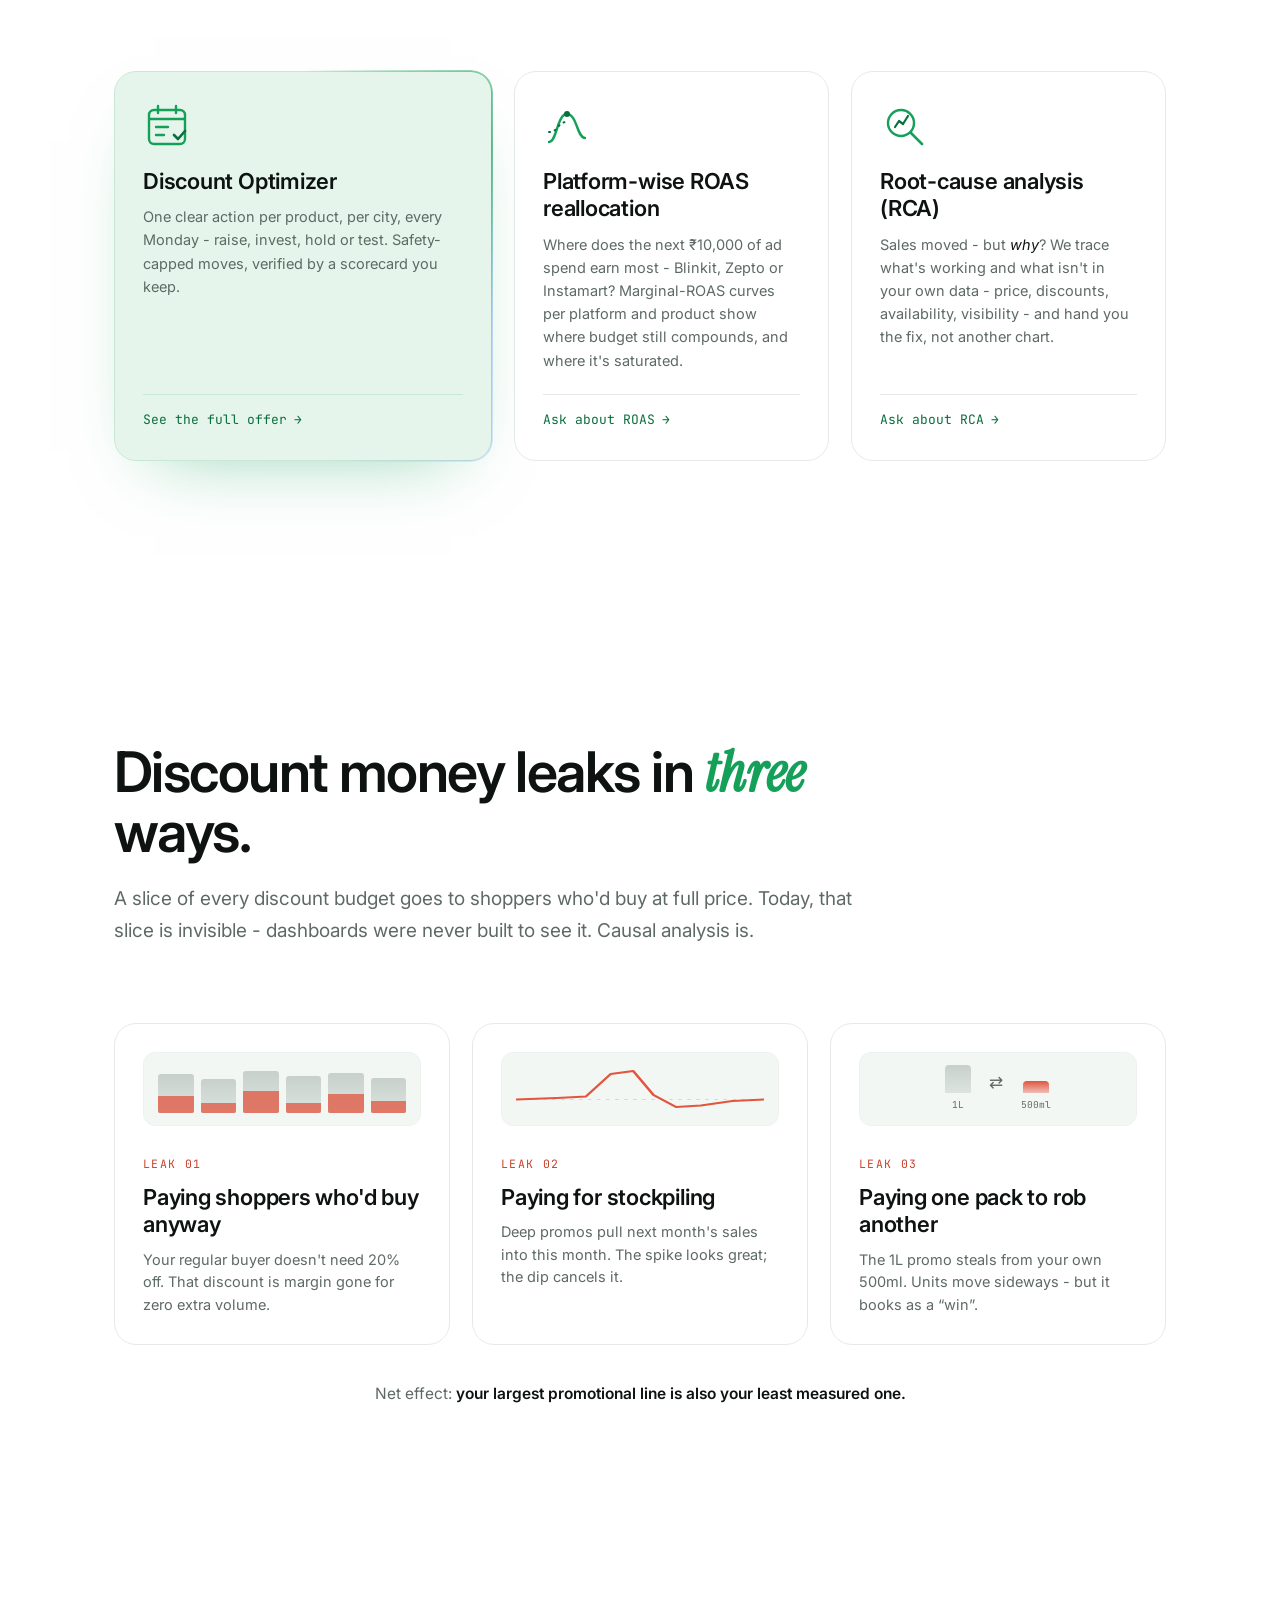
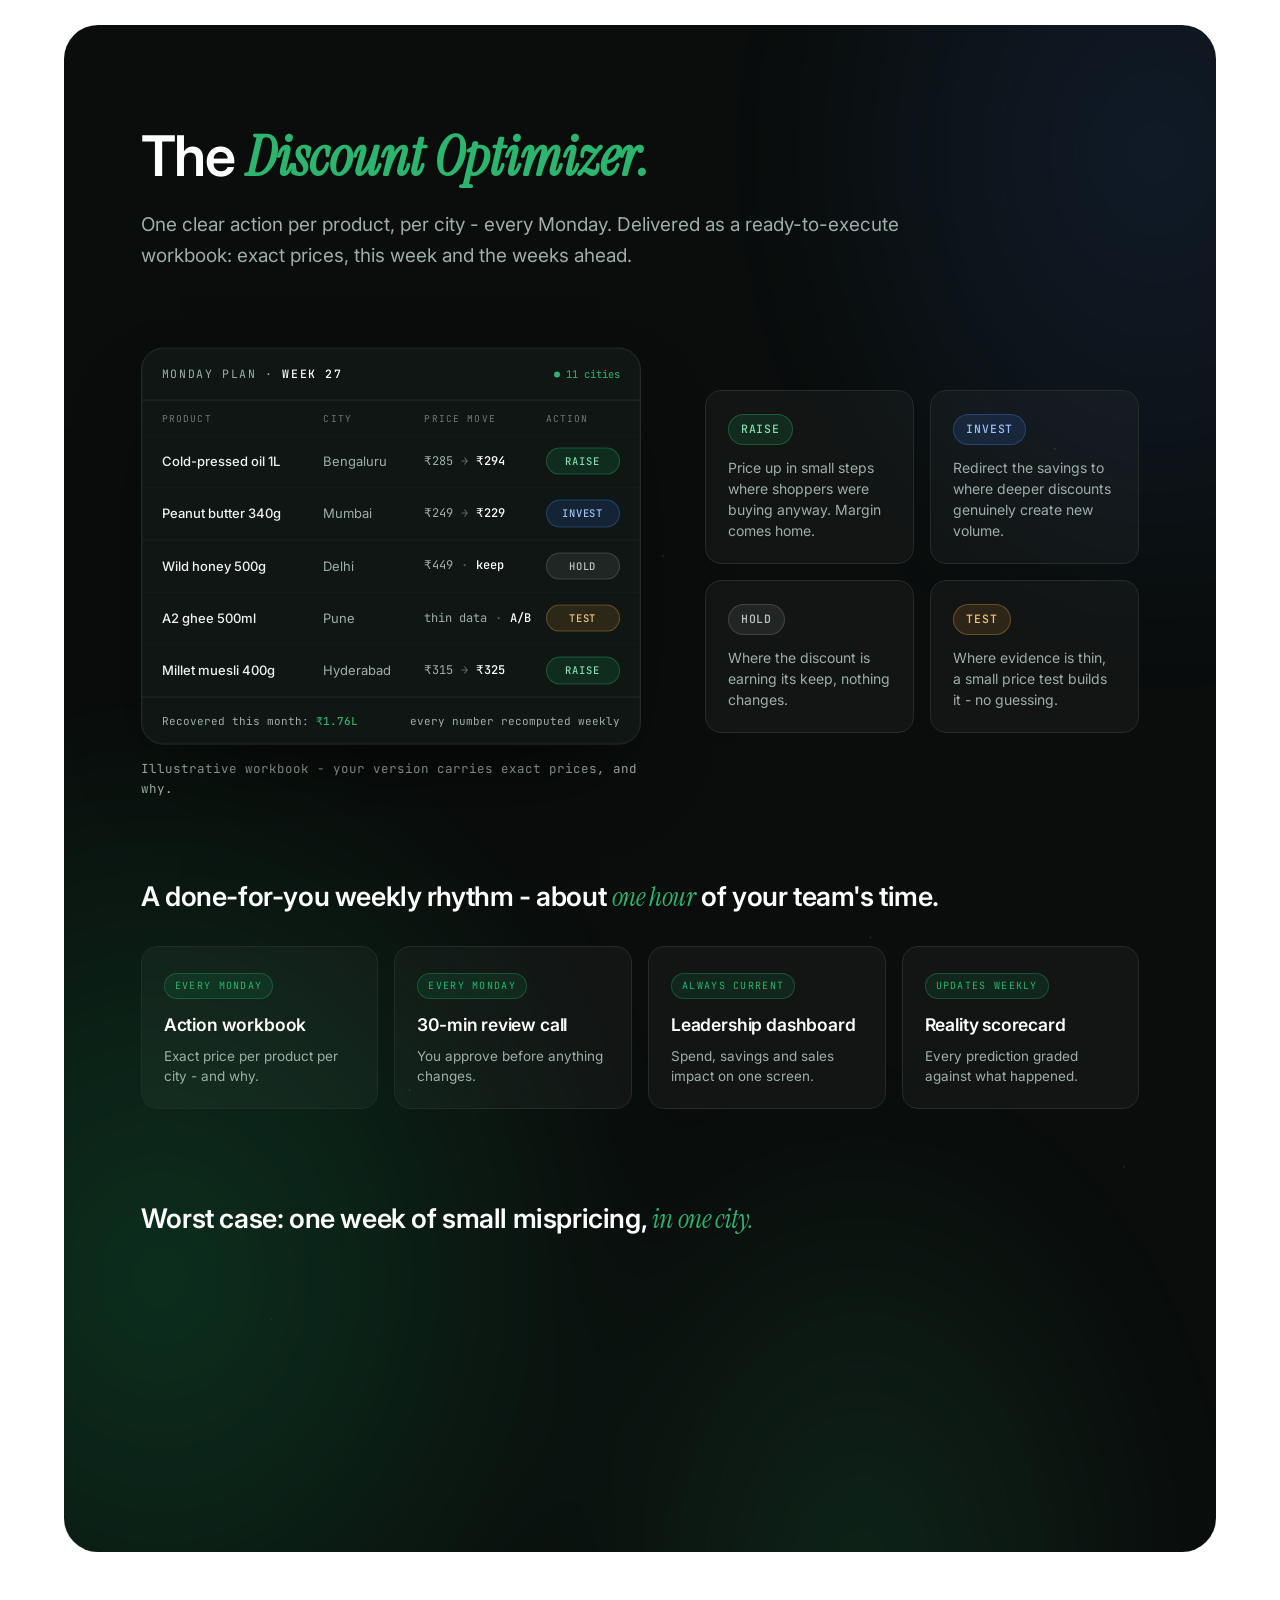
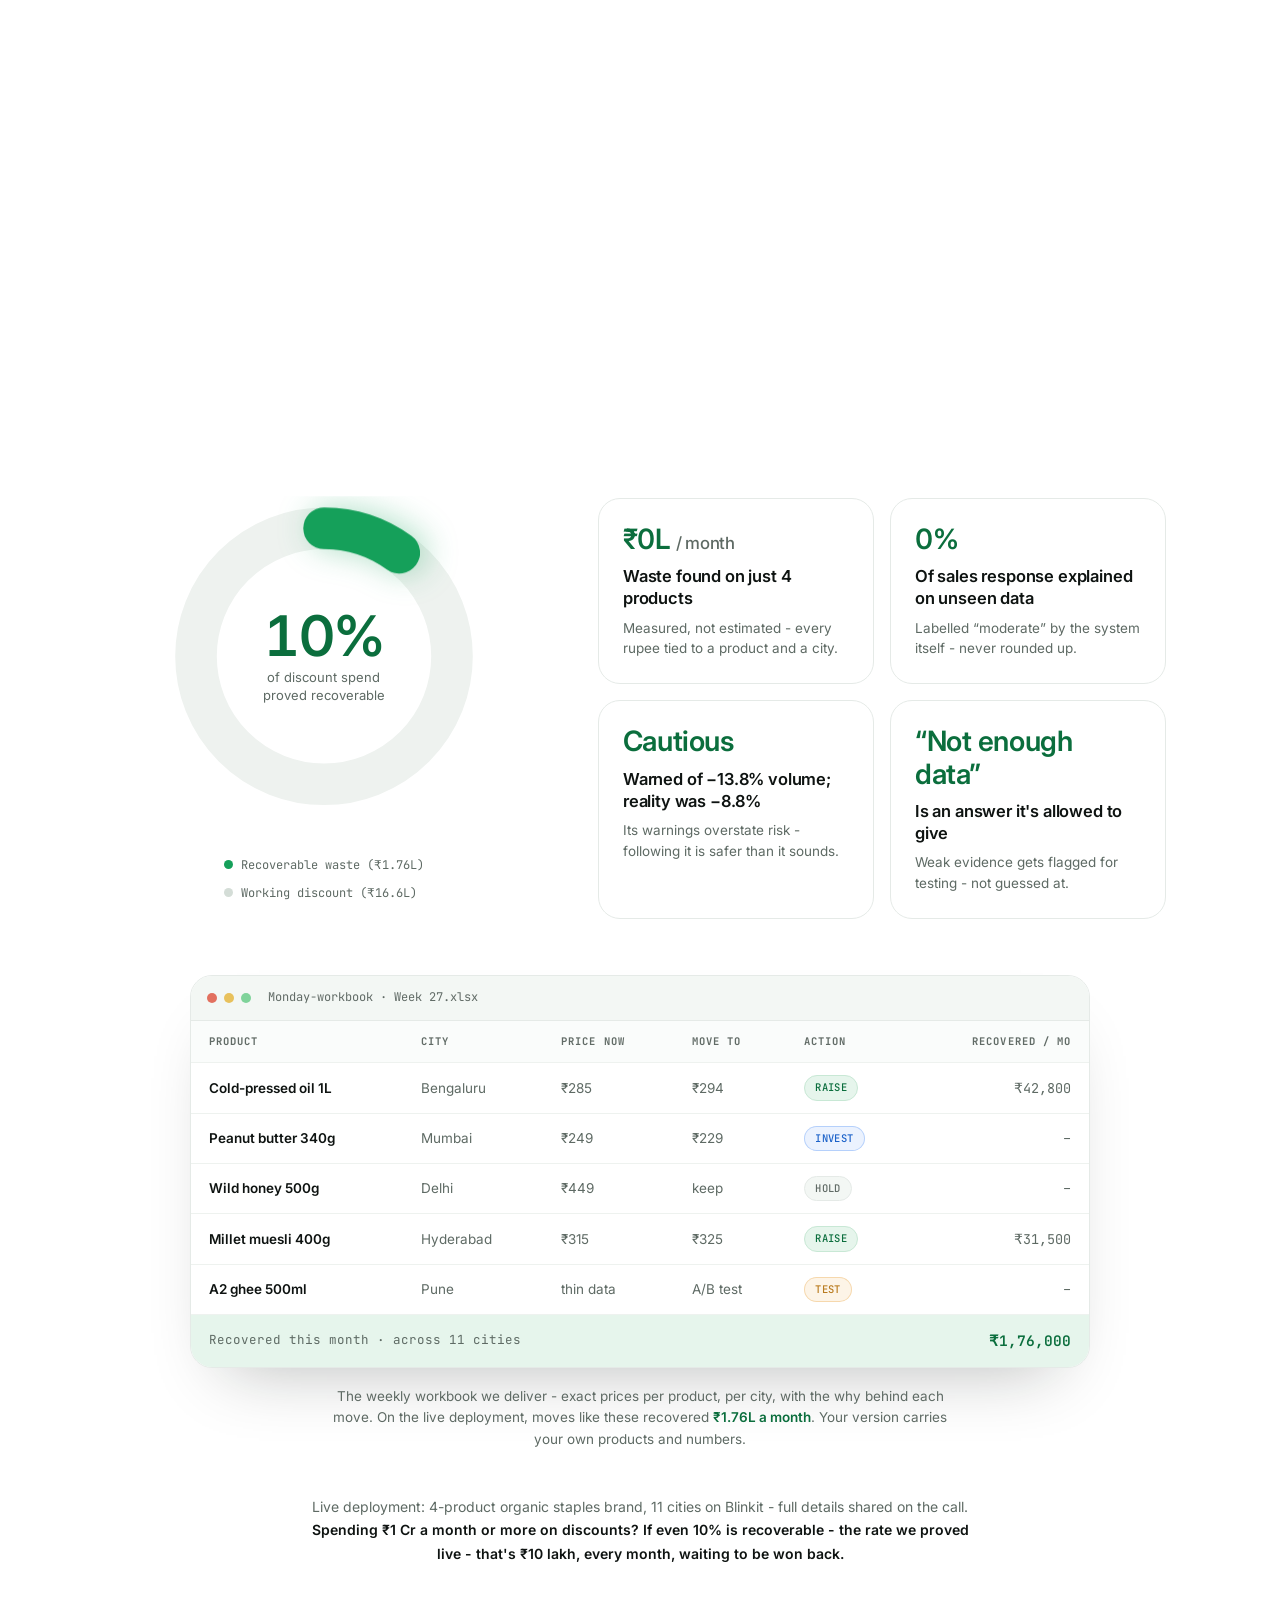
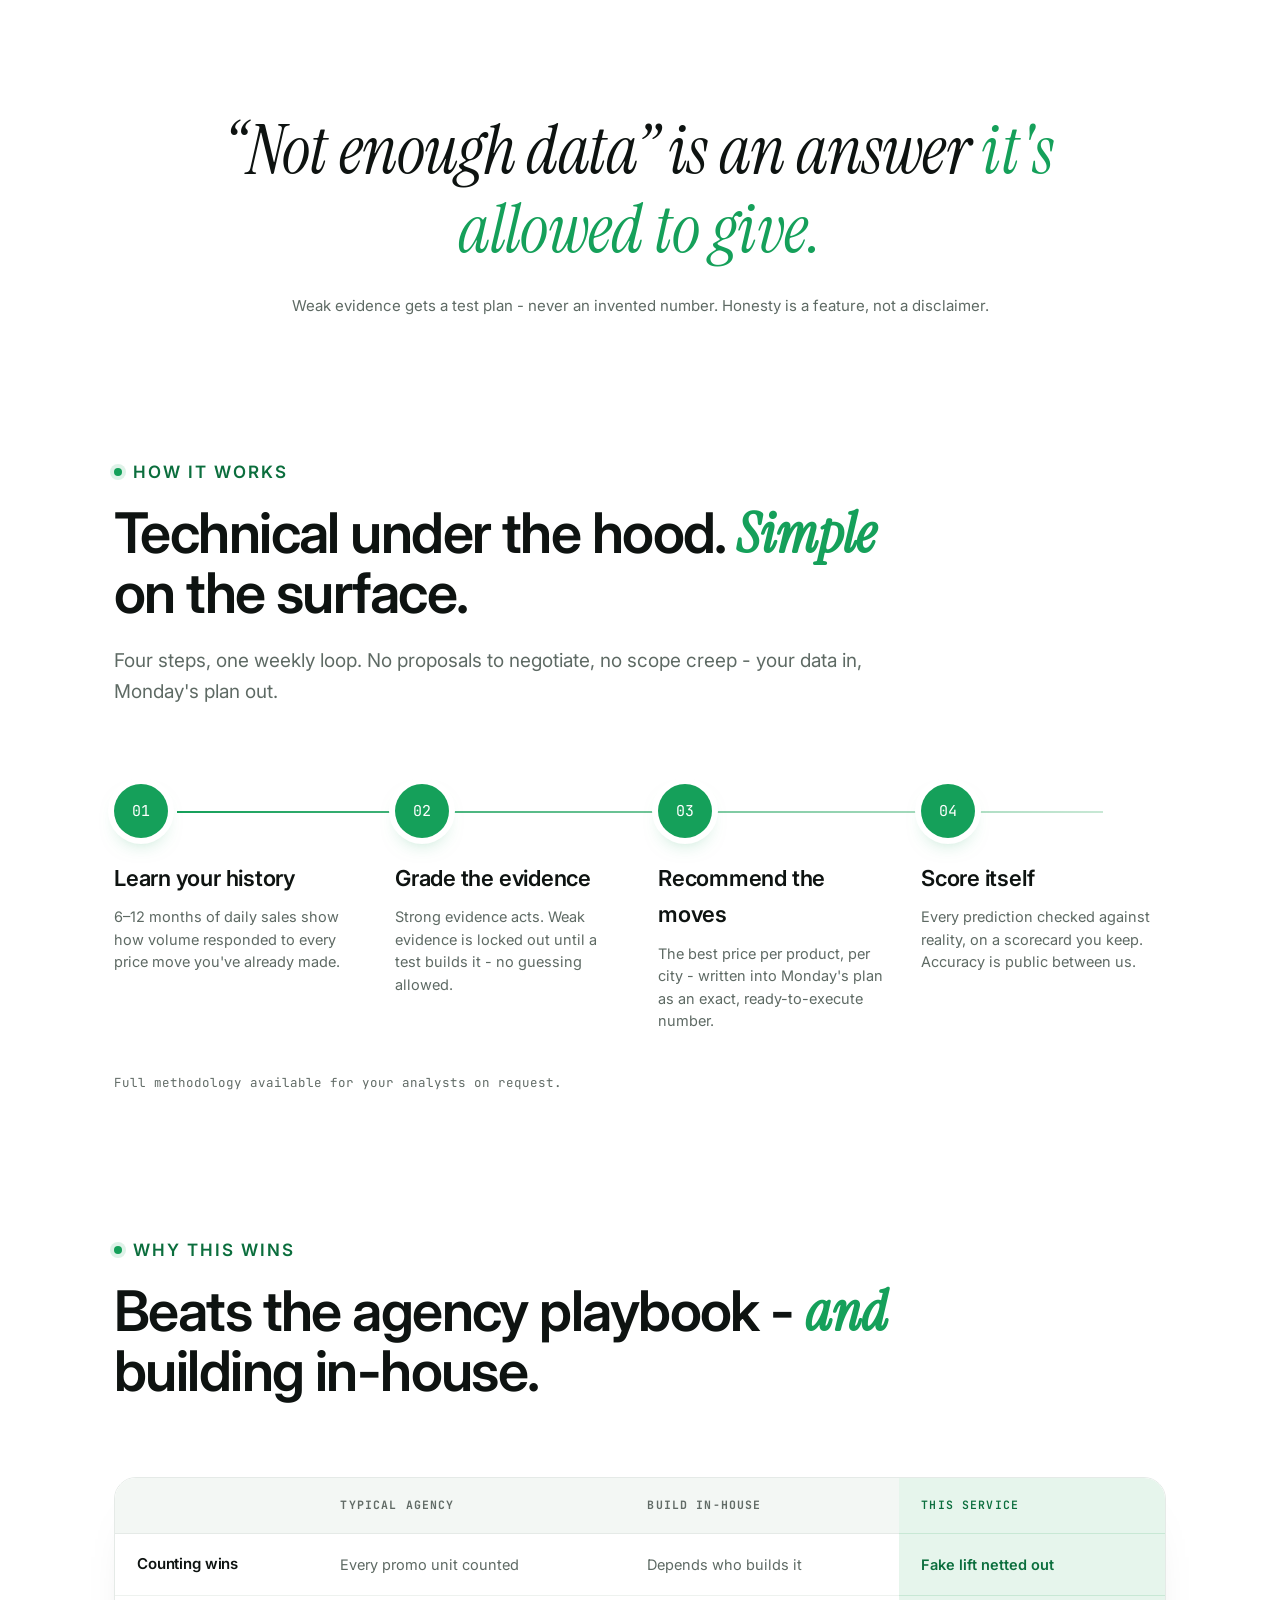
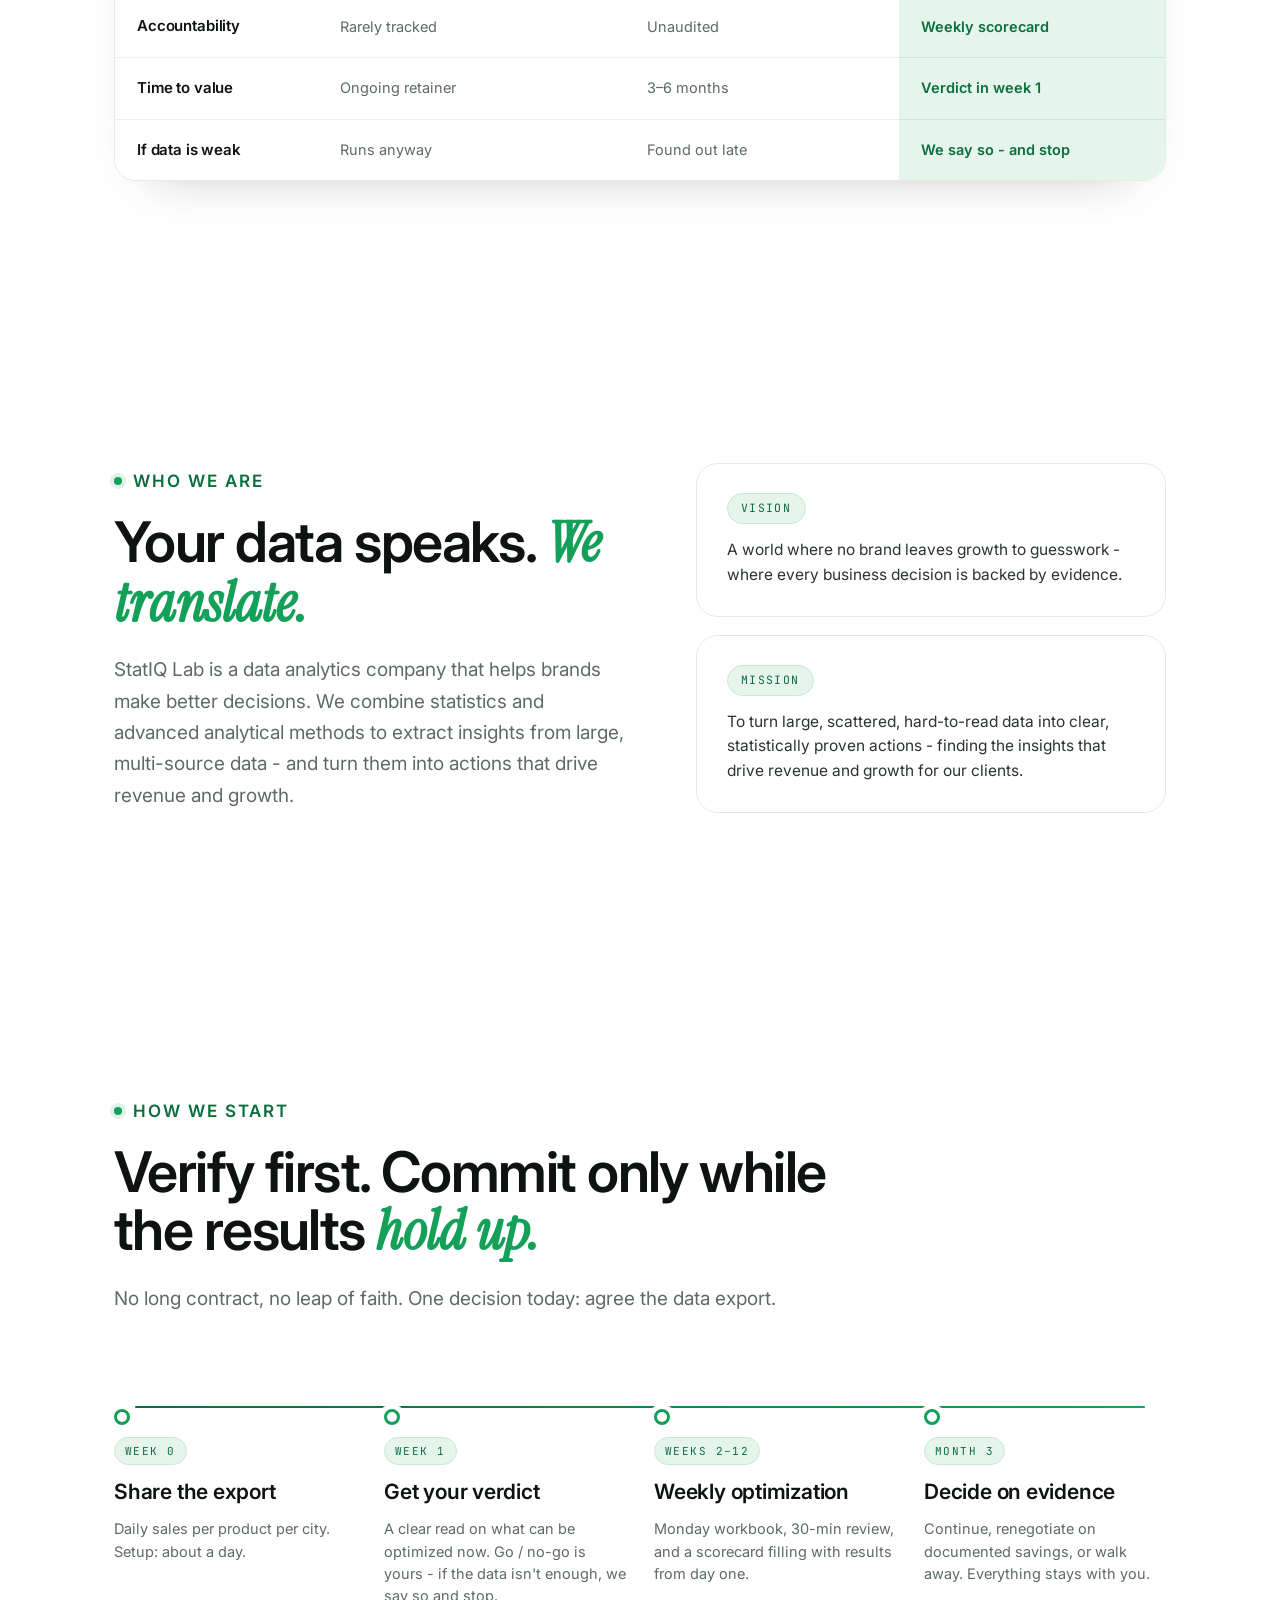
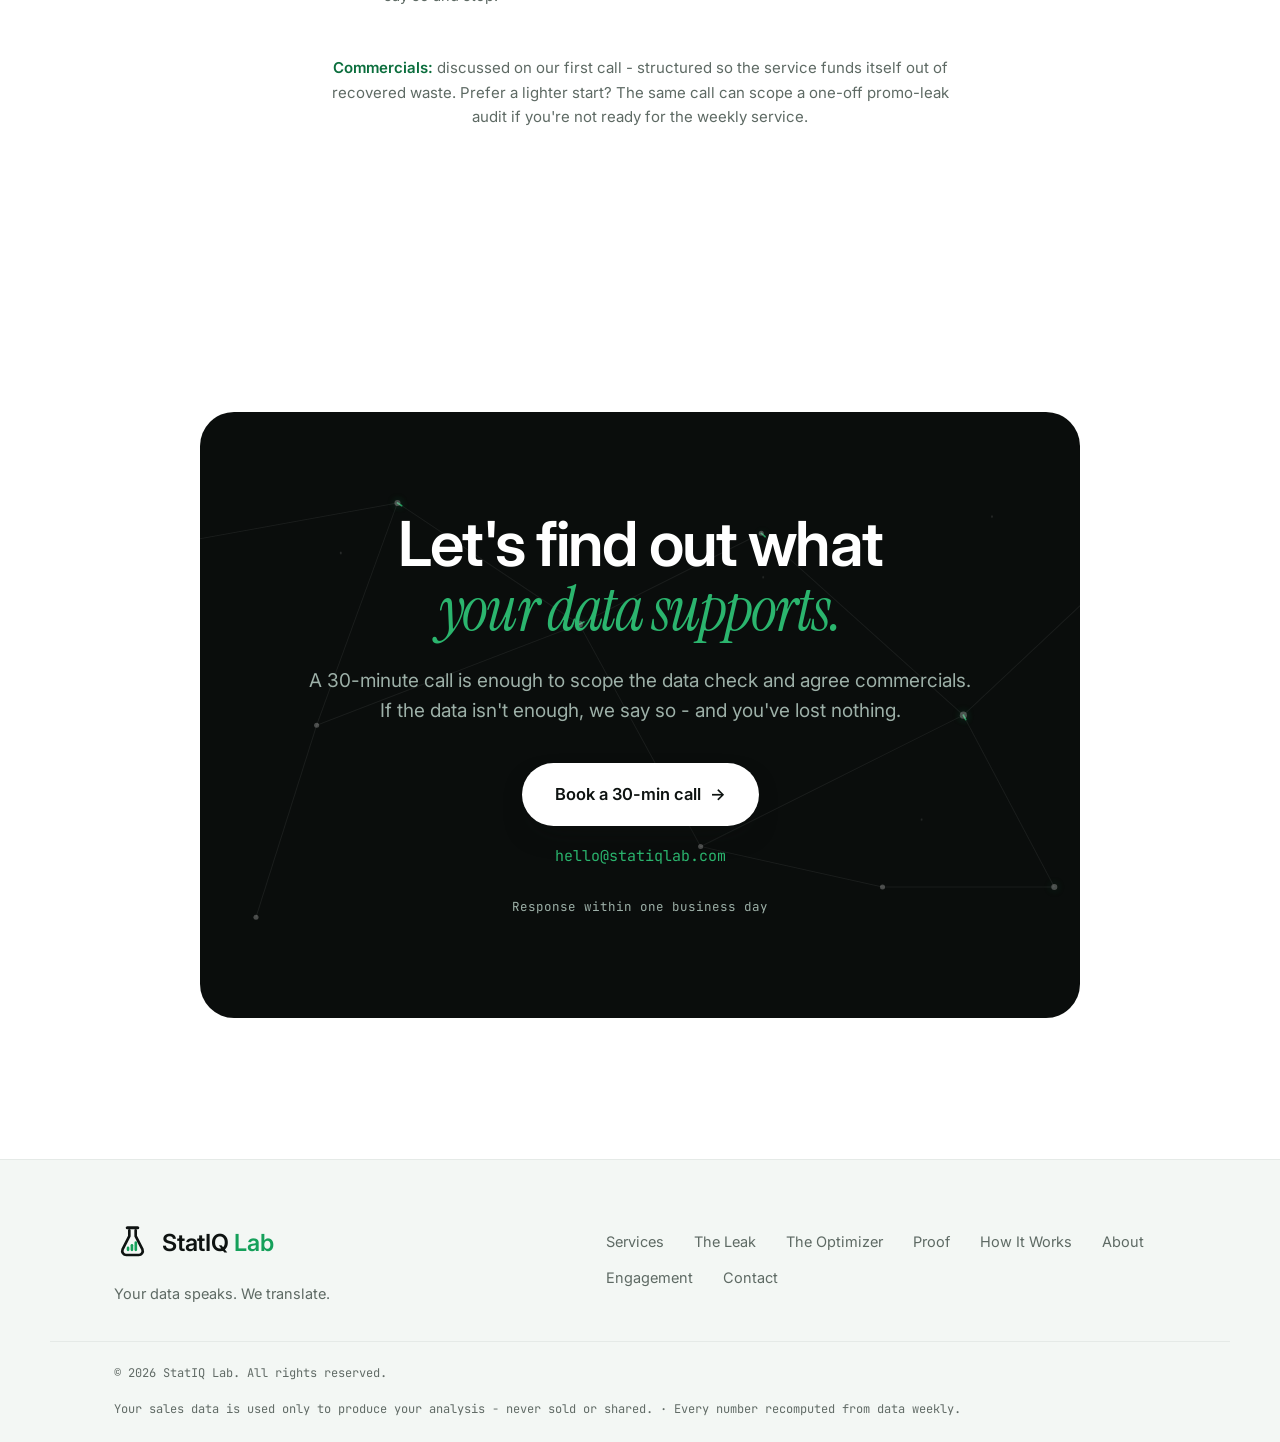
==== commit c6ed445b: "Address review: title tag, hero collision, proof artifact + attribution, privacy note - Title tag no" ====
--- a/index.html
+++ b/index.html
@@ -3,7 +3,7 @@
 <head>
   <meta charset="UTF-8" />
   <meta name="viewport" content="width=device-width, initial-scale=1.0" />
-  <title>StatIQ Lab</title>
+  <title>StatIQ Lab - Discount Optimization for Quick-Commerce Brands</title>
   <meta name="description" content="Data-driven discount optimization for consumer brands on Blinkit, Zepto and Instamart. One clear action per product, per city, every Monday - plus platform-wise ROAS reallocation and data-driven root-cause analysis of what's working and what isn't." />
   <link rel="canonical" href="https://mr-pragadeeshwaran.github.io/Website/" />
   <meta name="theme-color" content="#ffffff" />
@@ -554,8 +554,38 @@
         </div>
       </div>
 
+      <figure class="workbook-shot reveal" data-reveal>
+        <div class="workbook-shot__frame">
+          <div class="workbook-shot__bar" aria-hidden="true">
+            <span class="wbs-dot"></span><span class="wbs-dot"></span><span class="wbs-dot"></span>
+            <span class="workbook-shot__file">Monday-workbook · Week 27.xlsx</span>
+          </div>
+          <div class="workbook-shot__scroll">
+            <table class="workbook-shot__table">
+              <thead>
+                <tr><th>Product</th><th>City</th><th>Price now</th><th>Move to</th><th>Action</th><th class="num-col">Recovered / mo</th></tr>
+              </thead>
+              <tbody>
+                <tr><td>Cold-pressed oil 1L</td><td>Bengaluru</td><td>₹285</td><td>₹294</td><td><span class="wbs-tag wbs-tag--raise">Raise</span></td><td class="num-col">₹42,800</td></tr>
+                <tr><td>Peanut butter 340g</td><td>Mumbai</td><td>₹249</td><td>₹229</td><td><span class="wbs-tag wbs-tag--invest">Invest</span></td><td class="num-col">–</td></tr>
+                <tr><td>Wild honey 500g</td><td>Delhi</td><td>₹449</td><td>keep</td><td><span class="wbs-tag wbs-tag--hold">Hold</span></td><td class="num-col">–</td></tr>
+                <tr><td>Millet muesli 400g</td><td>Hyderabad</td><td>₹315</td><td>₹325</td><td><span class="wbs-tag wbs-tag--raise">Raise</span></td><td class="num-col">₹31,500</td></tr>
+                <tr><td>A2 ghee 500ml</td><td>Pune</td><td>thin data</td><td>A/B test</td><td><span class="wbs-tag wbs-tag--test">Test</span></td><td class="num-col">–</td></tr>
+              </tbody>
+              <tfoot>
+                <tr><td colspan="5">Recovered this month · across 11 cities</td><td class="num-col">₹1,76,000</td></tr>
+              </tfoot>
+            </table>
+          </div>
+        </div>
+        <figcaption class="workbook-shot__cap">
+          The weekly workbook we deliver - exact prices per product, per city, with the why behind each move.
+          On the live deployment, moves like these recovered <strong>₹1.76L a month</strong>. Your version carries your own products and numbers.
+        </figcaption>
+      </figure>
+
       <p class="proof__foot reveal" data-reveal>
-        Live deployment: a 4-product organic brand · 11 cities · Blinkit. Validation pack available on request.
+        Live deployment: 4-product organic staples brand, 11 cities on Blinkit - full details shared on the call.
         <strong>Spending ₹1&nbsp;Cr a month or more on discounts? If even 10% is recoverable - the rate we proved live - that's ₹10&nbsp;lakh, every month, waiting to be won back.</strong>
       </p>
     </section>
@@ -826,7 +856,7 @@
 
     <div class="footer__base">
       <span>© <span id="year">2026</span> StatIQ Lab. All rights reserved.</span>
-      <span>Every number recomputed from data weekly · independent of any platform</span>
+      <span class="footer__privacy">Your sales data is used only to produce your analysis - never sold or shared. · Every number recomputed from data weekly.</span>
     </div>
   </footer>
 
--- a/styles.css
+++ b/styles.css
@@ -172,9 +172,9 @@
 .brand__dim { color: var(--green); font-weight: 600; }
 .brand__lockup { display: inline-flex; flex-direction: column; justify-content: center; gap: 3px; }
 .brand__tagline {
-  font-family: var(--ff-serif); font-style: italic; font-weight: 400;
-  font-size: 13px; line-height: 1; color: var(--green-deep);
-  letter-spacing: .01em; white-space: nowrap;
+  font-family: var(--ff-display); font-weight: 500;
+  font-size: 12px; line-height: 1; color: var(--muted);
+  letter-spacing: -.005em; white-space: nowrap;
 }
 
 .nav__links { display: flex; gap: 30px; }
@@ -412,7 +412,7 @@
 }
 @keyframes shimmer { 0%, 100% { background-position: 0% 0; } 50% { background-position: 100% 0; } }
 
-.hero__sub { font-size: clamp(17px, 2.3vw, 21px); color: var(--muted); max-width: 54ch; margin: 0 auto; line-height: 1.6; }
+.hero__sub { font-size: clamp(17px, 2.3vw, 21px); color: var(--muted); max-width: 48ch; margin: 0 auto; line-height: 1.6; }
 .hero__sub strong { color: var(--ink); }
 
 .hero__cta { display: flex; flex-wrap: wrap; gap: 14px; margin: 38px 0 26px; justify-content: center; }
@@ -830,6 +830,43 @@
   max-width: 76ch; margin-inline: auto; line-height: 1.7;
 }
 .proof__foot strong { color: var(--ink); }
+
+/* ---- weekly workbook artifact (spreadsheet screenshot) ---- */
+.workbook-shot { max-width: 900px; margin: clamp(36px, 4.5vw, 56px) auto 0; }
+.workbook-shot__frame {
+  border: 1px solid var(--line); border-radius: var(--radius-lg); overflow: hidden;
+  background: #fff; box-shadow: 0 34px 66px -36px rgba(14,19,17,.30);
+}
+.workbook-shot__bar {
+  display: flex; align-items: center; gap: 7px;
+  padding: 12px 16px; background: var(--bg-soft); border-bottom: 1px solid var(--line);
+}
+.wbs-dot { width: 10px; height: 10px; border-radius: 50%; background: #d4ddd7; }
+.wbs-dot:nth-child(1) { background: #e2705f; }
+.wbs-dot:nth-child(2) { background: #e8c15c; }
+.wbs-dot:nth-child(3) { background: #7fd39a; }
+.workbook-shot__file { margin-left: 10px; font-family: var(--ff-mono); font-size: 12px; color: var(--faint); }
+.workbook-shot__scroll { overflow-x: auto; }
+.workbook-shot__table { width: 100%; min-width: 640px; border-collapse: collapse; font-size: 13.5px; }
+.workbook-shot__table th, .workbook-shot__table td { padding: 12px 18px; text-align: left; border-bottom: 1px solid var(--line-soft); white-space: nowrap; }
+.workbook-shot__table thead th { font-family: var(--ff-mono); font-size: 10.5px; letter-spacing: .1em; text-transform: uppercase; color: var(--faint); background: #fafcfb; }
+.workbook-shot__table tbody td { color: var(--muted); }
+.workbook-shot__table tbody td:first-child { font-weight: 600; color: var(--ink); }
+.workbook-shot__table .num-col { text-align: right; font-family: var(--ff-mono); }
+.workbook-shot__table tbody tr { transition: background .2s; }
+.workbook-shot__table tbody tr:hover { background: #fafcfa; }
+.workbook-shot__table tfoot td { padding: 14px 18px; font-family: var(--ff-mono); font-size: 12.5px; color: var(--muted); background: var(--green-tint); border-top: 1px solid var(--green-line); border-bottom: 0; }
+.workbook-shot__table tfoot .num-col { color: var(--green-deep); font-weight: 600; font-size: 14.5px; }
+.wbs-tag { display: inline-block; font-family: var(--ff-mono); font-size: 10.5px; font-weight: 500; letter-spacing: .04em; text-transform: uppercase; padding: 3px 10px; border-radius: 999px; border: 1px solid transparent; }
+.wbs-tag--raise  { color: var(--green-deep); background: var(--green-tint); border-color: var(--green-line); }
+.wbs-tag--invest { color: #1c62c9; background: rgba(59,130,246,.10); border-color: rgba(59,130,246,.30); }
+.wbs-tag--hold   { color: var(--faint); background: var(--bg-soft); border-color: var(--line); }
+.wbs-tag--test   { color: var(--amber-text); background: rgba(232,161,60,.12); border-color: rgba(232,161,60,.34); }
+.workbook-shot__cap {
+  margin-top: 18px; font-size: 13.5px; color: var(--muted); line-height: 1.6;
+  text-align: center; max-width: 70ch; margin-inline: auto;
+}
+.workbook-shot__cap strong { color: var(--green-deep); }
 
 /* =========================================================
    PULL QUOTE
@@ -1142,8 +1179,8 @@
   .tl__dot { top: 4px; box-shadow: none; transform: scale(1); }
 }
 
-/* hide the floating card before it can overlap the centered hero text */
-@media (max-width: 1200px) {
+/* hide the floating card until there is clearly room beside the centered hero text */
+@media (max-width: 1300px) {
   .finding-card { display: none; }
 }
 
